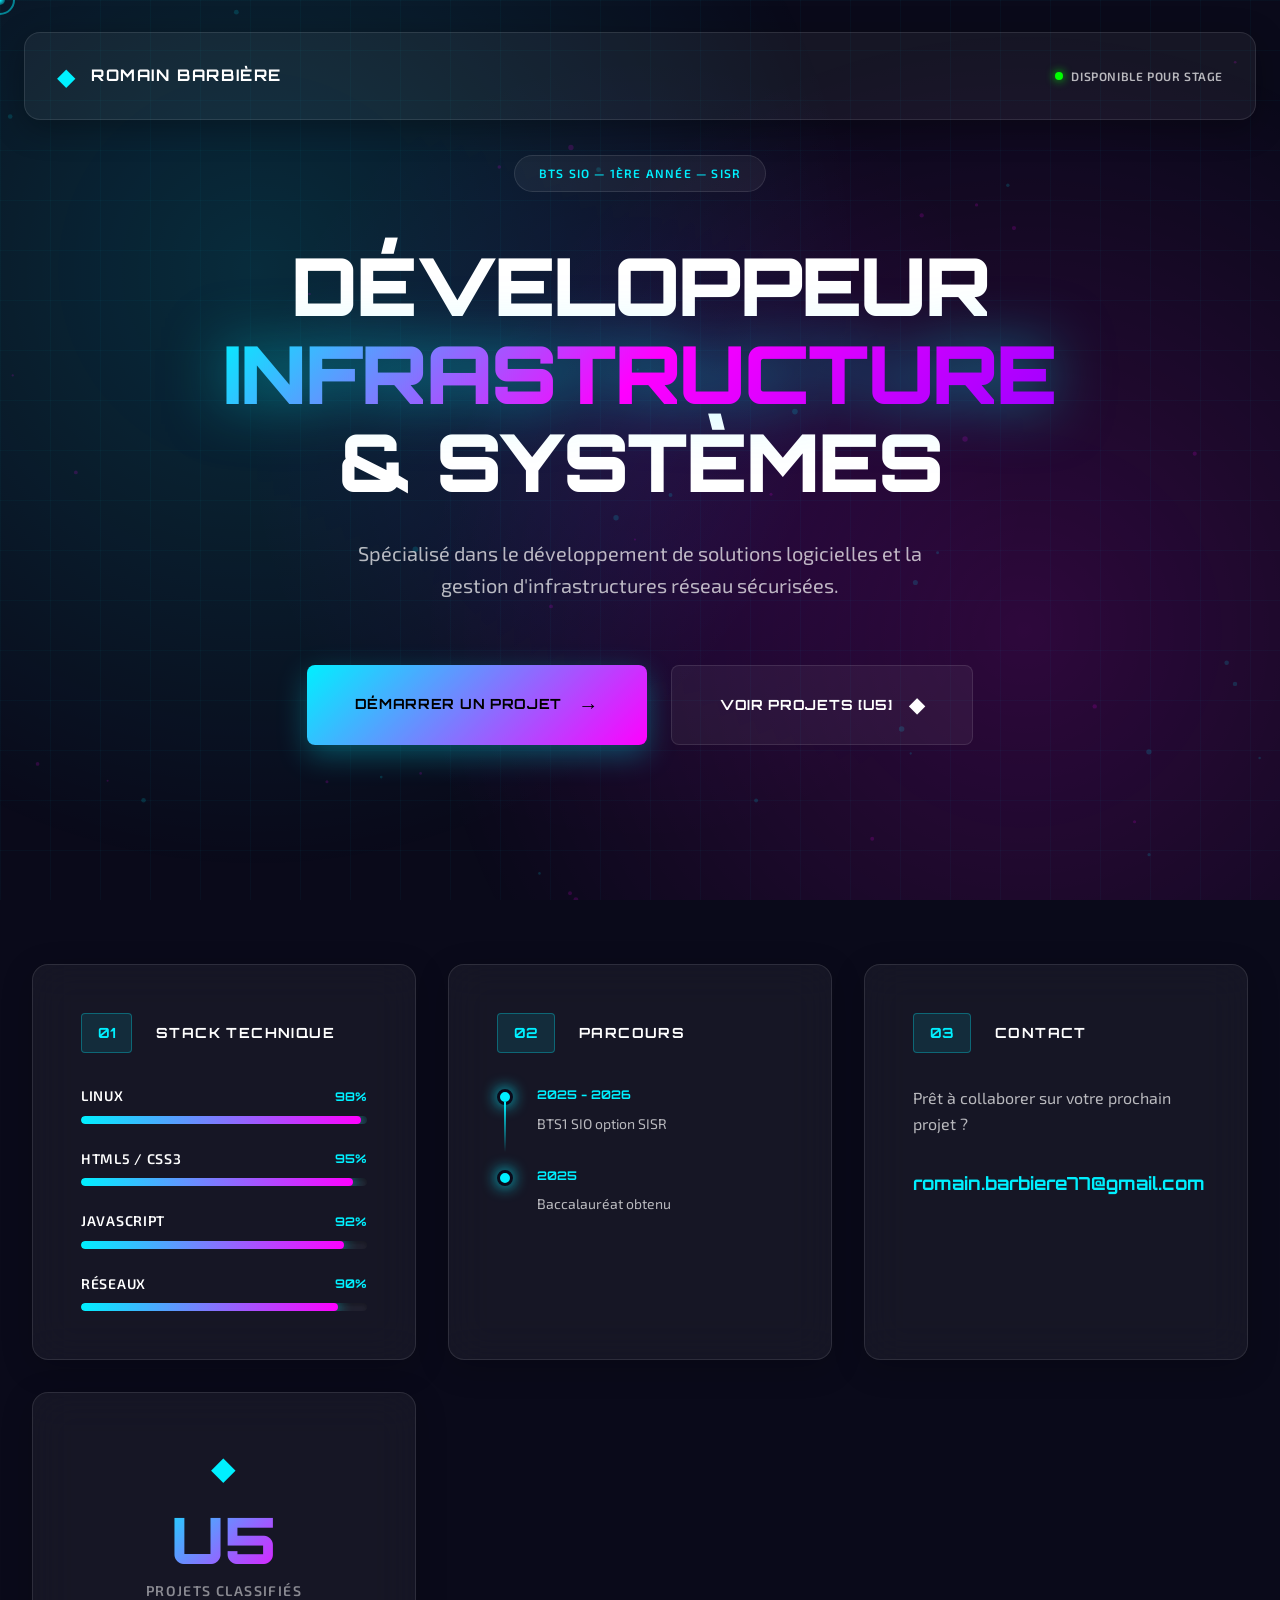
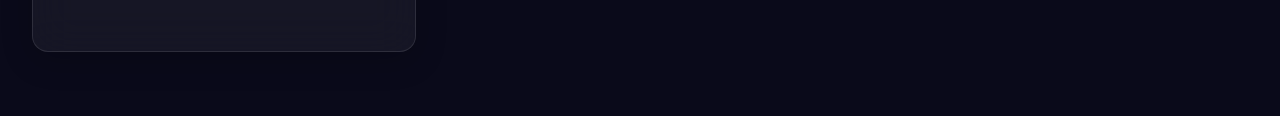
==== index.html @ 9217eb53 "Premier commit de mon portfolio" ====
<!DOCTYPE html>
<html lang="fr">
<head>
    <meta charset="UTF-8">
    <meta name="viewport" content="width=device-width, initial-scale=1.0">
    <title>Romain Barbière | Portfolio SIO v8 — Interface Futuriste</title>
    <link rel="stylesheet" href="portfolio8.css">
    <link rel="preconnect" href="https://fonts.googleapis.com">
    <link rel="preconnect" href="https://fonts.gstatic.com" crossorigin>
    <link href="https://fonts.googleapis.com/css2?family=Orbitron:wght@400;700;900&family=Exo+2:wght@300;400;600;800&display=swap" rel="stylesheet">
</head>
<body>

    <!-- Fond animé avec grille -->
    <div class="background-grid"></div>
    <div class="background-gradient"></div>

    <!-- Séquence de chargement -->
    <div id="loading-screen" class="loading-screen active">
        <div class="loading-container">
            <div class="loading-logo">
                <div class="logo-ring"></div>
                <div class="logo-ring ring-2"></div>
                <div class="logo-center">RB</div>
            </div>
            <h2 class="loading-title">SYSTÈME EN COURS D'INITIALISATION</h2>
            <div class="loading-bar-container">
                <div class="loading-bar"></div>
            </div>
            <p class="loading-status">Chargement des modules...</p>
            <div class="loading-percentage">0%</div>
        </div>
    </div>

    <!-- Interface principale -->
    <div id="main-app" class="main-app">
        
        <!-- Header flottant -->
        <header class="floating-header">
            <div class="header-content">
                <div class="brand">
                    <span class="brand-icon">◆</span>
                    <span class="brand-text">ROMAIN BARBIÈRE</span>
                </div>
                <div class="header-status">
                    <span class="status-dot"></span>
                    <span class="status-text">DISPONIBLE POUR STAGE</span>
                </div>
            </div>
        </header>

        <!-- Section Hero -->
        <section class="hero-section">
            <div class="hero-container">
                <div class="hero-badge">BTS SIO — 1ÈRE ANNÉE — SISR</div>
                <h1 class="hero-title">
                    <span class="title-line">DÉVELOPPEUR</span>
                    <span class="title-line gradient-text">INFRASTRUCTURE</span>
                    <span class="title-line">& SYSTÈMES</span>
                </h1>
                <p class="hero-subtitle">
                    Spécialisé dans le développement de solutions logicielles et la gestion d'infrastructures réseau sécurisées.
                </p>
                <div class="hero-actions">
                    <a href="mailto:romain.barbiere77@gmail.com" class="cta-button primary">
                        <span class="button-text">Démarrer un projet</span>
                        <span class="button-icon">→</span>
                    </a>
                    <button class="cta-button secondary" id="projects-trigger">
                        <span class="button-text">Voir projets [U5]</span>
                        <span class="button-icon">◆</span>
                    </button>
                </div>
            </div>
        </section>

        <!-- Cartes d'information en grille -->
        <section class="info-grid">
            
            <!-- Carte Compétences -->
            <div class="glass-card skills-card">
                <div class="card-header">
                    <span class="card-number">01</span>
                    <h3 class="card-title">STACK TECHNIQUE</h3>
                </div>
                <div class="card-body">
                    <div class="skill-bars">
                        <div class="skill-item">
                            <div class="skill-info">
                                <span class="skill-name">LINUX</span>
                                <span class="skill-value">98%</span>
                            </div>
                            <div class="skill-progress">
                                <div class="skill-fill" style="--skill-width: 98%"></div>
                            </div>
                        </div>
                        <div class="skill-item">
                            <div class="skill-info">
                                <span class="skill-name">HTML5 / CSS3</span>
                                <span class="skill-value">95%</span>
                            </div>
                            <div class="skill-progress">
                                <div class="skill-fill" style="--skill-width: 95%"></div>
                            </div>
                        </div>
                        <div class="skill-item">
                            <div class="skill-info">
                                <span class="skill-name">JAVASCRIPT</span>
                                <span class="skill-value">92%</span>
                            </div>
                            <div class="skill-progress">
                                <div class="skill-fill" style="--skill-width: 92%"></div>
                            </div>
                        </div>
                        <div class="skill-item">
                            <div class="skill-info">
                                <span class="skill-name">RÉSEAUX</span>
                                <span class="skill-value">90%</span>
                            </div>
                            <div class="skill-progress">
                                <div class="skill-fill" style="--skill-width: 90%"></div>
                            </div>
                        </div>
                    </div>
                </div>
            </div>

            <!-- Carte Parcours -->
            <div class="glass-card timeline-card">
                <div class="card-header">
                    <span class="card-number">02</span>
                    <h3 class="card-title">PARCOURS</h3>
                </div>
                <div class="card-body">
                    <div class="timeline">
                        <div class="timeline-item">
                            <div class="timeline-dot"></div>
                            <div class="timeline-content">
                                <span class="timeline-year">2025 - 2026</span>
                                <p class="timeline-text">BTS1 SIO option SISR</p>
                            </div>
                        </div>
                        <div class="timeline-item">
                            <div class="timeline-dot"></div>
                            <div class="timeline-content">
                                <span class="timeline-year">2025</span>
                                <p class="timeline-text">Baccalauréat obtenu</p>
                            </div>
                        </div>
                    </div>
                </div>
            </div>

            <!-- Carte Contact -->
            <div class="glass-card contact-card">
                <div class="card-header">
                    <span class="card-number">03</span>
                    <h3 class="card-title">CONTACT</h3>
                </div>
                <div class="card-body">
                    <p class="contact-text">Prêt à collaborer sur votre prochain projet ?</p>
                    <a href="mailto:romain.barbiere77@gmail.com" class="contact-email">
                        romain.barbiere77@gmail.com
                    </a>
                </div>
            </div>

            <!-- Carte U5 Trigger -->
            <div class="glass-card u5-card" id="u5-card-trigger">
                <div class="u5-content">
                    <div class="u5-icon">◆</div>
                    <h3 class="u5-title">U5</h3>
                    <p class="u5-subtitle">PROJETS CLASSIFIÉS</p>
                    <div class="u5-animation">
                        <div class="pulse-ring"></div>
                        <div class="pulse-ring ring-2"></div>
                        <div class="pulse-ring ring-3"></div>
                    </div>
                </div>
            </div>

        </section>

    </div>

    <!-- Overlay Projets U5 -->
    <div id="projects-overlay" class="projects-overlay">
        <div class="overlay-background"></div>
        <div class="projects-container">
            
            <!-- Header de l'overlay -->
            <div class="projects-header">
                <div class="projects-header-content">
                    <h2 class="projects-title">
                        <span class="projects-icon">◆</span>
                        BASE DE DONNÉES U5
                    </h2>
                    <p class="projects-subtitle">Archives sécurisées — Niveau d'accès : ADMIN</p>
                </div>
                <button class="close-button" id="close-projects">
                    <span class="close-line"></span>
                    <span class="close-line"></span>
                </button>
            </div>

            <!-- Liste des projets -->
            <div class="projects-list">
                
                <div class="project-item">
                    <button class="project-toggle">
                        <div class="project-header-info">
                            <span class="project-number">01</span>
                            <h3 class="project-name">LOAD BALANCER AVEC HAPROXY</h3>
                        </div>
                        <span class="toggle-icon">+</span>
                    </button>
                    <div class="project-details">
                        <p class="project-description">
                            Mise en place d'un système de répartition de charge avec HAProxy pour distribuer automatiquement le trafic web entre plusieurs serveurs Apache. Configuration de la haute disponibilité et gestion de la bascule automatique en cas de panne d'un serveur.
                        </p>
                        <div class="project-tags">
                            <span class="tag">HAProxy</span>
                            <span class="tag">Apache</span>
                            <span class="tag">Load Balancing</span>
                            <span class="tag">Linux</span>
                        </div>
                        <div class="project-footer">
                            <a href="https://drive.google.com/file/d/1orJqhTzWo4JJt-atZo68q7DtiWmaQ8fi/view?usp=drive_link" target="_blank" rel="noopener noreferrer" class="cta-button primary project-btn">
                                <span class="button-text">Consulter le rapport</span>
                                <span class="button-icon">↗</span>
                            </a>
                        </div>
                    </div>
                </div>

                <div class="project-item">
                    <button class="project-toggle">
                        <div class="project-header-info">
                            <span class="project-number">02</span>
                            <h3 class="project-name">SERVEUR DNS & WEB</h3>
                        </div>
                        <span class="toggle-icon">+</span>
                    </button>
                    <div class="project-details">
                        <p class="project-description">
                            Configuration d'un serveur DNS pour la résolution de noms de domaine et mise en place d'un serveur web Apache. Gestion des zones DNS, enregistrements A, CNAME et configuration des hôtes virtuels pour héberger plusieurs sites sur une même machine.
                        </p>
                        <div class="project-tags">
                            <span class="tag">DNS</span>
                            <span class="tag">Apache</span>
                            <span class="tag">Bind9</span>
                            <span class="tag">Virtual Hosts</span>
                        </div>
                        <div class="project-footer">
                            <a href="https://drive.google.com/file/d/1g-LJXD5bluByPVxsv0EKLNxTXw20EdfM/view?usp=drive_link" target="_blank" rel="noopener noreferrer" class="cta-button primary project-btn">
                                <span class="button-text">Consulter le rapport</span>
                                <span class="button-icon">↗</span>
                            </a>
                        </div>
                    </div>
                </div>

                <div class="project-item">
                    <button class="project-toggle">
                        <div class="project-header-info">
                            <span class="project-number">03</span>
                            <h3 class="project-name">GESTION AVANCÉE UTILISATEURS LINUX</h3>
                        </div>
                        <span class="toggle-icon">+</span>
                    </button>
                    <div class="project-details">
                        <p class="project-description">
                            Administration système Linux approfondie : gestion des utilisateurs et groupes, configuration des permissions avancées (SetUID, SetGID, Sticky Bit), sécurisation des fichiers critiques (/etc/passwd, /etc/shadow, /etc/group) et audit des commandes sudo avec journalisation complète des actions administratives.
                        </p>
                        <div class="project-tags">
                            <span class="tag">Linux Admin</span>
                            <span class="tag">Permissions</span>
                            <span class="tag">Sudo</span>
                            <span class="tag">Security</span>
                        </div>
                        <div class="project-footer">
                            <a href="https://drive.google.com/file/d/16iajoQaNlVseb4Ib5dBC0HL9Tjr4eSQa/view?usp=drive_link" target="_blank" rel="noopener noreferrer" class="cta-button primary project-btn">
                                <span class="button-text">Consulter le rapport</span>
                                <span class="button-icon">↗</span>
                            </a>
                        </div>
                    </div>
                </div>

                <div class="project-item">
                    <button class="project-toggle">
                        <div class="project-header-info">
                            <span class="project-number">04</span>
                            <h3 class="project-name">INFRASTRUCTURE LINUX ENTREPRISE</h3>
                        </div>
                        <span class="toggle-icon">+</span>
                    </button>
                    <div class="project-details">
                        <p class="project-description">
                            Déploiement et configuration d'une infrastructure réseau complète en environnement entreprise : serveurs Linux, gestion de parc informatique, automatisation des tâches d'administration et mise en place de politiques de sécurité. Intégration de scripts Bash pour l'automatisation quotidienne.
                        </p>
                        <div class="project-tags">
                            <span class="tag">Linux Server</span>
                            <span class="tag">Bash Scripting</span>
                            <span class="tag">Automation</span>
                            <span class="tag">Infrastructure</span>
                        </div>
                        <div class="project-footer">
                            <a href="https://drive.google.com/file/d/1b6HA--aYYhMlNDoBfLRvXhCRyt4dofwh/view?usp=drive_link" target="_blank" rel="noopener noreferrer" class="cta-button primary project-btn">
                                <span class="button-text">Consulter le rapport</span>
                                <span class="button-icon">↗</span>
                            </a>
                        </div>
                    </div>
                </div>

                <div class="project-item">
                    <button class="project-toggle">
                        <div class="project-header-info">
                            <span class="project-number">05</span>
                            <h3 class="project-name">Serveur GLPI</h3>
                        </div>
                        <span class="toggle-icon">+</span>
                    </button>
                    <div class="project-details">
                        <p class="project-description">
                             Déploiement d'une solution de gestion de parc informatique pour automatiser l'inventaire matériel et logiciel de l'entreprise, tout en centralisant le support technique via une plateforme de Helpdesk structurée.
                        </p>
                        <div class="project-tags">
                            <span class="tag">ITSM Solution</span>
                            <span class="tag">Asset Management</span>
                            <span class="tag">Helpdesk Ticketing</span>
                            <span class="tag">Inventory Automation</span>
                        </div>
                        <div class="project-footer">
                            <a href="https://docs.google.com/document/d/1jUZxO36raOoGqUDvRdQHIABXzx9jBAA2/edit?usp=drive_link&ouid=113695881678060958123&rtpof=true&sd=true" target="_blank" rel="noopener noreferrer" class="cta-button primary project-btn">
                                <span class="button-text">Consulter le rapport</span>
                                <span class="button-icon">↗</span>
                            </a>
                        </div>
                    </div>
                </div>

                <div class="project-item">
                    <button class="project-toggle">
                        <div class="project-header-info">
                            <span class="project-number">06</span>
                            <h3 class="project-name">Active Directory</h3>
                        </div>
                        <span class="toggle-icon">+</span>
                    </button>
                    <div class="project-details">
                        <p class="project-description">
Mise en place d'un service d'annuaire centralisé pour orchestrer la sécurité du réseau, permettant d'automatiser le contrôle des accès utilisateurs et d'uniformiser la configuration du parc informatique via des stratégies de groupe (GPO).                        </p>
                        <div class="project-tags">
                            <span class="tag">Windows Server</span>
                            <span class="tag">Active Directory</span>
                            <span class="tag">GPO Automation</span>
                            <span class="tag">Network Identity</span>
                        </div>
                        <div class="project-footer">
                            <a href="https://drive.google.com/file/d/1elvZpKq5xmvcdeelqnD0ypMBVhBlw6pe/view?usp=drive_link" target="_blank" rel="noopener noreferrer" class="cta-button primary project-btn">
                                <span class="button-text">Consulter le rapport</span>
                                <span class="button-icon">↗</span>
                            </a>
                        </div>
                    </div>
                </div>

            </div>
        </div>
    </div>

    <script src="portfolio8.js"></script>
</body>
</html>
---- portfolio8.css ----
/* ============================================
   PORTFOLIO V8 - GLASSMORPHISM RÉTRO-FUTURISTE
   Style: Interface sci-fi années 80/90
   ============================================ */

/* ============================================
   VARIABLES CSS
   ============================================ */
:root {
    /* Palette Cyber */
    --color-bg-dark: #0a0a1a;
    --color-bg-gradient-1: #1a0a2e;
    --color-bg-gradient-2: #0f0520;
    
    /* Couleurs principales */
    --color-primary: #00f0ff;
    --color-secondary: #ff00ff;
    --color-accent: #ffff00;
    
    /* Teintes */
    --color-cyan: #00f0ff;
    --color-magenta: #ff00ff;
    --color-purple: #9d00ff;
    --color-pink: #ff006e;
    
    /* Texte */
    --color-text-primary: #ffffff;
    --color-text-secondary: rgba(255, 255, 255, 0.7);
    --color-text-muted: rgba(255, 255, 255, 0.5);
    
    /* Glass effect */
    --glass-bg: rgba(255, 255, 255, 0.05);
    --glass-border: rgba(255, 255, 255, 0.1);
    --glass-blur: 20px;
    
    /* Typographie */
    --font-display: 'Orbitron', sans-serif;
    --font-body: 'Exo 2', sans-serif;
    
    /* Espacements */
    --spacing-xs: 0.5rem;
    --spacing-sm: 1rem;
    --spacing-md: 1.5rem;
    --spacing-lg: 2rem;
    --spacing-xl: 3rem;
    --spacing-2xl: 4rem;
    
    /* Transitions */
    --transition-fast: 0.2s cubic-bezier(0.4, 0, 0.2, 1);
    --transition-normal: 0.3s cubic-bezier(0.4, 0, 0.2, 1);
    --transition-slow: 0.5s cubic-bezier(0.4, 0, 0.2, 1);
}

/* ============================================
   RESET & BASE
   ============================================ */
* {
    margin: 0;
    padding: 0;
    box-sizing: border-box;
}

html {
    scroll-behavior: smooth;
}

body {
    font-family: var(--font-body);
    color: var(--color-text-primary);
    background: var(--color-bg-dark);
    overflow-x: hidden;
    line-height: 1.6;
    -webkit-font-smoothing: antialiased;
    -moz-osx-font-smoothing: grayscale;
}

/* ============================================
   ARRIÈRE-PLAN ANIMÉ
   ============================================ */
.background-gradient {
    position: fixed;
    top: 0;
    left: 0;
    width: 100%;
    height: 100%;
    background: 
        radial-gradient(circle at 20% 30%, rgba(0, 240, 255, 0.15) 0%, transparent 50%),
        radial-gradient(circle at 80% 70%, rgba(255, 0, 255, 0.15) 0%, transparent 50%),
        radial-gradient(circle at 50% 50%, rgba(157, 0, 255, 0.1) 0%, transparent 50%);
    z-index: -2;
    animation: gradientShift 20s ease-in-out infinite;
}

@keyframes gradientShift {
    0%, 100% { 
        background: 
            radial-gradient(circle at 20% 30%, rgba(0, 240, 255, 0.15) 0%, transparent 50%),
            radial-gradient(circle at 80% 70%, rgba(255, 0, 255, 0.15) 0%, transparent 50%);
    }
    50% { 
        background: 
            radial-gradient(circle at 70% 40%, rgba(255, 0, 255, 0.15) 0%, transparent 50%),
            radial-gradient(circle at 30% 60%, rgba(0, 240, 255, 0.15) 0%, transparent 50%);
    }
}

.background-grid {
    position: fixed;
    top: 0;
    left: 0;
    width: 100%;
    height: 100%;
    background-image: 
        linear-gradient(rgba(0, 240, 255, 0.03) 1px, transparent 1px),
        linear-gradient(90deg, rgba(0, 240, 255, 0.03) 1px, transparent 1px);
    background-size: 50px 50px;
    z-index: -1;
    animation: gridMove 30s linear infinite;
}

@keyframes gridMove {
    0% { transform: translate(0, 0); }
    100% { transform: translate(50px, 50px); }
}

/* ============================================
   ÉCRAN DE CHARGEMENT
   ============================================ */
.loading-screen {
    position: fixed;
    top: 0;
    left: 0;
    width: 100%;
    height: 100%;
    background: var(--color-bg-dark);
    display: flex;
    align-items: center;
    justify-content: center;
    z-index: 10000;
    opacity: 0;
    pointer-events: none;
    transition: opacity 0.5s ease;
}

.loading-screen.active {
    opacity: 1;
    pointer-events: all;
}

.loading-container {
    text-align: center;
    max-width: 500px;
    padding: var(--spacing-lg);
}

.loading-logo {
    position: relative;
    width: 150px;
    height: 150px;
    margin: 0 auto var(--spacing-xl);
}

.logo-ring {
    position: absolute;
    top: 50%;
    left: 50%;
    transform: translate(-50%, -50%);
    width: 100%;
    height: 100%;
    border: 3px solid var(--color-cyan);
    border-radius: 50%;
    animation: ringPulse 2s ease-in-out infinite;
}

.logo-ring.ring-2 {
    width: 80%;
    height: 80%;
    border-color: var(--color-magenta);
    animation-delay: 0.3s;
}

@keyframes ringPulse {
    0%, 100% {
        opacity: 1;
        transform: translate(-50%, -50%) scale(1);
    }
    50% {
        opacity: 0.5;
        transform: translate(-50%, -50%) scale(1.1);
    }
}

.logo-center {
    position: absolute;
    top: 50%;
    left: 50%;
    transform: translate(-50%, -50%);
    font-family: var(--font-display);
    font-size: 2.5rem;
    font-weight: 900;
    background: linear-gradient(135deg, var(--color-cyan), var(--color-magenta));
    -webkit-background-clip: text;
    -webkit-text-fill-color: transparent;
    background-clip: text;
    animation: logoGlow 2s ease-in-out infinite;
}

@keyframes logoGlow {
    0%, 100% { filter: drop-shadow(0 0 10px var(--color-cyan)); }
    50% { filter: drop-shadow(0 0 20px var(--color-magenta)); }
}

.loading-title {
    font-family: var(--font-display);
    font-size: 1rem;
    font-weight: 700;
    letter-spacing: 0.2em;
    margin-bottom: var(--spacing-lg);
    color: var(--color-primary);
    text-transform: uppercase;
}

.loading-bar-container {
    width: 100%;
    height: 4px;
    background: rgba(255, 255, 255, 0.1);
    border-radius: 10px;
    overflow: hidden;
    margin-bottom: var(--spacing-md);
    box-shadow: inset 0 0 10px rgba(0, 240, 255, 0.3);
}

.loading-bar {
    width: 0%;
    height: 100%;
    background: linear-gradient(90deg, var(--color-cyan), var(--color-magenta), var(--color-cyan));
    background-size: 200% 100%;
    border-radius: 10px;
    box-shadow: 0 0 20px var(--color-cyan);
    animation: loadingBarShine 1.5s linear infinite;
    transition: width 0.3s ease;
}

@keyframes loadingBarShine {
    0% { background-position: 200% 0; }
    100% { background-position: -200% 0; }
}

.loading-status {
    font-size: 0.875rem;
    color: var(--color-text-muted);
    margin-bottom: var(--spacing-sm);
    font-weight: 300;
}

.loading-percentage {
    font-family: var(--font-display);
    font-size: 1.5rem;
    font-weight: 700;
    color: var(--color-cyan);
}

/* ============================================
   INTERFACE PRINCIPALE
   ============================================ */
.main-app {
    opacity: 0;
    transform: scale(0.98);
    transition: opacity 0.8s ease, transform 0.8s cubic-bezier(0.4, 0, 0.2, 1);
}

.main-app.visible {
    opacity: 1;
    transform: scale(1);
}

/* ============================================
   HEADER FLOTTANT
   ============================================ */
.floating-header {
    position: fixed;
    top: var(--spacing-lg);
    left: 50%;
    transform: translateX(-50%);
    z-index: 1000;
    width: calc(100% - var(--spacing-xl));
    max-width: 1400px;
    animation: headerSlideDown 0.8s cubic-bezier(0.4, 0, 0.2, 1) 0.3s both;
}

@keyframes headerSlideDown {
    from {
        opacity: 0;
        transform: translateX(-50%) translateY(-20px);
    }
    to {
        opacity: 1;
        transform: translateX(-50%) translateY(0);
    }
}

.header-content {
    background: var(--glass-bg);
    backdrop-filter: blur(var(--glass-blur));
    border: 1px solid var(--glass-border);
    border-radius: 16px;
    padding: var(--spacing-md) var(--spacing-lg);
    display: flex;
    justify-content: space-between;
    align-items: center;
    box-shadow: 0 8px 32px rgba(0, 0, 0, 0.3);
}

.brand {
    display: flex;
    align-items: center;
    gap: var(--spacing-sm);
}

.brand-icon {
    font-size: 1.5rem;
    color: var(--color-cyan);
    animation: iconSpin 10s linear infinite;
}

@keyframes iconSpin {
    0% { transform: rotate(0deg); }
    100% { transform: rotate(360deg); }
}

.brand-text {
    font-family: var(--font-display);
    font-size: 1rem;
    font-weight: 700;
    letter-spacing: 0.1em;
}

.header-status {
    display: flex;
    align-items: center;
    gap: var(--spacing-xs);
}

.status-dot {
    width: 8px;
    height: 8px;
    background: #00ff00;
    border-radius: 50%;
    box-shadow: 0 0 10px #00ff00;
    animation: statusPulse 2s ease-in-out infinite;
}

@keyframes statusPulse {
    0%, 100% { opacity: 1; }
    50% { opacity: 0.5; }
}

.status-text {
    font-size: 0.75rem;
    font-weight: 600;
    text-transform: uppercase;
    letter-spacing: 0.05em;
    color: var(--color-text-secondary);
}

/* ============================================
   SECTION HERO
   ============================================ */
.hero-section {
    min-height: 100vh;
    display: flex;
    align-items: center;
    justify-content: center;
    padding: var(--spacing-2xl) var(--spacing-lg);
}

.hero-container {
    text-align: center;
    max-width: 900px;
    animation: heroFadeIn 1s cubic-bezier(0.4, 0, 0.2, 1) 0.5s both;
}

@keyframes heroFadeIn {
    from {
        opacity: 0;
        transform: translateY(30px);
    }
    to {
        opacity: 1;
        transform: translateY(0);
    }
}

.hero-badge {
    display: inline-block;
    padding: var(--spacing-xs) var(--spacing-md);
    background: var(--glass-bg);
    backdrop-filter: blur(var(--glass-blur));
    border: 1px solid var(--glass-border);
    border-radius: 50px;
    font-size: 0.75rem;
    font-weight: 600;
    letter-spacing: 0.1em;
    text-transform: uppercase;
    margin-bottom: var(--spacing-xl);
    color: var(--color-cyan);
}

.hero-title {
    font-family: var(--font-display);
    margin-bottom: var(--spacing-lg);
}

.title-line {
    display: block;
    font-size: clamp(2.5rem, 8vw, 5rem);
    font-weight: 900;
    letter-spacing: -0.02em;
    line-height: 1.1;
    text-transform: uppercase;
}

.gradient-text {
    background: linear-gradient(135deg, var(--color-cyan), var(--color-magenta), var(--color-purple));
    -webkit-background-clip: text;
    -webkit-text-fill-color: transparent;
    background-clip: text;
    filter: drop-shadow(0 0 30px rgba(0, 240, 255, 0.5));
}

.hero-subtitle {
    font-size: clamp(1rem, 2vw, 1.25rem);
    color: var(--color-text-secondary);
    margin-bottom: var(--spacing-2xl);
    line-height: 1.6;
    max-width: 600px;
    margin-left: auto;
    margin-right: auto;
}

.hero-actions {
    display: flex;
    gap: var(--spacing-md);
    justify-content: center;
    flex-wrap: wrap;
}

.cta-button {
    display: inline-flex;
    align-items: center;
    gap: var(--spacing-sm);
    padding: var(--spacing-md) var(--spacing-xl);
    font-family: var(--font-display);
    font-size: 0.875rem;
    font-weight: 700;
    letter-spacing: 0.05em;
    text-transform: uppercase;
    text-decoration: none;
    border: none;
    border-radius: 8px;
    cursor: pointer;
    transition: all var(--transition-normal);
    position: relative;
    overflow: hidden;
}

.cta-button::before {
    content: '';
    position: absolute;
    top: 50%;
    left: 50%;
    width: 0;
    height: 0;
    background: rgba(255, 255, 255, 0.1);
    border-radius: 50%;
    transform: translate(-50%, -50%);
    transition: width 0.6s, height 0.6s;
}

.cta-button:hover::before {
    width: 300px;
    height: 300px;
}

.cta-button.primary {
    background: linear-gradient(135deg, var(--color-cyan), var(--color-magenta));
    color: #000;
    box-shadow: 0 10px 30px rgba(0, 240, 255, 0.3);
}

.cta-button.primary:hover {
    transform: translateY(-2px);
    box-shadow: 0 15px 40px rgba(0, 240, 255, 0.5);
}

.cta-button.secondary {
    background: var(--glass-bg);
    backdrop-filter: blur(var(--glass-blur));
    border: 1px solid var(--glass-border);
    color: var(--color-text-primary);
}

.cta-button.secondary:hover {
    border-color: var(--color-cyan);
    box-shadow: 0 10px 30px rgba(0, 240, 255, 0.2);
}

.button-text {
    position: relative;
    z-index: 1;
}

.button-icon {
    position: relative;
    z-index: 1;
    font-size: 1.25rem;
    transition: transform var(--transition-fast);
}

.cta-button:hover .button-icon {
    transform: translateX(5px);
}

/* ============================================
   GRILLE D'INFORMATIONS
   ============================================ */
.info-grid {
    max-width: 1400px;
    margin: 0 auto;
    padding: var(--spacing-2xl) var(--spacing-lg);
    display: grid;
    grid-template-columns: repeat(auto-fit, minmax(300px, 1fr));
    gap: var(--spacing-lg);
}

.glass-card {
    background: var(--glass-bg);
    backdrop-filter: blur(var(--glass-blur));
    border: 1px solid var(--glass-border);
    border-radius: 16px;
    padding: var(--spacing-xl);
    transition: all var(--transition-normal);
    box-shadow: 0 8px 32px rgba(0, 0, 0, 0.2);
    opacity: 0;
    transform: translateY(30px);
    animation: cardFadeIn 0.6s cubic-bezier(0.4, 0, 0.2, 1) both;
}

@keyframes cardFadeIn {
    to {
        opacity: 1;
        transform: translateY(0);
    }
}

.glass-card:nth-child(1) { animation-delay: 0.8s; }
.glass-card:nth-child(2) { animation-delay: 0.9s; }
.glass-card:nth-child(3) { animation-delay: 1s; }
.glass-card:nth-child(4) { animation-delay: 1.1s; }

.glass-card:hover {
    transform: translateY(-5px);
    border-color: rgba(0, 240, 255, 0.5);
    box-shadow: 0 15px 50px rgba(0, 240, 255, 0.3);
}

.card-header {
    display: flex;
    align-items: center;
    gap: var(--spacing-md);
    margin-bottom: var(--spacing-lg);
}

.card-number {
    font-family: var(--font-display);
    font-size: 0.875rem;
    font-weight: 700;
    color: var(--color-cyan);
    padding: var(--spacing-xs) var(--spacing-sm);
    background: rgba(0, 240, 255, 0.1);
    border: 1px solid rgba(0, 240, 255, 0.3);
    border-radius: 4px;
}

.card-title {
    font-family: var(--font-display);
    font-size: 0.875rem;
    font-weight: 700;
    letter-spacing: 0.1em;
    text-transform: uppercase;
}

/* ============================================
   CARTE COMPÉTENCES
   ============================================ */
.skill-bars {
    display: flex;
    flex-direction: column;
    gap: var(--spacing-md);
}

.skill-item {
    display: flex;
    flex-direction: column;
    gap: var(--spacing-xs);
}

.skill-info {
    display: flex;
    justify-content: space-between;
    align-items: center;
}

.skill-name {
    font-size: 0.875rem;
    font-weight: 600;
    text-transform: uppercase;
    letter-spacing: 0.05em;
}

.skill-value {
    font-family: var(--font-display);
    font-size: 0.75rem;
    font-weight: 700;
    color: var(--color-cyan);
}

.skill-progress {
    width: 100%;
    height: 8px;
    background: rgba(255, 255, 255, 0.05);
    border-radius: 10px;
    overflow: hidden;
    box-shadow: inset 0 2px 4px rgba(0, 0, 0, 0.3);
}

.skill-fill {
    height: 100%;
    width: 0;
    background: linear-gradient(90deg, var(--color-cyan), var(--color-magenta));
    border-radius: 10px;
    box-shadow: 0 0 15px var(--color-cyan);
    animation: skillGrow 1.5s cubic-bezier(0.4, 0, 0.2, 1) forwards;
    animation-delay: 1.5s;
}

@keyframes skillGrow {
    to {
        width: var(--skill-width);
    }
}

/* ============================================
   CARTE PARCOURS
   ============================================ */
.timeline {
    display: flex;
    flex-direction: column;
    gap: var(--spacing-lg);
}

.timeline-item {
    display: flex;
    gap: var(--spacing-md);
    position: relative;
}

.timeline-dot {
    width: 16px;
    height: 16px;
    background: var(--color-cyan);
    border: 3px solid var(--color-bg-dark);
    border-radius: 50%;
    box-shadow: 0 0 15px var(--color-cyan);
    flex-shrink: 0;
    margin-top: 4px;
    position: relative;
    z-index: 2;
}

.timeline-item:not(:last-child) .timeline-dot::after {
    content: '';
    position: absolute;
    top: 100%;
    left: 50%;
    transform: translateX(-50%);
    width: 2px;
    height: 50px;
    background: linear-gradient(180deg, var(--color-cyan), transparent);
}

.timeline-content {
    flex: 1;
}

.timeline-year {
    display: block;
    font-family: var(--font-display);
    font-size: 0.75rem;
    font-weight: 700;
    color: var(--color-cyan);
    margin-bottom: var(--spacing-xs);
}

.timeline-text {
    font-size: 0.875rem;
    color: var(--color-text-secondary);
    line-height: 1.5;
}

/* ============================================
   CARTE CONTACT
   ============================================ */
.contact-text {
    font-size: 1rem;
    color: var(--color-text-secondary);
    margin-bottom: var(--spacing-lg);
}

.contact-email {
    display: inline-block;
    font-family: var(--font-display);
    font-size: 1.125rem;
    font-weight: 700;
    color: var(--color-cyan);
    text-decoration: none;
    position: relative;
    transition: all var(--transition-normal);
}

.contact-email::after {
    content: '';
    position: absolute;
    bottom: -4px;
    left: 0;
    width: 0;
    height: 2px;
    background: linear-gradient(90deg, var(--color-cyan), var(--color-magenta));
    transition: width var(--transition-normal);
}

.contact-email:hover {
    color: var(--color-magenta);
    transform: translateX(5px);
}

.contact-email:hover::after {
    width: 100%;
}

/* ============================================
   CARTE U5
   ============================================ */
.u5-card {
    display: flex;
    align-items: center;
    justify-content: center;
    cursor: pointer;
    position: relative;
    overflow: hidden;
}

.u5-card:hover {
    background: rgba(0, 240, 255, 0.1);
}

.u5-content {
    text-align: center;
    position: relative;
    z-index: 2;
}

.u5-icon {
    font-size: 2rem;
    color: var(--color-cyan);
    margin-bottom: var(--spacing-sm);
    animation: iconFloat 3s ease-in-out infinite;
}

@keyframes iconFloat {
    0%, 100% { transform: translateY(0); }
    50% { transform: translateY(-10px); }
}

.u5-title {
    font-family: var(--font-display);
    font-size: 4rem;
    font-weight: 900;
    background: linear-gradient(135deg, var(--color-cyan), var(--color-magenta));
    -webkit-background-clip: text;
    -webkit-text-fill-color: transparent;
    background-clip: text;
    line-height: 1;
    margin-bottom: var(--spacing-xs);
}

.u5-subtitle {
    font-size: 0.875rem;
    font-weight: 600;
    letter-spacing: 0.1em;
    text-transform: uppercase;
    color: var(--color-text-muted);
}

.u5-animation {
    position: absolute;
    top: 50%;
    left: 50%;
    transform: translate(-50%, -50%);
    width: 200px;
    height: 200px;
    pointer-events: none;
}

.pulse-ring {
    position: absolute;
    top: 50%;
    left: 50%;
    transform: translate(-50%, -50%);
    width: 100%;
    height: 100%;
    border: 2px solid var(--color-cyan);
    border-radius: 50%;
    opacity: 0;
    animation: pulseExpand 3s ease-out infinite;
}

.pulse-ring.ring-2 {
    animation-delay: 1s;
}

.pulse-ring.ring-3 {
    animation-delay: 2s;
}

@keyframes pulseExpand {
    0% {
        opacity: 0.8;
        transform: translate(-50%, -50%) scale(0.5);
    }
    100% {
        opacity: 0;
        transform: translate(-50%, -50%) scale(1.5);
    }
}

/* ============================================
   OVERLAY PROJETS U5
   ============================================ */
.projects-overlay {
    position: fixed;
    top: 0;
    left: 0;
    width: 100%;
    height: 100%;
    z-index: 9999;
    display: flex;
    align-items: center;
    justify-content: center;
    padding: var(--spacing-lg);
    opacity: 0;
    pointer-events: none;
    transition: opacity var(--transition-slow);
}

.projects-overlay.active {
    opacity: 1;
    pointer-events: all;
}

.overlay-background {
    position: absolute;
    top: 0;
    left: 0;
    width: 100%;
    height: 100%;
    background: rgba(10, 10, 26, 0.95);
    backdrop-filter: blur(20px);
}

.projects-container {
    position: relative;
    z-index: 2;
    width: 100%;
    max-width: 1000px;
    max-height: 90vh;
    overflow-y: auto;
    background: var(--glass-bg);
    backdrop-filter: blur(var(--glass-blur));
    border: 1px solid var(--glass-border);
    border-radius: 24px;
    padding: var(--spacing-2xl);
    box-shadow: 0 20px 60px rgba(0, 0, 0, 0.5);
    transform: scale(0.9);
    transition: transform var(--transition-slow);
}

.projects-overlay.active .projects-container {
    transform: scale(1);
}

/* Scrollbar personnalisée */
.projects-container::-webkit-scrollbar {
    width: 8px;
}

.projects-container::-webkit-scrollbar-track {
    background: rgba(255, 255, 255, 0.05);
    border-radius: 10px;
}

.projects-container::-webkit-scrollbar-thumb {
    background: linear-gradient(180deg, var(--color-cyan), var(--color-magenta));
    border-radius: 10px;
}

.projects-header {
    display: flex;
    justify-content: space-between;
    align-items: flex-start;
    margin-bottom: var(--spacing-2xl);
    padding-bottom: var(--spacing-lg);
    border-bottom: 1px solid var(--glass-border);
}

.projects-title {
    font-family: var(--font-display);
    font-size: clamp(1.5rem, 4vw, 2.5rem);
    font-weight: 900;
    display: flex;
    align-items: center;
    gap: var(--spacing-sm);
    margin-bottom: var(--spacing-xs);
}

.projects-icon {
    color: var(--color-cyan);
    font-size: 2rem;
}

.projects-subtitle {
    font-size: 0.875rem;
    color: var(--color-text-muted);
    letter-spacing: 0.05em;
}

.close-button {
    width: 40px;
    height: 40px;
    background: rgba(255, 255, 255, 0.05);
    border: 1px solid var(--glass-border);
    border-radius: 50%;
    cursor: pointer;
    display: flex;
    align-items: center;
    justify-content: center;
    position: relative;
    transition: all var(--transition-normal);
}

.close-button:hover {
    background: rgba(255, 0, 110, 0.2);
    border-color: var(--color-pink);
    transform: rotate(90deg);
}

.close-line {
    position: absolute;
    width: 16px;
    height: 2px;
    background: var(--color-text-primary);
    transition: background var(--transition-fast);
}

.close-button:hover .close-line {
    background: var(--color-pink);
}

.close-line:first-child {
    transform: rotate(45deg);
}

.close-line:last-child {
    transform: rotate(-45deg);
}

/* ============================================
   LISTE DES PROJETS
   ============================================ */
.projects-list {
    display: flex;
    flex-direction: column;
    gap: var(--spacing-md);
}

.project-item {
    background: rgba(255, 255, 255, 0.03);
    border: 1px solid var(--glass-border);
    border-radius: 12px;
    overflow: hidden;
    transition: all var(--transition-normal);
}

.project-item:hover {
    border-color: rgba(0, 240, 255, 0.3);
}

.project-item.open {
    border-color: var(--color-cyan);
    box-shadow: 0 10px 30px rgba(0, 240, 255, 0.2);
}

.project-toggle {
    width: 100%;
    background: transparent;
    border: none;
    padding: var(--spacing-lg);
    display: flex;
    justify-content: space-between;
    align-items: center;
    cursor: pointer;
    color: var(--color-text-primary);
    transition: background var(--transition-fast);
}

.project-toggle:hover {
    background: rgba(255, 255, 255, 0.05);
}

.project-header-info {
    display: flex;
    align-items: center;
    gap: var(--spacing-md);
    text-align: left;
}

.project-number {
    font-family: var(--font-display);
    font-size: 1.5rem;
    font-weight: 900;
    color: var(--color-cyan);
    min-width: 50px;
}

.project-name {
    font-family: var(--font-display);
    font-size: clamp(0.875rem, 2vw, 1.25rem);
    font-weight: 700;
    text-transform: uppercase;
    letter-spacing: 0.05em;
}

.toggle-icon {
    font-size: 2rem;
    font-weight: 300;
    color: var(--color-cyan);
    transition: transform var(--transition-normal);
}

.project-item.open .toggle-icon {
    transform: rotate(45deg);
    color: var(--color-magenta);
}

.project-details {
    max-height: 0;
    overflow: hidden;
    transition: max-height 0.5s cubic-bezier(0.4, 0, 0.2, 1), padding 0.5s ease;
    padding: 0 var(--spacing-lg);
}

.project-item.open .project-details {
    max-height: 500px;
    padding: 0 var(--spacing-lg) var(--spacing-lg);
}

.project-description {
    font-size: 0.9375rem;
    line-height: 1.7;
    color: var(--color-text-secondary);
    margin-bottom: var(--spacing-md);
}

.project-tags {
    display: flex;
    flex-wrap: wrap;
    gap: var(--spacing-xs);
}

.tag {
    padding: var(--spacing-xs) var(--spacing-sm);
    background: rgba(0, 240, 255, 0.1);
    border: 1px solid rgba(0, 240, 255, 0.3);
    border-radius: 4px;
    font-size: 0.75rem;
    font-weight: 600;
    text-transform: uppercase;
    letter-spacing: 0.05em;
    color: var(--color-cyan);
}

/* ============================================
   RESPONSIVE
   ============================================ */
@media (max-width: 768px) {
    :root {
        --spacing-xl: 2rem;
        --spacing-2xl: 3rem;
    }
    
    .floating-header {
        width: calc(100% - var(--spacing-lg));
    }
    
    .header-content {
        flex-direction: column;
        gap: var(--spacing-sm);
        text-align: center;
    }
    
    .info-grid {
        grid-template-columns: 1fr;
    }
    
    .hero-actions {
        flex-direction: column;
    }
    
    .cta-button {
        width: 100%;
        justify-content: center;
    }
    
    .projects-container {
        padding: var(--spacing-lg);
    }
    
    .project-header-info {
        flex-direction: column;
        align-items: flex-start;
        gap: var(--spacing-xs);
    }
    
    .project-number {
        min-width: auto;
    }
}
/* ============================================\n   STYLES DES BOUTONS DE PROJETS U5\n   ============================================ */
.project-footer {
    margin-top: var(--spacing-md);
    padding-top: var(--spacing-md);
    border-top: 1px solid rgba(0, 240, 255, 0.1);
    display: flex;
    justify-content: flex-end;
}

.project-btn {
    padding: 0.5rem 1rem !important;
    font-size: 0.8rem !important;
    border-radius: 4px !important;
    background: rgba(0, 240, 255, 0.1) !important;
}

.project-btn:hover {
    background: rgba(0, 240, 255, 0.2) !important;
    box-shadow: 0 0 15px rgba(0, 240, 255, 0.4) !important;
}

/* Ajustement pour que l'accordéon s'ouvre assez grand pour montrer le bouton */
.project-item.open .project-details {
    max-height: 800px;
}
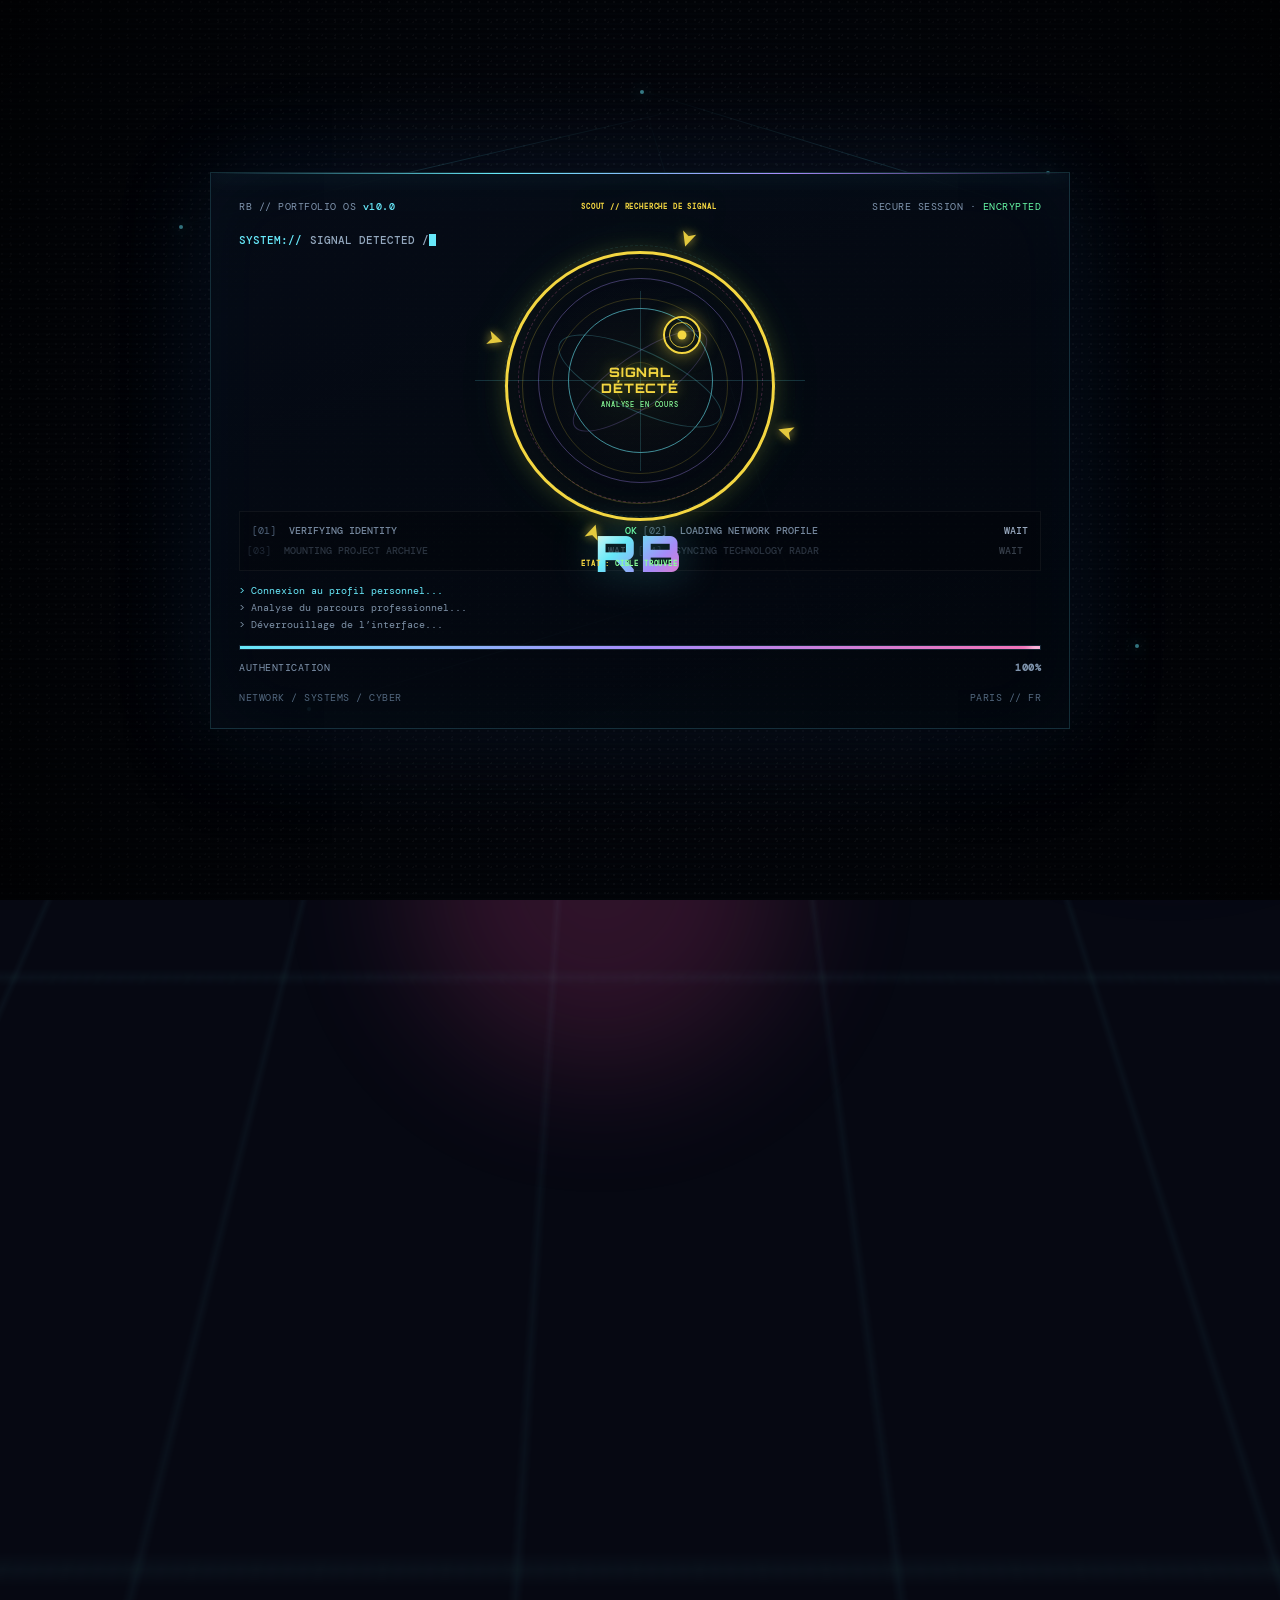
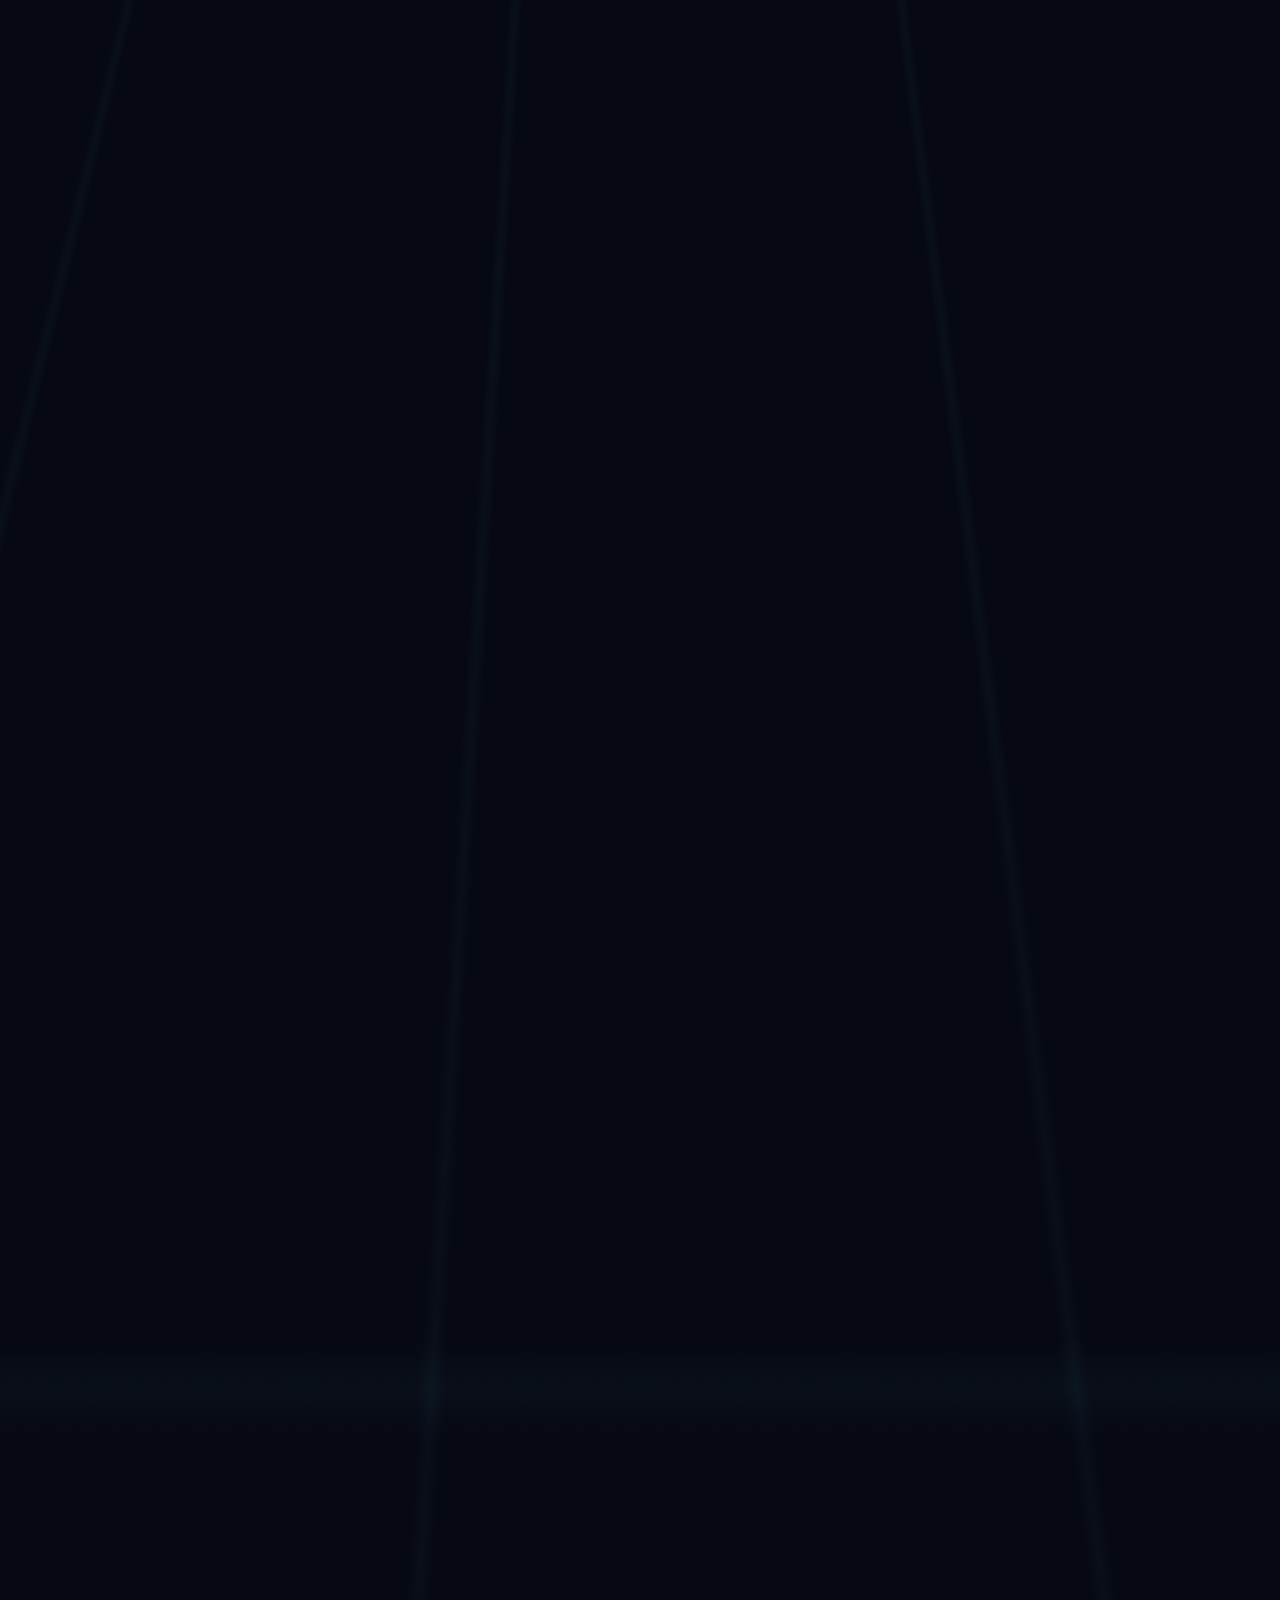
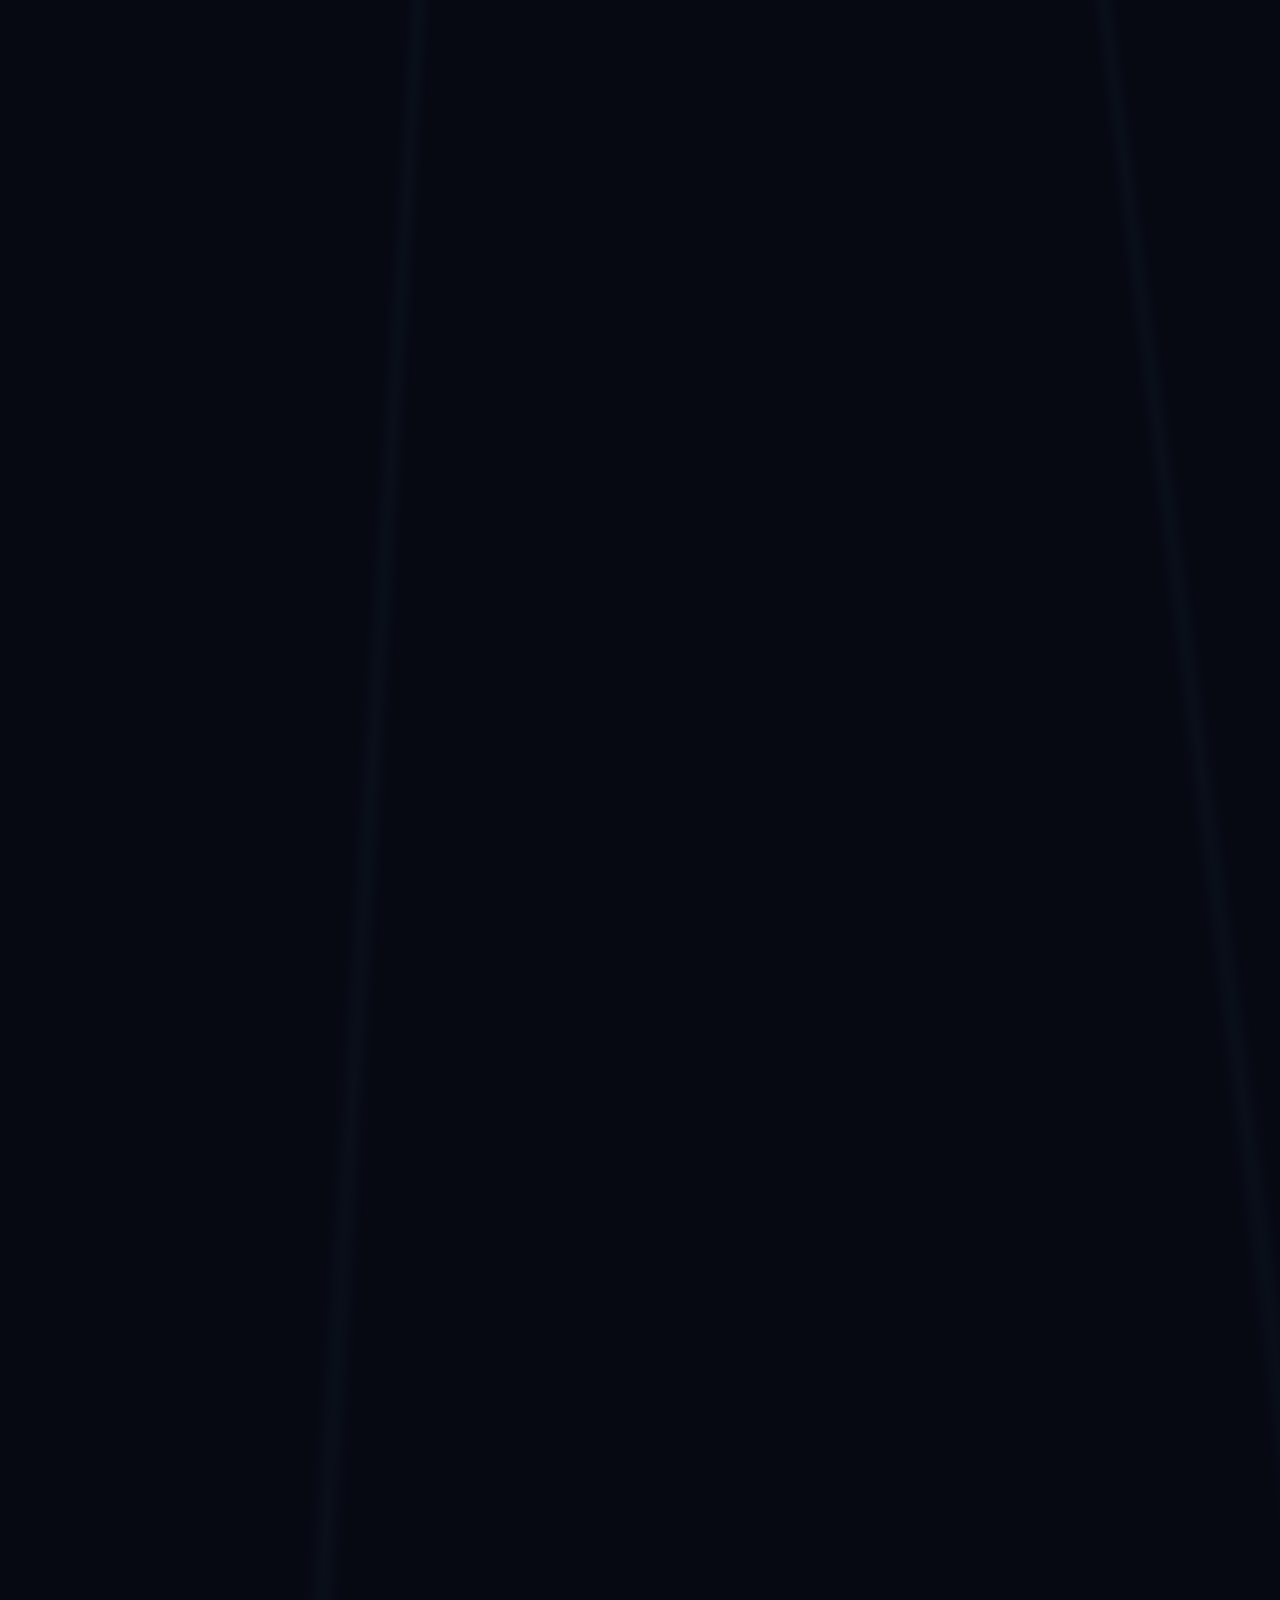
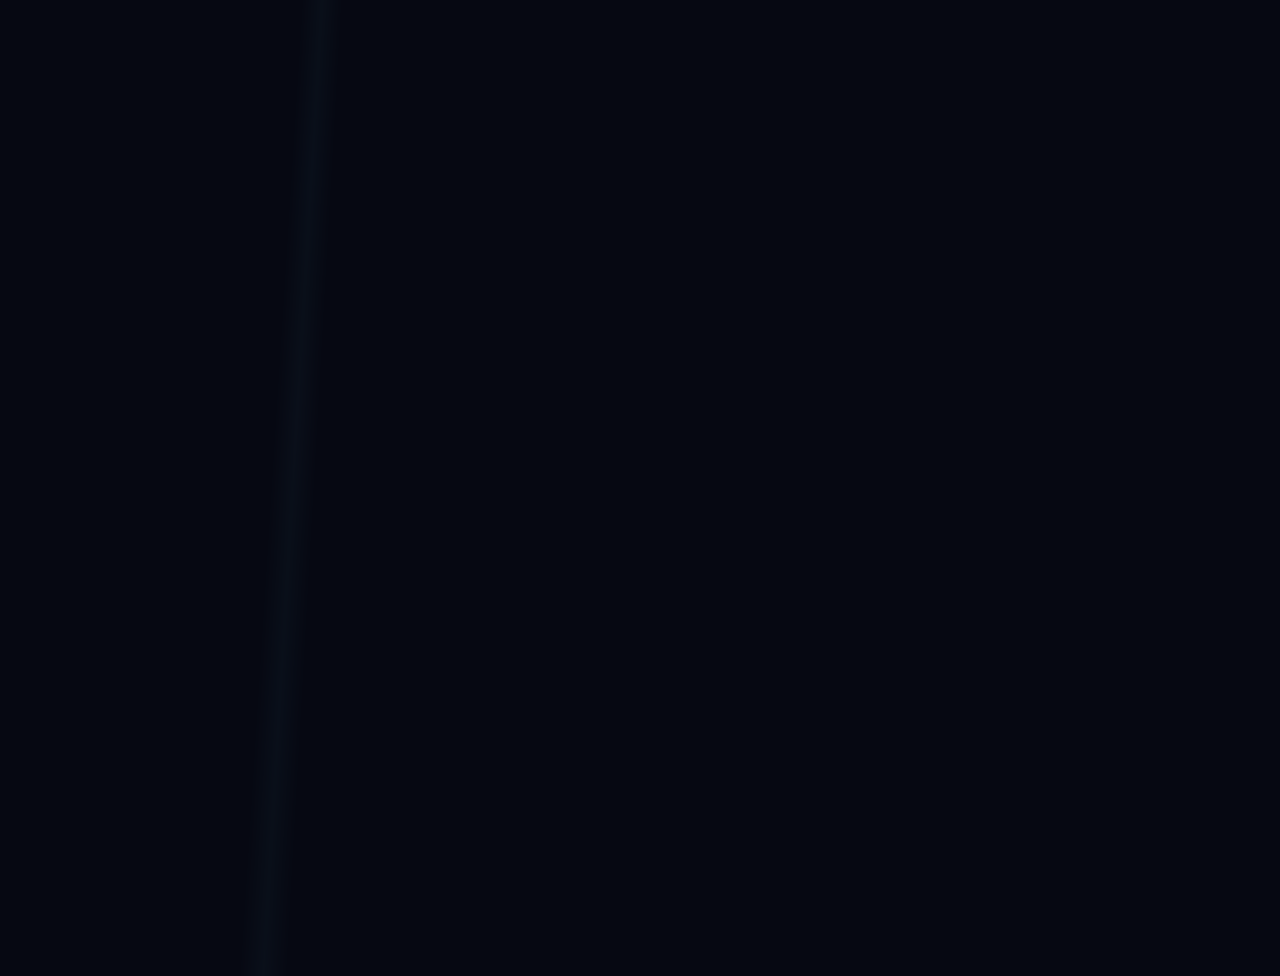
==== commit 2371f496: "Mise à jour du projet" ====
--- a/index.html
+++ b/index.html
@@ -1,376 +1,168 @@
 <!DOCTYPE html>
 <html lang="fr">
 <head>
-    <meta charset="UTF-8">
-    <meta name="viewport" content="width=device-width, initial-scale=1.0">
-    <title>Romain Barbière | Portfolio SIO v8 — Interface Futuriste</title>
-    <link rel="stylesheet" href="portfolio8.css">
-    <link rel="preconnect" href="https://fonts.googleapis.com">
-    <link rel="preconnect" href="https://fonts.gstatic.com" crossorigin>
-    <link href="https://fonts.googleapis.com/css2?family=Orbitron:wght@400;700;900&family=Exo+2:wght@300;400;600;800&display=swap" rel="stylesheet">
+<meta charset="UTF-8">
+<meta name="viewport" content="width=device-width, initial-scale=1.0">
+<meta name="description" content="Portfolio de Romain Barbière — BTS SIO SISR, architecture réseau, systèmes et cybersécurité.">
+<title>Romain Barbière — Network / Systems / Cyber</title>
+<link rel="preconnect" href="https://fonts.googleapis.com">
+<link rel="preconnect" href="https://fonts.gstatic.com" crossorigin>
+<link href="https://fonts.googleapis.com/css2?family=DM+Mono:wght@400;500&family=Exo+2:wght@300;400;500;600;700;800&family=Orbitron:wght@500;700;800;900&display=swap" rel="stylesheet">
+<link rel="stylesheet" href="portfolio8.css">
 </head>
 <body>
+<div class="noise"></div>
+<div class="background-grid"></div>
+<div class="aurora aurora-a"></div><div class="aurora aurora-b"></div><div class="aurora aurora-c"></div>
+<div class="scroll-progress" id="scroll-progress"></div>
 
-    <!-- Fond animé avec grille -->
-    <div class="background-grid"></div>
-    <div class="background-gradient"></div>
+<div id="loading-screen" class="loading-screen active">
+  <div class="boot-noise"></div>
+  <div class="boot-scanlines"></div>
+  <div class="boot-vignette"></div>
+  <div class="boot-grid"></div>
+  <div class="boot-network" aria-hidden="true">
+    <span class="node n1"></span><span class="node n2"></span><span class="node n3"></span><span class="node n4"></span><span class="node n5"></span>
+    <i class="link l1"></i><i class="link l2"></i><i class="link l3"></i><i class="link l4"></i>
+  </div>
+  <div class="boot-shell cinematic-boot">
+    <div class="boot-top"><span>RB // PORTFOLIO OS <b>v10.0</b></span><span>SECURE SESSION · <em>ENCRYPTED</em></span></div>
+    <div class="boot-command"><span class="prompt">SYSTEM://</span><span id="boot-command-text">INITIALIZE PERSONAL NODE</span><span class="cursor-block"></span></div>
+    <div class="boot-core cinematic-core radar-searching">
+      <div class="dragon-radar scouter-mode">
+        <div class="scouter-arrows" aria-hidden="true">
+          <i class="arrow ar1">➤</i><i class="arrow ar2">➤</i><i class="arrow ar3">➤</i><i class="arrow ar4">➤</i>
+        </div>
+        <div class="radar-inner-ring"></div>
+        <div class="scanner-point"><span class="scanner-dot"></span><span class="scanner-pulse"></span></div>
+        <div class="scanner-target-ring"></div>
+        <div class="scanner-analysis"></div>
+        <div class="scanner-status">
+          <strong id="scouter-caption">RECHERCHE...</strong>
+          <span id="scouter-sub">CIBLE NON IDENTIFIÉE</span>
+        </div>
+        <div class="radar-hud hud-top">SCOUT // RECHERCHE DE SIGNAL</div>
+        <div class="radar-hud hud-bottom">ÉTAT : <b id="radar-state">RECHERCHE</b></div>
+      </div>
+      <div class="boot-ring ring-a"></div><div class="boot-ring ring-b"></div><div class="boot-ring ring-c"></div>
+      <div class="boot-orbit orbit-a"></div><div class="boot-orbit orbit-b"></div><div class="boot-mark">RB</div>
+      <span class="core-crosshair h"></span><span class="core-crosshair v"></span>
+      <div class="found-message" id="found-message">
+        <span class="found-kicker">SIGNAL IDENTIFIÉ</span>
+        <strong>PORTFOLIO TROUVÉ</strong>
+        <small id="connect-message">CONNEXION...</small>
+      </div>
+    </div>
+    <div class="boot-terminal">
+      <div class="terminal-line"><span>[01]</span><strong>VERIFYING IDENTITY</strong><b data-state="ok">OK</b></div>
+      <div class="terminal-line"><span>[02]</span><strong>LOADING NETWORK PROFILE</strong><b data-state="wait">WAIT</b></div>
+      <div class="terminal-line"><span>[03]</span><strong>MOUNTING PROJECT ARCHIVE</strong><b data-state="wait">WAIT</b></div>
+      <div class="terminal-line"><span>[04]</span><strong>SYNCING TECHNOLOGY RADAR</strong><b data-state="wait">WAIT</b></div>
+    </div>
+    <div class="boot-copy"><span>&gt; Connexion au profil personnel...</span><span>&gt; Analyse du parcours professionnel...</span><span>&gt; Déverrouillage de l’interface...</span></div>
+    <div class="loading-bar-container"><div class="loading-bar"><i class="bar-glow"></i></div></div>
+    <div class="boot-status-row"><span class="loading-status">AUTHENTICATION</span><strong class="loading-percentage">0%</strong></div>
+    <div class="boot-footer"><span>NETWORK / SYSTEMS / CYBER</span><span>PARIS // FR</span></div>
+  </div>
+  <div class="boot-reveal reveal-top"></div><div class="boot-reveal reveal-bottom"></div>
+</div>
 
-    <!-- Séquence de chargement -->
-    <div id="loading-screen" class="loading-screen active">
-        <div class="loading-container">
-            <div class="loading-logo">
-                <div class="logo-ring"></div>
-                <div class="logo-ring ring-2"></div>
-                <div class="logo-center">RB</div>
-            </div>
-            <h2 class="loading-title">SYSTÈME EN COURS D'INITIALISATION</h2>
-            <div class="loading-bar-container">
-                <div class="loading-bar"></div>
-            </div>
-            <p class="loading-status">Chargement des modules...</p>
-            <div class="loading-percentage">0%</div>
-        </div>
+<div id="main-app" class="main-app">
+<header class="floating-header">
+  <div class="header-content">
+    <a href="#top" class="brand"><span class="brand-mark">RB</span><span>ROMAIN BARBIÈRE</span></a>
+    <nav class="quick-nav">
+      <a href="#profil">PROFIL</a><a href="#experience">PARCOURS</a><a href="#veille">VEILLE</a><a href="#projets">PROJETS</a><a href="#contact">CONTACT</a>
+    </nav>
+    <button class="status-pill" id="terminal-trigger"><span class="status-dot"></span><span>SYS ONLINE</span><b>⌘</b></button>
+  </div>
+</header>
+
+<main id="top">
+<section class="hero-section">
+  <div class="hero-copy">
+    <div class="hero-badge"><span class="live-dot"></span> BTS SIO · SISR · ARCHITECTURE RÉSEAU</div>
+    <p class="hero-kicker">NETWORK / SYSTEMS / SECURITY</p>
+    <h1><span>ROMAIN</span><em>BARBIÈRE</em></h1>
+    <p class="hero-subtitle">Étudiant en BTS SIO SISR et alternant chez <strong>Fnac Darty</strong> au sein de l’équipe Architecture Réseau.</p>
+    <div class="hero-actions"><a href="#experience" class="cta-button primary">Explorer mon parcours <span>↘</span></a><button id="hero-terminal" class="cta-button secondary">Terminal <span>⌘</span></button></div>
+    <div class="hero-stat-row">
+      <div><strong>2022</strong><span>PREMIER STAGE</span></div><div><strong>2023</strong><span>CYBERSÉCURITÉ</span></div><div><strong>2025</strong><span>BAC + FNAC DARTY</span></div><div><strong>09.25</strong><span>ALTERNANCE ACTIVE</span></div>
     </div>
+  </div>
+  <div class="hero-scene" aria-hidden="true">
+    <div class="scene-frame"><div class="scene-grid"></div><div class="scene-orb"><span></span></div><div class="scene-scan"></div>
+      <div class="scene-label label-a">ARCH</div><div class="scene-label label-b">NET</div><div class="scene-label label-c">SEC</div>
+      <div class="scene-center"><small>NODE</small><strong>RB</strong><span>PARIS // FR</span></div>
+    </div>
+    <div class="floating-chip chip-1">LINUX</div><div class="floating-chip chip-2">DNS</div><div class="floating-chip chip-3">ACTIVE DIRECTORY</div>
+  </div>
+</section>
 
-    <!-- Interface principale -->
-    <div id="main-app" class="main-app">
-        
-        <!-- Header flottant -->
-        <header class="floating-header">
-            <div class="header-content">
-                <div class="brand">
-                    <span class="brand-icon">◆</span>
-                    <span class="brand-text">ROMAIN BARBIÈRE</span>
-                </div>
-                <div class="header-status">
-                    <span class="status-dot"></span>
-                    <span class="status-text">DISPONIBLE POUR STAGE</span>
-                </div>
-            </div>
-        </header>
+<section class="section profile-section" id="profil">
+  <div class="section-heading"><div><span class="section-eyebrow">01 / PROFIL TECHNIQUE</span><h2>MON <span class="gradient-text">LAB</span></h2></div><p>Un profil construit autour des infrastructures et de la compréhension des systèmes réseau.</p></div>
+  <div class="profile-layout">
+    <article class="glass-card profile-main">
+      <div class="card-top"><span class="card-code">CORE_PROFILE</span><span class="card-state">ACTIVE</span></div>
+      <div class="profile-head"><div class="avatar-core">RB</div><div><span class="micro-label">ORIENTATION</span><h3>Réseaux · Systèmes · Cybersécurité</h3><p>BTS SIO SISR / alternance Architecture Réseau</p></div></div>
+      <p class="profile-text">Je développe progressivement mes compétences en administration système, services réseau, virtualisation, sécurité et architecture d’infrastructure. Mon alternance me permet de relier ces connaissances à un environnement professionnel réel.</p>
+      <div class="skill-cloud"><span>Linux</span><span>Bind9</span><span>Apache</span><span>HAProxy</span><span>Windows Server</span><span>Active Directory</span><span>Bash</span><span>GLPI</span></div>
+    </article>
+    <article class="glass-card metrics-card">
+      <div class="card-top"><span class="card-code">TELEMETRY</span><span class="signal">● LIVE</span></div>
+      <div class="telemetry"><div><strong>05</strong><span>JALONS CLÉS</span></div><div><strong>06</strong><span>PROJETS SIO</span></div><div><strong>03</strong><span>AXES DE VEILLE</span></div><div><strong>01</strong><span>ALTERNANCE ACTIVE</span></div></div>
+    </article>
+    <article class="glass-card focus-card"><div class="focus-title"><span class="card-code">NETWORK RADAR</span><span>FOCUS</span></div><div class="radar"><i class="r1"></i><i class="r2"></i><i class="r3"></i><i class="sweep"></i><b class="blip one"></b><b class="blip two"></b><b class="blip three"></b><div class="radar-core">RB</div></div><p><strong>Architecture réseau</strong><span>Zone d’intérêt actuelle</span></p></article>
+  </div>
+</section>
 
-        <!-- Section Hero -->
-        <section class="hero-section">
-            <div class="hero-container">
-                <div class="hero-badge">BTS SIO — 1ÈRE ANNÉE — SISR</div>
-                <h1 class="hero-title">
-                    <span class="title-line">DÉVELOPPEUR</span>
-                    <span class="title-line gradient-text">INFRASTRUCTURE</span>
-                    <span class="title-line">& SYSTÈMES</span>
-                </h1>
-                <p class="hero-subtitle">
-                    Spécialisé dans le développement de solutions logicielles et la gestion d'infrastructures réseau sécurisées.
-                </p>
-                <div class="hero-actions">
-                    <a href="mailto:romain.barbiere77@gmail.com" class="cta-button primary">
-                        <span class="button-text">Démarrer un projet</span>
-                        <span class="button-icon">→</span>
-                    </a>
-                    <button class="cta-button secondary" id="projects-trigger">
-                        <span class="button-text">Voir projets [U5]</span>
-                        <span class="button-icon">◆</span>
-                    </button>
-                </div>
-            </div>
-        </section>
+<section class="section experience-section" id="experience">
+  <div class="section-heading"><div><span class="section-eyebrow">02 / PARCOURS</span><h2>MON <span class="gradient-text">ÉVOLUTION</span></h2></div><p>Une chronologie unique, du premier jalon en haut jusqu’à ma situation actuelle en bas.</p></div>
+  <div class="timeline-wrap">
+    <div class="timeline-track" aria-hidden="true"><div class="timeline-track-line"></div><div class="timeline-track-glow"></div></div>
+    <article class="timeline-item education-item"><div class="timeline-index">01</div><div class="timeline-date"><strong>05.2022</strong><span>PREMIER JALON</span></div><div class="timeline-card glass-card"><div class="timeline-icon architecture">AR</div><div class="timeline-content"><div class="timeline-head"><div><span class="micro-label">MAI 2022 · IMMERSION</span><h3>Stage en architecture</h3></div><span class="timeline-kind">STAGE</span></div><p>Première découverte du monde professionnel et de l’architecture, point de départ de mon intérêt pour les environnements techniques.</p><div class="tags"><span>Architecture</span><span>Stage</span></div></div></div></article>
+    <article class="timeline-item education-item"><div class="timeline-index">02</div><div class="timeline-date"><strong>01.2023</strong><span>SPÉCIALISATION</span></div><div class="timeline-card glass-card"><div class="timeline-icon cyber">CY</div><div class="timeline-content"><div class="timeline-head"><div><span class="micro-label">JANVIER 2023 · DÉCOUVERTE</span><h3>Stage en cybersécurité</h3></div><span class="timeline-kind">STAGE</span></div><p>Découverte du domaine de la cybersécurité et première approche des enjeux de protection des systèmes et des données.</p><div class="tags"><span>Cybersécurité</span><span>Stage</span></div></div></div></article>
+    <article class="timeline-item education-item"><div class="timeline-index">03</div><div class="timeline-date"><strong>2025</strong><span>DIPLÔME</span></div><div class="timeline-card glass-card"><div class="timeline-icon bac">BA</div><div class="timeline-content"><div class="timeline-head"><div><span class="micro-label">2025 · LYCÉE HONORÉ DE BALZAC</span><h3>Baccalauréat général</h3></div><span class="timeline-kind">FORMATION</span></div><p>Baccalauréat général obtenu au lycée Honoré de Balzac, avant l’entrée en BTS SIO.</p><div class="tags"><span>Baccalauréat général</span><span>Honoré de Balzac</span></div></div></div></article>
+    <article class="timeline-item education-item"><div class="timeline-index">04</div><div class="timeline-date"><strong>07.2025</strong><span>ENTREPRISE</span></div><div class="timeline-card glass-card"><div class="timeline-icon fnac">F·D</div><div class="timeline-content"><div class="timeline-head"><div><span class="micro-label">JUILLET 2025 · FNAC DARTY</span><h3>Première expérience chez Fnac Darty</h3></div><span class="timeline-kind">EXPÉRIENCE</span></div><p>Première immersion professionnelle au sein du groupe, avant le début de mon alternance en septembre 2025.</p><div class="tags"><span>Fnac Darty</span><span>Entreprise</span><span>Juillet 2025</span></div></div></div></article>
+    <article class="timeline-item current"><div class="timeline-index">05</div><div class="timeline-date"><strong>09.2025</strong><span>AUJOURD’HUI</span></div><div class="timeline-card glass-card current-card"><div class="timeline-icon fnac">F·D</div><div class="timeline-content"><div class="timeline-head"><div><span class="micro-label">SEPTEMBRE 2025 → AUJOURD’HUI</span><h3>Alternance chez Fnac Darty</h3></div><span class="current-badge">EN COURS</span></div><p>Alternance au sein de l’équipe <strong>Architecture Réseau</strong>, en parallèle de mon BTS SIO SISR. Une expérience qui me confronte directement aux problématiques d’infrastructure et d’architecture réseau en entreprise.</p><div class="tags"><span>Architecture réseau</span><span>Infrastructure</span><span>Alternance</span><span>SISR</span></div></div></div></article>
+  </div>
+  <div class="education-strip glass-card"><div><span class="micro-label">FORMATION EN COURS</span><h3>BTS SIO — SISR</h3><p>Depuis septembre 2025 · systèmes, réseaux et cybersécurité</p></div><div class="education-tags"><span>Linux</span><span>Réseaux</span><span>Cyber</span><span>SISR</span></div></div>
+</section>
 
-        <!-- Cartes d'information en grille -->
-        <section class="info-grid">
-            
-            <!-- Carte Compétences -->
-            <div class="glass-card skills-card">
-                <div class="card-header">
-                    <span class="card-number">01</span>
-                    <h3 class="card-title">STACK TECHNIQUE</h3>
-                </div>
-                <div class="card-body">
-                    <div class="skill-bars">
-                        <div class="skill-item">
-                            <div class="skill-info">
-                                <span class="skill-name">LINUX</span>
-                                <span class="skill-value">98%</span>
-                            </div>
-                            <div class="skill-progress">
-                                <div class="skill-fill" style="--skill-width: 98%"></div>
-                            </div>
-                        </div>
-                        <div class="skill-item">
-                            <div class="skill-info">
-                                <span class="skill-name">HTML5 / CSS3</span>
-                                <span class="skill-value">95%</span>
-                            </div>
-                            <div class="skill-progress">
-                                <div class="skill-fill" style="--skill-width: 95%"></div>
-                            </div>
-                        </div>
-                        <div class="skill-item">
-                            <div class="skill-info">
-                                <span class="skill-name">JAVASCRIPT</span>
-                                <span class="skill-value">92%</span>
-                            </div>
-                            <div class="skill-progress">
-                                <div class="skill-fill" style="--skill-width: 92%"></div>
-                            </div>
-                        </div>
-                        <div class="skill-item">
-                            <div class="skill-info">
-                                <span class="skill-name">RÉSEAUX</span>
-                                <span class="skill-value">90%</span>
-                            </div>
-                            <div class="skill-progress">
-                                <div class="skill-fill" style="--skill-width: 90%"></div>
-                            </div>
-                        </div>
-                    </div>
-                </div>
-            </div>
+<section class="section watch-section" id="veille">
+  <div class="section-heading"><div><span class="section-eyebrow">03 / VEILLE TECHNOLOGIQUE</span><h2>TECH <span class="gradient-text">RADAR</span></h2></div><p>Ma veille se concentre sur les évolutions qui croisent réseau, sécurité et architecture d’infrastructure.</p></div>
+  <div class="watch-dashboard glass-card">
+    <div class="watch-top"><div><span class="live-dot"></span><strong>VEILLE ACTIVE</strong></div><span>3 SUJETS · 2026</span></div>
+    <div class="watch-grid">
+      <article class="watch-card hot"><div class="watch-number">01</div><div class="watch-icon">ZT</div><span class="watch-status">HOT TOPIC</span><h3>SASE / Zero Trust</h3><p>Évolution des architectures réseau vers des modèles où connectivité et contrôle d’accès sont pensés ensemble autour du principe Zero Trust.</p><div class="watch-footer"><span>ARCHITECTURE</span><a href="https://developers.cloudflare.com/reference-architecture/architectures/sase/" target="_blank" rel="noopener noreferrer">SOURCE ↗</a></div></article>
+      <article class="watch-card"><div class="watch-number">02</div><div class="watch-icon">AI</div><span class="watch-status">NETWORK</span><h3>Réseaux à l’ère de l’IA</h3><p>Automatisation, observabilité et nouvelles contraintes d’infrastructure liées aux charges de travail et usages de l’IA.</p><div class="watch-footer"><span>AI / NETWORK</span><a href="https://gblogs.cisco.com/fr/reseaux/" target="_blank" rel="noopener noreferrer">SOURCE ↗</a></div></article>
+      <article class="watch-card"><div class="watch-number">03</div><div class="watch-icon">PQ</div><span class="watch-status">SECURITY</span><h3>Cryptographie post-quantique</h3><p>Transition progressive vers des mécanismes cryptographiques pensés pour rester robustes face aux futurs scénarios de calcul quantique.</p><div class="watch-footer"><span>CRYPTO / CYBER</span><a href="https://www.nist.gov/pqc" target="_blank" rel="noopener noreferrer">SOURCE ↗</a></div></article>
+    </div>
+    <div class="watch-console"><span>WATCHDOG</span><div class="watch-meter"><i></i></div><span>3/3 MONITORED</span></div>
+  </div>
+</section>
 
-            <!-- Carte Parcours -->
-            <div class="glass-card timeline-card">
-                <div class="card-header">
-                    <span class="card-number">02</span>
-                    <h3 class="card-title">PARCOURS</h3>
-                </div>
-                <div class="card-body">
-                    <div class="timeline">
-                        <div class="timeline-item">
-                            <div class="timeline-dot"></div>
-                            <div class="timeline-content">
-                                <span class="timeline-year">2025 - 2026</span>
-                                <p class="timeline-text">BTS1 SIO option SISR</p>
-                            </div>
-                        </div>
-                        <div class="timeline-item">
-                            <div class="timeline-dot"></div>
-                            <div class="timeline-content">
-                                <span class="timeline-year">2025</span>
-                                <p class="timeline-text">Baccalauréat obtenu</p>
-                            </div>
-                        </div>
-                    </div>
-                </div>
-            </div>
+<section class="section projects-section" id="projets">
+  <div class="section-heading"><div><span class="section-eyebrow">04 / RÉALISATIONS</span><h2>PROJECT <span class="gradient-text">GRID</span></h2></div><button class="ghost-button" id="projects-trigger">CENTRE DE COMMANDE ↗</button></div>
+  <div class="project-grid">
+    <button class="project-card featured" data-project="0"><span class="project-index">01</span><span class="project-type">NETWORK</span><h3>HAProxy Load Balancer</h3><p>Répartition de charge et haute disponibilité.</p><span class="project-open">OUVRIR LE DOSSIER ↗</span></button>
+    <button class="project-card" data-project="1"><span class="project-index">02</span><span class="project-type">SERVICES</span><h3>DNS & Serveur Web</h3><p>Bind9, résolution de noms et Apache.</p><span class="project-open">EXAMINER ↗</span></button>
+    <button class="project-card" data-project="2"><span class="project-index">03</span><span class="project-type">LINUX</span><h3>Administration Linux</h3><p>Utilisateurs, permissions et sudo.</p><span class="project-open">EXAMINER ↗</span></button>
+    <button class="project-card" data-project="3"><span class="project-index">04</span><span class="project-type">INFRA</span><h3>Infrastructure Linux</h3><p>Serveurs, Bash et automatisation.</p><span class="project-open">EXAMINER ↗</span></button>
+    <button class="project-card" data-project="4"><span class="project-index">05</span><span class="project-type">ITSM</span><h3>Serveur GLPI</h3><p>Parc informatique et Helpdesk.</p><span class="project-open">EXAMINER ↗</span></button>
+    <button class="project-card" data-project="5"><span class="project-index">06</span><span class="project-type">IDENTITY</span><h3>Active Directory</h3><p>Annuaire centralisé et stratégies GPO.</p><span class="project-open">EXAMINER ↗</span></button>
+  </div>
+</section>
 
-            <!-- Carte Contact -->
-            <div class="glass-card contact-card">
-                <div class="card-header">
-                    <span class="card-number">03</span>
-                    <h3 class="card-title">CONTACT</h3>
-                </div>
-                <div class="card-body">
-                    <p class="contact-text">Prêt à collaborer sur votre prochain projet ?</p>
-                    <a href="mailto:romain.barbiere77@gmail.com" class="contact-email">
-                        romain.barbiere77@gmail.com
-                    </a>
-                </div>
-            </div>
+<section class="section contact-section" id="contact">
+  <div class="contact-layout glass-card"><div><span class="section-eyebrow">05 / CONTACT</span><h2>OUVRIR UN <span class="gradient-text">CANAL</span></h2><p>Pour un échange professionnel, un projet, une question sur mon parcours ou simplement pour découvrir mon travail.</p></div><a href="mailto:romain.barbiere77@gmail.com" class="contact-mail"><small>EMAIL</small><strong>romain.barbiere77@gmail.com</strong><span>↗</span></a></div>
+</section>
+</main>
+<footer class="footer"><span>ROMAIN BARBIÈRE</span><span>BTS SIO · SISR</span><span>NETWORK / SYSTEMS / CYBER</span><span>RB / 2026</span></footer>
+</div>
 
-            <!-- Carte U5 Trigger -->
-            <div class="glass-card u5-card" id="u5-card-trigger">
-                <div class="u5-content">
-                    <div class="u5-icon">◆</div>
-                    <h3 class="u5-title">U5</h3>
-                    <p class="u5-subtitle">PROJETS CLASSIFIÉS</p>
-                    <div class="u5-animation">
-                        <div class="pulse-ring"></div>
-                        <div class="pulse-ring ring-2"></div>
-                        <div class="pulse-ring ring-3"></div>
-                    </div>
-                </div>
-            </div>
-
-        </section>
-
-    </div>
-
-    <!-- Overlay Projets U5 -->
-    <div id="projects-overlay" class="projects-overlay">
-        <div class="overlay-background"></div>
-        <div class="projects-container">
-            
-            <!-- Header de l'overlay -->
-            <div class="projects-header">
-                <div class="projects-header-content">
-                    <h2 class="projects-title">
-                        <span class="projects-icon">◆</span>
-                        BASE DE DONNÉES U5
-                    </h2>
-                    <p class="projects-subtitle">Archives sécurisées — Niveau d'accès : ADMIN</p>
-                </div>
-                <button class="close-button" id="close-projects">
-                    <span class="close-line"></span>
-                    <span class="close-line"></span>
-                </button>
-            </div>
-
-            <!-- Liste des projets -->
-            <div class="projects-list">
-                
-                <div class="project-item">
-                    <button class="project-toggle">
-                        <div class="project-header-info">
-                            <span class="project-number">01</span>
-                            <h3 class="project-name">LOAD BALANCER AVEC HAPROXY</h3>
-                        </div>
-                        <span class="toggle-icon">+</span>
-                    </button>
-                    <div class="project-details">
-                        <p class="project-description">
-                            Mise en place d'un système de répartition de charge avec HAProxy pour distribuer automatiquement le trafic web entre plusieurs serveurs Apache. Configuration de la haute disponibilité et gestion de la bascule automatique en cas de panne d'un serveur.
-                        </p>
-                        <div class="project-tags">
-                            <span class="tag">HAProxy</span>
-                            <span class="tag">Apache</span>
-                            <span class="tag">Load Balancing</span>
-                            <span class="tag">Linux</span>
-                        </div>
-                        <div class="project-footer">
-                            <a href="https://drive.google.com/file/d/1orJqhTzWo4JJt-atZo68q7DtiWmaQ8fi/view?usp=drive_link" target="_blank" rel="noopener noreferrer" class="cta-button primary project-btn">
-                                <span class="button-text">Consulter le rapport</span>
-                                <span class="button-icon">↗</span>
-                            </a>
-                        </div>
-                    </div>
-                </div>
-
-                <div class="project-item">
-                    <button class="project-toggle">
-                        <div class="project-header-info">
-                            <span class="project-number">02</span>
-                            <h3 class="project-name">SERVEUR DNS & WEB</h3>
-                        </div>
-                        <span class="toggle-icon">+</span>
-                    </button>
-                    <div class="project-details">
-                        <p class="project-description">
-                            Configuration d'un serveur DNS pour la résolution de noms de domaine et mise en place d'un serveur web Apache. Gestion des zones DNS, enregistrements A, CNAME et configuration des hôtes virtuels pour héberger plusieurs sites sur une même machine.
-                        </p>
-                        <div class="project-tags">
-                            <span class="tag">DNS</span>
-                            <span class="tag">Apache</span>
-                            <span class="tag">Bind9</span>
-                            <span class="tag">Virtual Hosts</span>
-                        </div>
-                        <div class="project-footer">
-                            <a href="https://drive.google.com/file/d/1g-LJXD5bluByPVxsv0EKLNxTXw20EdfM/view?usp=drive_link" target="_blank" rel="noopener noreferrer" class="cta-button primary project-btn">
-                                <span class="button-text">Consulter le rapport</span>
-                                <span class="button-icon">↗</span>
-                            </a>
-                        </div>
-                    </div>
-                </div>
-
-                <div class="project-item">
-                    <button class="project-toggle">
-                        <div class="project-header-info">
-                            <span class="project-number">03</span>
-                            <h3 class="project-name">GESTION AVANCÉE UTILISATEURS LINUX</h3>
-                        </div>
-                        <span class="toggle-icon">+</span>
-                    </button>
-                    <div class="project-details">
-                        <p class="project-description">
-                            Administration système Linux approfondie : gestion des utilisateurs et groupes, configuration des permissions avancées (SetUID, SetGID, Sticky Bit), sécurisation des fichiers critiques (/etc/passwd, /etc/shadow, /etc/group) et audit des commandes sudo avec journalisation complète des actions administratives.
-                        </p>
-                        <div class="project-tags">
-                            <span class="tag">Linux Admin</span>
-                            <span class="tag">Permissions</span>
-                            <span class="tag">Sudo</span>
-                            <span class="tag">Security</span>
-                        </div>
-                        <div class="project-footer">
-                            <a href="https://drive.google.com/file/d/16iajoQaNlVseb4Ib5dBC0HL9Tjr4eSQa/view?usp=drive_link" target="_blank" rel="noopener noreferrer" class="cta-button primary project-btn">
-                                <span class="button-text">Consulter le rapport</span>
-                                <span class="button-icon">↗</span>
-                            </a>
-                        </div>
-                    </div>
-                </div>
-
-                <div class="project-item">
-                    <button class="project-toggle">
-                        <div class="project-header-info">
-                            <span class="project-number">04</span>
-                            <h3 class="project-name">INFRASTRUCTURE LINUX ENTREPRISE</h3>
-                        </div>
-                        <span class="toggle-icon">+</span>
-                    </button>
-                    <div class="project-details">
-                        <p class="project-description">
-                            Déploiement et configuration d'une infrastructure réseau complète en environnement entreprise : serveurs Linux, gestion de parc informatique, automatisation des tâches d'administration et mise en place de politiques de sécurité. Intégration de scripts Bash pour l'automatisation quotidienne.
-                        </p>
-                        <div class="project-tags">
-                            <span class="tag">Linux Server</span>
-                            <span class="tag">Bash Scripting</span>
-                            <span class="tag">Automation</span>
-                            <span class="tag">Infrastructure</span>
-                        </div>
-                        <div class="project-footer">
-                            <a href="https://drive.google.com/file/d/1b6HA--aYYhMlNDoBfLRvXhCRyt4dofwh/view?usp=drive_link" target="_blank" rel="noopener noreferrer" class="cta-button primary project-btn">
-                                <span class="button-text">Consulter le rapport</span>
-                                <span class="button-icon">↗</span>
-                            </a>
-                        </div>
-                    </div>
-                </div>
-
-                <div class="project-item">
-                    <button class="project-toggle">
-                        <div class="project-header-info">
-                            <span class="project-number">05</span>
-                            <h3 class="project-name">Serveur GLPI</h3>
-                        </div>
-                        <span class="toggle-icon">+</span>
-                    </button>
-                    <div class="project-details">
-                        <p class="project-description">
-                             Déploiement d'une solution de gestion de parc informatique pour automatiser l'inventaire matériel et logiciel de l'entreprise, tout en centralisant le support technique via une plateforme de Helpdesk structurée.
-                        </p>
-                        <div class="project-tags">
-                            <span class="tag">ITSM Solution</span>
-                            <span class="tag">Asset Management</span>
-                            <span class="tag">Helpdesk Ticketing</span>
-                            <span class="tag">Inventory Automation</span>
-                        </div>
-                        <div class="project-footer">
-                            <a href="https://docs.google.com/document/d/1jUZxO36raOoGqUDvRdQHIABXzx9jBAA2/edit?usp=drive_link&ouid=113695881678060958123&rtpof=true&sd=true" target="_blank" rel="noopener noreferrer" class="cta-button primary project-btn">
-                                <span class="button-text">Consulter le rapport</span>
-                                <span class="button-icon">↗</span>
-                            </a>
-                        </div>
-                    </div>
-                </div>
-
-                <div class="project-item">
-                    <button class="project-toggle">
-                        <div class="project-header-info">
-                            <span class="project-number">06</span>
-                            <h3 class="project-name">Active Directory</h3>
-                        </div>
-                        <span class="toggle-icon">+</span>
-                    </button>
-                    <div class="project-details">
-                        <p class="project-description">
-Mise en place d'un service d'annuaire centralisé pour orchestrer la sécurité du réseau, permettant d'automatiser le contrôle des accès utilisateurs et d'uniformiser la configuration du parc informatique via des stratégies de groupe (GPO).                        </p>
-                        <div class="project-tags">
-                            <span class="tag">Windows Server</span>
-                            <span class="tag">Active Directory</span>
-                            <span class="tag">GPO Automation</span>
-                            <span class="tag">Network Identity</span>
-                        </div>
-                        <div class="project-footer">
-                            <a href="https://drive.google.com/file/d/1elvZpKq5xmvcdeelqnD0ypMBVhBlw6pe/view?usp=drive_link" target="_blank" rel="noopener noreferrer" class="cta-button primary project-btn">
-                                <span class="button-text">Consulter le rapport</span>
-                                <span class="button-icon">↗</span>
-                            </a>
-                        </div>
-                    </div>
-                </div>
-
-            </div>
-        </div>
-    </div>
-
-    <script src="portfolio8.js"></script>
+<div id="projects-overlay" class="projects-overlay" aria-hidden="true"><div class="overlay-background"></div><div class="projects-container"><div class="projects-header"><div><span class="section-eyebrow">U5 / SECURE DATABASE</span><h2>PROJECT <span class="gradient-text">DETAILS</span></h2></div><button class="close-button" id="close-projects">×</button></div><div id="project-modal-content" class="project-modal-content"></div></div></div>
+<div id="terminal-overlay" class="terminal-overlay" aria-hidden="true"><div class="terminal-window"><div class="terminal-head"><span>RB_TERMINAL // SESSION</span><button id="close-terminal">×</button></div><div class="terminal-body" id="terminal-body"><p><span class="console-green">system@rb:~$</span> whoami</p><p>romain.barbiere · BTS SIO SISR · architecture réseau</p><p><span class="console-green">system@rb:~$</span> status</p><p>ALTERNANCE ACTIVE — FNAC DARTY — ÉQUIPE ARCHITECTURE RÉSEAU</p><p><span class="console-green">system@rb:~$</span> help</p><p>experience · veille · projets · contact · clear</p><div class="terminal-command"><span class="console-green">system@rb:~$</span><input id="terminal-input" autocomplete="off" spellcheck="false" placeholder="essayez : projects"></div></div></div></div>
+<script src="portfolio8.js"></script>
 </body>
 </html>
--- a/portfolio8.css
+++ b/portfolio8.css
@@ -1,1172 +1,62 @@
-/* ============================================
-   PORTFOLIO V8 - GLASSMORPHISM RÉTRO-FUTURISTE
-   Style: Interface sci-fi années 80/90
-   ============================================ */
+:root{--bg:#060812;--panel:rgba(10,15,28,.72);--panel2:rgba(12,20,35,.9);--line:rgba(255,255,255,.1);--text:#f5f8ff;--muted:#94a3b8;--cyan:#67e8f9;--blue:#3b82f6;--violet:#a78bfa;--pink:#f472b6;--green:#66f7a5;--orange:#ff9e57;--font-display:'Orbitron',sans-serif;--font-body:'Exo 2',sans-serif;--font-mono:'DM Mono',monospace;--shadow:0 24px 80px rgba(0,0,0,.32)}
+*{box-sizing:border-box;margin:0;padding:0}html{scroll-behavior:smooth}body{font-family:var(--font-body);color:var(--text);background:var(--bg);overflow-x:hidden;line-height:1.6}body.modal-open{overflow:hidden}button,a{font:inherit}button{color:inherit}a{text-decoration:none;color:inherit}
+body:before{content:'';position:fixed;inset:0;pointer-events:none;background:radial-gradient(circle at 50% -10%,rgba(59,130,246,.18),transparent 38%),radial-gradient(circle at 100% 80%,rgba(167,139,250,.11),transparent 30%);z-index:-5}.noise{position:fixed;inset:0;pointer-events:none;opacity:.04;background-image:url("data:image/svg+xml,%3Csvg xmlns='http://www.w3.org/2000/svg' width='180' height='180' viewBox='0 0 180 180'%3E%3Cfilter id='n'%3E%3CfeTurbulence type='fractalNoise' baseFrequency='.9' numOctaves='2' stitchTiles='stitch'/%3E%3C/filter%3E%3Crect width='100%25' height='100%25' filter='url(%23n)' opacity='.7'/%3E%3C/svg%3E");z-index:30}.background-grid{position:fixed;inset:0;background-image:linear-gradient(rgba(103,232,249,.045) 1px,transparent 1px),linear-gradient(90deg,rgba(103,232,249,.045) 1px,transparent 1px);background-size:48px 48px;mask-image:linear-gradient(to bottom,rgba(0,0,0,.95),transparent 95%);z-index:-4;transform:perspective(800px) rotateX(60deg) scale(1.8) translateY(28%);transform-origin:center top}.aurora{position:fixed;filter:blur(70px);border-radius:50%;pointer-events:none;z-index:-3;opacity:.18}.aurora-a{width:500px;height:500px;background:#0ea5e9;left:-160px;top:5%}.aurora-b{width:420px;height:420px;background:#8b5cf6;right:-100px;top:42%}.aurora-c{width:380px;height:380px;background:#ec4899;left:32%;bottom:-170px}.scroll-progress{position:fixed;top:0;left:0;width:0;height:3px;background:linear-gradient(90deg,var(--cyan),var(--violet),var(--pink));z-index:2000;box-shadow:0 0 18px rgba(103,232,249,.7)}
+.main-app{opacity:0;transform:scale(1.025) translateY(18px);filter:blur(7px);transition:1s cubic-bezier(.16,1,.3,1)}.main-app.visible{opacity:1;transform:none;filter:none}.loading-screen{position:fixed;inset:0;background:#02040a;z-index:3000;display:grid;place-items:center;overflow:hidden;transition:opacity .8s cubic-bezier(.16,1,.3,1),visibility .8s}.loading-screen:not(.active){opacity:0;visibility:hidden}.boot-noise,.boot-scanlines,.boot-vignette,.boot-grid,.boot-network,.boot-reveal{position:absolute;inset:0;pointer-events:none}.boot-noise{opacity:.045;background-image:radial-gradient(circle at 20% 20%,#fff 0 1px,transparent 1px),radial-gradient(circle at 80% 70%,#fff 0 1px,transparent 1px);background-size:9px 9px,13px 13px}.boot-scanlines{background:repeating-linear-gradient(to bottom,transparent 0,transparent 3px,rgba(103,232,249,.025) 4px,transparent 5px);mix-blend-mode:screen}.boot-vignette{background:radial-gradient(circle at 50% 50%,transparent 28%,rgba(0,0,0,.72) 100%)}.boot-grid{inset:auto -10% -32% -10%;height:68%;background-image:linear-gradient(rgba(103,232,249,.06) 1px,transparent 1px),linear-gradient(90deg,rgba(103,232,249,.06) 1px,transparent 1px);background-size:44px 44px;transform:perspective(700px) rotateX(63deg);transform-origin:center bottom;opacity:.55;animation:bootGridMove 5s linear infinite}.boot-shell{width:min(860px,92vw);padding:26px 28px 22px;border:1px solid rgba(103,232,249,.17);background:linear-gradient(160deg,rgba(6,12,23,.94),rgba(2,6,13,.86));box-shadow:var(--shadow),0 0 100px rgba(59,130,246,.12),inset 0 0 80px rgba(103,232,249,.025);position:relative;z-index:5;overflow:hidden}.boot-shell:before{content:'';position:absolute;left:0;right:0;top:0;height:1px;background:linear-gradient(90deg,transparent,var(--cyan),var(--violet),transparent);box-shadow:0 0 20px rgba(103,232,249,.65)}.boot-top,.boot-status-row,.boot-footer{display:flex;justify-content:space-between;gap:18px;font-family:var(--font-mono);font-size:10px;color:#7f94ad;letter-spacing:.05em}.boot-top b{color:var(--cyan);font-weight:500}.boot-top em{color:var(--green);font-style:normal}.boot-command{margin:18px 0 4px;font:500 11px var(--font-mono);color:#93a7bd}.boot-command .prompt{color:var(--cyan);margin-right:8px}.cursor-block{display:inline-block;width:7px;height:12px;background:var(--cyan);vertical-align:-2px;animation:blink .75s steps(1) infinite}.boot-core{height:260px;display:grid;place-items:center;position:relative}.cinematic-core:after{content:'';position:absolute;width:270px;height:270px;border-radius:50%;border:1px dashed rgba(103,232,249,.1);animation:spin 18s linear infinite}.boot-ring{position:absolute;border-radius:50%;border:1px solid rgba(103,232,249,.6)}.ring-a{width:145px;height:145px;animation:spin 6s linear infinite}.ring-b{width:205px;height:205px;border-color:rgba(167,139,250,.36);animation:spin 11s linear infinite reverse}.ring-c{width:245px;height:245px;border-style:dashed;border-color:rgba(244,114,182,.25);animation:spin 20s linear infinite}.boot-orbit{position:absolute;width:178px;height:60px;border:1px solid rgba(103,232,249,.24);border-radius:50%;transform:rotate(25deg);animation:orbitTilt 7s linear infinite}.orbit-b{width:160px;height:52px;transform:rotate(-35deg);border-color:rgba(167,139,250,.24);animation-duration:9s;animation-direction:reverse}.boot-mark{font:900 50px var(--font-display);letter-spacing:.08em;background:linear-gradient(135deg,#fff,var(--cyan),var(--violet),var(--pink));-webkit-background-clip:text;color:transparent;filter:drop-shadow(0 0 22px rgba(103,232,249,.35));z-index:2}.core-crosshair{position:absolute;background:rgba(103,232,249,.18)}.core-crosshair.h{width:330px;height:1px}.core-crosshair.v{width:1px;height:180px}.boot-network{opacity:.5}.boot-network .node{position:absolute;width:4px;height:4px;background:var(--cyan);border-radius:50%;box-shadow:0 0 15px var(--cyan);animation:nodePulse 2s infinite}.boot-network .node.n1{left:14%;top:25%}.boot-network .node.n2{right:18%;top:19%;animation-delay:.35s}.boot-network .node.n3{left:24%;bottom:21%;animation-delay:.7s}.boot-network .node.n4{right:11%;bottom:28%;animation-delay:1.1s}.boot-network .node.n5{left:50%;top:10%;animation-delay:1.45s}.boot-network .link{position:absolute;height:1px;background:linear-gradient(90deg,transparent,rgba(103,232,249,.3),transparent);transform-origin:left center}.boot-network .l1{left:14%;top:25%;width:41%;transform:rotate(-13deg)}.boot-network .l2{left:50%;top:10%;width:38%;transform:rotate(17deg)}.boot-network .l3{left:24%;bottom:21%;width:34%;transform:rotate(-17deg)}.boot-network .l4{left:50%;top:10%;width:49%;transform:rotate(73deg)}.boot-terminal{display:grid;grid-template-columns:1fr 1fr;gap:6px;padding:12px;border:1px solid rgba(255,255,255,.05);background:rgba(0,0,0,.22);font:10px/1.4 var(--font-mono)}.terminal-line{display:grid;grid-template-columns:30px 1fr auto;gap:7px;color:#74869c}.terminal-line span{color:#52657c}.terminal-line strong{font-weight:500}.terminal-line b{font-weight:500}.terminal-line b[data-state="ok"]{color:var(--green)}.terminal-line b[data-state="wait"]{color:#9aabc1}.boot-copy{display:grid;gap:4px;font:10px var(--font-mono);color:#7e91a7;margin:13px 0 14px}.boot-copy span:first-child{color:var(--cyan)}.loading-bar-container{height:5px;background:#101827;overflow:hidden;margin:0 0 10px;border:1px solid rgba(103,232,249,.06)}.loading-bar{height:100%;width:0;background:linear-gradient(90deg,var(--cyan),var(--violet),var(--pink));box-shadow:0 0 20px var(--cyan);position:relative}.bar-glow{position:absolute;right:-4px;top:-2px;width:14px;height:9px;background:#fff;filter:blur(5px);opacity:.8}.boot-footer{margin-top:14px;color:#52677e}.boot-reveal{z-index:10;background:#02040a;transform:scaleY(0);transition:transform .9s cubic-bezier(.8,0,.2,1)}.reveal-top{transform-origin:top}.reveal-bottom{transform-origin:bottom}.loading-screen.unlock .reveal-top,.loading-screen.unlock .reveal-bottom{transform:scaleY(1)}.boot-shell.unlocking{animation:bootExit .8s cubic-bezier(.16,1,.3,1) forwards}.terminal-line{opacity:.35;transform:translateX(-5px);transition:.2s}.terminal-line.active{opacity:1;transform:none}.terminal-line.done{color:#aec3d9}.terminal-line.done b:after{content:' ✓';color:var(--green)}@keyframes bootGridMove{to{transform:perspective(700px) rotateX(63deg) translateY(44px)}}@keyframes orbitTilt{to{transform:rotate(385deg) scaleY(.96)}}@keyframes blink{50%{opacity:0}}@keyframes nodePulse{50%{transform:scale(2.2);opacity:.4}}@keyframes bootExit{to{opacity:0;transform:scale(.96);filter:blur(8px)}}
+.floating-header{position:fixed;top:18px;left:50%;transform:translateX(-50%);width:min(1320px,calc(100% - 28px));z-index:1000}.header-content{display:flex;align-items:center;gap:22px;padding:11px 14px;border:1px solid rgba(255,255,255,.08);background:rgba(7,11,20,.7);backdrop-filter:blur(24px);box-shadow:0 14px 50px rgba(0,0,0,.3)}.brand{display:flex;align-items:center;gap:10px;font:700 12px var(--font-display);letter-spacing:.14em;white-space:nowrap}.brand-mark{width:34px;height:34px;display:grid;place-items:center;border:1px solid rgba(103,232,249,.35);color:var(--cyan);font:800 11px var(--font-display);box-shadow:inset 0 0 20px rgba(103,232,249,.06)}.quick-nav{display:flex;gap:6px;margin:auto}.quick-nav a{font:500 10px var(--font-display);letter-spacing:.08em;color:#8392a9;padding:9px 10px;transition:.2s}.quick-nav a:hover,.quick-nav a.active{color:var(--text);background:rgba(103,232,249,.06)}.status-pill{display:flex;align-items:center;gap:8px;border:1px solid rgba(102,247,165,.15);background:rgba(102,247,165,.04);padding:9px 10px;cursor:pointer;font:500 9px var(--font-display);letter-spacing:.07em}.status-pill b{color:#74849b}.status-dot,.live-dot{width:7px;height:7px;border-radius:50%;background:var(--green);box-shadow:0 0 12px rgba(102,247,165,.8);animation:pulse 1.8s infinite}
+.hero-section{min-height:100vh;width:min(1320px,100%);margin:auto;padding:150px 28px 80px;display:grid;grid-template-columns:1.05fr .95fr;align-items:center;gap:50px;position:relative}.hero-badge{display:inline-flex;align-items:center;gap:10px;padding:8px 12px;border:1px solid rgba(103,232,249,.16);background:rgba(103,232,249,.03);font:500 10px var(--font-display);letter-spacing:.1em;color:#9eb2c9}.hero-kicker{font:500 11px var(--font-mono);letter-spacing:.22em;color:#6e8099;margin:26px 0 8px}.hero-copy h1{font:900 clamp(3.5rem,8vw,8.2rem) var(--font-display);line-height:.92;letter-spacing:-.06em}.hero-copy h1 span{display:block}.hero-copy h1 em{display:block;font-style:normal;background:linear-gradient(120deg,#fff 0%,var(--cyan) 32%,var(--violet) 70%,var(--pink) 100%);-webkit-background-clip:text;color:transparent;filter:drop-shadow(0 0 24px rgba(103,232,249,.15))}.hero-subtitle{max-width:650px;color:#aeb9ca;font-size:clamp(1rem,1.6vw,1.2rem);margin:24px 0 28px}.hero-subtitle strong{color:#fff}.hero-actions{display:flex;gap:12px;flex-wrap:wrap}.cta-button{display:inline-flex;align-items:center;justify-content:center;gap:14px;padding:14px 18px;border:1px solid rgba(255,255,255,.11);cursor:pointer;font:700 11px var(--font-display);letter-spacing:.08em;text-transform:uppercase;transition:.25s}.cta-button.primary{background:linear-gradient(110deg,var(--cyan),#8b5cf6);color:#051018;box-shadow:0 15px 40px rgba(59,130,246,.2)}.cta-button.secondary{background:rgba(255,255,255,.03)}.cta-button:hover{transform:translateY(-3px);box-shadow:0 20px 50px rgba(0,0,0,.3)}.hero-stat-row{display:flex;gap:36px;margin-top:46px}.hero-stat-row div{display:grid;gap:2px;padding-left:13px;border-left:1px solid rgba(103,232,249,.3)}.hero-stat-row strong{font:700 18px var(--font-display);color:#fff}.hero-stat-row span{font:500 8px var(--font-mono);letter-spacing:.08em;color:#75869e}.hero-scene{min-height:520px;position:relative;display:grid;place-items:center}.scene-frame{width:min(520px,100%);aspect-ratio:1;position:relative;border:1px solid rgba(255,255,255,.08);background:radial-gradient(circle at 50% 48%,rgba(103,232,249,.08),transparent 40%),rgba(7,11,20,.52);box-shadow:0 30px 100px rgba(0,0,0,.4),inset 0 0 80px rgba(59,130,246,.04);overflow:hidden}.scene-grid{position:absolute;inset:0;background-image:linear-gradient(rgba(103,232,249,.07) 1px,transparent 1px),linear-gradient(90deg,rgba(103,232,249,.07) 1px,transparent 1px);background-size:32px 32px;transform:perspective(500px) rotateX(60deg) scale(1.5);transform-origin:center bottom}.scene-scan{position:absolute;left:0;right:0;top:20%;height:1px;background:linear-gradient(90deg,transparent,var(--cyan),transparent);box-shadow:0 0 25px var(--cyan);animation:scan 4s linear infinite}.scene-orb{width:250px;height:250px;border:1px solid rgba(103,232,249,.3);border-radius:50%;position:absolute;left:50%;top:50%;transform:translate(-50%,-50%);box-shadow:inset 0 0 40px rgba(103,232,249,.08),0 0 60px rgba(103,232,249,.05);animation:float 5s ease-in-out infinite}.scene-orb:before,.scene-orb:after{content:'';position:absolute;inset:18px;border-radius:50%;border:1px dashed rgba(167,139,250,.35)}.scene-orb:after{inset:55px;border-color:rgba(244,114,182,.35)}.scene-center{position:absolute;left:50%;top:50%;transform:translate(-50%,-50%);text-align:center;display:grid;gap:3px}.scene-center small{font:500 8px var(--font-mono);color:#71829b}.scene-center strong{font:900 54px var(--font-display);background:linear-gradient(120deg,var(--cyan),var(--violet));-webkit-background-clip:text;color:transparent}.scene-center span{font:500 8px var(--font-mono);color:#63738a;letter-spacing:.14em}.scene-label{position:absolute;font:500 9px var(--font-mono);color:#7c8da5;border:1px solid rgba(255,255,255,.08);padding:6px 8px;background:rgba(4,7,13,.7)}.label-a{top:30px;left:30px}.label-b{top:40%;right:28px}.label-c{bottom:30px;left:25%}.floating-chip{position:absolute;padding:8px 10px;border:1px solid rgba(255,255,255,.1);background:rgba(8,13,23,.8);backdrop-filter:blur(12px);font:500 8px var(--font-mono);letter-spacing:.1em;color:#a9bdd3;box-shadow:0 15px 30px rgba(0,0,0,.25)}.chip-1{top:10%;right:3%;animation:float 4.8s ease-in-out infinite}.chip-2{left:3%;top:52%;animation:float 5.2s ease-in-out infinite .5s}.chip-3{bottom:8%;right:8%;animation:float 4.5s ease-in-out infinite 1s}
+.section{width:min(1320px,100%);margin:auto;padding:90px 28px}.section-heading{display:flex;justify-content:space-between;align-items:end;gap:30px;margin-bottom:34px}.section-heading>div{max-width:780px}.section-heading h2{font:800 clamp(2rem,4.2vw,4.4rem) var(--font-display);line-height:1.02;margin-top:7px;letter-spacing:-.04em}.section-heading p{max-width:520px;color:#8492a8;font-size:14px}.section-eyebrow,.micro-label,.card-code{font:500 10px var(--font-mono);letter-spacing:.13em;color:#68809b}.gradient-text{background:linear-gradient(110deg,var(--cyan),var(--violet),var(--pink));-webkit-background-clip:text;color:transparent}.glass-card{border:1px solid rgba(255,255,255,.08);background:linear-gradient(145deg,rgba(12,18,30,.84),rgba(7,11,20,.58));box-shadow:var(--shadow);backdrop-filter:blur(18px)}
+.profile-layout{display:grid;grid-template-columns:1.25fr .75fr;gap:18px}.profile-main{padding:28px;min-height:320px;grid-row:span 2}.card-top,.focus-title{display:flex;justify-content:space-between;align-items:center}.card-state,.signal{font:500 9px var(--font-mono);color:var(--green);letter-spacing:.12em}.profile-head{display:flex;gap:18px;align-items:center;margin:32px 0 20px}.avatar-core{width:76px;height:76px;display:grid;place-items:center;border:1px solid rgba(103,232,249,.3);font:900 22px var(--font-display);color:var(--cyan);box-shadow:inset 0 0 30px rgba(103,232,249,.06)}.profile-head h3{font:700 23px var(--font-display);margin:4px 0}.profile-head p,.profile-text{color:#94a3b8}.profile-text{max-width:760px}.skill-cloud{display:flex;gap:7px;flex-wrap:wrap;margin-top:22px}.skill-cloud span,.tags span,.education-tags span{padding:7px 9px;border:1px solid rgba(255,255,255,.08);background:rgba(255,255,255,.025);font:500 9px var(--font-mono);color:#a7b5c7}.metrics-card{padding:25px}.telemetry{display:grid;grid-template-columns:1fr 1fr;gap:1px;margin-top:24px;background:rgba(255,255,255,.06)}.telemetry div{background:#0a101c;padding:18px}.telemetry strong{display:block;font:800 28px var(--font-display);color:#fff}.telemetry span{font:500 8px var(--font-mono);color:#75859b}.focus-card{padding:25px}.radar{width:210px;height:210px;margin:20px auto 10px;border:1px solid rgba(103,232,249,.2);border-radius:50%;position:relative;background:radial-gradient(circle,rgba(103,232,249,.06),transparent 68%);overflow:hidden}.radar i{position:absolute;border:1px solid rgba(103,232,249,.17);border-radius:50%;inset:10%}.radar .r2{inset:25%}.radar .r3{inset:40%}.radar:before,.radar:after{content:'';position:absolute;background:rgba(103,232,249,.12)}.radar:before{width:1px;top:0;bottom:0;left:50%}.radar:after{height:1px;left:0;right:0;top:50%}.radar .sweep{inset:-15%;border:none;background:conic-gradient(from 0deg,transparent 0 78%,rgba(103,232,249,.2) 88%,transparent 90%);animation:spin 4s linear infinite;border-radius:50%}.radar-core{position:absolute;left:50%;top:50%;transform:translate(-50%,-50%);width:52px;height:52px;display:grid;place-items:center;border-radius:50%;border:1px solid rgba(103,232,249,.4);background:#0a121e;font:800 16px var(--font-display);color:var(--cyan)}.blip{position:absolute;width:7px;height:7px;border-radius:50%;background:var(--cyan);box-shadow:0 0 14px var(--cyan)}.blip.one{left:31%;top:27%}.blip.two{right:22%;top:40%;background:var(--violet);box-shadow:0 0 14px var(--violet)}.blip.three{left:63%;bottom:22%;background:var(--pink);box-shadow:0 0 14px var(--pink)}.focus-card p{display:grid;text-align:center;gap:2px}.focus-card p strong{font:700 13px var(--font-display)}.focus-card p span{font:500 9px var(--font-mono);color:#77879d}
+.timeline-wrap{position:relative;padding:10px 0 20px}.timeline-axis{position:absolute;left:188px;top:0;bottom:0;width:1px;background:linear-gradient(var(--cyan),rgba(103,232,249,.08),var(--violet))}.timeline-item{display:grid;grid-template-columns:150px 1px 1fr;column-gap:38px;align-items:start;position:relative;padding:15px 0 28px}.timeline-date{text-align:right;padding-top:24px}.timeline-date strong{display:block;font:700 15px var(--font-display);color:#edf5ff}.timeline-date span{display:block;font:500 8px var(--font-mono);letter-spacing:.1em;color:#718198;margin-top:4px}.timeline-dot{width:11px;height:11px;border-radius:50%;background:var(--bg);border:2px solid #60758e;margin-top:28px;box-shadow:0 0 0 5px rgba(96,117,142,.05)}.timeline-item.current .timeline-dot{border-color:var(--cyan);box-shadow:0 0 0 5px rgba(103,232,249,.08),0 0 18px rgba(103,232,249,.5);background:var(--cyan)}.timeline-card{padding:24px;display:grid;grid-template-columns:64px 1fr;gap:18px;transition:.3s}.timeline-card:hover{transform:translateX(6px);border-color:rgba(103,232,249,.2)}.timeline-icon{width:64px;height:64px;display:grid;place-items:center;border:1px solid rgba(255,255,255,.09);background:rgba(255,255,255,.025);font:800 15px var(--font-display);color:#dbeafe}.timeline-icon.architecture{color:#c4b5fd}.timeline-icon.cyber{color:#f9a8d4}.timeline-icon.fnac{color:var(--cyan);box-shadow:inset 0 0 28px rgba(103,232,249,.05)}.timeline-card h3{font:700 20px var(--font-display);margin:5px 0 8px}.timeline-card p{color:#98a5b8}.timeline-head{display:flex;justify-content:space-between;gap:15px;align-items:start}.current-badge{padding:6px 8px;border:1px solid rgba(102,247,165,.2);background:rgba(102,247,165,.05);color:var(--green);font:500 8px var(--font-mono);white-space:nowrap}.tags{display:flex;gap:7px;flex-wrap:wrap;margin-top:14px}.education-strip{margin-top:12px;padding:22px 24px;display:flex;justify-content:space-between;align-items:center;gap:20px}.education-strip h3{font:700 19px var(--font-display);margin:3px 0}.education-strip p{color:#8897aa;font-size:13px}.education-tags{display:flex;gap:7px;flex-wrap:wrap;justify-content:flex-end}
+.watch-dashboard{padding:26px}.watch-top{display:flex;justify-content:space-between;color:#6f8098;font:500 9px var(--font-mono);letter-spacing:.08em}.watch-top>div{display:flex;align-items:center;gap:8px;color:var(--green)}.watch-grid{display:grid;grid-template-columns:repeat(3,1fr);gap:12px;margin-top:18px}.watch-card{position:relative;padding:24px;background:linear-gradient(155deg,rgba(255,255,255,.035),rgba(255,255,255,.015));border:1px solid rgba(255,255,255,.07);min-height:320px;overflow:hidden;transition:.3s}.watch-card:hover{transform:translateY(-5px);border-color:rgba(103,232,249,.22)}.watch-card.hot{border-color:rgba(244,114,182,.2);background:linear-gradient(155deg,rgba(244,114,182,.06),rgba(255,255,255,.015))}.watch-number{position:absolute;right:18px;top:15px;font:700 10px var(--font-mono);color:#58677d}.watch-icon{width:48px;height:48px;display:grid;place-items:center;border:1px solid rgba(103,232,249,.2);color:var(--cyan);font:800 12px var(--font-display);margin-bottom:18px}.watch-status{font:500 8px var(--font-mono);color:#718199;letter-spacing:.12em}.watch-card h3{font:700 21px var(--font-display);margin:9px 0 10px}.watch-card p{color:#8d9aab;font-size:14px}.watch-footer{position:absolute;bottom:20px;left:24px;right:24px;display:flex;justify-content:space-between;gap:12px;font:500 8px var(--font-mono);color:#64758d}.watch-footer a{color:var(--cyan)}.watch-console{display:grid;grid-template-columns:auto 1fr auto;gap:14px;align-items:center;margin-top:18px;color:#65768c;font:500 8px var(--font-mono)}.watch-meter{height:3px;background:#131c2b}.watch-meter i{display:block;height:100%;width:76%;background:linear-gradient(90deg,var(--cyan),var(--violet));box-shadow:0 0 12px rgba(103,232,249,.25)}
+.projects-section{padding-top:70px}.ghost-button{border:1px solid rgba(103,232,249,.15);background:rgba(103,232,249,.03);padding:11px 14px;color:var(--cyan);cursor:pointer;font:600 9px var(--font-display);letter-spacing:.08em}.project-grid{display:grid;grid-template-columns:repeat(12,1fr);gap:12px}.project-card{grid-column:span 4;min-height:235px;text-align:left;padding:24px;background:linear-gradient(145deg,rgba(11,17,30,.9),rgba(6,10,18,.78));border:1px solid rgba(255,255,255,.08);position:relative;overflow:hidden;cursor:pointer;transition:.3s}.project-card:before{content:'';position:absolute;inset:auto -20% -50% -20%;height:120px;background:radial-gradient(circle,rgba(103,232,249,.11),transparent 65%);transition:.4s}.project-card:hover{transform:translateY(-6px);border-color:rgba(103,232,249,.25);box-shadow:0 25px 60px rgba(0,0,0,.28)}.project-card:hover:before{transform:translateY(-30px)}.project-card.featured{grid-column:span 6;min-height:290px;background:linear-gradient(150deg,rgba(17,33,46,.9),rgba(9,13,25,.82))}.project-index{display:block;font:700 10px var(--font-mono);color:#6b7d94}.project-type{display:block;font:500 8px var(--font-mono);letter-spacing:.12em;color:var(--cyan);margin-top:26px}.project-card h3{font:700 23px var(--font-display);max-width:360px;margin:7px 0 10px}.project-card p{color:#8d9bae;max-width:370px;font-size:14px}.project-open{position:absolute;left:24px;bottom:20px;font:600 8px var(--font-display);letter-spacing:.1em;color:#96a6ba}
+.contact-layout{padding:40px;display:flex;justify-content:space-between;gap:35px;align-items:end}.contact-layout h2{font:800 clamp(2.1rem,4vw,4rem) var(--font-display);line-height:1;margin-top:10px}.contact-layout p{max-width:620px;color:#8b99ad;margin-top:16px}.contact-mail{min-width:min(440px,100%);padding:24px;border:1px solid rgba(103,232,249,.13);background:rgba(103,232,249,.025);display:grid;gap:5px;grid-template-columns:1fr auto;align-items:end}.contact-mail small{grid-column:1/-1;font:500 8px var(--font-mono);color:#6f8097}.contact-mail strong{font:700 16px var(--font-display);word-break:break-all}.contact-mail span{font-size:25px;color:var(--cyan)}.footer{width:min(1320px,100%);margin:auto;padding:28px;display:flex;justify-content:space-between;gap:15px;color:#607088;border-top:1px solid rgba(255,255,255,.06);font:500 8px var(--font-mono);letter-spacing:.08em}
+.projects-overlay,.terminal-overlay{position:fixed;inset:0;z-index:1600;display:grid;place-items:center;opacity:0;visibility:hidden;transition:.25s}.projects-overlay.active,.terminal-overlay.active{opacity:1;visibility:visible}.overlay-background{position:absolute;inset:0;background:rgba(1,3,7,.82);backdrop-filter:blur(16px)}.projects-container{position:relative;width:min(980px,92vw);max-height:86vh;overflow:auto;border:1px solid rgba(103,232,249,.14);background:#080e19;box-shadow:var(--shadow);padding:28px}.projects-header{display:flex;justify-content:space-between;align-items:start;padding-bottom:22px;border-bottom:1px solid rgba(255,255,255,.07)}.projects-header h2{font:800 33px var(--font-display);margin-top:6px}.close-button,.terminal-head button{width:38px;height:38px;background:transparent;border:1px solid rgba(255,255,255,.08);font-size:28px;cursor:pointer;color:#8898ac}.project-modal-content{padding-top:26px}.modal-card h3{font:800 34px var(--font-display);margin:10px 0 16px}.modal-card>p{max-width:760px;color:#97a5b9;font-size:16px}.modal-tags{display:flex;flex-wrap:wrap;gap:7px;margin:20px 0}.modal-tags span{padding:7px 9px;border:1px solid rgba(103,232,249,.14);font:500 9px var(--font-mono);color:#a9bacd}.modal-footer{display:flex;justify-content:space-between;align-items:center;gap:18px;margin-top:30px;padding-top:20px;border-top:1px solid rgba(255,255,255,.06)}.modal-footer small{color:#65758b}.terminal-window{position:relative;width:min(820px,92vw);background:#050911;border:1px solid rgba(103,232,249,.16);box-shadow:var(--shadow)}.terminal-head{display:flex;justify-content:space-between;align-items:center;padding:12px 16px;border-bottom:1px solid rgba(255,255,255,.06);font:500 10px var(--font-mono);color:#73849b}.terminal-body{padding:22px;min-height:360px;max-height:65vh;overflow:auto;font:13px/1.8 var(--font-mono);color:#9fb2c7}.terminal-command{display:flex;gap:8px;align-items:center;margin-top:8px}.console-green{color:var(--green)}.terminal-command input{flex:1;background:none;border:none;outline:none;color:#dbeafe;font:inherit}
+.in-view{animation:rise .7s cubic-bezier(.2,.8,.2,1) both}.project-card.in-view,.watch-card.in-view,.timeline-item.in-view,.glass-card.in-view{opacity:1}.glass-card,.project-card,.watch-card,.timeline-item{opacity:0} @keyframes rise{from{opacity:0;transform:translateY(28px)}to{opacity:1;transform:none}} @keyframes pulse{50%{opacity:.45}} @keyframes spin{to{transform:rotate(360deg)}} @keyframes float{50%{transform:translateY(-10px)}} @keyframes scan{0%{transform:translateY(-30px);opacity:0}15%,85%{opacity:1}100%{transform:translateY(380px);opacity:0}}
+.glass-card,.project-card,.watch-card{--mx:50%;--my:50%;background-image:radial-gradient(circle at var(--mx) var(--my),rgba(103,232,249,.07),transparent 30%),linear-gradient(145deg,rgba(255,255,255,.03),rgba(255,255,255,.012))}.project-card:after,.watch-card:after,.glass-card:after{content:'';position:absolute;inset:0;pointer-events:none;background:linear-gradient(120deg,transparent 35%,rgba(255,255,255,.035),transparent 65%);transform:translateX(-120%);transition:.55s}.project-card:hover:after,.watch-card:hover:after,.glass-card:hover:after{transform:translateX(120%)}.section{position:relative}.section:before{content:attr(id);position:absolute;right:28px;top:48px;font:700 9px var(--font-mono);letter-spacing:.18em;color:rgba(120,140,165,.22);text-transform:uppercase}.hero-copy,.hero-scene{animation:heroReveal 1s .15s both}.hero-scene{transform-style:preserve-3d;transition:transform .18s ease}@keyframes heroReveal{from{opacity:0;transform:translateY(22px)}to{opacity:1;transform:none}}
+@media(max-width:1050px){.quick-nav{display:none}.hero-section{grid-template-columns:1fr}.hero-scene{min-height:420px}.profile-layout{grid-template-columns:1fr}.profile-main{grid-row:auto}.watch-grid{grid-template-columns:1fr 1fr}.project-card,.project-card.featured{grid-column:span 6}.contact-layout{align-items:stretch;flex-direction:column}.contact-mail{min-width:0}.timeline-axis{left:155px}.timeline-item{grid-template-columns:125px 1px 1fr;column-gap:30px}}
+@media(max-width:720px){.floating-header{top:10px}.header-content{padding:8px}.brand>span:last-child{display:none}.status-pill{padding:8px}.status-pill span:last-of-type{display:none}.hero-section{padding:130px 18px 60px}.section{padding:70px 18px}.hero-copy h1{font-size:clamp(3rem,16vw,5rem)}.hero-stat-row{gap:16px;flex-wrap:wrap}.hero-stat-row div{min-width:110px}.hero-scene{min-height:360px}.scene-frame{width:330px}.floating-chip{display:none}.section-heading{align-items:start;flex-direction:column}.watch-grid{grid-template-columns:1fr}.project-card,.project-card.featured{grid-column:span 12}.timeline-axis{left:13px}.timeline-item{grid-template-columns:1fr;gap:0;padding-left:35px}.timeline-date{text-align:left;padding-top:0;margin-bottom:10px}.timeline-dot{position:absolute;left:8px;top:24px;margin:0}.timeline-card{grid-template-columns:1fr}.timeline-icon{width:52px;height:52px}.timeline-head{flex-direction:column}.education-strip{flex-direction:column;align-items:start}.education-tags{justify-content:flex-start}.contact-layout{padding:26px}.footer{flex-direction:column;align-items:flex-start}}
 
-/* ============================================
-   VARIABLES CSS
-   ============================================ */
-:root {
-    /* Palette Cyber */
-    --color-bg-dark: #0a0a1a;
-    --color-bg-gradient-1: #1a0a2e;
-    --color-bg-gradient-2: #0f0520;
-    
-    /* Couleurs principales */
-    --color-primary: #00f0ff;
-    --color-secondary: #ff00ff;
-    --color-accent: #ffff00;
-    
-    /* Teintes */
-    --color-cyan: #00f0ff;
-    --color-magenta: #ff00ff;
-    --color-purple: #9d00ff;
-    --color-pink: #ff006e;
-    
-    /* Texte */
-    --color-text-primary: #ffffff;
-    --color-text-secondary: rgba(255, 255, 255, 0.7);
-    --color-text-muted: rgba(255, 255, 255, 0.5);
-    
-    /* Glass effect */
-    --glass-bg: rgba(255, 255, 255, 0.05);
-    --glass-border: rgba(255, 255, 255, 0.1);
-    --glass-blur: 20px;
-    
-    /* Typographie */
-    --font-display: 'Orbitron', sans-serif;
-    --font-body: 'Exo 2', sans-serif;
-    
-    /* Espacements */
-    --spacing-xs: 0.5rem;
-    --spacing-sm: 1rem;
-    --spacing-md: 1.5rem;
-    --spacing-lg: 2rem;
-    --spacing-xl: 3rem;
-    --spacing-2xl: 4rem;
-    
-    /* Transitions */
-    --transition-fast: 0.2s cubic-bezier(0.4, 0, 0.2, 1);
-    --transition-normal: 0.3s cubic-bezier(0.4, 0, 0.2, 1);
-    --transition-slow: 0.5s cubic-bezier(0.4, 0, 0.2, 1);
-}
+@media(max-width:720px){.boot-shell{padding:20px 16px}.boot-command{font-size:9px}.boot-core{height:220px}.boot-terminal{grid-template-columns:1fr}.boot-footer{font-size:8px}.boot-network{display:none}.boot-crosshair{display:none}.section:before{display:none}}
 
-/* ============================================
-   RESET & BASE
-   ============================================ */
-* {
-    margin: 0;
-    padding: 0;
-    box-sizing: border-box;
-}
+/* ===== RADAR SCOUTER CINEMATIQUE ===== */
+.dragon-radar{position:relative;width:278px;height:278px;border-radius:50%;border:2px solid rgba(243,214,65,.82);background:radial-gradient(circle,rgba(95,255,115,.035) 0 22%,rgba(2,6,8,.12) 23% 100%);box-shadow:0 0 28px rgba(95,255,115,.08),0 0 48px rgba(243,214,65,.10),inset 0 0 50px rgba(95,255,115,.035);overflow:visible;z-index:3;color:#f3d641}
+.dragon-radar:before,.dragon-radar:after{content:'';position:absolute;inset:18px;border-radius:50%;border:1px solid rgba(95,255,115,.18)}
+.dragon-radar:after{inset:58px;border-color:rgba(95,255,115,.13)}
+.scouter-mode{filter:drop-shadow(0 0 16px rgba(95,255,115,.12))}.scouter-mode:after{box-shadow:inset 0 0 18px rgba(95,255,115,.04)}
+.radar-grid-circle{position:absolute;border-radius:50%;border:1px solid rgba(95,255,115,.18);inset:38px}.radar-grid-circle.c2{inset:82px}.radar-grid-circle.c3{inset:114px;border-color:rgba(243,214,65,.23)}
+.radar-horizon,.radar-axis{position:absolute;background:rgba(95,255,115,.14);z-index:1}.radar-horizon{left:2px;right:2px;top:50%;height:1px}.radar-axis.axis-v{top:2px;bottom:2px;left:50%;width:1px}.radar-axis.axis-h{left:2px;right:2px;top:50%;height:1px;transform:rotate(90deg)}
+.radar-sweep{position:absolute;inset:-2px;border-radius:50%;background:conic-gradient(from -18deg,transparent 0deg 314deg,rgba(95,255,115,.04) 323deg,rgba(95,255,115,.12) 334deg,rgba(243,214,65,.45) 342deg,rgba(243,214,65,.05) 354deg,transparent 360deg);animation:radarSpin 1.95s linear infinite;mix-blend-mode:screen}.radar-sweep:after{content:'';position:absolute;width:50%;height:2px;right:50%;top:50%;transform-origin:100% 50%;background:linear-gradient(90deg,transparent,#f3d641);box-shadow:0 0 11px rgba(243,214,65,.9)}
+.radar-searching .radar-sweep{animation-duration:1.35s}.radar-lock .radar-sweep{animation-play-state:paused;transform:rotate(218deg);opacity:.96}
+.radar-target{position:absolute;z-index:4;opacity:.03;transform:scale(.35);transition:opacity .28s,transform .36s}.radar-target i{display:block;width:7px;height:7px;border-radius:50%;background:#a4ffad;box-shadow:0 0 10px rgba(95,255,115,.95)}.radar-target span{position:absolute;left:10px;top:-5px;font:600 7px var(--font-mono);color:#f3d641}.target-a{left:24%;top:31%}.target-b{right:22%;top:24%}.target-c{left:36%;bottom:22%}.target-d{left:49%;top:40%}.target-e{right:17%;bottom:30%}.target-f{left:18%;top:59%}
+.radar-target.pinged{opacity:.92;transform:scale(1)}.radar-target.target-d.locked{opacity:1;transform:scale(1.55)}.radar-target.target-d.locked i{width:12px;height:12px;background:#fff;box-shadow:0 0 18px #f3d641,0 0 36px rgba(95,255,115,.75)}.radar-target.target-d.locked span{color:#fff}
+.radar-ping{position:absolute;width:14px;height:14px;border:1px solid rgba(243,214,65,.92);border-radius:50%;opacity:0;transform:scale(.2)}.radar-ping.ping-1{left:23%;top:30%}.radar-ping.ping-2{right:21%;top:23%}.radar-ping.ping-3{left:48%;top:39%}.radar-ping.active{animation:pingExpand 1.1s ease-out infinite}
+.scouter-arrows{position:absolute;inset:-24px;z-index:6;animation:scouterRotate 9s linear infinite}.arrow{position:absolute;font:900 18px/1 var(--font-display);color:#f3d641;text-shadow:0 0 8px rgba(243,214,65,.9);opacity:.94}.ar1{left:50%;top:-2px;transform:translateX(-50%) rotate(90deg)}.ar2{right:-2px;top:50%;transform:translateY(-50%) rotate(180deg)}.ar3{left:50%;bottom:-2px;transform:translateX(-50%) rotate(-90deg)}.ar4{left:-2px;top:50%;transform:translateY(-50%)}.scouter-corners{position:absolute;inset:-14px;pointer-events:none;z-index:7}.corner{position:absolute;width:14px;height:14px;border-color:#f3d641;border-style:solid;filter:drop-shadow(0 0 5px rgba(243,214,65,.8))}.corner.a{left:24px;top:24px;border-width:2px 0 0 2px}.corner.b{right:24px;top:24px;border-width:2px 2px 0 0}.corner.c{left:24px;bottom:24px;border-width:0 0 2px 2px}.corner.d{right:24px;bottom:24px;border-width:0 2px 2px 0}
+.radar-lockbox{position:absolute;left:50%;top:40%;width:82px;height:48px;transform:translate(-50%,-50%) scale(.2);opacity:0;border:1px solid rgba(243,214,65,.95);z-index:8;transition:.45s cubic-bezier(.16,1,.3,1);display:grid;place-items:center;background:rgba(243,214,65,.02)}.radar-lockbox:before{content:'';position:absolute;inset:7px;border:1px dashed rgba(95,255,115,.5)}.radar-lockbox b{font:800 8px var(--font-mono);color:#f3d641;letter-spacing:.12em}.lock-corner{position:absolute;width:8px;height:8px;border-color:#f3d641;border-style:solid}.lock-corner.tl{left:-1px;top:-1px;border-width:2px 0 0 2px}.lock-corner.tr{right:-1px;top:-1px;border-width:2px 2px 0 0}.lock-corner.bl{left:-1px;bottom:-1px;border-width:0 0 2px 2px}.lock-corner.br{right:-1px;bottom:-1px;border-width:0 2px 2px 0}.radar-lockbox.locked{opacity:1;transform:translate(-50%,-50%) scale(1);animation:lockPulse 1s ease-in-out infinite}
+.radar-center-core{position:absolute;inset:0;display:grid;place-content:center;text-align:center;z-index:2;opacity:.55}.radar-center-core span{font:600 6px var(--font-mono);color:#f3d641;letter-spacing:.18em}.radar-center-core strong{font:900 29px var(--font-display);color:#f3d641;text-shadow:0 0 18px rgba(243,214,65,.75)}.radar-center-core small{font:600 6px var(--font-mono);color:#7dff8d;letter-spacing:.14em}.boot-core.radar-searching .radar-center-core{opacity:.12}.boot-core.radar-lock .radar-center-core{opacity:1}.boot-core.radar-lock .radar-center-core strong{animation:targetFlash .7s ease-in-out infinite alternate}.boot-core.radar-lock .dragon-radar{box-shadow:0 0 75px rgba(95,255,115,.22),0 0 120px rgba(243,214,65,.08),inset 0 0 55px rgba(95,255,115,.05)}
+.hud-top,.hud-bottom{position:absolute;left:14px;right:14px;font:600 6px var(--font-mono);letter-spacing:.12em;color:#6de37c;z-index:6}.hud-top{top:11px}.hud-bottom{bottom:11px}.hud-bottom b{color:#f3d641}
+@keyframes scouterRotate{to{transform:rotate(360deg)}}@keyframes radarSpin{to{transform:rotate(360deg)}}@keyframes pingExpand{0%{opacity:.9;transform:scale(.2)}75%{opacity:.18;transform:scale(4)}100%{opacity:0;transform:scale(4.5)}}@keyframes lockPulse{50%{box-shadow:0 0 24px rgba(243,214,65,.3)}}@keyframes targetFlash{to{filter:drop-shadow(0 0 18px rgba(243,214,65,.95))}}
 
-html {
-    scroll-behavior: smooth;
-}
+/* ===== CHRONOLOGIE REWORK ===== */
+.timeline-wrap{position:relative;padding:20px 0 30px;display:grid;gap:18px}.timeline-track{position:absolute;left:37px;top:35px;bottom:35px;width:2px}.timeline-track-line{position:absolute;inset:0;background:linear-gradient(180deg,rgba(103,232,249,.08),rgba(103,232,249,.65) 22%,rgba(167,139,250,.58) 70%,rgba(103,232,249,.18));border-radius:10px}.timeline-track-glow{position:absolute;inset:0;background:linear-gradient(180deg,transparent,rgba(103,232,249,.7),transparent);filter:blur(6px);animation:timelinePulse 4s ease-in-out infinite}
+.timeline-item{display:grid;grid-template-columns:74px 150px 1fr;align-items:center;gap:22px;padding:0;position:relative}.timeline-index{width:46px;height:46px;display:grid;place-items:center;border:1px solid rgba(103,232,249,.18);background:#07101b;color:#5f7a92;font:700 10px var(--font-mono);position:relative;z-index:3;box-shadow:0 0 0 7px rgba(6,8,18,.9)}.timeline-item.current .timeline-index{border-color:rgba(103,232,249,.65);color:#fff;box-shadow:0 0 0 7px rgba(6,8,18,.9),0 0 28px rgba(103,232,249,.16)}.timeline-date{text-align:left;padding:0}.timeline-date strong{display:block;font:800 18px var(--font-display);color:#eef6ff}.timeline-date span{display:block;margin-top:5px;font:500 8px var(--font-mono);letter-spacing:.12em;color:#687b91}.timeline-card{display:grid;grid-template-columns:64px 1fr;gap:18px;padding:23px 24px;min-height:138px;position:relative}.timeline-card:before{content:'';position:absolute;left:-10px;top:50%;width:10px;height:1px;background:linear-gradient(90deg,rgba(103,232,249,.75),transparent)}.timeline-card:hover{transform:translateX(7px);border-color:rgba(103,232,249,.25)}.timeline-icon.bac{color:#93c5fd;box-shadow:inset 0 0 26px rgba(59,130,246,.05)}.timeline-kind{padding:6px 8px;border:1px solid rgba(255,255,255,.08);font:500 8px var(--font-mono);color:#71839a;white-space:nowrap}.timeline-content p{max-width:770px}.education-strip{margin-top:10px}
+@keyframes timelinePulse{0%,100%{opacity:.3;transform:translateY(-15%)}50%{opacity:.9;transform:translateY(15%)}}
+@media(max-width:900px){.timeline-item{grid-template-columns:62px 120px 1fr;gap:16px}.timeline-track{left:31px}.timeline-card{grid-template-columns:54px 1fr;padding:20px}.timeline-icon{width:54px;height:54px}.timeline-card h3{font-size:17px}}
+@media(max-width:720px){.dragon-radar{width:240px;height:240px}.timeline-wrap{padding-left:0}.timeline-track{left:22px}.timeline-item{grid-template-columns:44px 1fr;gap:14px;align-items:start}.timeline-index{width:36px;height:36px}.timeline-date{grid-column:2;padding-top:3px}.timeline-date strong{font-size:15px}.timeline-date span{display:inline-block;margin-left:7px}.timeline-card{grid-column:2;grid-template-columns:1fr;margin-top:-2px;padding:18px}.timeline-card:before{left:-14px;width:14px}.timeline-icon{margin-bottom:10px}.timeline-card .timeline-head{align-items:start}.timeline-kind{align-self:flex-start}}
 
-body {
-    font-family: var(--font-body);
-    color: var(--color-text-primary);
-    background: var(--color-bg-dark);
-    overflow-x: hidden;
-    line-height: 1.6;
-    -webkit-font-smoothing: antialiased;
-    -moz-osx-font-smoothing: grayscale;
-}
-
-/* ============================================
-   ARRIÈRE-PLAN ANIMÉ
-   ============================================ */
-.background-gradient {
-    position: fixed;
-    top: 0;
-    left: 0;
-    width: 100%;
-    height: 100%;
-    background: 
-        radial-gradient(circle at 20% 30%, rgba(0, 240, 255, 0.15) 0%, transparent 50%),
-        radial-gradient(circle at 80% 70%, rgba(255, 0, 255, 0.15) 0%, transparent 50%),
-        radial-gradient(circle at 50% 50%, rgba(157, 0, 255, 0.1) 0%, transparent 50%);
-    z-index: -2;
-    animation: gradientShift 20s ease-in-out infinite;
-}
-
-@keyframes gradientShift {
-    0%, 100% { 
-        background: 
-            radial-gradient(circle at 20% 30%, rgba(0, 240, 255, 0.15) 0%, transparent 50%),
-            radial-gradient(circle at 80% 70%, rgba(255, 0, 255, 0.15) 0%, transparent 50%);
-    }
-    50% { 
-        background: 
-            radial-gradient(circle at 70% 40%, rgba(255, 0, 255, 0.15) 0%, transparent 50%),
-            radial-gradient(circle at 30% 60%, rgba(0, 240, 255, 0.15) 0%, transparent 50%);
-    }
-}
-
-.background-grid {
-    position: fixed;
-    top: 0;
-    left: 0;
-    width: 100%;
-    height: 100%;
-    background-image: 
-        linear-gradient(rgba(0, 240, 255, 0.03) 1px, transparent 1px),
-        linear-gradient(90deg, rgba(0, 240, 255, 0.03) 1px, transparent 1px);
-    background-size: 50px 50px;
-    z-index: -1;
-    animation: gridMove 30s linear infinite;
-}
-
-@keyframes gridMove {
-    0% { transform: translate(0, 0); }
-    100% { transform: translate(50px, 50px); }
-}
-
-/* ============================================
-   ÉCRAN DE CHARGEMENT
-   ============================================ */
-.loading-screen {
-    position: fixed;
-    top: 0;
-    left: 0;
-    width: 100%;
-    height: 100%;
-    background: var(--color-bg-dark);
-    display: flex;
-    align-items: center;
-    justify-content: center;
-    z-index: 10000;
-    opacity: 0;
-    pointer-events: none;
-    transition: opacity 0.5s ease;
-}
-
-.loading-screen.active {
-    opacity: 1;
-    pointer-events: all;
-}
-
-.loading-container {
-    text-align: center;
-    max-width: 500px;
-    padding: var(--spacing-lg);
-}
-
-.loading-logo {
-    position: relative;
-    width: 150px;
-    height: 150px;
-    margin: 0 auto var(--spacing-xl);
-}
-
-.logo-ring {
-    position: absolute;
-    top: 50%;
-    left: 50%;
-    transform: translate(-50%, -50%);
-    width: 100%;
-    height: 100%;
-    border: 3px solid var(--color-cyan);
-    border-radius: 50%;
-    animation: ringPulse 2s ease-in-out infinite;
-}
-
-.logo-ring.ring-2 {
-    width: 80%;
-    height: 80%;
-    border-color: var(--color-magenta);
-    animation-delay: 0.3s;
-}
-
-@keyframes ringPulse {
-    0%, 100% {
-        opacity: 1;
-        transform: translate(-50%, -50%) scale(1);
-    }
-    50% {
-        opacity: 0.5;
-        transform: translate(-50%, -50%) scale(1.1);
-    }
-}
-
-.logo-center {
-    position: absolute;
-    top: 50%;
-    left: 50%;
-    transform: translate(-50%, -50%);
-    font-family: var(--font-display);
-    font-size: 2.5rem;
-    font-weight: 900;
-    background: linear-gradient(135deg, var(--color-cyan), var(--color-magenta));
-    -webkit-background-clip: text;
-    -webkit-text-fill-color: transparent;
-    background-clip: text;
-    animation: logoGlow 2s ease-in-out infinite;
-}
-
-@keyframes logoGlow {
-    0%, 100% { filter: drop-shadow(0 0 10px var(--color-cyan)); }
-    50% { filter: drop-shadow(0 0 20px var(--color-magenta)); }
-}
-
-.loading-title {
-    font-family: var(--font-display);
-    font-size: 1rem;
-    font-weight: 700;
-    letter-spacing: 0.2em;
-    margin-bottom: var(--spacing-lg);
-    color: var(--color-primary);
-    text-transform: uppercase;
-}
-
-.loading-bar-container {
-    width: 100%;
-    height: 4px;
-    background: rgba(255, 255, 255, 0.1);
-    border-radius: 10px;
-    overflow: hidden;
-    margin-bottom: var(--spacing-md);
-    box-shadow: inset 0 0 10px rgba(0, 240, 255, 0.3);
-}
-
-.loading-bar {
-    width: 0%;
-    height: 100%;
-    background: linear-gradient(90deg, var(--color-cyan), var(--color-magenta), var(--color-cyan));
-    background-size: 200% 100%;
-    border-radius: 10px;
-    box-shadow: 0 0 20px var(--color-cyan);
-    animation: loadingBarShine 1.5s linear infinite;
-    transition: width 0.3s ease;
-}
-
-@keyframes loadingBarShine {
-    0% { background-position: 200% 0; }
-    100% { background-position: -200% 0; }
-}
-
-.loading-status {
-    font-size: 0.875rem;
-    color: var(--color-text-muted);
-    margin-bottom: var(--spacing-sm);
-    font-weight: 300;
-}
-
-.loading-percentage {
-    font-family: var(--font-display);
-    font-size: 1.5rem;
-    font-weight: 700;
-    color: var(--color-cyan);
-}
-
-/* ============================================
-   INTERFACE PRINCIPALE
-   ============================================ */
-.main-app {
-    opacity: 0;
-    transform: scale(0.98);
-    transition: opacity 0.8s ease, transform 0.8s cubic-bezier(0.4, 0, 0.2, 1);
-}
-
-.main-app.visible {
-    opacity: 1;
-    transform: scale(1);
-}
-
-/* ============================================
-   HEADER FLOTTANT
-   ============================================ */
-.floating-header {
-    position: fixed;
-    top: var(--spacing-lg);
-    left: 50%;
-    transform: translateX(-50%);
-    z-index: 1000;
-    width: calc(100% - var(--spacing-xl));
-    max-width: 1400px;
-    animation: headerSlideDown 0.8s cubic-bezier(0.4, 0, 0.2, 1) 0.3s both;
-}
-
-@keyframes headerSlideDown {
-    from {
-        opacity: 0;
-        transform: translateX(-50%) translateY(-20px);
-    }
-    to {
-        opacity: 1;
-        transform: translateX(-50%) translateY(0);
-    }
-}
-
-.header-content {
-    background: var(--glass-bg);
-    backdrop-filter: blur(var(--glass-blur));
-    border: 1px solid var(--glass-border);
-    border-radius: 16px;
-    padding: var(--spacing-md) var(--spacing-lg);
-    display: flex;
-    justify-content: space-between;
-    align-items: center;
-    box-shadow: 0 8px 32px rgba(0, 0, 0, 0.3);
-}
-
-.brand {
-    display: flex;
-    align-items: center;
-    gap: var(--spacing-sm);
-}
-
-.brand-icon {
-    font-size: 1.5rem;
-    color: var(--color-cyan);
-    animation: iconSpin 10s linear infinite;
-}
-
-@keyframes iconSpin {
-    0% { transform: rotate(0deg); }
-    100% { transform: rotate(360deg); }
-}
-
-.brand-text {
-    font-family: var(--font-display);
-    font-size: 1rem;
-    font-weight: 700;
-    letter-spacing: 0.1em;
-}
-
-.header-status {
-    display: flex;
-    align-items: center;
-    gap: var(--spacing-xs);
-}
-
-.status-dot {
-    width: 8px;
-    height: 8px;
-    background: #00ff00;
-    border-radius: 50%;
-    box-shadow: 0 0 10px #00ff00;
-    animation: statusPulse 2s ease-in-out infinite;
-}
-
-@keyframes statusPulse {
-    0%, 100% { opacity: 1; }
-    50% { opacity: 0.5; }
-}
-
-.status-text {
-    font-size: 0.75rem;
-    font-weight: 600;
-    text-transform: uppercase;
-    letter-spacing: 0.05em;
-    color: var(--color-text-secondary);
-}
-
-/* ============================================
-   SECTION HERO
-   ============================================ */
-.hero-section {
-    min-height: 100vh;
-    display: flex;
-    align-items: center;
-    justify-content: center;
-    padding: var(--spacing-2xl) var(--spacing-lg);
-}
-
-.hero-container {
-    text-align: center;
-    max-width: 900px;
-    animation: heroFadeIn 1s cubic-bezier(0.4, 0, 0.2, 1) 0.5s both;
-}
-
-@keyframes heroFadeIn {
-    from {
-        opacity: 0;
-        transform: translateY(30px);
-    }
-    to {
-        opacity: 1;
-        transform: translateY(0);
-    }
-}
-
-.hero-badge {
-    display: inline-block;
-    padding: var(--spacing-xs) var(--spacing-md);
-    background: var(--glass-bg);
-    backdrop-filter: blur(var(--glass-blur));
-    border: 1px solid var(--glass-border);
-    border-radius: 50px;
-    font-size: 0.75rem;
-    font-weight: 600;
-    letter-spacing: 0.1em;
-    text-transform: uppercase;
-    margin-bottom: var(--spacing-xl);
-    color: var(--color-cyan);
-}
-
-.hero-title {
-    font-family: var(--font-display);
-    margin-bottom: var(--spacing-lg);
-}
-
-.title-line {
-    display: block;
-    font-size: clamp(2.5rem, 8vw, 5rem);
-    font-weight: 900;
-    letter-spacing: -0.02em;
-    line-height: 1.1;
-    text-transform: uppercase;
-}
-
-.gradient-text {
-    background: linear-gradient(135deg, var(--color-cyan), var(--color-magenta), var(--color-purple));
-    -webkit-background-clip: text;
-    -webkit-text-fill-color: transparent;
-    background-clip: text;
-    filter: drop-shadow(0 0 30px rgba(0, 240, 255, 0.5));
-}
-
-.hero-subtitle {
-    font-size: clamp(1rem, 2vw, 1.25rem);
-    color: var(--color-text-secondary);
-    margin-bottom: var(--spacing-2xl);
-    line-height: 1.6;
-    max-width: 600px;
-    margin-left: auto;
-    margin-right: auto;
-}
-
-.hero-actions {
-    display: flex;
-    gap: var(--spacing-md);
-    justify-content: center;
-    flex-wrap: wrap;
-}
-
-.cta-button {
-    display: inline-flex;
-    align-items: center;
-    gap: var(--spacing-sm);
-    padding: var(--spacing-md) var(--spacing-xl);
-    font-family: var(--font-display);
-    font-size: 0.875rem;
-    font-weight: 700;
-    letter-spacing: 0.05em;
-    text-transform: uppercase;
-    text-decoration: none;
-    border: none;
-    border-radius: 8px;
-    cursor: pointer;
-    transition: all var(--transition-normal);
-    position: relative;
-    overflow: hidden;
-}
-
-.cta-button::before {
-    content: '';
-    position: absolute;
-    top: 50%;
-    left: 50%;
-    width: 0;
-    height: 0;
-    background: rgba(255, 255, 255, 0.1);
-    border-radius: 50%;
-    transform: translate(-50%, -50%);
-    transition: width 0.6s, height 0.6s;
-}
-
-.cta-button:hover::before {
-    width: 300px;
-    height: 300px;
-}
-
-.cta-button.primary {
-    background: linear-gradient(135deg, var(--color-cyan), var(--color-magenta));
-    color: #000;
-    box-shadow: 0 10px 30px rgba(0, 240, 255, 0.3);
-}
-
-.cta-button.primary:hover {
-    transform: translateY(-2px);
-    box-shadow: 0 15px 40px rgba(0, 240, 255, 0.5);
-}
-
-.cta-button.secondary {
-    background: var(--glass-bg);
-    backdrop-filter: blur(var(--glass-blur));
-    border: 1px solid var(--glass-border);
-    color: var(--color-text-primary);
-}
-
-.cta-button.secondary:hover {
-    border-color: var(--color-cyan);
-    box-shadow: 0 10px 30px rgba(0, 240, 255, 0.2);
-}
-
-.button-text {
-    position: relative;
-    z-index: 1;
-}
-
-.button-icon {
-    position: relative;
-    z-index: 1;
-    font-size: 1.25rem;
-    transition: transform var(--transition-fast);
-}
-
-.cta-button:hover .button-icon {
-    transform: translateX(5px);
-}
-
-/* ============================================
-   GRILLE D'INFORMATIONS
-   ============================================ */
-.info-grid {
-    max-width: 1400px;
-    margin: 0 auto;
-    padding: var(--spacing-2xl) var(--spacing-lg);
-    display: grid;
-    grid-template-columns: repeat(auto-fit, minmax(300px, 1fr));
-    gap: var(--spacing-lg);
-}
-
-.glass-card {
-    background: var(--glass-bg);
-    backdrop-filter: blur(var(--glass-blur));
-    border: 1px solid var(--glass-border);
-    border-radius: 16px;
-    padding: var(--spacing-xl);
-    transition: all var(--transition-normal);
-    box-shadow: 0 8px 32px rgba(0, 0, 0, 0.2);
-    opacity: 0;
-    transform: translateY(30px);
-    animation: cardFadeIn 0.6s cubic-bezier(0.4, 0, 0.2, 1) both;
-}
-
-@keyframes cardFadeIn {
-    to {
-        opacity: 1;
-        transform: translateY(0);
-    }
-}
-
-.glass-card:nth-child(1) { animation-delay: 0.8s; }
-.glass-card:nth-child(2) { animation-delay: 0.9s; }
-.glass-card:nth-child(3) { animation-delay: 1s; }
-.glass-card:nth-child(4) { animation-delay: 1.1s; }
-
-.glass-card:hover {
-    transform: translateY(-5px);
-    border-color: rgba(0, 240, 255, 0.5);
-    box-shadow: 0 15px 50px rgba(0, 240, 255, 0.3);
-}
-
-.card-header {
-    display: flex;
-    align-items: center;
-    gap: var(--spacing-md);
-    margin-bottom: var(--spacing-lg);
-}
-
-.card-number {
-    font-family: var(--font-display);
-    font-size: 0.875rem;
-    font-weight: 700;
-    color: var(--color-cyan);
-    padding: var(--spacing-xs) var(--spacing-sm);
-    background: rgba(0, 240, 255, 0.1);
-    border: 1px solid rgba(0, 240, 255, 0.3);
-    border-radius: 4px;
-}
-
-.card-title {
-    font-family: var(--font-display);
-    font-size: 0.875rem;
-    font-weight: 700;
-    letter-spacing: 0.1em;
-    text-transform: uppercase;
-}
-
-/* ============================================
-   CARTE COMPÉTENCES
-   ============================================ */
-.skill-bars {
-    display: flex;
-    flex-direction: column;
-    gap: var(--spacing-md);
-}
-
-.skill-item {
-    display: flex;
-    flex-direction: column;
-    gap: var(--spacing-xs);
-}
-
-.skill-info {
-    display: flex;
-    justify-content: space-between;
-    align-items: center;
-}
-
-.skill-name {
-    font-size: 0.875rem;
-    font-weight: 600;
-    text-transform: uppercase;
-    letter-spacing: 0.05em;
-}
-
-.skill-value {
-    font-family: var(--font-display);
-    font-size: 0.75rem;
-    font-weight: 700;
-    color: var(--color-cyan);
-}
-
-.skill-progress {
-    width: 100%;
-    height: 8px;
-    background: rgba(255, 255, 255, 0.05);
-    border-radius: 10px;
-    overflow: hidden;
-    box-shadow: inset 0 2px 4px rgba(0, 0, 0, 0.3);
-}
-
-.skill-fill {
-    height: 100%;
-    width: 0;
-    background: linear-gradient(90deg, var(--color-cyan), var(--color-magenta));
-    border-radius: 10px;
-    box-shadow: 0 0 15px var(--color-cyan);
-    animation: skillGrow 1.5s cubic-bezier(0.4, 0, 0.2, 1) forwards;
-    animation-delay: 1.5s;
-}
-
-@keyframes skillGrow {
-    to {
-        width: var(--skill-width);
-    }
-}
-
-/* ============================================
-   CARTE PARCOURS
-   ============================================ */
-.timeline {
-    display: flex;
-    flex-direction: column;
-    gap: var(--spacing-lg);
-}
-
-.timeline-item {
-    display: flex;
-    gap: var(--spacing-md);
-    position: relative;
-}
-
-.timeline-dot {
-    width: 16px;
-    height: 16px;
-    background: var(--color-cyan);
-    border: 3px solid var(--color-bg-dark);
-    border-radius: 50%;
-    box-shadow: 0 0 15px var(--color-cyan);
-    flex-shrink: 0;
-    margin-top: 4px;
-    position: relative;
-    z-index: 2;
-}
-
-.timeline-item:not(:last-child) .timeline-dot::after {
-    content: '';
-    position: absolute;
-    top: 100%;
-    left: 50%;
-    transform: translateX(-50%);
-    width: 2px;
-    height: 50px;
-    background: linear-gradient(180deg, var(--color-cyan), transparent);
-}
-
-.timeline-content {
-    flex: 1;
-}
-
-.timeline-year {
-    display: block;
-    font-family: var(--font-display);
-    font-size: 0.75rem;
-    font-weight: 700;
-    color: var(--color-cyan);
-    margin-bottom: var(--spacing-xs);
-}
-
-.timeline-text {
-    font-size: 0.875rem;
-    color: var(--color-text-secondary);
-    line-height: 1.5;
-}
-
-/* ============================================
-   CARTE CONTACT
-   ============================================ */
-.contact-text {
-    font-size: 1rem;
-    color: var(--color-text-secondary);
-    margin-bottom: var(--spacing-lg);
-}
-
-.contact-email {
-    display: inline-block;
-    font-family: var(--font-display);
-    font-size: 1.125rem;
-    font-weight: 700;
-    color: var(--color-cyan);
-    text-decoration: none;
-    position: relative;
-    transition: all var(--transition-normal);
-}
-
-.contact-email::after {
-    content: '';
-    position: absolute;
-    bottom: -4px;
-    left: 0;
-    width: 0;
-    height: 2px;
-    background: linear-gradient(90deg, var(--color-cyan), var(--color-magenta));
-    transition: width var(--transition-normal);
-}
-
-.contact-email:hover {
-    color: var(--color-magenta);
-    transform: translateX(5px);
-}
-
-.contact-email:hover::after {
-    width: 100%;
-}
-
-/* ============================================
-   CARTE U5
-   ============================================ */
-.u5-card {
-    display: flex;
-    align-items: center;
-    justify-content: center;
-    cursor: pointer;
-    position: relative;
-    overflow: hidden;
-}
-
-.u5-card:hover {
-    background: rgba(0, 240, 255, 0.1);
-}
-
-.u5-content {
-    text-align: center;
-    position: relative;
-    z-index: 2;
-}
-
-.u5-icon {
-    font-size: 2rem;
-    color: var(--color-cyan);
-    margin-bottom: var(--spacing-sm);
-    animation: iconFloat 3s ease-in-out infinite;
-}
-
-@keyframes iconFloat {
-    0%, 100% { transform: translateY(0); }
-    50% { transform: translateY(-10px); }
-}
-
-.u5-title {
-    font-family: var(--font-display);
-    font-size: 4rem;
-    font-weight: 900;
-    background: linear-gradient(135deg, var(--color-cyan), var(--color-magenta));
-    -webkit-background-clip: text;
-    -webkit-text-fill-color: transparent;
-    background-clip: text;
-    line-height: 1;
-    margin-bottom: var(--spacing-xs);
-}
-
-.u5-subtitle {
-    font-size: 0.875rem;
-    font-weight: 600;
-    letter-spacing: 0.1em;
-    text-transform: uppercase;
-    color: var(--color-text-muted);
-}
-
-.u5-animation {
-    position: absolute;
-    top: 50%;
-    left: 50%;
-    transform: translate(-50%, -50%);
-    width: 200px;
-    height: 200px;
-    pointer-events: none;
-}
-
-.pulse-ring {
-    position: absolute;
-    top: 50%;
-    left: 50%;
-    transform: translate(-50%, -50%);
-    width: 100%;
-    height: 100%;
-    border: 2px solid var(--color-cyan);
-    border-radius: 50%;
-    opacity: 0;
-    animation: pulseExpand 3s ease-out infinite;
-}
-
-.pulse-ring.ring-2 {
-    animation-delay: 1s;
-}
-
-.pulse-ring.ring-3 {
-    animation-delay: 2s;
-}
-
-@keyframes pulseExpand {
-    0% {
-        opacity: 0.8;
-        transform: translate(-50%, -50%) scale(0.5);
-    }
-    100% {
-        opacity: 0;
-        transform: translate(-50%, -50%) scale(1.5);
-    }
-}
-
-/* ============================================
-   OVERLAY PROJETS U5
-   ============================================ */
-.projects-overlay {
-    position: fixed;
-    top: 0;
-    left: 0;
-    width: 100%;
-    height: 100%;
-    z-index: 9999;
-    display: flex;
-    align-items: center;
-    justify-content: center;
-    padding: var(--spacing-lg);
-    opacity: 0;
-    pointer-events: none;
-    transition: opacity var(--transition-slow);
-}
-
-.projects-overlay.active {
-    opacity: 1;
-    pointer-events: all;
-}
-
-.overlay-background {
-    position: absolute;
-    top: 0;
-    left: 0;
-    width: 100%;
-    height: 100%;
-    background: rgba(10, 10, 26, 0.95);
-    backdrop-filter: blur(20px);
-}
-
-.projects-container {
-    position: relative;
-    z-index: 2;
-    width: 100%;
-    max-width: 1000px;
-    max-height: 90vh;
-    overflow-y: auto;
-    background: var(--glass-bg);
-    backdrop-filter: blur(var(--glass-blur));
-    border: 1px solid var(--glass-border);
-    border-radius: 24px;
-    padding: var(--spacing-2xl);
-    box-shadow: 0 20px 60px rgba(0, 0, 0, 0.5);
-    transform: scale(0.9);
-    transition: transform var(--transition-slow);
-}
-
-.projects-overlay.active .projects-container {
-    transform: scale(1);
-}
-
-/* Scrollbar personnalisée */
-.projects-container::-webkit-scrollbar {
-    width: 8px;
-}
-
-.projects-container::-webkit-scrollbar-track {
-    background: rgba(255, 255, 255, 0.05);
-    border-radius: 10px;
-}
-
-.projects-container::-webkit-scrollbar-thumb {
-    background: linear-gradient(180deg, var(--color-cyan), var(--color-magenta));
-    border-radius: 10px;
-}
-
-.projects-header {
-    display: flex;
-    justify-content: space-between;
-    align-items: flex-start;
-    margin-bottom: var(--spacing-2xl);
-    padding-bottom: var(--spacing-lg);
-    border-bottom: 1px solid var(--glass-border);
-}
-
-.projects-title {
-    font-family: var(--font-display);
-    font-size: clamp(1.5rem, 4vw, 2.5rem);
-    font-weight: 900;
-    display: flex;
-    align-items: center;
-    gap: var(--spacing-sm);
-    margin-bottom: var(--spacing-xs);
-}
-
-.projects-icon {
-    color: var(--color-cyan);
-    font-size: 2rem;
-}
-
-.projects-subtitle {
-    font-size: 0.875rem;
-    color: var(--color-text-muted);
-    letter-spacing: 0.05em;
-}
-
-.close-button {
-    width: 40px;
-    height: 40px;
-    background: rgba(255, 255, 255, 0.05);
-    border: 1px solid var(--glass-border);
-    border-radius: 50%;
-    cursor: pointer;
-    display: flex;
-    align-items: center;
-    justify-content: center;
-    position: relative;
-    transition: all var(--transition-normal);
-}
-
-.close-button:hover {
-    background: rgba(255, 0, 110, 0.2);
-    border-color: var(--color-pink);
-    transform: rotate(90deg);
-}
-
-.close-line {
-    position: absolute;
-    width: 16px;
-    height: 2px;
-    background: var(--color-text-primary);
-    transition: background var(--transition-fast);
-}
-
-.close-button:hover .close-line {
-    background: var(--color-pink);
-}
-
-.close-line:first-child {
-    transform: rotate(45deg);
-}
-
-.close-line:last-child {
-    transform: rotate(-45deg);
-}
-
-/* ============================================
-   LISTE DES PROJETS
-   ============================================ */
-.projects-list {
-    display: flex;
-    flex-direction: column;
-    gap: var(--spacing-md);
-}
-
-.project-item {
-    background: rgba(255, 255, 255, 0.03);
-    border: 1px solid var(--glass-border);
-    border-radius: 12px;
-    overflow: hidden;
-    transition: all var(--transition-normal);
-}
-
-.project-item:hover {
-    border-color: rgba(0, 240, 255, 0.3);
-}
-
-.project-item.open {
-    border-color: var(--color-cyan);
-    box-shadow: 0 10px 30px rgba(0, 240, 255, 0.2);
-}
-
-.project-toggle {
-    width: 100%;
-    background: transparent;
-    border: none;
-    padding: var(--spacing-lg);
-    display: flex;
-    justify-content: space-between;
-    align-items: center;
-    cursor: pointer;
-    color: var(--color-text-primary);
-    transition: background var(--transition-fast);
-}
-
-.project-toggle:hover {
-    background: rgba(255, 255, 255, 0.05);
-}
-
-.project-header-info {
-    display: flex;
-    align-items: center;
-    gap: var(--spacing-md);
-    text-align: left;
-}
-
-.project-number {
-    font-family: var(--font-display);
-    font-size: 1.5rem;
-    font-weight: 900;
-    color: var(--color-cyan);
-    min-width: 50px;
-}
-
-.project-name {
-    font-family: var(--font-display);
-    font-size: clamp(0.875rem, 2vw, 1.25rem);
-    font-weight: 700;
-    text-transform: uppercase;
-    letter-spacing: 0.05em;
-}
-
-.toggle-icon {
-    font-size: 2rem;
-    font-weight: 300;
-    color: var(--color-cyan);
-    transition: transform var(--transition-normal);
-}
-
-.project-item.open .toggle-icon {
-    transform: rotate(45deg);
-    color: var(--color-magenta);
-}
-
-.project-details {
-    max-height: 0;
-    overflow: hidden;
-    transition: max-height 0.5s cubic-bezier(0.4, 0, 0.2, 1), padding 0.5s ease;
-    padding: 0 var(--spacing-lg);
-}
-
-.project-item.open .project-details {
-    max-height: 500px;
-    padding: 0 var(--spacing-lg) var(--spacing-lg);
-}
-
-.project-description {
-    font-size: 0.9375rem;
-    line-height: 1.7;
-    color: var(--color-text-secondary);
-    margin-bottom: var(--spacing-md);
-}
-
-.project-tags {
-    display: flex;
-    flex-wrap: wrap;
-    gap: var(--spacing-xs);
-}
-
-.tag {
-    padding: var(--spacing-xs) var(--spacing-sm);
-    background: rgba(0, 240, 255, 0.1);
-    border: 1px solid rgba(0, 240, 255, 0.3);
-    border-radius: 4px;
-    font-size: 0.75rem;
-    font-weight: 600;
-    text-transform: uppercase;
-    letter-spacing: 0.05em;
-    color: var(--color-cyan);
-}
-
-/* ============================================
-   RESPONSIVE
-   ============================================ */
-@media (max-width: 768px) {
-    :root {
-        --spacing-xl: 2rem;
-        --spacing-2xl: 3rem;
-    }
-    
-    .floating-header {
-        width: calc(100% - var(--spacing-lg));
-    }
-    
-    .header-content {
-        flex-direction: column;
-        gap: var(--spacing-sm);
-        text-align: center;
-    }
-    
-    .info-grid {
-        grid-template-columns: 1fr;
-    }
-    
-    .hero-actions {
-        flex-direction: column;
-    }
-    
-    .cta-button {
-        width: 100%;
-        justify-content: center;
-    }
-    
-    .projects-container {
-        padding: var(--spacing-lg);
-    }
-    
-    .project-header-info {
-        flex-direction: column;
-        align-items: flex-start;
-        gap: var(--spacing-xs);
-    }
-    
-    .project-number {
-        min-width: auto;
-    }
-}
-/* ============================================\n   STYLES DES BOUTONS DE PROJETS U5\n   ============================================ */
-.project-footer {
-    margin-top: var(--spacing-md);
-    padding-top: var(--spacing-md);
-    border-top: 1px solid rgba(0, 240, 255, 0.1);
-    display: flex;
-    justify-content: flex-end;
-}
-
-.project-btn {
-    padding: 0.5rem 1rem !important;
-    font-size: 0.8rem !important;
-    border-radius: 4px !important;
-    background: rgba(0, 240, 255, 0.1) !important;
-}
-
-.project-btn:hover {
-    background: rgba(0, 240, 255, 0.2) !important;
-    box-shadow: 0 0 15px rgba(0, 240, 255, 0.4) !important;
-}
-
-/* Ajustement pour que l'accordéon s'ouvre assez grand pour montrer le bouton */
-.project-item.open .project-details {
-    max-height: 800px;
-}+/* === SCOUTER SEARCH SEQUENCE — simplified / precise === */
+.dragon-radar{width:270px;height:270px;position:relative;border-radius:50%;border:3px solid #f3d641;background:radial-gradient(circle,rgba(243,214,65,.04),rgba(0,0,0,.02) 62%,transparent 63%);box-shadow:0 0 22px rgba(243,214,65,.18),0 0 65px rgba(95,255,115,.05),inset 0 0 45px rgba(243,214,65,.04);overflow:visible;color:#f3d641}
+.dragon-radar:before,.dragon-radar:after{content:'';position:absolute;border-radius:50%;border:1px solid rgba(243,214,65,.22);inset:14px}.dragon-radar:after{inset:108px;border-color:rgba(243,214,65,.15)}
+.radar-inner-ring{position:absolute;inset:44px;border-radius:50%;border:1px solid rgba(243,214,65,.18)}
+.scouter-arrows{position:absolute;inset:-28px;z-index:8;animation:scouterOrbit 2.8s linear infinite}.arrow{position:absolute;font:900 19px/1 var(--font-display);color:#f3d641;text-shadow:0 0 10px rgba(243,214,65,.8)}
+.ar1{left:50%;top:-2px;transform:translateX(-50%) rotate(90deg)}.ar2{right:-2px;top:50%;transform:translateY(-50%) rotate(180deg)}.ar3{left:50%;bottom:-2px;transform:translateX(-50%) rotate(-90deg)}.ar4{left:-2px;top:50%;transform:translateY(-50%)}
+.scanner-point{position:absolute;left:48%;top:48%;width:18px;height:18px;transform:translate(-50%,-50%);z-index:9;transition:left .42s cubic-bezier(.22,.8,.28,1),top .42s cubic-bezier(.22,.8,.28,1)}
+.scanner-dot{position:absolute;left:50%;top:50%;width:9px;height:9px;transform:translate(-50%,-50%);border-radius:50%;background:#f3d641;box-shadow:0 0 8px #f3d641,0 0 18px rgba(243,214,65,.8)}
+.scanner-pulse{position:absolute;inset:-4px;border:1px solid rgba(243,214,65,.85);border-radius:50%;animation:scannerPulse 1.15s ease-out infinite}
+.scanner-target-ring{position:absolute;left:66%;top:31%;width:38px;height:38px;transform:translate(-50%,-50%) scale(.3);border:2px solid #f3d641;border-radius:50%;opacity:0;transition:.45s}.radar-found .scanner-target-ring{opacity:1;transform:translate(-50%,-50%) scale(1);box-shadow:0 0 18px rgba(243,214,65,.5)}
+.scanner-analysis{position:absolute;left:66%;top:31%;width:62px;height:62px;transform:translate(-50%,-50%);border-radius:50%;border:2px dashed rgba(243,214,65,.7);opacity:0}.radar-analyzing .scanner-analysis{opacity:1;animation:analysisSpin 1s linear infinite}
+.scanner-status{position:absolute;left:50%;top:50%;transform:translate(-50%,-50%);width:140px;text-align:center;z-index:3;pointer-events:none}.scanner-status strong{display:block;font:800 13px var(--font-display);letter-spacing:.07em;color:#f3d641;text-shadow:0 0 14px rgba(243,214,65,.45)}.scanner-status span{display:block;margin-top:4px;font:500 7px var(--font-mono);letter-spacing:.12em;color:#8aff9a}
+.radar-hud{position:absolute;left:50%;transform:translateX(-50%);font:600 7px var(--font-mono);letter-spacing:.12em;white-space:nowrap;color:#f3d641}.hud-top{top:-52px}.hud-bottom{bottom:-50px}.hud-bottom b{color:#8aff9a}
+.radar-searching .scouter-arrows{animation-duration:1.15s}.radar-found .scouter-arrows{animation-play-state:paused;transform:rotate(108deg)}.radar-analyzing .scouter-arrows{animation:scouterAnalyze 1.1s linear infinite}
+.found-message{position:absolute;left:50%;top:-88px;transform:translate(-50%,12px);opacity:0;z-index:20;text-align:center;white-space:nowrap;pointer-events:none}.found-message.visible{opacity:1;transform:translate(-50%,0);transition:.45s cubic-bezier(.16,1,.3,1)}.found-kicker{display:block;font:600 8px var(--font-mono);letter-spacing:.22em;color:#8aff9a;margin-bottom:5px}.found-message strong{display:block;font:900 20px var(--font-display);letter-spacing:.06em;color:#f3d641;text-shadow:0 0 20px rgba(243,214,65,.65)}.found-message small{display:block;margin-top:6px;font:700 9px var(--font-mono);letter-spacing:.14em;color:#fff}
+@keyframes scouterOrbit{to{transform:rotate(360deg)}}@keyframes scouterAnalyze{to{transform:rotate(360deg) scale(1.02)}}@keyframes scannerPulse{0%{opacity:.8;transform:scale(.7)}100%{opacity:0;transform:scale(2.4)}}@keyframes analysisSpin{to{transform:translate(-50%,-50%) rotate(360deg)}}
+@media(max-width:720px){.dragon-radar{width:235px;height:235px}.found-message{top:-78px}.found-message strong{font-size:16px}.hud-top{top:-43px}.hud-bottom{bottom:-41px}}
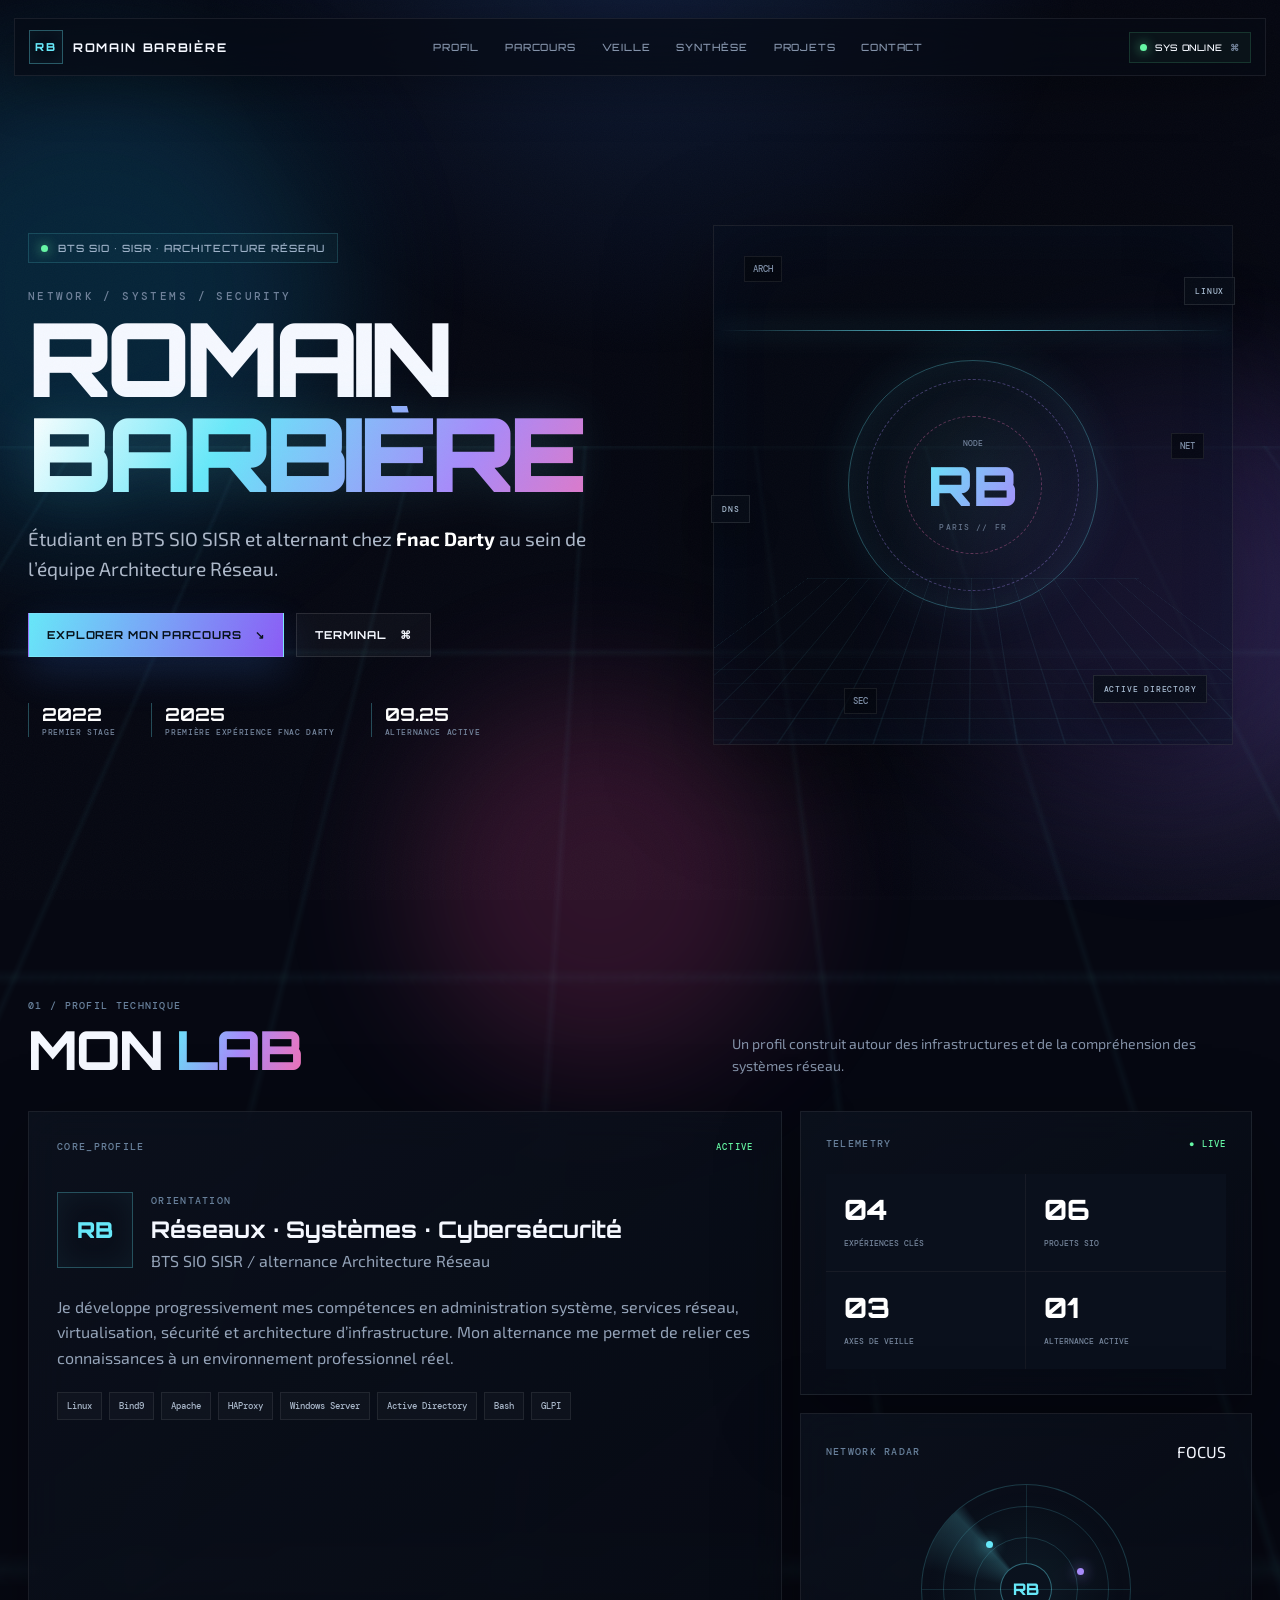
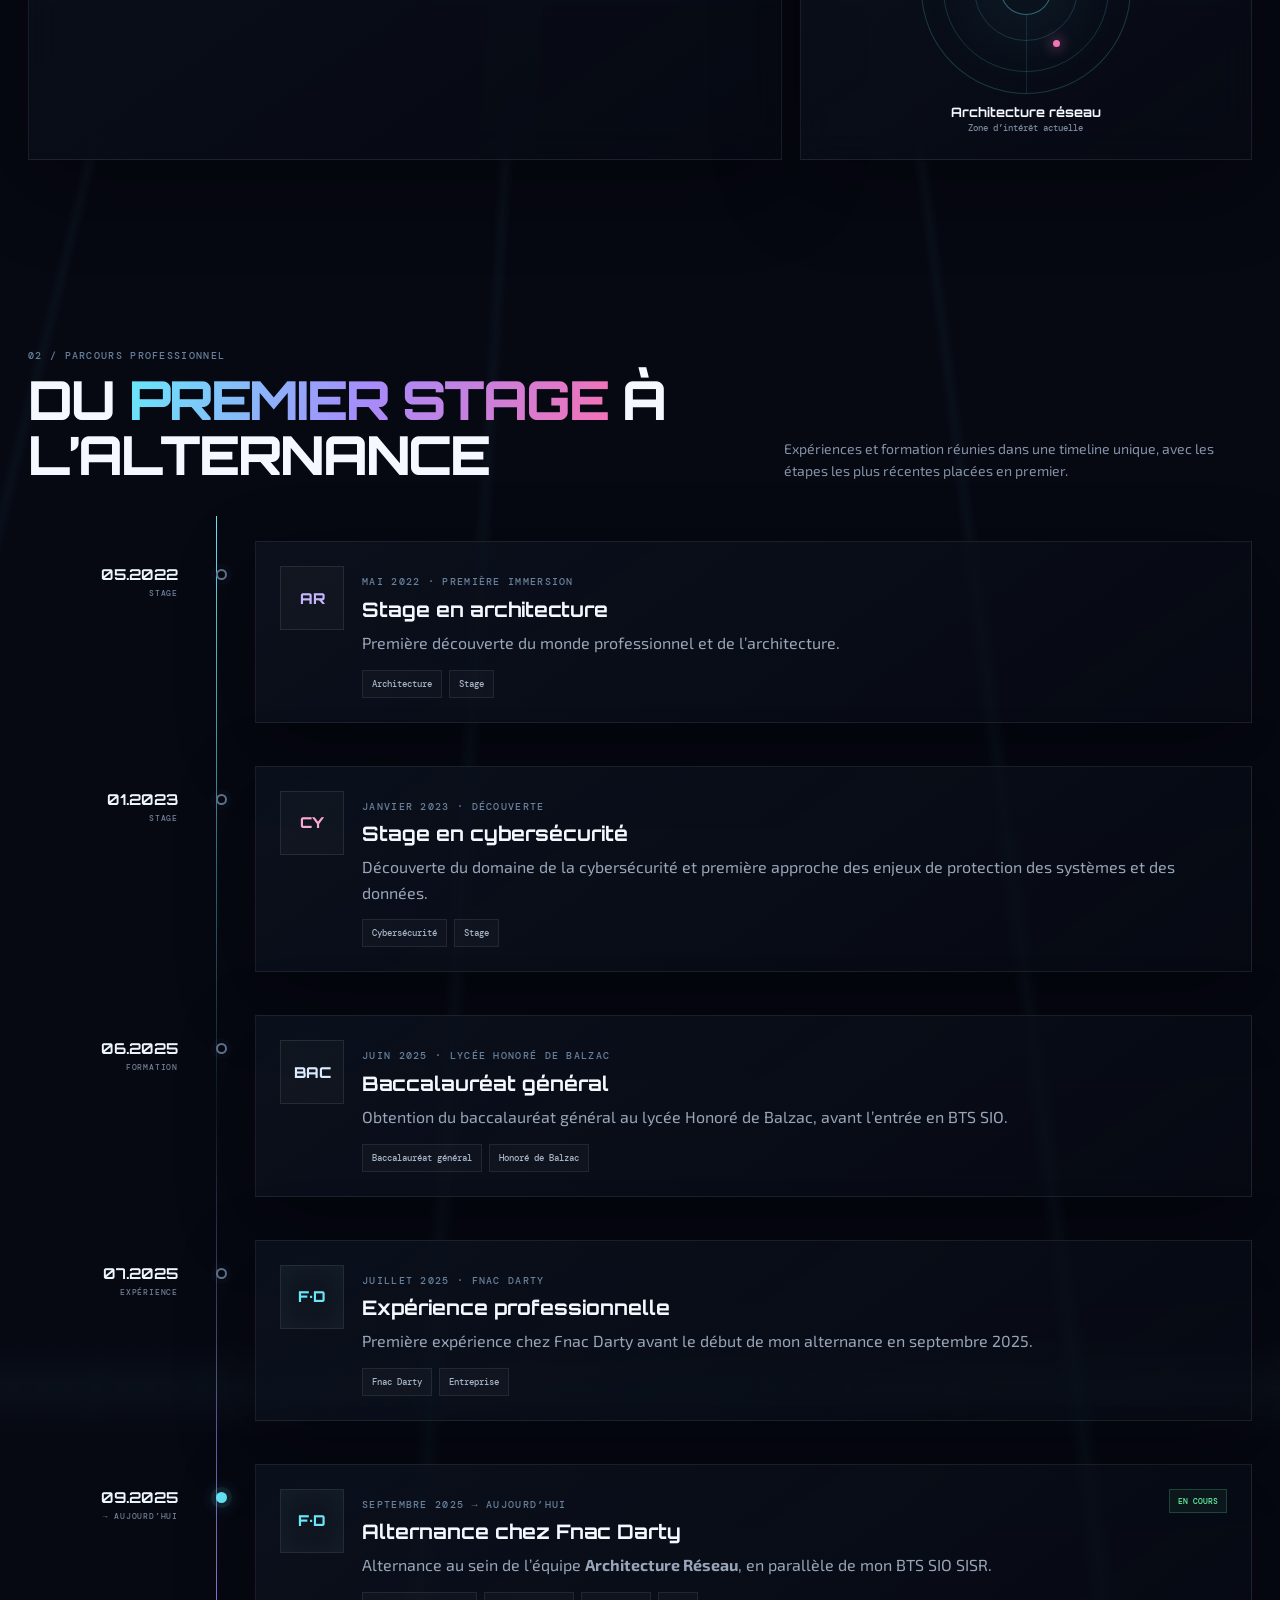
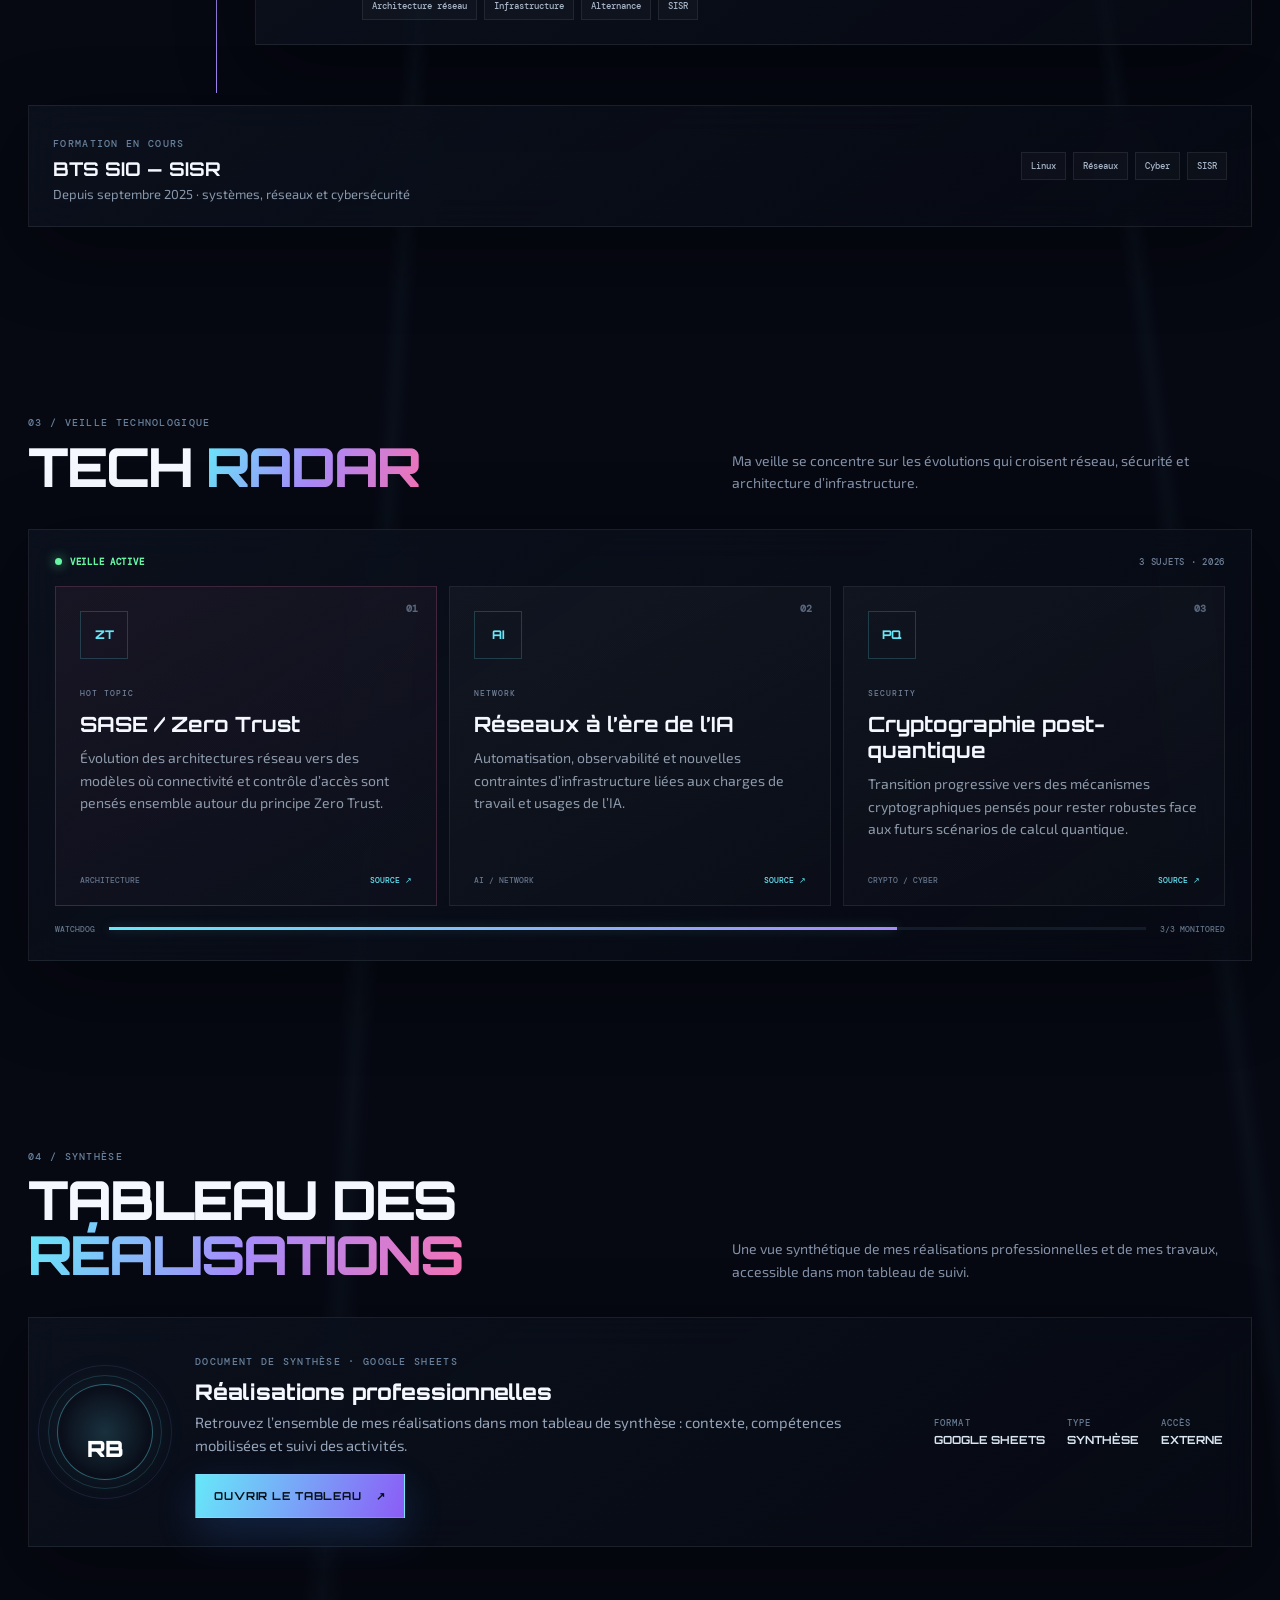
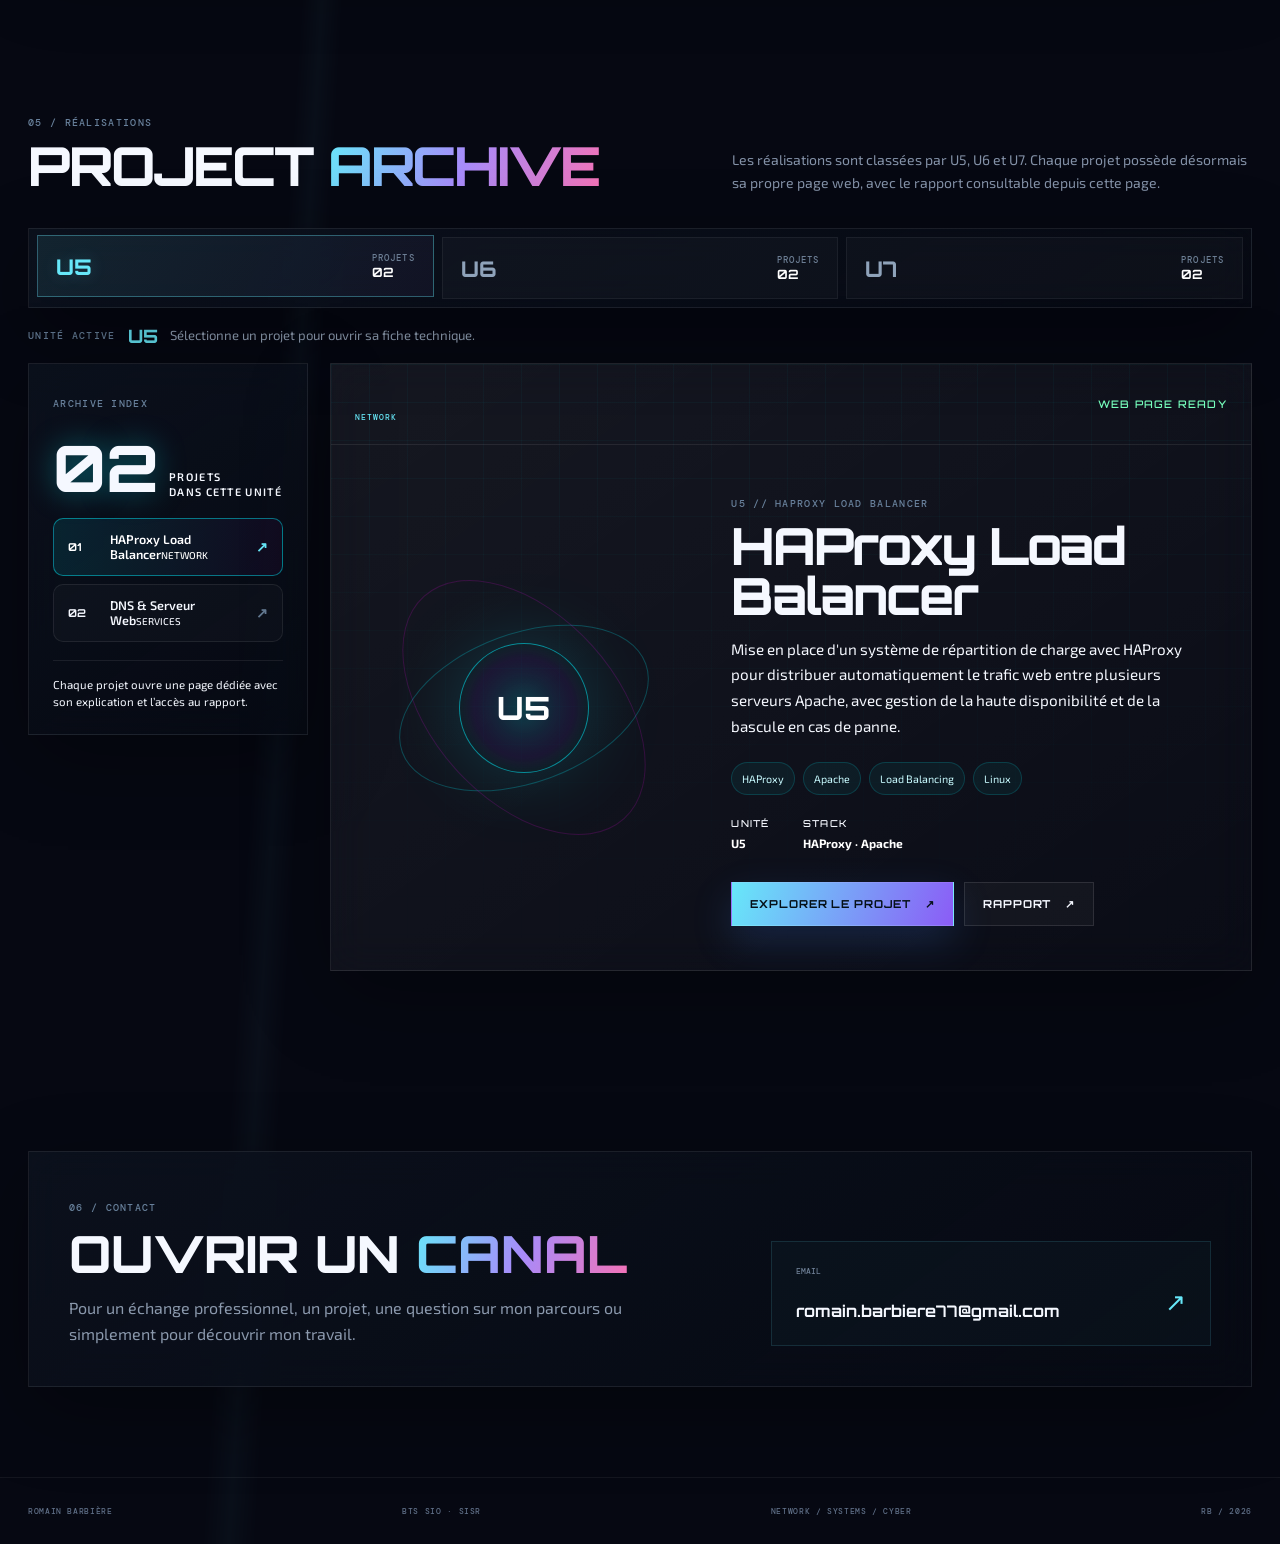
==== commit 28ec6d47: "Mise à jour du projet" ====
--- a/index.html
+++ b/index.html
@@ -17,54 +17,35 @@
 <div class="scroll-progress" id="scroll-progress"></div>
 
 <div id="loading-screen" class="loading-screen active">
-  <div class="boot-noise"></div>
-  <div class="boot-scanlines"></div>
-  <div class="boot-vignette"></div>
-  <div class="boot-grid"></div>
-  <div class="boot-network" aria-hidden="true">
-    <span class="node n1"></span><span class="node n2"></span><span class="node n3"></span><span class="node n4"></span><span class="node n5"></span>
-    <i class="link l1"></i><i class="link l2"></i><i class="link l3"></i><i class="link l4"></i>
+  <div class="cinematic-intro" aria-hidden="true">
+    <div class="intro-stars"></div>
+    <div class="intro-noise"></div>
+    <div class="intro-hud hud-top"><span>RB://SYSTEM</span><span>SECURE BOOT</span><span>NODE 01</span></div>
+    <div class="intro-hud hud-side left"><span>NETWORK</span><span>SYSTEMS</span><span>SECURITY</span></div>
+    <div class="intro-hud hud-side right"><span>ARCHITECTURE</span><span>SISR</span><span>FNAC DARTY</span></div>
+    <div class="intro-center">
+      <div class="intro-rings ring-a"></div>
+      <div class="intro-rings ring-b"></div>
+      <div class="intro-rings ring-c"></div>
+      <div class="intro-crosshair"></div>
+      <div class="intro-core">
+        <span class="core-glow"></span>
+        <strong>RB</strong>
+      </div>
+      <div class="intro-pulse"></div>
+    </div>
+    <div class="intro-title">
+      <span class="intro-code">IDENTITY // VERIFIED</span>
+      <h1>ROMAIN <em>BARBIÈRE</em></h1>
+      <p>NETWORK · SYSTEMS · CYBERSECURITY</p>
+    </div>
+    <div class="intro-data data-a"><small>PROFILE</small><b>LOADING</b></div>
+    <div class="intro-data data-b"><small>ACCESS</small><b>AUTHENTICATED</b></div>
+    <div class="intro-data data-c"><small>ARCH</small><b>ONLINE</b></div>
+    <div class="intro-progress-wrap"><div class="intro-progress-line"><i></i></div><div class="intro-progress-meta"><span class="loading-status">INITIALISATION DU PROFIL</span><strong class="loading-percentage">0%</strong></div></div>
+    <div class="intro-command">> mounting portfolio / <span>romain.barbiere</span>_</div>
+    <div class="intro-flash"></div>
   </div>
-  <div class="boot-shell cinematic-boot">
-    <div class="boot-top"><span>RB // PORTFOLIO OS <b>v10.0</b></span><span>SECURE SESSION · <em>ENCRYPTED</em></span></div>
-    <div class="boot-command"><span class="prompt">SYSTEM://</span><span id="boot-command-text">INITIALIZE PERSONAL NODE</span><span class="cursor-block"></span></div>
-    <div class="boot-core cinematic-core radar-searching">
-      <div class="dragon-radar scouter-mode">
-        <div class="scouter-arrows" aria-hidden="true">
-          <i class="arrow ar1">➤</i><i class="arrow ar2">➤</i><i class="arrow ar3">➤</i><i class="arrow ar4">➤</i>
-        </div>
-        <div class="radar-inner-ring"></div>
-        <div class="scanner-point"><span class="scanner-dot"></span><span class="scanner-pulse"></span></div>
-        <div class="scanner-target-ring"></div>
-        <div class="scanner-analysis"></div>
-        <div class="scanner-status">
-          <strong id="scouter-caption">RECHERCHE...</strong>
-          <span id="scouter-sub">CIBLE NON IDENTIFIÉE</span>
-        </div>
-        <div class="radar-hud hud-top">SCOUT // RECHERCHE DE SIGNAL</div>
-        <div class="radar-hud hud-bottom">ÉTAT : <b id="radar-state">RECHERCHE</b></div>
-      </div>
-      <div class="boot-ring ring-a"></div><div class="boot-ring ring-b"></div><div class="boot-ring ring-c"></div>
-      <div class="boot-orbit orbit-a"></div><div class="boot-orbit orbit-b"></div><div class="boot-mark">RB</div>
-      <span class="core-crosshair h"></span><span class="core-crosshair v"></span>
-      <div class="found-message" id="found-message">
-        <span class="found-kicker">SIGNAL IDENTIFIÉ</span>
-        <strong>PORTFOLIO TROUVÉ</strong>
-        <small id="connect-message">CONNEXION...</small>
-      </div>
-    </div>
-    <div class="boot-terminal">
-      <div class="terminal-line"><span>[01]</span><strong>VERIFYING IDENTITY</strong><b data-state="ok">OK</b></div>
-      <div class="terminal-line"><span>[02]</span><strong>LOADING NETWORK PROFILE</strong><b data-state="wait">WAIT</b></div>
-      <div class="terminal-line"><span>[03]</span><strong>MOUNTING PROJECT ARCHIVE</strong><b data-state="wait">WAIT</b></div>
-      <div class="terminal-line"><span>[04]</span><strong>SYNCING TECHNOLOGY RADAR</strong><b data-state="wait">WAIT</b></div>
-    </div>
-    <div class="boot-copy"><span>&gt; Connexion au profil personnel...</span><span>&gt; Analyse du parcours professionnel...</span><span>&gt; Déverrouillage de l’interface...</span></div>
-    <div class="loading-bar-container"><div class="loading-bar"><i class="bar-glow"></i></div></div>
-    <div class="boot-status-row"><span class="loading-status">AUTHENTICATION</span><strong class="loading-percentage">0%</strong></div>
-    <div class="boot-footer"><span>NETWORK / SYSTEMS / CYBER</span><span>PARIS // FR</span></div>
-  </div>
-  <div class="boot-reveal reveal-top"></div><div class="boot-reveal reveal-bottom"></div>
 </div>
 
 <div id="main-app" class="main-app">
@@ -72,7 +53,7 @@
   <div class="header-content">
     <a href="#top" class="brand"><span class="brand-mark">RB</span><span>ROMAIN BARBIÈRE</span></a>
     <nav class="quick-nav">
-      <a href="#profil">PROFIL</a><a href="#experience">PARCOURS</a><a href="#veille">VEILLE</a><a href="#projets">PROJETS</a><a href="#contact">CONTACT</a>
+      <a href="#profil">PROFIL</a><a href="#experience">PARCOURS</a><a href="#veille">VEILLE</a><a href="#synthese">SYNTHÈSE</a><a href="#projets">PROJETS</a><a href="#contact">CONTACT</a>
     </nav>
     <button class="status-pill" id="terminal-trigger"><span class="status-dot"></span><span>SYS ONLINE</span><b>⌘</b></button>
   </div>
@@ -87,7 +68,7 @@
     <p class="hero-subtitle">Étudiant en BTS SIO SISR et alternant chez <strong>Fnac Darty</strong> au sein de l’équipe Architecture Réseau.</p>
     <div class="hero-actions"><a href="#experience" class="cta-button primary">Explorer mon parcours <span>↘</span></a><button id="hero-terminal" class="cta-button secondary">Terminal <span>⌘</span></button></div>
     <div class="hero-stat-row">
-      <div><strong>2022</strong><span>PREMIER STAGE</span></div><div><strong>2023</strong><span>CYBERSÉCURITÉ</span></div><div><strong>2025</strong><span>BAC + FNAC DARTY</span></div><div><strong>09.25</strong><span>ALTERNANCE ACTIVE</span></div>
+      <div><strong>2022</strong><span>PREMIER STAGE</span></div><div><strong>2025</strong><span>PREMIÈRE EXPÉRIENCE FNAC DARTY</span></div><div><strong>09.25</strong><span>ALTERNANCE ACTIVE</span></div>
     </div>
   </div>
   <div class="hero-scene" aria-hidden="true">
@@ -110,21 +91,21 @@
     </article>
     <article class="glass-card metrics-card">
       <div class="card-top"><span class="card-code">TELEMETRY</span><span class="signal">● LIVE</span></div>
-      <div class="telemetry"><div><strong>05</strong><span>JALONS CLÉS</span></div><div><strong>06</strong><span>PROJETS SIO</span></div><div><strong>03</strong><span>AXES DE VEILLE</span></div><div><strong>01</strong><span>ALTERNANCE ACTIVE</span></div></div>
+      <div class="telemetry"><div><strong>04</strong><span>EXPÉRIENCES CLÉS</span></div><div><strong>06</strong><span>PROJETS SIO</span></div><div><strong>03</strong><span>AXES DE VEILLE</span></div><div><strong>01</strong><span>ALTERNANCE ACTIVE</span></div></div>
     </article>
     <article class="glass-card focus-card"><div class="focus-title"><span class="card-code">NETWORK RADAR</span><span>FOCUS</span></div><div class="radar"><i class="r1"></i><i class="r2"></i><i class="r3"></i><i class="sweep"></i><b class="blip one"></b><b class="blip two"></b><b class="blip three"></b><div class="radar-core">RB</div></div><p><strong>Architecture réseau</strong><span>Zone d’intérêt actuelle</span></p></article>
   </div>
 </section>
 
 <section class="section experience-section" id="experience">
-  <div class="section-heading"><div><span class="section-eyebrow">02 / PARCOURS</span><h2>MON <span class="gradient-text">ÉVOLUTION</span></h2></div><p>Une chronologie unique, du premier jalon en haut jusqu’à ma situation actuelle en bas.</p></div>
+  <div class="section-heading"><div><span class="section-eyebrow">02 / PARCOURS PROFESSIONNEL</span><h2>DU <span class="gradient-text">PREMIER STAGE</span> À L’ALTERNANCE</h2></div><p>Expériences et formation réunies dans une timeline unique, avec les étapes les plus récentes placées en premier.</p></div>
   <div class="timeline-wrap">
-    <div class="timeline-track" aria-hidden="true"><div class="timeline-track-line"></div><div class="timeline-track-glow"></div></div>
-    <article class="timeline-item education-item"><div class="timeline-index">01</div><div class="timeline-date"><strong>05.2022</strong><span>PREMIER JALON</span></div><div class="timeline-card glass-card"><div class="timeline-icon architecture">AR</div><div class="timeline-content"><div class="timeline-head"><div><span class="micro-label">MAI 2022 · IMMERSION</span><h3>Stage en architecture</h3></div><span class="timeline-kind">STAGE</span></div><p>Première découverte du monde professionnel et de l’architecture, point de départ de mon intérêt pour les environnements techniques.</p><div class="tags"><span>Architecture</span><span>Stage</span></div></div></div></article>
-    <article class="timeline-item education-item"><div class="timeline-index">02</div><div class="timeline-date"><strong>01.2023</strong><span>SPÉCIALISATION</span></div><div class="timeline-card glass-card"><div class="timeline-icon cyber">CY</div><div class="timeline-content"><div class="timeline-head"><div><span class="micro-label">JANVIER 2023 · DÉCOUVERTE</span><h3>Stage en cybersécurité</h3></div><span class="timeline-kind">STAGE</span></div><p>Découverte du domaine de la cybersécurité et première approche des enjeux de protection des systèmes et des données.</p><div class="tags"><span>Cybersécurité</span><span>Stage</span></div></div></div></article>
-    <article class="timeline-item education-item"><div class="timeline-index">03</div><div class="timeline-date"><strong>2025</strong><span>DIPLÔME</span></div><div class="timeline-card glass-card"><div class="timeline-icon bac">BA</div><div class="timeline-content"><div class="timeline-head"><div><span class="micro-label">2025 · LYCÉE HONORÉ DE BALZAC</span><h3>Baccalauréat général</h3></div><span class="timeline-kind">FORMATION</span></div><p>Baccalauréat général obtenu au lycée Honoré de Balzac, avant l’entrée en BTS SIO.</p><div class="tags"><span>Baccalauréat général</span><span>Honoré de Balzac</span></div></div></div></article>
-    <article class="timeline-item education-item"><div class="timeline-index">04</div><div class="timeline-date"><strong>07.2025</strong><span>ENTREPRISE</span></div><div class="timeline-card glass-card"><div class="timeline-icon fnac">F·D</div><div class="timeline-content"><div class="timeline-head"><div><span class="micro-label">JUILLET 2025 · FNAC DARTY</span><h3>Première expérience chez Fnac Darty</h3></div><span class="timeline-kind">EXPÉRIENCE</span></div><p>Première immersion professionnelle au sein du groupe, avant le début de mon alternance en septembre 2025.</p><div class="tags"><span>Fnac Darty</span><span>Entreprise</span><span>Juillet 2025</span></div></div></div></article>
-    <article class="timeline-item current"><div class="timeline-index">05</div><div class="timeline-date"><strong>09.2025</strong><span>AUJOURD’HUI</span></div><div class="timeline-card glass-card current-card"><div class="timeline-icon fnac">F·D</div><div class="timeline-content"><div class="timeline-head"><div><span class="micro-label">SEPTEMBRE 2025 → AUJOURD’HUI</span><h3>Alternance chez Fnac Darty</h3></div><span class="current-badge">EN COURS</span></div><p>Alternance au sein de l’équipe <strong>Architecture Réseau</strong>, en parallèle de mon BTS SIO SISR. Une expérience qui me confronte directement aux problématiques d’infrastructure et d’architecture réseau en entreprise.</p><div class="tags"><span>Architecture réseau</span><span>Infrastructure</span><span>Alternance</span><span>SISR</span></div></div></div></article>
+    <div class="timeline-axis"><span></span></div>
+    <article class="timeline-item"><div class="timeline-date"><strong>05.2022</strong><span>STAGE</span></div><div class="timeline-dot"></div><div class="glass-card timeline-card"><div class="timeline-icon architecture">AR</div><div><span class="micro-label">MAI 2022 · PREMIÈRE IMMERSION</span><h3>Stage en architecture</h3><p>Première découverte du monde professionnel et de l’architecture.</p><div class="tags"><span>Architecture</span><span>Stage</span></div></div></div></article>
+    <article class="timeline-item"><div class="timeline-date"><strong>01.2023</strong><span>STAGE</span></div><div class="timeline-dot"></div><div class="glass-card timeline-card"><div class="timeline-icon cyber">CY</div><div><span class="micro-label">JANVIER 2023 · DÉCOUVERTE</span><h3>Stage en cybersécurité</h3><p>Découverte du domaine de la cybersécurité et première approche des enjeux de protection des systèmes et des données.</p><div class="tags"><span>Cybersécurité</span><span>Stage</span></div></div></div></article>
+    <article class="timeline-item"><div class="timeline-date"><strong>06.2025</strong><span>FORMATION</span></div><div class="timeline-dot"></div><div class="glass-card timeline-card"><div class="timeline-icon edu">BAC</div><div><span class="micro-label">JUIN 2025 · LYCÉE HONORÉ DE BALZAC</span><h3>Baccalauréat général</h3><p>Obtention du baccalauréat général au lycée Honoré de Balzac, avant l’entrée en BTS SIO.</p><div class="tags"><span>Baccalauréat général</span><span>Honoré de Balzac</span></div></div></div></article>
+    <article class="timeline-item"><div class="timeline-date"><strong>07.2025</strong><span>EXPÉRIENCE</span></div><div class="timeline-dot"></div><div class="glass-card timeline-card"><div class="timeline-icon fnac">F·D</div><div><span class="micro-label">JUILLET 2025 · FNAC DARTY</span><h3>Expérience professionnelle</h3><p>Première expérience chez Fnac Darty avant le début de mon alternance en septembre 2025.</p><div class="tags"><span>Fnac Darty</span><span>Entreprise</span></div></div></div></article>
+    <article class="timeline-item current"><div class="timeline-date"><strong>09.2025</strong><span>→ AUJOURD’HUI</span></div><div class="timeline-dot"></div><div class="glass-card timeline-card current-card"><div class="timeline-icon fnac">F·D</div><div><div class="timeline-head"><div><span class="micro-label">SEPTEMBRE 2025 → AUJOURD’HUI</span><h3>Alternance chez Fnac Darty</h3></div><span class="current-badge">EN COURS</span></div><p>Alternance au sein de l’équipe <strong>Architecture Réseau</strong>, en parallèle de mon BTS SIO SISR.</p><div class="tags"><span>Architecture réseau</span><span>Infrastructure</span><span>Alternance</span><span>SISR</span></div></div></div></article>
   </div>
   <div class="education-strip glass-card"><div><span class="micro-label">FORMATION EN COURS</span><h3>BTS SIO — SISR</h3><p>Depuis septembre 2025 · systèmes, réseaux et cybersécurité</p></div><div class="education-tags"><span>Linux</span><span>Réseaux</span><span>Cyber</span><span>SISR</span></div></div>
 </section>
@@ -142,20 +123,34 @@
   </div>
 </section>
 
+<section class="section synthesis-section" id="synthese">
+  <div class="section-heading"><div><span class="section-eyebrow">04 / SYNTHÈSE</span><h2>TABLEAU DES <span class="gradient-text">RÉALISATIONS</span></h2></div><p>Une vue synthétique de mes réalisations professionnelles et de mes travaux, accessible dans mon tableau de suivi.</p></div>
+  <article class="glass-card synthesis-card">
+    <div class="synthesis-orb"><span></span><strong>RB</strong></div>
+    <div class="synthesis-copy"><span class="micro-label">DOCUMENT DE SYNTHÈSE · GOOGLE SHEETS</span><h3>Réalisations professionnelles</h3><p>Retrouvez l’ensemble de mes réalisations dans mon tableau de synthèse : contexte, compétences mobilisées et suivi des activités.</p><a class="cta-button primary" href="https://docs.google.com/spreadsheets/d/18vNejR5a1m3h22d2KtLeEo0Uzaa_g0el/edit?usp=drive_link&ouid=113695881678060958123&rtpof=true&sd=true" target="_blank" rel="noopener noreferrer">OUVRIR LE TABLEAU <span>↗</span></a></div>
+    <div class="synthesis-meta"><div><span>FORMAT</span><strong>GOOGLE SHEETS</strong></div><div><span>TYPE</span><strong>SYNTHÈSE</strong></div><div><span>ACCÈS</span><strong>EXTERNE</strong></div></div>
+  </article>
+</section>
+
 <section class="section projects-section" id="projets">
-  <div class="section-heading"><div><span class="section-eyebrow">04 / RÉALISATIONS</span><h2>PROJECT <span class="gradient-text">GRID</span></h2></div><button class="ghost-button" id="projects-trigger">CENTRE DE COMMANDE ↗</button></div>
-  <div class="project-grid">
-    <button class="project-card featured" data-project="0"><span class="project-index">01</span><span class="project-type">NETWORK</span><h3>HAProxy Load Balancer</h3><p>Répartition de charge et haute disponibilité.</p><span class="project-open">OUVRIR LE DOSSIER ↗</span></button>
-    <button class="project-card" data-project="1"><span class="project-index">02</span><span class="project-type">SERVICES</span><h3>DNS & Serveur Web</h3><p>Bind9, résolution de noms et Apache.</p><span class="project-open">EXAMINER ↗</span></button>
-    <button class="project-card" data-project="2"><span class="project-index">03</span><span class="project-type">LINUX</span><h3>Administration Linux</h3><p>Utilisateurs, permissions et sudo.</p><span class="project-open">EXAMINER ↗</span></button>
-    <button class="project-card" data-project="3"><span class="project-index">04</span><span class="project-type">INFRA</span><h3>Infrastructure Linux</h3><p>Serveurs, Bash et automatisation.</p><span class="project-open">EXAMINER ↗</span></button>
-    <button class="project-card" data-project="4"><span class="project-index">05</span><span class="project-type">ITSM</span><h3>Serveur GLPI</h3><p>Parc informatique et Helpdesk.</p><span class="project-open">EXAMINER ↗</span></button>
-    <button class="project-card" data-project="5"><span class="project-index">06</span><span class="project-type">IDENTITY</span><h3>Active Directory</h3><p>Annuaire centralisé et stratégies GPO.</p><span class="project-open">EXAMINER ↗</span></button>
+  <div class="section-heading"><div><span class="section-eyebrow">05 / RÉALISATIONS</span><h2>PROJECT <span class="gradient-text">ARCHIVE</span></h2></div><p>Les réalisations sont classées par U5, U6 et U7. Chaque projet possède désormais sa propre page web, avec le rapport consultable depuis cette page.</p></div>
+  <div class="unit-tabs glass-card" id="unit-tabs">
+    <button class="unit-tab active" data-unit="U5"><span>U5</span><small>PROJETS</small><b>02</b></button>
+    <button class="unit-tab" data-unit="U6"><span>U6</span><small>PROJETS</small><b>02</b></button>
+    <button class="unit-tab" data-unit="U7"><span>U7</span><small>PROJETS</small><b>02</b></button>
+  </div>
+  <div class="unit-caption" id="unit-caption"><span class="micro-label">UNITÉ ACTIVE</span><strong>U5</strong><p>Sélectionne un projet pour ouvrir sa fiche technique.</p></div>
+  <div class="project-command-grid">
+    <aside class="project-index-panel glass-card"><span class="micro-label">ARCHIVE INDEX</span><div class="command-count"><strong id="unit-count">02</strong><span>PROJETS<br>DANS CETTE UNITÉ</span></div><div class="project-selector" id="project-selector"></div><div class="command-tip">Chaque projet ouvre une page dédiée avec son explication et l’accès au rapport.</div></aside>
+    <article class="project-stage glass-card" id="project-stage">
+      <div class="stage-grid"></div><div class="stage-header"><span class="project-type" id="stage-type">NETWORK</span><span class="stage-status">WEB PAGE READY</span></div>
+      <div class="stage-main"><div class="stage-visual" id="stage-visual"><div class="stage-core">01</div><div class="stage-orbit"></div><div class="stage-orbit orbit-b"></div><span class="stage-node n1"></span><span class="stage-node n2"></span><span class="stage-node n3"></span></div><div class="stage-copy"><span class="micro-label" id="stage-code">U5 // PROJECT 01</span><h3 id="stage-title">HAProxy Load Balancer</h3><p id="stage-description">Mise en place d'un système de répartition de charge avec HAProxy.</p><div class="stage-tags" id="stage-tags"></div><div class="stage-meta"><div><span>UNITÉ</span><strong id="stage-meta-unit">U5</strong></div><div><span>STACK</span><strong id="stage-meta-stack">HAProxy · Apache</strong></div></div><div class="stage-actions"><a id="stage-web-link" class="cta-button primary" href="#" target="_blank" rel="noopener noreferrer">EXPLORER LE PROJET <span>↗</span></a><a id="stage-report-link" class="cta-button secondary" href="#" target="_blank" rel="noopener noreferrer">RAPPORT <span>↗</span></a></div></div></div>
+    </article>
   </div>
 </section>
 
 <section class="section contact-section" id="contact">
-  <div class="contact-layout glass-card"><div><span class="section-eyebrow">05 / CONTACT</span><h2>OUVRIR UN <span class="gradient-text">CANAL</span></h2><p>Pour un échange professionnel, un projet, une question sur mon parcours ou simplement pour découvrir mon travail.</p></div><a href="mailto:romain.barbiere77@gmail.com" class="contact-mail"><small>EMAIL</small><strong>romain.barbiere77@gmail.com</strong><span>↗</span></a></div>
+  <div class="contact-layout glass-card"><div><span class="section-eyebrow">06 / CONTACT</span><h2>OUVRIR UN <span class="gradient-text">CANAL</span></h2><p>Pour un échange professionnel, un projet, une question sur mon parcours ou simplement pour découvrir mon travail.</p></div><a href="mailto:romain.barbiere77@gmail.com" class="contact-mail"><small>EMAIL</small><strong>romain.barbiere77@gmail.com</strong><span>↗</span></a></div>
 </section>
 </main>
 <footer class="footer"><span>ROMAIN BARBIÈRE</span><span>BTS SIO · SISR</span><span>NETWORK / SYSTEMS / CYBER</span><span>RB / 2026</span></footer>
--- a/portfolio8.css
+++ b/portfolio8.css
@@ -1,7 +1,7 @@
 :root{--bg:#060812;--panel:rgba(10,15,28,.72);--panel2:rgba(12,20,35,.9);--line:rgba(255,255,255,.1);--text:#f5f8ff;--muted:#94a3b8;--cyan:#67e8f9;--blue:#3b82f6;--violet:#a78bfa;--pink:#f472b6;--green:#66f7a5;--orange:#ff9e57;--font-display:'Orbitron',sans-serif;--font-body:'Exo 2',sans-serif;--font-mono:'DM Mono',monospace;--shadow:0 24px 80px rgba(0,0,0,.32)}
 *{box-sizing:border-box;margin:0;padding:0}html{scroll-behavior:smooth}body{font-family:var(--font-body);color:var(--text);background:var(--bg);overflow-x:hidden;line-height:1.6}body.modal-open{overflow:hidden}button,a{font:inherit}button{color:inherit}a{text-decoration:none;color:inherit}
 body:before{content:'';position:fixed;inset:0;pointer-events:none;background:radial-gradient(circle at 50% -10%,rgba(59,130,246,.18),transparent 38%),radial-gradient(circle at 100% 80%,rgba(167,139,250,.11),transparent 30%);z-index:-5}.noise{position:fixed;inset:0;pointer-events:none;opacity:.04;background-image:url("data:image/svg+xml,%3Csvg xmlns='http://www.w3.org/2000/svg' width='180' height='180' viewBox='0 0 180 180'%3E%3Cfilter id='n'%3E%3CfeTurbulence type='fractalNoise' baseFrequency='.9' numOctaves='2' stitchTiles='stitch'/%3E%3C/filter%3E%3Crect width='100%25' height='100%25' filter='url(%23n)' opacity='.7'/%3E%3C/svg%3E");z-index:30}.background-grid{position:fixed;inset:0;background-image:linear-gradient(rgba(103,232,249,.045) 1px,transparent 1px),linear-gradient(90deg,rgba(103,232,249,.045) 1px,transparent 1px);background-size:48px 48px;mask-image:linear-gradient(to bottom,rgba(0,0,0,.95),transparent 95%);z-index:-4;transform:perspective(800px) rotateX(60deg) scale(1.8) translateY(28%);transform-origin:center top}.aurora{position:fixed;filter:blur(70px);border-radius:50%;pointer-events:none;z-index:-3;opacity:.18}.aurora-a{width:500px;height:500px;background:#0ea5e9;left:-160px;top:5%}.aurora-b{width:420px;height:420px;background:#8b5cf6;right:-100px;top:42%}.aurora-c{width:380px;height:380px;background:#ec4899;left:32%;bottom:-170px}.scroll-progress{position:fixed;top:0;left:0;width:0;height:3px;background:linear-gradient(90deg,var(--cyan),var(--violet),var(--pink));z-index:2000;box-shadow:0 0 18px rgba(103,232,249,.7)}
-.main-app{opacity:0;transform:scale(1.025) translateY(18px);filter:blur(7px);transition:1s cubic-bezier(.16,1,.3,1)}.main-app.visible{opacity:1;transform:none;filter:none}.loading-screen{position:fixed;inset:0;background:#02040a;z-index:3000;display:grid;place-items:center;overflow:hidden;transition:opacity .8s cubic-bezier(.16,1,.3,1),visibility .8s}.loading-screen:not(.active){opacity:0;visibility:hidden}.boot-noise,.boot-scanlines,.boot-vignette,.boot-grid,.boot-network,.boot-reveal{position:absolute;inset:0;pointer-events:none}.boot-noise{opacity:.045;background-image:radial-gradient(circle at 20% 20%,#fff 0 1px,transparent 1px),radial-gradient(circle at 80% 70%,#fff 0 1px,transparent 1px);background-size:9px 9px,13px 13px}.boot-scanlines{background:repeating-linear-gradient(to bottom,transparent 0,transparent 3px,rgba(103,232,249,.025) 4px,transparent 5px);mix-blend-mode:screen}.boot-vignette{background:radial-gradient(circle at 50% 50%,transparent 28%,rgba(0,0,0,.72) 100%)}.boot-grid{inset:auto -10% -32% -10%;height:68%;background-image:linear-gradient(rgba(103,232,249,.06) 1px,transparent 1px),linear-gradient(90deg,rgba(103,232,249,.06) 1px,transparent 1px);background-size:44px 44px;transform:perspective(700px) rotateX(63deg);transform-origin:center bottom;opacity:.55;animation:bootGridMove 5s linear infinite}.boot-shell{width:min(860px,92vw);padding:26px 28px 22px;border:1px solid rgba(103,232,249,.17);background:linear-gradient(160deg,rgba(6,12,23,.94),rgba(2,6,13,.86));box-shadow:var(--shadow),0 0 100px rgba(59,130,246,.12),inset 0 0 80px rgba(103,232,249,.025);position:relative;z-index:5;overflow:hidden}.boot-shell:before{content:'';position:absolute;left:0;right:0;top:0;height:1px;background:linear-gradient(90deg,transparent,var(--cyan),var(--violet),transparent);box-shadow:0 0 20px rgba(103,232,249,.65)}.boot-top,.boot-status-row,.boot-footer{display:flex;justify-content:space-between;gap:18px;font-family:var(--font-mono);font-size:10px;color:#7f94ad;letter-spacing:.05em}.boot-top b{color:var(--cyan);font-weight:500}.boot-top em{color:var(--green);font-style:normal}.boot-command{margin:18px 0 4px;font:500 11px var(--font-mono);color:#93a7bd}.boot-command .prompt{color:var(--cyan);margin-right:8px}.cursor-block{display:inline-block;width:7px;height:12px;background:var(--cyan);vertical-align:-2px;animation:blink .75s steps(1) infinite}.boot-core{height:260px;display:grid;place-items:center;position:relative}.cinematic-core:after{content:'';position:absolute;width:270px;height:270px;border-radius:50%;border:1px dashed rgba(103,232,249,.1);animation:spin 18s linear infinite}.boot-ring{position:absolute;border-radius:50%;border:1px solid rgba(103,232,249,.6)}.ring-a{width:145px;height:145px;animation:spin 6s linear infinite}.ring-b{width:205px;height:205px;border-color:rgba(167,139,250,.36);animation:spin 11s linear infinite reverse}.ring-c{width:245px;height:245px;border-style:dashed;border-color:rgba(244,114,182,.25);animation:spin 20s linear infinite}.boot-orbit{position:absolute;width:178px;height:60px;border:1px solid rgba(103,232,249,.24);border-radius:50%;transform:rotate(25deg);animation:orbitTilt 7s linear infinite}.orbit-b{width:160px;height:52px;transform:rotate(-35deg);border-color:rgba(167,139,250,.24);animation-duration:9s;animation-direction:reverse}.boot-mark{font:900 50px var(--font-display);letter-spacing:.08em;background:linear-gradient(135deg,#fff,var(--cyan),var(--violet),var(--pink));-webkit-background-clip:text;color:transparent;filter:drop-shadow(0 0 22px rgba(103,232,249,.35));z-index:2}.core-crosshair{position:absolute;background:rgba(103,232,249,.18)}.core-crosshair.h{width:330px;height:1px}.core-crosshair.v{width:1px;height:180px}.boot-network{opacity:.5}.boot-network .node{position:absolute;width:4px;height:4px;background:var(--cyan);border-radius:50%;box-shadow:0 0 15px var(--cyan);animation:nodePulse 2s infinite}.boot-network .node.n1{left:14%;top:25%}.boot-network .node.n2{right:18%;top:19%;animation-delay:.35s}.boot-network .node.n3{left:24%;bottom:21%;animation-delay:.7s}.boot-network .node.n4{right:11%;bottom:28%;animation-delay:1.1s}.boot-network .node.n5{left:50%;top:10%;animation-delay:1.45s}.boot-network .link{position:absolute;height:1px;background:linear-gradient(90deg,transparent,rgba(103,232,249,.3),transparent);transform-origin:left center}.boot-network .l1{left:14%;top:25%;width:41%;transform:rotate(-13deg)}.boot-network .l2{left:50%;top:10%;width:38%;transform:rotate(17deg)}.boot-network .l3{left:24%;bottom:21%;width:34%;transform:rotate(-17deg)}.boot-network .l4{left:50%;top:10%;width:49%;transform:rotate(73deg)}.boot-terminal{display:grid;grid-template-columns:1fr 1fr;gap:6px;padding:12px;border:1px solid rgba(255,255,255,.05);background:rgba(0,0,0,.22);font:10px/1.4 var(--font-mono)}.terminal-line{display:grid;grid-template-columns:30px 1fr auto;gap:7px;color:#74869c}.terminal-line span{color:#52657c}.terminal-line strong{font-weight:500}.terminal-line b{font-weight:500}.terminal-line b[data-state="ok"]{color:var(--green)}.terminal-line b[data-state="wait"]{color:#9aabc1}.boot-copy{display:grid;gap:4px;font:10px var(--font-mono);color:#7e91a7;margin:13px 0 14px}.boot-copy span:first-child{color:var(--cyan)}.loading-bar-container{height:5px;background:#101827;overflow:hidden;margin:0 0 10px;border:1px solid rgba(103,232,249,.06)}.loading-bar{height:100%;width:0;background:linear-gradient(90deg,var(--cyan),var(--violet),var(--pink));box-shadow:0 0 20px var(--cyan);position:relative}.bar-glow{position:absolute;right:-4px;top:-2px;width:14px;height:9px;background:#fff;filter:blur(5px);opacity:.8}.boot-footer{margin-top:14px;color:#52677e}.boot-reveal{z-index:10;background:#02040a;transform:scaleY(0);transition:transform .9s cubic-bezier(.8,0,.2,1)}.reveal-top{transform-origin:top}.reveal-bottom{transform-origin:bottom}.loading-screen.unlock .reveal-top,.loading-screen.unlock .reveal-bottom{transform:scaleY(1)}.boot-shell.unlocking{animation:bootExit .8s cubic-bezier(.16,1,.3,1) forwards}.terminal-line{opacity:.35;transform:translateX(-5px);transition:.2s}.terminal-line.active{opacity:1;transform:none}.terminal-line.done{color:#aec3d9}.terminal-line.done b:after{content:' ✓';color:var(--green)}@keyframes bootGridMove{to{transform:perspective(700px) rotateX(63deg) translateY(44px)}}@keyframes orbitTilt{to{transform:rotate(385deg) scaleY(.96)}}@keyframes blink{50%{opacity:0}}@keyframes nodePulse{50%{transform:scale(2.2);opacity:.4}}@keyframes bootExit{to{opacity:0;transform:scale(.96);filter:blur(8px)}}
+.main-app{opacity:0;transform:scale(.992);transition:.55s cubic-bezier(.2,.8,.2,1)}.main-app.visible{opacity:1;transform:none}.loading-screen{position:fixed;inset:0;background:#04060b;z-index:3000;display:grid;place-items:center;transition:.38s ease}.loading-screen:not(.active){opacity:0;visibility:hidden}.intro-minimal{width:min(430px,84vw);text-align:center;position:relative}.intro-kicker{font:500 9px var(--font-mono);letter-spacing:.28em;color:#61738b;margin-bottom:24px;opacity:0;animation:introIn .35s .05s ease forwards}.intro-monogram{display:flex;justify-content:center;gap:0;font:900 clamp(4rem,11vw,6.2rem) var(--font-display);letter-spacing:-.14em;line-height:1;background:linear-gradient(135deg,#f8fbff 20%,var(--cyan) 52%,var(--violet) 88%);-webkit-background-clip:text;background-clip:text;color:transparent;filter:drop-shadow(0 0 22px rgba(103,232,249,.14));opacity:0;transform:translateY(10px) scale(.94);animation:introLogo .55s .12s cubic-bezier(.2,.8,.2,1) forwards}.intro-monogram span:last-child{margin-left:-.06em}.intro-line{width:170px;height:1px;background:rgba(103,232,249,.12);margin:20px auto 13px;position:relative;overflow:hidden;opacity:0;animation:introIn .35s .42s ease forwards}.intro-line i{display:block;width:45%;height:100%;background:linear-gradient(90deg,transparent,var(--cyan),transparent);animation:introSweep .65s .48s ease forwards}.intro-name{font:600 10px var(--font-display);letter-spacing:.2em;color:#aab8c9;opacity:0;animation:introIn .35s .48s ease forwards}.intro-status{display:flex;justify-content:center;gap:14px;margin-top:18px;font:500 9px var(--font-mono);color:#65768b;opacity:0;animation:introIn .35s .58s ease forwards}.intro-status strong{color:var(--cyan);font-weight:500;min-width:30px}.loading-bar{display:none} @keyframes introIn{to{opacity:1}} @keyframes introLogo{to{opacity:1;transform:none}} @keyframes introSweep{from{transform:translateX(-150%)}to{transform:translateX(330%)}}
 .floating-header{position:fixed;top:18px;left:50%;transform:translateX(-50%);width:min(1320px,calc(100% - 28px));z-index:1000}.header-content{display:flex;align-items:center;gap:22px;padding:11px 14px;border:1px solid rgba(255,255,255,.08);background:rgba(7,11,20,.7);backdrop-filter:blur(24px);box-shadow:0 14px 50px rgba(0,0,0,.3)}.brand{display:flex;align-items:center;gap:10px;font:700 12px var(--font-display);letter-spacing:.14em;white-space:nowrap}.brand-mark{width:34px;height:34px;display:grid;place-items:center;border:1px solid rgba(103,232,249,.35);color:var(--cyan);font:800 11px var(--font-display);box-shadow:inset 0 0 20px rgba(103,232,249,.06)}.quick-nav{display:flex;gap:6px;margin:auto}.quick-nav a{font:500 10px var(--font-display);letter-spacing:.08em;color:#8392a9;padding:9px 10px;transition:.2s}.quick-nav a:hover,.quick-nav a.active{color:var(--text);background:rgba(103,232,249,.06)}.status-pill{display:flex;align-items:center;gap:8px;border:1px solid rgba(102,247,165,.15);background:rgba(102,247,165,.04);padding:9px 10px;cursor:pointer;font:500 9px var(--font-display);letter-spacing:.07em}.status-pill b{color:#74849b}.status-dot,.live-dot{width:7px;height:7px;border-radius:50%;background:var(--green);box-shadow:0 0 12px rgba(102,247,165,.8);animation:pulse 1.8s infinite}
 .hero-section{min-height:100vh;width:min(1320px,100%);margin:auto;padding:150px 28px 80px;display:grid;grid-template-columns:1.05fr .95fr;align-items:center;gap:50px;position:relative}.hero-badge{display:inline-flex;align-items:center;gap:10px;padding:8px 12px;border:1px solid rgba(103,232,249,.16);background:rgba(103,232,249,.03);font:500 10px var(--font-display);letter-spacing:.1em;color:#9eb2c9}.hero-kicker{font:500 11px var(--font-mono);letter-spacing:.22em;color:#6e8099;margin:26px 0 8px}.hero-copy h1{font:900 clamp(3.5rem,8vw,8.2rem) var(--font-display);line-height:.92;letter-spacing:-.06em}.hero-copy h1 span{display:block}.hero-copy h1 em{display:block;font-style:normal;background:linear-gradient(120deg,#fff 0%,var(--cyan) 32%,var(--violet) 70%,var(--pink) 100%);-webkit-background-clip:text;color:transparent;filter:drop-shadow(0 0 24px rgba(103,232,249,.15))}.hero-subtitle{max-width:650px;color:#aeb9ca;font-size:clamp(1rem,1.6vw,1.2rem);margin:24px 0 28px}.hero-subtitle strong{color:#fff}.hero-actions{display:flex;gap:12px;flex-wrap:wrap}.cta-button{display:inline-flex;align-items:center;justify-content:center;gap:14px;padding:14px 18px;border:1px solid rgba(255,255,255,.11);cursor:pointer;font:700 11px var(--font-display);letter-spacing:.08em;text-transform:uppercase;transition:.25s}.cta-button.primary{background:linear-gradient(110deg,var(--cyan),#8b5cf6);color:#051018;box-shadow:0 15px 40px rgba(59,130,246,.2)}.cta-button.secondary{background:rgba(255,255,255,.03)}.cta-button:hover{transform:translateY(-3px);box-shadow:0 20px 50px rgba(0,0,0,.3)}.hero-stat-row{display:flex;gap:36px;margin-top:46px}.hero-stat-row div{display:grid;gap:2px;padding-left:13px;border-left:1px solid rgba(103,232,249,.3)}.hero-stat-row strong{font:700 18px var(--font-display);color:#fff}.hero-stat-row span{font:500 8px var(--font-mono);letter-spacing:.08em;color:#75869e}.hero-scene{min-height:520px;position:relative;display:grid;place-items:center}.scene-frame{width:min(520px,100%);aspect-ratio:1;position:relative;border:1px solid rgba(255,255,255,.08);background:radial-gradient(circle at 50% 48%,rgba(103,232,249,.08),transparent 40%),rgba(7,11,20,.52);box-shadow:0 30px 100px rgba(0,0,0,.4),inset 0 0 80px rgba(59,130,246,.04);overflow:hidden}.scene-grid{position:absolute;inset:0;background-image:linear-gradient(rgba(103,232,249,.07) 1px,transparent 1px),linear-gradient(90deg,rgba(103,232,249,.07) 1px,transparent 1px);background-size:32px 32px;transform:perspective(500px) rotateX(60deg) scale(1.5);transform-origin:center bottom}.scene-scan{position:absolute;left:0;right:0;top:20%;height:1px;background:linear-gradient(90deg,transparent,var(--cyan),transparent);box-shadow:0 0 25px var(--cyan);animation:scan 4s linear infinite}.scene-orb{width:250px;height:250px;border:1px solid rgba(103,232,249,.3);border-radius:50%;position:absolute;left:50%;top:50%;transform:translate(-50%,-50%);box-shadow:inset 0 0 40px rgba(103,232,249,.08),0 0 60px rgba(103,232,249,.05);animation:float 5s ease-in-out infinite}.scene-orb:before,.scene-orb:after{content:'';position:absolute;inset:18px;border-radius:50%;border:1px dashed rgba(167,139,250,.35)}.scene-orb:after{inset:55px;border-color:rgba(244,114,182,.35)}.scene-center{position:absolute;left:50%;top:50%;transform:translate(-50%,-50%);text-align:center;display:grid;gap:3px}.scene-center small{font:500 8px var(--font-mono);color:#71829b}.scene-center strong{font:900 54px var(--font-display);background:linear-gradient(120deg,var(--cyan),var(--violet));-webkit-background-clip:text;color:transparent}.scene-center span{font:500 8px var(--font-mono);color:#63738a;letter-spacing:.14em}.scene-label{position:absolute;font:500 9px var(--font-mono);color:#7c8da5;border:1px solid rgba(255,255,255,.08);padding:6px 8px;background:rgba(4,7,13,.7)}.label-a{top:30px;left:30px}.label-b{top:40%;right:28px}.label-c{bottom:30px;left:25%}.floating-chip{position:absolute;padding:8px 10px;border:1px solid rgba(255,255,255,.1);background:rgba(8,13,23,.8);backdrop-filter:blur(12px);font:500 8px var(--font-mono);letter-spacing:.1em;color:#a9bdd3;box-shadow:0 15px 30px rgba(0,0,0,.25)}.chip-1{top:10%;right:3%;animation:float 4.8s ease-in-out infinite}.chip-2{left:3%;top:52%;animation:float 5.2s ease-in-out infinite .5s}.chip-3{bottom:8%;right:8%;animation:float 4.5s ease-in-out infinite 1s}
 .section{width:min(1320px,100%);margin:auto;padding:90px 28px}.section-heading{display:flex;justify-content:space-between;align-items:end;gap:30px;margin-bottom:34px}.section-heading>div{max-width:780px}.section-heading h2{font:800 clamp(2rem,4.2vw,4.4rem) var(--font-display);line-height:1.02;margin-top:7px;letter-spacing:-.04em}.section-heading p{max-width:520px;color:#8492a8;font-size:14px}.section-eyebrow,.micro-label,.card-code{font:500 10px var(--font-mono);letter-spacing:.13em;color:#68809b}.gradient-text{background:linear-gradient(110deg,var(--cyan),var(--violet),var(--pink));-webkit-background-clip:text;color:transparent}.glass-card{border:1px solid rgba(255,255,255,.08);background:linear-gradient(145deg,rgba(12,18,30,.84),rgba(7,11,20,.58));box-shadow:var(--shadow);backdrop-filter:blur(18px)}
@@ -12,51 +12,20 @@
 .contact-layout{padding:40px;display:flex;justify-content:space-between;gap:35px;align-items:end}.contact-layout h2{font:800 clamp(2.1rem,4vw,4rem) var(--font-display);line-height:1;margin-top:10px}.contact-layout p{max-width:620px;color:#8b99ad;margin-top:16px}.contact-mail{min-width:min(440px,100%);padding:24px;border:1px solid rgba(103,232,249,.13);background:rgba(103,232,249,.025);display:grid;gap:5px;grid-template-columns:1fr auto;align-items:end}.contact-mail small{grid-column:1/-1;font:500 8px var(--font-mono);color:#6f8097}.contact-mail strong{font:700 16px var(--font-display);word-break:break-all}.contact-mail span{font-size:25px;color:var(--cyan)}.footer{width:min(1320px,100%);margin:auto;padding:28px;display:flex;justify-content:space-between;gap:15px;color:#607088;border-top:1px solid rgba(255,255,255,.06);font:500 8px var(--font-mono);letter-spacing:.08em}
 .projects-overlay,.terminal-overlay{position:fixed;inset:0;z-index:1600;display:grid;place-items:center;opacity:0;visibility:hidden;transition:.25s}.projects-overlay.active,.terminal-overlay.active{opacity:1;visibility:visible}.overlay-background{position:absolute;inset:0;background:rgba(1,3,7,.82);backdrop-filter:blur(16px)}.projects-container{position:relative;width:min(980px,92vw);max-height:86vh;overflow:auto;border:1px solid rgba(103,232,249,.14);background:#080e19;box-shadow:var(--shadow);padding:28px}.projects-header{display:flex;justify-content:space-between;align-items:start;padding-bottom:22px;border-bottom:1px solid rgba(255,255,255,.07)}.projects-header h2{font:800 33px var(--font-display);margin-top:6px}.close-button,.terminal-head button{width:38px;height:38px;background:transparent;border:1px solid rgba(255,255,255,.08);font-size:28px;cursor:pointer;color:#8898ac}.project-modal-content{padding-top:26px}.modal-card h3{font:800 34px var(--font-display);margin:10px 0 16px}.modal-card>p{max-width:760px;color:#97a5b9;font-size:16px}.modal-tags{display:flex;flex-wrap:wrap;gap:7px;margin:20px 0}.modal-tags span{padding:7px 9px;border:1px solid rgba(103,232,249,.14);font:500 9px var(--font-mono);color:#a9bacd}.modal-footer{display:flex;justify-content:space-between;align-items:center;gap:18px;margin-top:30px;padding-top:20px;border-top:1px solid rgba(255,255,255,.06)}.modal-footer small{color:#65758b}.terminal-window{position:relative;width:min(820px,92vw);background:#050911;border:1px solid rgba(103,232,249,.16);box-shadow:var(--shadow)}.terminal-head{display:flex;justify-content:space-between;align-items:center;padding:12px 16px;border-bottom:1px solid rgba(255,255,255,.06);font:500 10px var(--font-mono);color:#73849b}.terminal-body{padding:22px;min-height:360px;max-height:65vh;overflow:auto;font:13px/1.8 var(--font-mono);color:#9fb2c7}.terminal-command{display:flex;gap:8px;align-items:center;margin-top:8px}.console-green{color:var(--green)}.terminal-command input{flex:1;background:none;border:none;outline:none;color:#dbeafe;font:inherit}
 .in-view{animation:rise .7s cubic-bezier(.2,.8,.2,1) both}.project-card.in-view,.watch-card.in-view,.timeline-item.in-view,.glass-card.in-view{opacity:1}.glass-card,.project-card,.watch-card,.timeline-item{opacity:0} @keyframes rise{from{opacity:0;transform:translateY(28px)}to{opacity:1;transform:none}} @keyframes pulse{50%{opacity:.45}} @keyframes spin{to{transform:rotate(360deg)}} @keyframes float{50%{transform:translateY(-10px)}} @keyframes scan{0%{transform:translateY(-30px);opacity:0}15%,85%{opacity:1}100%{transform:translateY(380px);opacity:0}}
-.glass-card,.project-card,.watch-card{--mx:50%;--my:50%;background-image:radial-gradient(circle at var(--mx) var(--my),rgba(103,232,249,.07),transparent 30%),linear-gradient(145deg,rgba(255,255,255,.03),rgba(255,255,255,.012))}.project-card:after,.watch-card:after,.glass-card:after{content:'';position:absolute;inset:0;pointer-events:none;background:linear-gradient(120deg,transparent 35%,rgba(255,255,255,.035),transparent 65%);transform:translateX(-120%);transition:.55s}.project-card:hover:after,.watch-card:hover:after,.glass-card:hover:after{transform:translateX(120%)}.section{position:relative}.section:before{content:attr(id);position:absolute;right:28px;top:48px;font:700 9px var(--font-mono);letter-spacing:.18em;color:rgba(120,140,165,.22);text-transform:uppercase}.hero-copy,.hero-scene{animation:heroReveal 1s .15s both}.hero-scene{transform-style:preserve-3d;transition:transform .18s ease}@keyframes heroReveal{from{opacity:0;transform:translateY(22px)}to{opacity:1;transform:none}}
 @media(max-width:1050px){.quick-nav{display:none}.hero-section{grid-template-columns:1fr}.hero-scene{min-height:420px}.profile-layout{grid-template-columns:1fr}.profile-main{grid-row:auto}.watch-grid{grid-template-columns:1fr 1fr}.project-card,.project-card.featured{grid-column:span 6}.contact-layout{align-items:stretch;flex-direction:column}.contact-mail{min-width:0}.timeline-axis{left:155px}.timeline-item{grid-template-columns:125px 1px 1fr;column-gap:30px}}
 @media(max-width:720px){.floating-header{top:10px}.header-content{padding:8px}.brand>span:last-child{display:none}.status-pill{padding:8px}.status-pill span:last-of-type{display:none}.hero-section{padding:130px 18px 60px}.section{padding:70px 18px}.hero-copy h1{font-size:clamp(3rem,16vw,5rem)}.hero-stat-row{gap:16px;flex-wrap:wrap}.hero-stat-row div{min-width:110px}.hero-scene{min-height:360px}.scene-frame{width:330px}.floating-chip{display:none}.section-heading{align-items:start;flex-direction:column}.watch-grid{grid-template-columns:1fr}.project-card,.project-card.featured{grid-column:span 12}.timeline-axis{left:13px}.timeline-item{grid-template-columns:1fr;gap:0;padding-left:35px}.timeline-date{text-align:left;padding-top:0;margin-bottom:10px}.timeline-dot{position:absolute;left:8px;top:24px;margin:0}.timeline-card{grid-template-columns:1fr}.timeline-icon{width:52px;height:52px}.timeline-head{flex-direction:column}.education-strip{flex-direction:column;align-items:start}.education-tags{justify-content:flex-start}.contact-layout{padding:26px}.footer{flex-direction:column;align-items:flex-start}}
 
-@media(max-width:720px){.boot-shell{padding:20px 16px}.boot-command{font-size:9px}.boot-core{height:220px}.boot-terminal{grid-template-columns:1fr}.boot-footer{font-size:8px}.boot-network{display:none}.boot-crosshair{display:none}.section:before{display:none}}
+/* ===== PROJECT COMMAND CENTER ===== */
+.project-command-grid{display:grid;grid-template-columns:280px 1fr;gap:22px;align-items:stretch}.project-index-panel{padding:24px;position:sticky;top:110px;height:max-content}.command-count{display:flex;align-items:flex-end;gap:10px;margin:22px 0 18px}.command-count strong{font:800 4rem/1 var(--font-display);color:var(--color-cyan);text-shadow:0 0 30px rgba(0,240,255,.35)}.command-count span{font:600 .68rem/1.35 var(--font-body);letter-spacing:.12em;color:var(--color-text-muted)}.project-selector{display:flex;flex-direction:column;gap:8px}.project-select-btn{appearance:none;border:1px solid rgba(255,255,255,.08);background:rgba(255,255,255,.025);color:var(--color-text-secondary);padding:13px 14px;text-align:left;border-radius:10px;cursor:pointer;display:grid;grid-template-columns:32px 1fr auto;gap:10px;align-items:center;transition:.25s ease;font:600 .78rem var(--font-body)}.project-select-btn span:first-child{font:700 .68rem var(--font-display);color:var(--color-cyan)}.project-select-btn small{font:500 .62rem var(--font-body);color:var(--color-text-muted)}.project-select-btn:hover,.project-select-btn.active{border-color:rgba(0,240,255,.45);background:linear-gradient(90deg,rgba(0,240,255,.1),rgba(255,0,255,.04));color:#fff;transform:translateX(4px)}.command-tip{margin-top:18px;padding-top:15px;border-top:1px solid rgba(255,255,255,.08);font-size:.72rem;line-height:1.5;color:var(--color-text-muted)}.project-stage{min-height:520px;position:relative;overflow:hidden;padding:0;background:linear-gradient(145deg,rgba(255,255,255,.065),rgba(255,255,255,.02))}.stage-grid{position:absolute;inset:0;background-image:linear-gradient(rgba(0,240,255,.045) 1px,transparent 1px),linear-gradient(90deg,rgba(0,240,255,.045) 1px,transparent 1px);background-size:38px 38px;mask-image:linear-gradient(to bottom,rgba(0,0,0,.85),transparent)}.stage-header{position:relative;z-index:2;display:flex;justify-content:space-between;align-items:center;padding:22px 24px;border-bottom:1px solid rgba(255,255,255,.08)}.stage-status{font:500 .65rem var(--font-display);letter-spacing:.12em;color:#77ffbd}.stage-main{position:relative;z-index:2;display:grid;grid-template-columns:42% 58%;min-height:445px}.stage-visual{position:relative;display:grid;place-items:center;min-height:420px}.stage-core{width:130px;height:130px;border-radius:50%;display:grid;place-items:center;font:800 2rem var(--font-display);color:#fff;border:1px solid rgba(0,240,255,.55);background:radial-gradient(circle,rgba(0,240,255,.2),rgba(157,0,255,.08) 55%,transparent 70%);box-shadow:0 0 80px rgba(0,240,255,.18),inset 0 0 40px rgba(0,240,255,.1)}.stage-orbit{position:absolute;width:260px;height:150px;border:1px solid rgba(0,240,255,.24);border-radius:50%;transform:rotate(-20deg);animation:orbitFloat 7s linear infinite}.stage-orbit::after{content:'';position:absolute;width:7px;height:7px;border-radius:50%;background:var(--color-cyan);box-shadow:0 0 16px var(--color-cyan);top:-4px;left:50%}.stage-orbit.orbit-b{width:300px;height:185px;transform:rotate(48deg);animation-direction:reverse;border-color:rgba(255,0,255,.16)}.stage-orbit.orbit-b::after{background:var(--color-magenta);box-shadow:0 0 16px var(--color-magenta);top:auto;bottom:-4px}.stage-node{position:absolute;width:8px;height:8px;border-radius:50%;background:var(--color-cyan);box-shadow:0 0 14px var(--color-cyan);animation:nodePulse 2s ease-in-out infinite}.stage-node.n1{top:27%;left:25%}.stage-node.n2{top:66%;left:28%;animation-delay:.5s}.stage-node.n3{top:34%;right:19%;animation-delay:1s}.stage-copy{padding:52px 44px 44px 14px;display:flex;flex-direction:column;justify-content:center}.stage-copy h3{font:800 clamp(2rem,4vw,3.7rem)/.98 var(--font-display);letter-spacing:-.04em;margin:10px 0 16px;max-width:680px}.stage-copy p{max-width:620px;color:var(--color-text-secondary);line-height:1.7;font-size:.95rem}.stage-tags{display:flex;flex-wrap:wrap;gap:8px;margin:22px 0}.stage-tags span{padding:7px 10px;border:1px solid rgba(0,240,255,.16);background:rgba(0,240,255,.05);border-radius:999px;font-size:.67rem;color:#c9fbff}.stage-meta{display:flex;gap:34px;margin-bottom:25px}.stage-meta div{display:flex;flex-direction:column;gap:5px}.stage-meta span{font:500 .6rem var(--font-display);color:var(--color-text-muted);letter-spacing:.12em}.stage-meta strong{font-size:.75rem;color:#fff}.project-command-grid .cta-button{width:max-content}@keyframes orbitFloat{to{transform:rotate(340deg)}}@keyframes nodePulse{0%,100%{opacity:.4;transform:scale(.8)}50%{opacity:1;transform:scale(1.5)}}
 
-/* ===== RADAR SCOUTER CINEMATIQUE ===== */
-.dragon-radar{position:relative;width:278px;height:278px;border-radius:50%;border:2px solid rgba(243,214,65,.82);background:radial-gradient(circle,rgba(95,255,115,.035) 0 22%,rgba(2,6,8,.12) 23% 100%);box-shadow:0 0 28px rgba(95,255,115,.08),0 0 48px rgba(243,214,65,.10),inset 0 0 50px rgba(95,255,115,.035);overflow:visible;z-index:3;color:#f3d641}
-.dragon-radar:before,.dragon-radar:after{content:'';position:absolute;inset:18px;border-radius:50%;border:1px solid rgba(95,255,115,.18)}
-.dragon-radar:after{inset:58px;border-color:rgba(95,255,115,.13)}
-.scouter-mode{filter:drop-shadow(0 0 16px rgba(95,255,115,.12))}.scouter-mode:after{box-shadow:inset 0 0 18px rgba(95,255,115,.04)}
-.radar-grid-circle{position:absolute;border-radius:50%;border:1px solid rgba(95,255,115,.18);inset:38px}.radar-grid-circle.c2{inset:82px}.radar-grid-circle.c3{inset:114px;border-color:rgba(243,214,65,.23)}
-.radar-horizon,.radar-axis{position:absolute;background:rgba(95,255,115,.14);z-index:1}.radar-horizon{left:2px;right:2px;top:50%;height:1px}.radar-axis.axis-v{top:2px;bottom:2px;left:50%;width:1px}.radar-axis.axis-h{left:2px;right:2px;top:50%;height:1px;transform:rotate(90deg)}
-.radar-sweep{position:absolute;inset:-2px;border-radius:50%;background:conic-gradient(from -18deg,transparent 0deg 314deg,rgba(95,255,115,.04) 323deg,rgba(95,255,115,.12) 334deg,rgba(243,214,65,.45) 342deg,rgba(243,214,65,.05) 354deg,transparent 360deg);animation:radarSpin 1.95s linear infinite;mix-blend-mode:screen}.radar-sweep:after{content:'';position:absolute;width:50%;height:2px;right:50%;top:50%;transform-origin:100% 50%;background:linear-gradient(90deg,transparent,#f3d641);box-shadow:0 0 11px rgba(243,214,65,.9)}
-.radar-searching .radar-sweep{animation-duration:1.35s}.radar-lock .radar-sweep{animation-play-state:paused;transform:rotate(218deg);opacity:.96}
-.radar-target{position:absolute;z-index:4;opacity:.03;transform:scale(.35);transition:opacity .28s,transform .36s}.radar-target i{display:block;width:7px;height:7px;border-radius:50%;background:#a4ffad;box-shadow:0 0 10px rgba(95,255,115,.95)}.radar-target span{position:absolute;left:10px;top:-5px;font:600 7px var(--font-mono);color:#f3d641}.target-a{left:24%;top:31%}.target-b{right:22%;top:24%}.target-c{left:36%;bottom:22%}.target-d{left:49%;top:40%}.target-e{right:17%;bottom:30%}.target-f{left:18%;top:59%}
-.radar-target.pinged{opacity:.92;transform:scale(1)}.radar-target.target-d.locked{opacity:1;transform:scale(1.55)}.radar-target.target-d.locked i{width:12px;height:12px;background:#fff;box-shadow:0 0 18px #f3d641,0 0 36px rgba(95,255,115,.75)}.radar-target.target-d.locked span{color:#fff}
-.radar-ping{position:absolute;width:14px;height:14px;border:1px solid rgba(243,214,65,.92);border-radius:50%;opacity:0;transform:scale(.2)}.radar-ping.ping-1{left:23%;top:30%}.radar-ping.ping-2{right:21%;top:23%}.radar-ping.ping-3{left:48%;top:39%}.radar-ping.active{animation:pingExpand 1.1s ease-out infinite}
-.scouter-arrows{position:absolute;inset:-24px;z-index:6;animation:scouterRotate 9s linear infinite}.arrow{position:absolute;font:900 18px/1 var(--font-display);color:#f3d641;text-shadow:0 0 8px rgba(243,214,65,.9);opacity:.94}.ar1{left:50%;top:-2px;transform:translateX(-50%) rotate(90deg)}.ar2{right:-2px;top:50%;transform:translateY(-50%) rotate(180deg)}.ar3{left:50%;bottom:-2px;transform:translateX(-50%) rotate(-90deg)}.ar4{left:-2px;top:50%;transform:translateY(-50%)}.scouter-corners{position:absolute;inset:-14px;pointer-events:none;z-index:7}.corner{position:absolute;width:14px;height:14px;border-color:#f3d641;border-style:solid;filter:drop-shadow(0 0 5px rgba(243,214,65,.8))}.corner.a{left:24px;top:24px;border-width:2px 0 0 2px}.corner.b{right:24px;top:24px;border-width:2px 2px 0 0}.corner.c{left:24px;bottom:24px;border-width:0 0 2px 2px}.corner.d{right:24px;bottom:24px;border-width:0 2px 2px 0}
-.radar-lockbox{position:absolute;left:50%;top:40%;width:82px;height:48px;transform:translate(-50%,-50%) scale(.2);opacity:0;border:1px solid rgba(243,214,65,.95);z-index:8;transition:.45s cubic-bezier(.16,1,.3,1);display:grid;place-items:center;background:rgba(243,214,65,.02)}.radar-lockbox:before{content:'';position:absolute;inset:7px;border:1px dashed rgba(95,255,115,.5)}.radar-lockbox b{font:800 8px var(--font-mono);color:#f3d641;letter-spacing:.12em}.lock-corner{position:absolute;width:8px;height:8px;border-color:#f3d641;border-style:solid}.lock-corner.tl{left:-1px;top:-1px;border-width:2px 0 0 2px}.lock-corner.tr{right:-1px;top:-1px;border-width:2px 2px 0 0}.lock-corner.bl{left:-1px;bottom:-1px;border-width:0 0 2px 2px}.lock-corner.br{right:-1px;bottom:-1px;border-width:0 2px 2px 0}.radar-lockbox.locked{opacity:1;transform:translate(-50%,-50%) scale(1);animation:lockPulse 1s ease-in-out infinite}
-.radar-center-core{position:absolute;inset:0;display:grid;place-content:center;text-align:center;z-index:2;opacity:.55}.radar-center-core span{font:600 6px var(--font-mono);color:#f3d641;letter-spacing:.18em}.radar-center-core strong{font:900 29px var(--font-display);color:#f3d641;text-shadow:0 0 18px rgba(243,214,65,.75)}.radar-center-core small{font:600 6px var(--font-mono);color:#7dff8d;letter-spacing:.14em}.boot-core.radar-searching .radar-center-core{opacity:.12}.boot-core.radar-lock .radar-center-core{opacity:1}.boot-core.radar-lock .radar-center-core strong{animation:targetFlash .7s ease-in-out infinite alternate}.boot-core.radar-lock .dragon-radar{box-shadow:0 0 75px rgba(95,255,115,.22),0 0 120px rgba(243,214,65,.08),inset 0 0 55px rgba(95,255,115,.05)}
-.hud-top,.hud-bottom{position:absolute;left:14px;right:14px;font:600 6px var(--font-mono);letter-spacing:.12em;color:#6de37c;z-index:6}.hud-top{top:11px}.hud-bottom{bottom:11px}.hud-bottom b{color:#f3d641}
-@keyframes scouterRotate{to{transform:rotate(360deg)}}@keyframes radarSpin{to{transform:rotate(360deg)}}@keyframes pingExpand{0%{opacity:.9;transform:scale(.2)}75%{opacity:.18;transform:scale(4)}100%{opacity:0;transform:scale(4.5)}}@keyframes lockPulse{50%{box-shadow:0 0 24px rgba(243,214,65,.3)}}@keyframes targetFlash{to{filter:drop-shadow(0 0 18px rgba(243,214,65,.95))}}
+/* ===== INTRO V3 ===== */
+.intro-v2{display:flex;align-items:center;gap:42px;min-width:620px}.intro-orbit{width:118px;height:118px;border-radius:50%;position:relative;border:1px solid rgba(0,240,255,.28);display:grid;place-items:center;box-shadow:0 0 50px rgba(0,240,255,.08),inset 0 0 30px rgba(0,240,255,.06);animation:introSpin 7s linear infinite}.intro-orbit::before,.intro-orbit::after{content:'';position:absolute;border-radius:50%;inset:10px;border:1px dashed rgba(255,255,255,.11)}.intro-orbit::after{inset:25px;border-color:rgba(255,0,255,.14)}.orbit-core{width:58px;height:58px;border-radius:50%;display:grid;place-items:center;font:800 1.2rem var(--font-display);color:#fff;background:radial-gradient(circle,rgba(0,240,255,.18),rgba(157,0,255,.08));box-shadow:0 0 28px rgba(0,240,255,.16)}.orbit-dot{position:absolute;width:8px;height:8px;border-radius:50%;background:var(--color-cyan);box-shadow:0 0 16px var(--color-cyan);top:8px;left:53px}.orbit-dot-2{background:var(--color-magenta);box-shadow:0 0 16px var(--color-magenta);bottom:10px;top:auto;left:auto;right:13px}.intro-v2-copy{min-width:390px}.intro-kicker{font:500 .64rem var(--font-display);letter-spacing:.24em;color:var(--color-cyan)}.intro-v2 .intro-name{font:800 clamp(2rem,5vw,3.6rem)/1 var(--font-display);letter-spacing:-.03em;margin:10px 0 8px}.intro-v2 .intro-name em{font-style:normal;background:linear-gradient(90deg,var(--color-cyan),#fff 60%,var(--color-magenta));-webkit-background-clip:text;background-clip:text;color:transparent}.intro-subline{font:500 .72rem var(--font-display);letter-spacing:.18em;color:var(--color-text-muted);margin-bottom:22px}.intro-v2 .intro-progress{height:2px;background:rgba(255,255,255,.08);overflow:hidden;margin-bottom:10px}.intro-v2 .intro-progress i{display:block;height:100%;width:0;background:linear-gradient(90deg,var(--color-cyan),var(--color-magenta));box-shadow:0 0 14px var(--color-cyan)}.intro-v2 .intro-status{display:flex;justify-content:space-between;align-items:center}.intro-v2 .loading-status{font-size:.67rem;letter-spacing:.12em;color:var(--color-text-secondary)}.intro-v2 .loading-percentage{font:700 .68rem var(--font-display);color:var(--color-cyan)}@keyframes introSpin{to{transform:rotate(360deg)}}
+@media(max-width:850px){.project-command-grid{grid-template-columns:1fr}.project-index-panel{position:relative;top:auto}.project-selector{display:grid;grid-template-columns:1fr 1fr}.stage-main{grid-template-columns:1fr}.stage-visual{min-height:260px}.stage-copy{padding:10px 26px 30px}.intro-v2{min-width:0;flex-direction:column;gap:20px;text-align:center}.intro-v2-copy{min-width:0;width:min(420px,88vw)}.intro-v2 .intro-status{text-align:left}}
+@media(max-width:520px){.project-selector{grid-template-columns:1fr}.stage-copy h3{font-size:2rem}.stage-meta{gap:18px;flex-wrap:wrap}.intro-orbit{width:96px;height:96px}.orbit-core{width:48px;height:48px}.intro-v2{gap:15px}}
 
-/* ===== CHRONOLOGIE REWORK ===== */
-.timeline-wrap{position:relative;padding:20px 0 30px;display:grid;gap:18px}.timeline-track{position:absolute;left:37px;top:35px;bottom:35px;width:2px}.timeline-track-line{position:absolute;inset:0;background:linear-gradient(180deg,rgba(103,232,249,.08),rgba(103,232,249,.65) 22%,rgba(167,139,250,.58) 70%,rgba(103,232,249,.18));border-radius:10px}.timeline-track-glow{position:absolute;inset:0;background:linear-gradient(180deg,transparent,rgba(103,232,249,.7),transparent);filter:blur(6px);animation:timelinePulse 4s ease-in-out infinite}
-.timeline-item{display:grid;grid-template-columns:74px 150px 1fr;align-items:center;gap:22px;padding:0;position:relative}.timeline-index{width:46px;height:46px;display:grid;place-items:center;border:1px solid rgba(103,232,249,.18);background:#07101b;color:#5f7a92;font:700 10px var(--font-mono);position:relative;z-index:3;box-shadow:0 0 0 7px rgba(6,8,18,.9)}.timeline-item.current .timeline-index{border-color:rgba(103,232,249,.65);color:#fff;box-shadow:0 0 0 7px rgba(6,8,18,.9),0 0 28px rgba(103,232,249,.16)}.timeline-date{text-align:left;padding:0}.timeline-date strong{display:block;font:800 18px var(--font-display);color:#eef6ff}.timeline-date span{display:block;margin-top:5px;font:500 8px var(--font-mono);letter-spacing:.12em;color:#687b91}.timeline-card{display:grid;grid-template-columns:64px 1fr;gap:18px;padding:23px 24px;min-height:138px;position:relative}.timeline-card:before{content:'';position:absolute;left:-10px;top:50%;width:10px;height:1px;background:linear-gradient(90deg,rgba(103,232,249,.75),transparent)}.timeline-card:hover{transform:translateX(7px);border-color:rgba(103,232,249,.25)}.timeline-icon.bac{color:#93c5fd;box-shadow:inset 0 0 26px rgba(59,130,246,.05)}.timeline-kind{padding:6px 8px;border:1px solid rgba(255,255,255,.08);font:500 8px var(--font-mono);color:#71839a;white-space:nowrap}.timeline-content p{max-width:770px}.education-strip{margin-top:10px}
-@keyframes timelinePulse{0%,100%{opacity:.3;transform:translateY(-15%)}50%{opacity:.9;transform:translateY(15%)}}
-@media(max-width:900px){.timeline-item{grid-template-columns:62px 120px 1fr;gap:16px}.timeline-track{left:31px}.timeline-card{grid-template-columns:54px 1fr;padding:20px}.timeline-icon{width:54px;height:54px}.timeline-card h3{font-size:17px}}
-@media(max-width:720px){.dragon-radar{width:240px;height:240px}.timeline-wrap{padding-left:0}.timeline-track{left:22px}.timeline-item{grid-template-columns:44px 1fr;gap:14px;align-items:start}.timeline-index{width:36px;height:36px}.timeline-date{grid-column:2;padding-top:3px}.timeline-date strong{font-size:15px}.timeline-date span{display:inline-block;margin-left:7px}.timeline-card{grid-column:2;grid-template-columns:1fr;margin-top:-2px;padding:18px}.timeline-card:before{left:-14px;width:14px}.timeline-icon{margin-bottom:10px}.timeline-card .timeline-head{align-items:start}.timeline-kind{align-self:flex-start}}
-
-/* === SCOUTER SEARCH SEQUENCE — simplified / precise === */
-.dragon-radar{width:270px;height:270px;position:relative;border-radius:50%;border:3px solid #f3d641;background:radial-gradient(circle,rgba(243,214,65,.04),rgba(0,0,0,.02) 62%,transparent 63%);box-shadow:0 0 22px rgba(243,214,65,.18),0 0 65px rgba(95,255,115,.05),inset 0 0 45px rgba(243,214,65,.04);overflow:visible;color:#f3d641}
-.dragon-radar:before,.dragon-radar:after{content:'';position:absolute;border-radius:50%;border:1px solid rgba(243,214,65,.22);inset:14px}.dragon-radar:after{inset:108px;border-color:rgba(243,214,65,.15)}
-.radar-inner-ring{position:absolute;inset:44px;border-radius:50%;border:1px solid rgba(243,214,65,.18)}
-.scouter-arrows{position:absolute;inset:-28px;z-index:8;animation:scouterOrbit 2.8s linear infinite}.arrow{position:absolute;font:900 19px/1 var(--font-display);color:#f3d641;text-shadow:0 0 10px rgba(243,214,65,.8)}
-.ar1{left:50%;top:-2px;transform:translateX(-50%) rotate(90deg)}.ar2{right:-2px;top:50%;transform:translateY(-50%) rotate(180deg)}.ar3{left:50%;bottom:-2px;transform:translateX(-50%) rotate(-90deg)}.ar4{left:-2px;top:50%;transform:translateY(-50%)}
-.scanner-point{position:absolute;left:48%;top:48%;width:18px;height:18px;transform:translate(-50%,-50%);z-index:9;transition:left .42s cubic-bezier(.22,.8,.28,1),top .42s cubic-bezier(.22,.8,.28,1)}
-.scanner-dot{position:absolute;left:50%;top:50%;width:9px;height:9px;transform:translate(-50%,-50%);border-radius:50%;background:#f3d641;box-shadow:0 0 8px #f3d641,0 0 18px rgba(243,214,65,.8)}
-.scanner-pulse{position:absolute;inset:-4px;border:1px solid rgba(243,214,65,.85);border-radius:50%;animation:scannerPulse 1.15s ease-out infinite}
-.scanner-target-ring{position:absolute;left:66%;top:31%;width:38px;height:38px;transform:translate(-50%,-50%) scale(.3);border:2px solid #f3d641;border-radius:50%;opacity:0;transition:.45s}.radar-found .scanner-target-ring{opacity:1;transform:translate(-50%,-50%) scale(1);box-shadow:0 0 18px rgba(243,214,65,.5)}
-.scanner-analysis{position:absolute;left:66%;top:31%;width:62px;height:62px;transform:translate(-50%,-50%);border-radius:50%;border:2px dashed rgba(243,214,65,.7);opacity:0}.radar-analyzing .scanner-analysis{opacity:1;animation:analysisSpin 1s linear infinite}
-.scanner-status{position:absolute;left:50%;top:50%;transform:translate(-50%,-50%);width:140px;text-align:center;z-index:3;pointer-events:none}.scanner-status strong{display:block;font:800 13px var(--font-display);letter-spacing:.07em;color:#f3d641;text-shadow:0 0 14px rgba(243,214,65,.45)}.scanner-status span{display:block;margin-top:4px;font:500 7px var(--font-mono);letter-spacing:.12em;color:#8aff9a}
-.radar-hud{position:absolute;left:50%;transform:translateX(-50%);font:600 7px var(--font-mono);letter-spacing:.12em;white-space:nowrap;color:#f3d641}.hud-top{top:-52px}.hud-bottom{bottom:-50px}.hud-bottom b{color:#8aff9a}
-.radar-searching .scouter-arrows{animation-duration:1.15s}.radar-found .scouter-arrows{animation-play-state:paused;transform:rotate(108deg)}.radar-analyzing .scouter-arrows{animation:scouterAnalyze 1.1s linear infinite}
-.found-message{position:absolute;left:50%;top:-88px;transform:translate(-50%,12px);opacity:0;z-index:20;text-align:center;white-space:nowrap;pointer-events:none}.found-message.visible{opacity:1;transform:translate(-50%,0);transition:.45s cubic-bezier(.16,1,.3,1)}.found-kicker{display:block;font:600 8px var(--font-mono);letter-spacing:.22em;color:#8aff9a;margin-bottom:5px}.found-message strong{display:block;font:900 20px var(--font-display);letter-spacing:.06em;color:#f3d641;text-shadow:0 0 20px rgba(243,214,65,.65)}.found-message small{display:block;margin-top:6px;font:700 9px var(--font-mono);letter-spacing:.14em;color:#fff}
-@keyframes scouterOrbit{to{transform:rotate(360deg)}}@keyframes scouterAnalyze{to{transform:rotate(360deg) scale(1.02)}}@keyframes scannerPulse{0%{opacity:.8;transform:scale(.7)}100%{opacity:0;transform:scale(2.4)}}@keyframes analysisSpin{to{transform:translate(-50%,-50%) rotate(360deg)}}
-@media(max-width:720px){.dragon-radar{width:235px;height:235px}.found-message{top:-78px}.found-message strong{font-size:16px}.hud-top{top:-43px}.hud-bottom{bottom:-41px}}
+/* ===== CINEMATIC INTRO V4 ===== */
+.loading-screen{background:#02040a;overflow:hidden}.cinematic-intro{position:relative;width:100%;height:100%;display:grid;place-items:center;isolation:isolate;background:radial-gradient(circle at 50% 48%,rgba(0,240,255,.08),transparent 22%),radial-gradient(circle at 50% 50%,rgba(114,66,255,.08),transparent 42%),#02040a}.intro-stars,.intro-noise{position:absolute;inset:0;pointer-events:none}.intro-stars{background-image:radial-gradient(circle at 12% 22%,rgba(103,232,249,.7) 0 1px,transparent 1.5px),radial-gradient(circle at 77% 18%,rgba(255,255,255,.5) 0 1px,transparent 1.5px),radial-gradient(circle at 66% 72%,rgba(167,139,250,.65) 0 1px,transparent 1.5px),radial-gradient(circle at 28% 78%,rgba(103,232,249,.45) 0 1px,transparent 1.5px),radial-gradient(circle at 87% 58%,rgba(255,255,255,.45) 0 1px,transparent 1.5px);background-size:520px 420px,740px 560px,620px 500px,780px 680px,520px 460px;opacity:.65;animation:starDrift 7s linear infinite}.intro-noise{opacity:.05;background-image:repeating-linear-gradient(0deg,rgba(255,255,255,.08) 0 1px,transparent 1px 4px);mix-blend-mode:screen}.intro-hud{position:absolute;z-index:3;color:#70849d;font:500 9px/1 var(--font-mono);letter-spacing:.22em;text-transform:uppercase}.hud-top{top:28px;left:38px;right:38px;display:flex;justify-content:space-between}.hud-side{top:50%;transform:translateY(-50%);display:flex;flex-direction:column;gap:12px}.hud-side.left{left:28px}.hud-side.right{right:28px;text-align:right}.intro-center{position:absolute;width:min(64vw,640px);aspect-ratio:1;display:grid;place-items:center;transform:scale(.82);opacity:0;animation:introCenterIn .7s .08s cubic-bezier(.12,.75,.2,1) forwards}.intro-center:before{content:'';position:absolute;inset:4%;border-radius:50%;background:conic-gradient(from 0deg,transparent 0 8%,rgba(103,232,249,.8) 8.5% 9%,transparent 9.5% 28%,rgba(167,139,250,.55) 28.5% 29%,transparent 29.5% 58%,rgba(244,114,182,.5) 58.5% 59%,transparent 59.5%);mask:radial-gradient(circle,transparent 0 69%,#000 70% 71%,transparent 72%);animation:hudSpin 9s linear infinite}.intro-rings{position:absolute;border:1px solid rgba(103,232,249,.22);border-radius:50%;box-shadow:0 0 50px rgba(103,232,249,.04) inset}.ring-a{inset:10%;animation:ringPulse 2.8s ease-in-out infinite}.ring-b{inset:21%;border-color:rgba(167,139,250,.28);transform:rotate(18deg);animation:ringPulse 3.2s .2s ease-in-out infinite}.ring-c{inset:31%;border-color:rgba(255,255,255,.16);animation:ringPulse 2.4s .35s ease-in-out infinite}.intro-crosshair{position:absolute;inset:3%;border-radius:50%;background:conic-gradient(from 90deg,transparent 0 24.5%,rgba(103,232,249,.65) 24.8% 25%,transparent 25.3% 49.5%,rgba(103,232,249,.65) 49.8% 50%,transparent 50.3% 74.5%,rgba(103,232,249,.65) 74.8% 75%,transparent 75.3%);opacity:.45;animation:hudSpinReverse 12s linear infinite}.intro-core{position:relative;width:clamp(130px,18vw,190px);aspect-ratio:1;display:grid;place-items:center;border-radius:50%;font:900 clamp(3.4rem,7vw,6rem)/1 var(--font-display);letter-spacing:-.08em;color:#fff;background:radial-gradient(circle,rgba(103,232,249,.16),rgba(59,130,246,.07) 42%,transparent 70%);text-shadow:0 0 30px rgba(103,232,249,.65);box-shadow:0 0 120px rgba(103,232,249,.12),inset 0 0 55px rgba(103,232,249,.12);animation:coreFloat 3s ease-in-out infinite}.intro-core:before,.intro-core:after{content:'';position:absolute;width:145%;height:1px;left:-22.5%;background:linear-gradient(90deg,transparent,rgba(103,232,249,.45),transparent);top:50%}.intro-core:after{transform:rotate(90deg)}.core-glow{position:absolute;inset:24%;border-radius:50%;background:radial-gradient(circle,rgba(103,232,249,.24),transparent 68%);filter:blur(12px);animation:coreGlow 2s ease-in-out infinite}.intro-pulse{position:absolute;width:26%;aspect-ratio:1;border:1px solid rgba(103,232,249,.32);border-radius:50%;animation:pulseOut 2.3s ease-out infinite}.intro-title{position:absolute;z-index:4;top:calc(50% + min(19vw,194px));left:50%;transform:translate(-50%,0);text-align:center;white-space:nowrap;opacity:0;animation:titleIn .65s .48s ease forwards}.intro-code{display:block;color:var(--cyan);font:500 9px var(--font-mono);letter-spacing:.3em;margin-bottom:10px}.intro-title h1{font:800 clamp(1.8rem,4.2vw,4.3rem)/1 var(--font-display);letter-spacing:.05em}.intro-title h1 em{font-style:normal;background:linear-gradient(90deg,#fff,var(--cyan) 45%,var(--violet));-webkit-background-clip:text;color:transparent}.intro-title p{margin-top:9px;color:#70849d;font:500 10px var(--font-display);letter-spacing:.28em}.intro-data{position:absolute;z-index:4;padding:12px 16px;border-left:1px solid rgba(103,232,249,.32);background:linear-gradient(90deg,rgba(103,232,249,.06),transparent);opacity:0;color:#72869e;font:500 8px var(--font-mono);letter-spacing:.15em}.intro-data small,.intro-data b{display:block}.intro-data b{margin-top:6px;color:#dcecff;font:700 9px var(--font-display);letter-spacing:.12em}.data-a{left:11%;top:33%;animation:dataIn .5s .8s ease forwards}.data-b{right:10%;top:31%;animation:dataIn .5s .95s ease forwards}.data-c{left:14%;bottom:22%;animation:dataIn .5s 1.1s ease forwards}.intro-progress-wrap{position:absolute;z-index:4;left:50%;bottom:62px;transform:translateX(-50%);width:min(620px,68vw);opacity:0;animation:dataIn .45s .55s ease forwards}.intro-progress-line{height:2px;background:rgba(255,255,255,.1);position:relative;overflow:hidden}.intro-progress-line i{display:block;height:100%;width:0;background:linear-gradient(90deg,var(--cyan),var(--violet),var(--pink));box-shadow:0 0 20px var(--cyan)}.intro-progress-meta{display:flex;justify-content:space-between;margin-top:9px;color:#687b92;font:500 8px var(--font-mono);letter-spacing:.14em}.intro-progress-meta strong{color:var(--cyan);font-weight:500}.intro-command{position:absolute;z-index:4;left:38px;bottom:26px;color:#53657c;font:500 8px var(--font-mono);letter-spacing:.12em;opacity:0;animation:dataIn .4s .95s ease forwards}.intro-command span{color:var(--cyan)}.intro-flash{position:absolute;inset:-10%;background:radial-gradient(circle at 50% 48%,rgba(255,255,255,.92),rgba(103,232,249,.24) 12%,transparent 34%);opacity:0;pointer-events:none}.loading-screen.closing .intro-center{animation:introExit .34s ease-in forwards}.loading-screen.closing .intro-title,.loading-screen.closing .intro-data,.loading-screen.closing .intro-progress-wrap,.loading-screen.closing .intro-command,.loading-screen.closing .intro-hud{animation:fadeAway .2s ease forwards}.loading-screen.closing .intro-flash{animation:flashBurst .35s ease forwards}.loading-screen.closing{animation:screenFade .45s .08s ease forwards}@keyframes introCenterIn{to{opacity:1;transform:scale(1)}}@keyframes hudSpin{to{transform:rotate(360deg)}}@keyframes hudSpinReverse{to{transform:rotate(-360deg)}}@keyframes ringPulse{0%,100%{transform:scale(.98);opacity:.55}50%{transform:scale(1.02);opacity:1}}@keyframes coreFloat{50%{transform:translateY(-6px) scale(1.02)}}@keyframes coreGlow{50%{opacity:.45;transform:scale(1.16)}}@keyframes pulseOut{0%{opacity:.8;transform:scale(.7)}100%{opacity:0;transform:scale(2)}}@keyframes titleIn{to{opacity:1;transform:translate(-50%,0)}}@keyframes dataIn{to{opacity:1}}@keyframes starDrift{to{background-position:80px 50px,-40px 70px,60px -40px,-30px 50px,50px -60px}}@keyframes introExit{to{transform:scale(1.12);opacity:0;filter:blur(5px)}}@keyframes fadeAway{to{opacity:0;transform:translateY(8px)}}@keyframes flashBurst{0%{opacity:0}55%{opacity:.95}100%{opacity:0}}@keyframes screenFade{to{opacity:0;visibility:hidden}}@media(max-width:720px){.hud-side{display:none}.hud-top{left:16px;right:16px;font-size:7px}.intro-center{width:100vw}.intro-title{top:calc(50% + 25vw)}.intro-data{display:none}.intro-progress-wrap{width:82vw;bottom:52px}.intro-command{left:16px;bottom:18px;font-size:7px}.intro-title p{font-size:8px;letter-spacing:.18em}}
+/* ===== PROJECT UNITS + SYNTHESIS ===== */
+.synthesis-card{display:grid;grid-template-columns:110px 1fr auto;align-items:center;gap:28px;padding:28px;margin-bottom:0}.synthesis-orb{width:96px;height:96px;border-radius:50%;border:1px solid rgba(103,232,249,.38);display:grid;place-items:center;position:relative;background:radial-gradient(circle,rgba(103,232,249,.16),transparent 68%);box-shadow:0 0 40px rgba(103,232,249,.08)}.synthesis-orb:before,.synthesis-orb:after{content:'';position:absolute;border:1px solid rgba(103,232,249,.16);border-radius:50%;inset:-10px;animation:spin 9s linear infinite}.synthesis-orb:after{inset:-20px;border-color:rgba(167,139,250,.12);animation-direction:reverse}.synthesis-orb strong{font:900 1.4rem var(--font-display);color:#fff}.synthesis-copy h3{font:800 1.35rem var(--font-display);margin:6px 0}.synthesis-copy p{max-width:680px;color:var(--muted);font-size:.92rem;margin-bottom:16px}.synthesis-meta{display:flex;gap:22px}.synthesis-meta div{display:grid;gap:4px}.synthesis-meta span{font:500 .58rem var(--font-mono);color:#667991;letter-spacing:.12em}.synthesis-meta strong{font:700 .7rem var(--font-display);color:#d9e5f0}.unit-tabs{display:grid;grid-template-columns:repeat(3,1fr);padding:8px;margin:8px 0 16px;gap:8px}.unit-tab{display:grid;grid-template-columns:1fr auto;align-items:center;text-align:left;padding:16px 18px;background:rgba(255,255,255,.025);border:1px solid rgba(255,255,255,.06);cursor:pointer;transition:.25s}.unit-tab span{grid-column:1;grid-row:1/3;font:800 1.35rem var(--font-display);color:#8fa3ba}.unit-tab small{grid-column:2;grid-row:1;font:500 .58rem var(--font-mono);color:#6d7f95;letter-spacing:.12em}.unit-tab b{grid-column:2;grid-row:2;font:700 .8rem var(--font-display);color:#fff}.unit-tab:hover,.unit-tab.active{border-color:rgba(103,232,249,.35);background:linear-gradient(115deg,rgba(103,232,249,.09),rgba(167,139,250,.05));transform:translateY(-2px)}.unit-tab.active span{color:var(--cyan);text-shadow:0 0 18px rgba(103,232,249,.2)}.unit-caption{display:flex;align-items:center;gap:12px;margin:0 0 16px;color:var(--muted)}.unit-caption strong{font:800 1.15rem var(--font-display);color:var(--cyan)}.unit-caption p{font-size:.82rem}.stage-actions{display:flex;gap:10px;flex-wrap:wrap;margin-top:4px}.stage-actions .cta-button{width:max-content}.project-select-btn b{color:#647a92;font-size:.9rem}.project-select-btn.active b{color:var(--cyan)}
+@media(max-width:920px){.synthesis-card{grid-template-columns:90px 1fr}.synthesis-meta{grid-column:1/-1}.unit-caption{align-items:flex-start;flex-wrap:wrap}.unit-caption p{width:100%}}
+@media(max-width:620px){.unit-tabs{grid-template-columns:1fr}.synthesis-card{grid-template-columns:1fr}.synthesis-orb{width:82px;height:82px}.synthesis-meta{gap:12px;flex-wrap:wrap}.stage-actions .cta-button{width:100%}}
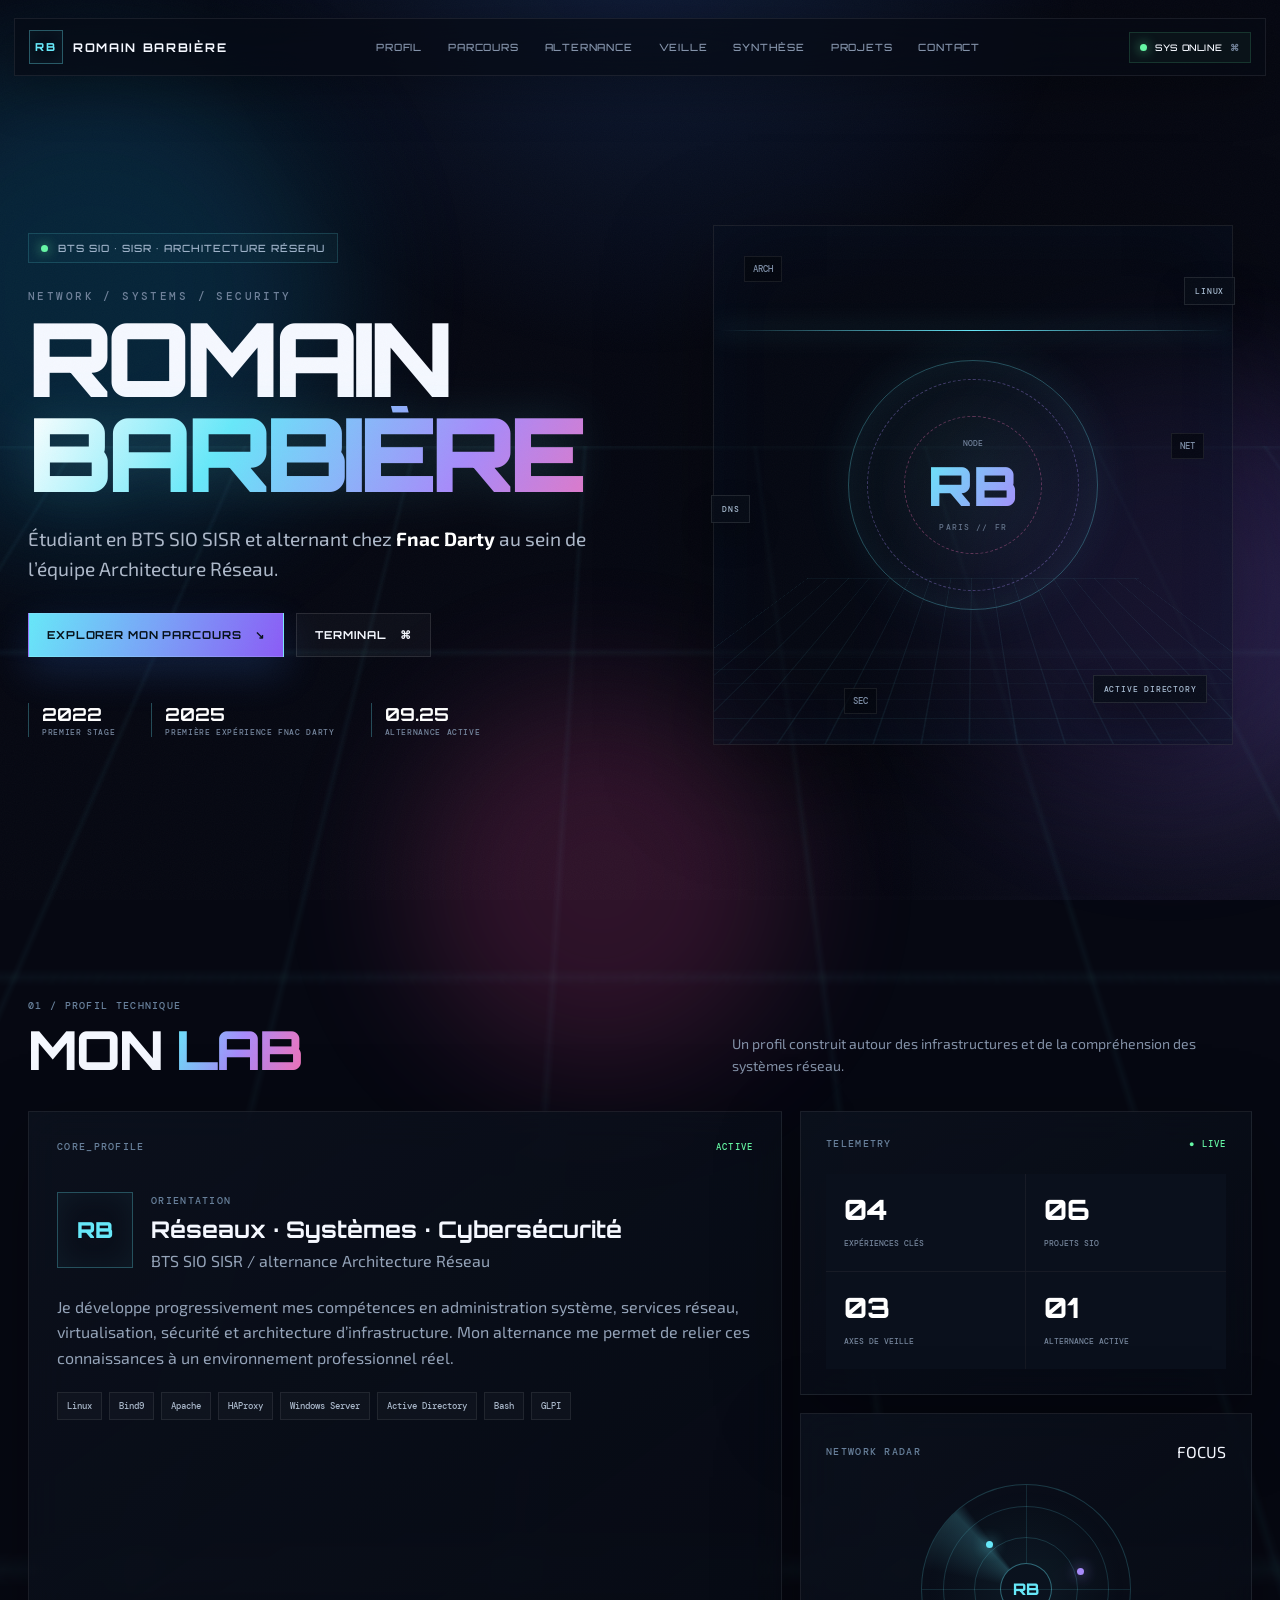
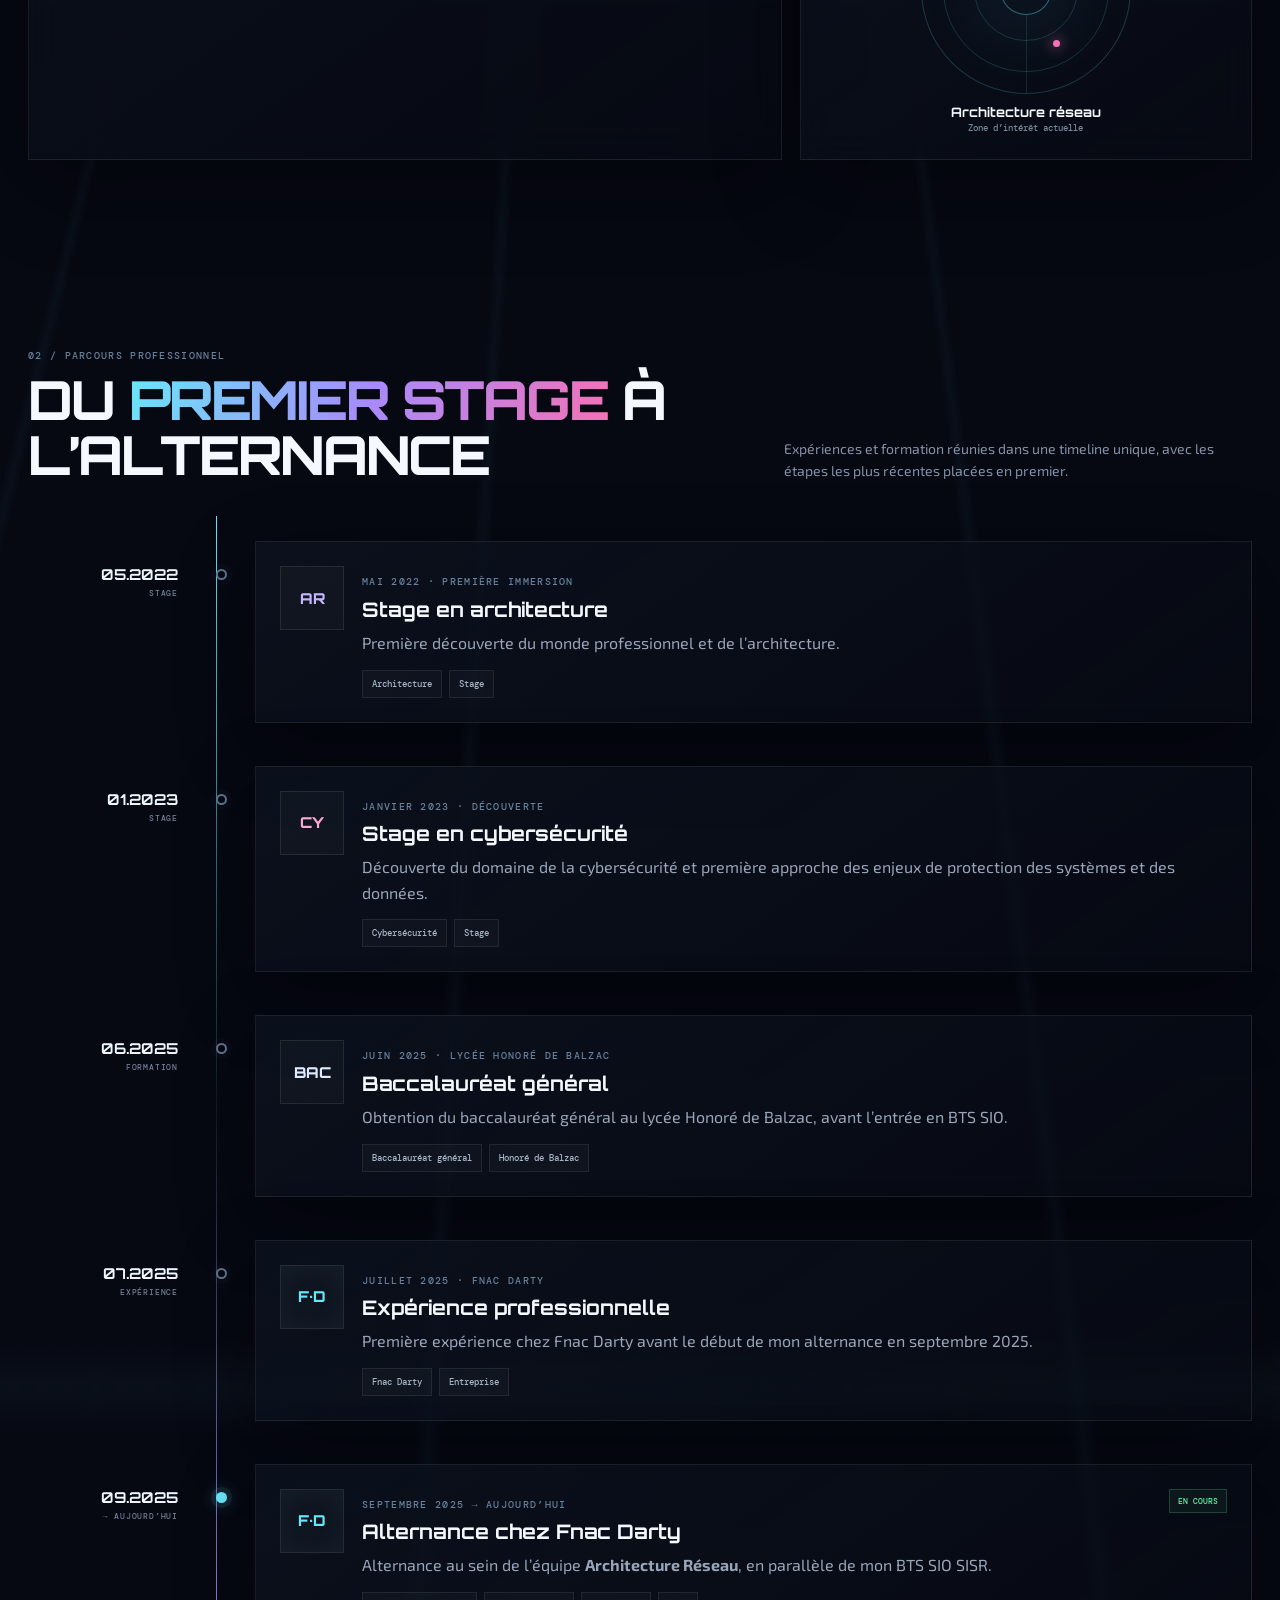
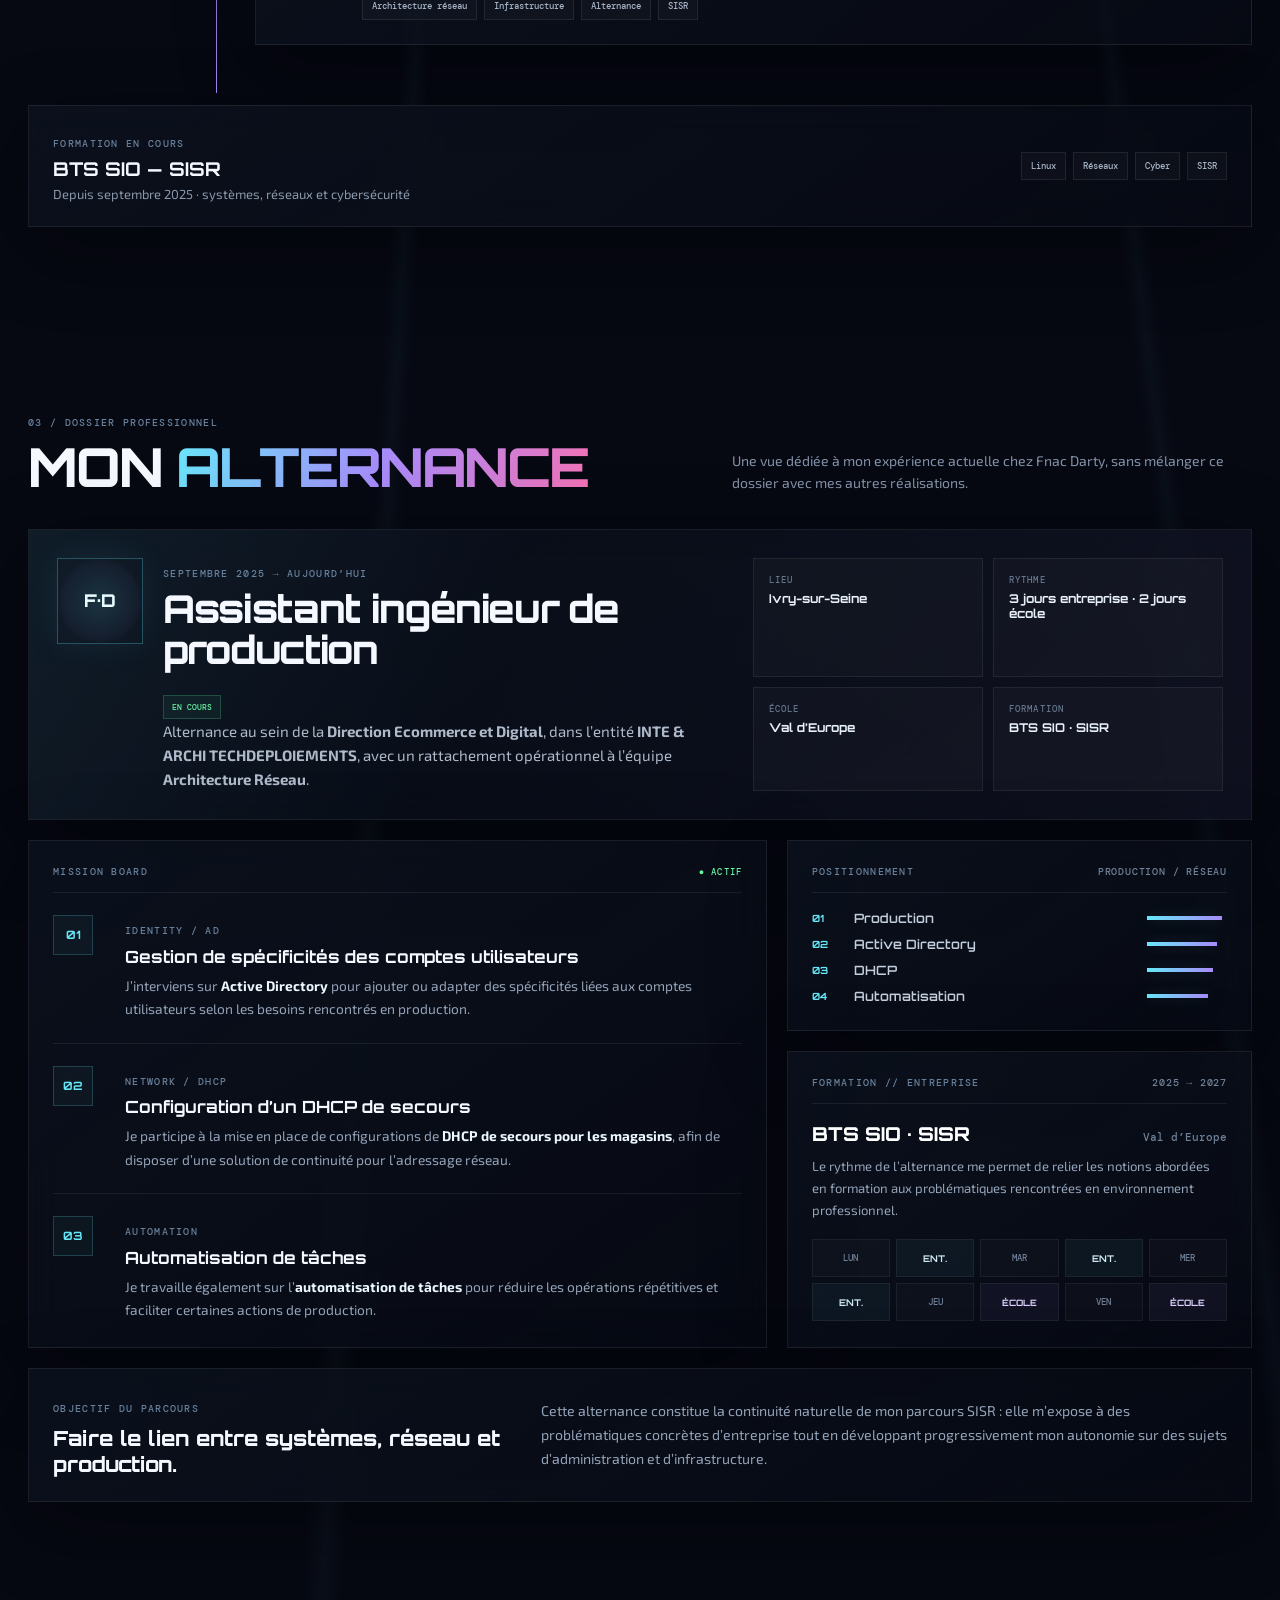
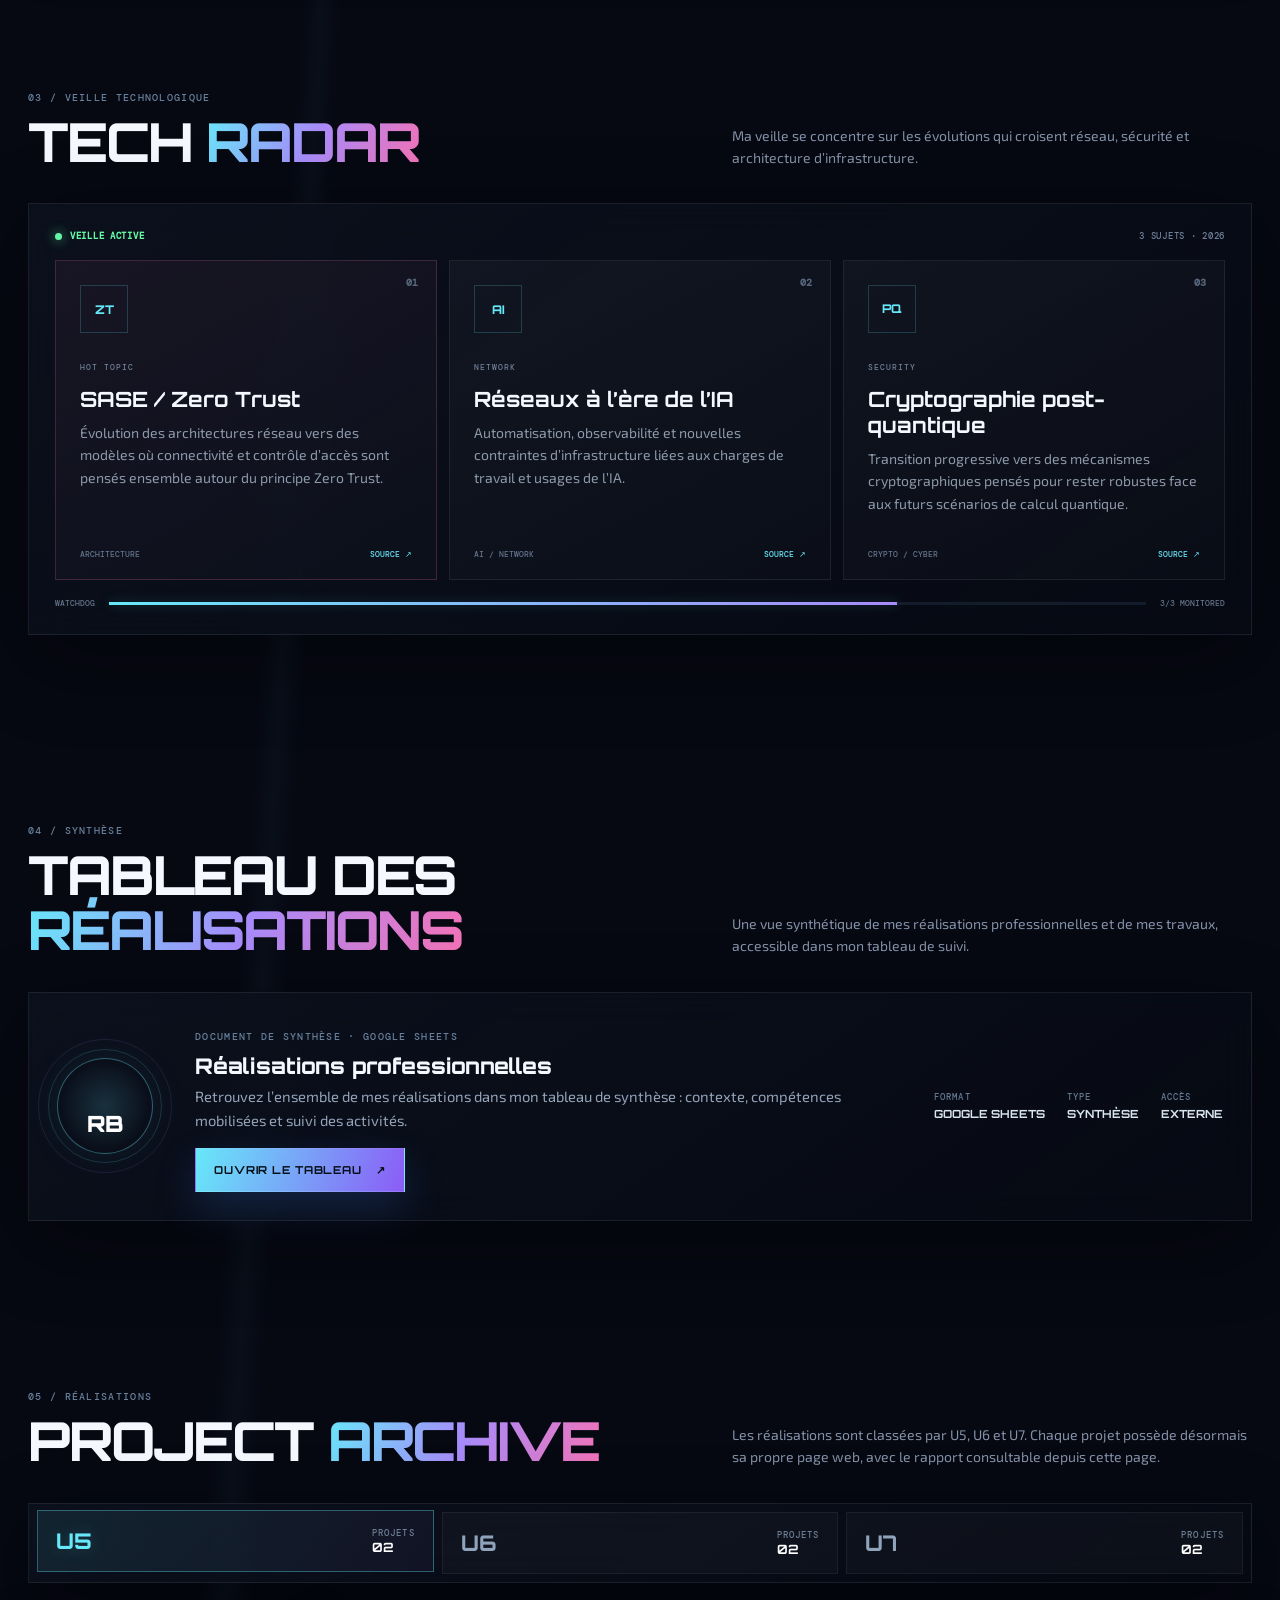
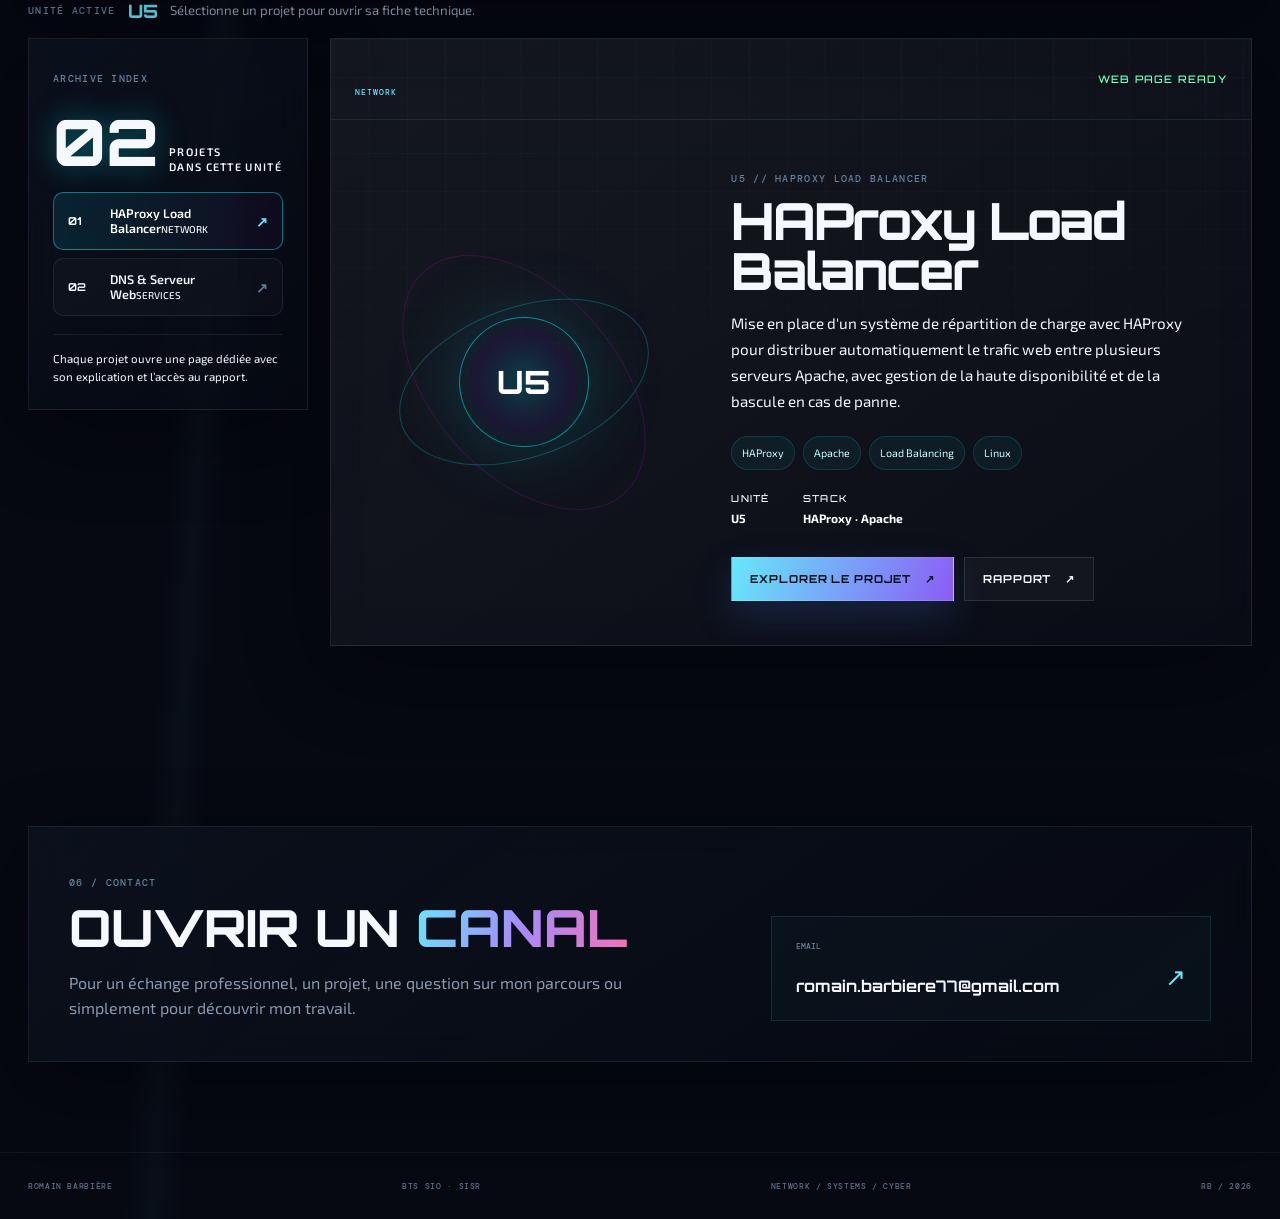
==== commit 5060bee3: "Mise à jour du projet" ====
--- a/index.html
+++ b/index.html
@@ -53,7 +53,7 @@
   <div class="header-content">
     <a href="#top" class="brand"><span class="brand-mark">RB</span><span>ROMAIN BARBIÈRE</span></a>
     <nav class="quick-nav">
-      <a href="#profil">PROFIL</a><a href="#experience">PARCOURS</a><a href="#veille">VEILLE</a><a href="#synthese">SYNTHÈSE</a><a href="#projets">PROJETS</a><a href="#contact">CONTACT</a>
+      <a href="#profil">PROFIL</a><a href="#experience">PARCOURS</a><a href="#alternance">ALTERNANCE</a><a href="#veille">VEILLE</a><a href="#synthese">SYNTHÈSE</a><a href="#projets">PROJETS</a><a href="#contact">CONTACT</a>
     </nav>
     <button class="status-pill" id="terminal-trigger"><span class="status-dot"></span><span>SYS ONLINE</span><b>⌘</b></button>
   </div>
@@ -110,6 +110,65 @@
   <div class="education-strip glass-card"><div><span class="micro-label">FORMATION EN COURS</span><h3>BTS SIO — SISR</h3><p>Depuis septembre 2025 · systèmes, réseaux et cybersécurité</p></div><div class="education-tags"><span>Linux</span><span>Réseaux</span><span>Cyber</span><span>SISR</span></div></div>
 </section>
 
+<section class="section alternance-section" id="alternance">
+  <div class="section-heading">
+    <div><span class="section-eyebrow">03 / DOSSIER PROFESSIONNEL</span><h2>MON <span class="gradient-text">ALTERNANCE</span></h2></div>
+    <p>Une vue dédiée à mon expérience actuelle chez Fnac Darty, sans mélanger ce dossier avec mes autres réalisations.</p>
+  </div>
+
+  <div class="alternance-hero glass-card">
+    <div class="alt-identity">
+      <div class="alt-mark">F·D</div>
+      <div>
+        <span class="micro-label">SEPTEMBRE 2025 → AUJOURD’HUI</span>
+        <div class="alt-title-row"><h3>Assistant ingénieur de production</h3><span class="current-badge">EN COURS</span></div>
+        <p>Alternance au sein de la <strong>Direction Ecommerce et Digital</strong>, dans l’entité <strong>INTE &amp; ARCHI TECHDEPLOIEMENTS</strong>, avec un rattachement opérationnel à l’équipe <strong>Architecture Réseau</strong>.</p>
+      </div>
+    </div>
+    <div class="alt-meta-grid">
+      <div><span>LIEU</span><strong>Ivry-sur-Seine</strong></div>
+      <div><span>RYTHME</span><strong>3 jours entreprise · 2 jours école</strong></div>
+      <div><span>ÉCOLE</span><strong>Val d’Europe</strong></div>
+      <div><span>FORMATION</span><strong>BTS SIO · SISR</strong></div>
+    </div>
+  </div>
+
+  <div class="alt-workspace">
+    <article class="glass-card alt-missions-card">
+      <div class="alt-panel-head"><span class="card-code">MISSION BOARD</span><span class="signal">● ACTIF</span></div>
+      <div class="alt-mission-list">
+        <div class="alt-mission"><div class="alt-number">01</div><div><span class="micro-label">IDENTITY / AD</span><h3>Gestion de spécificités des comptes utilisateurs</h3><p>J’interviens sur <strong>Active Directory</strong> pour ajouter ou adapter des spécificités liées aux comptes utilisateurs selon les besoins rencontrés en production.</p></div></div>
+        <div class="alt-mission"><div class="alt-number">02</div><div><span class="micro-label">NETWORK / DHCP</span><h3>Configuration d’un DHCP de secours</h3><p>Je participe à la mise en place de configurations de <strong>DHCP de secours pour les magasins</strong>, afin de disposer d’une solution de continuité pour l’adressage réseau.</p></div></div>
+        <div class="alt-mission"><div class="alt-number">03</div><div><span class="micro-label">AUTOMATION</span><h3>Automatisation de tâches</h3><p>Je travaille également sur l’<strong>automatisation de tâches</strong> pour réduire les opérations répétitives et faciliter certaines actions de production.</p></div></div>
+      </div>
+    </article>
+
+    <aside class="alt-side">
+      <article class="glass-card alt-architecture-card">
+        <div class="alt-panel-head"><span class="card-code">POSITIONNEMENT</span><span>PRODUCTION / RÉSEAU</span></div>
+        <div class="alt-stack">
+          <div class="alt-stack-row"><b>01</b><span>Production</span><i></i></div>
+          <div class="alt-stack-row"><b>02</b><span>Active Directory</span><i></i></div>
+          <div class="alt-stack-row"><b>03</b><span>DHCP</span><i></i></div>
+          <div class="alt-stack-row"><b>04</b><span>Automatisation</span><i></i></div>
+        </div>
+      </article>
+
+      <article class="glass-card alt-school-card">
+        <div class="alt-panel-head"><span class="card-code">FORMATION // ENTREPRISE</span><span>2025 → 2027</span></div>
+        <div class="alt-school-main"><strong>BTS SIO · SISR</strong><span>Val d’Europe</span></div>
+        <p>Le rythme de l’alternance me permet de relier les notions abordées en formation aux problématiques rencontrées en environnement professionnel.</p>
+        <div class="alt-week"><span>LUN</span><b>ENT.</b><span>MAR</span><b>ENT.</b><span>MER</span><b>ENT.</b><span>JEU</span><em>ÉCOLE</em><span>VEN</span><em>ÉCOLE</em></div>
+      </article>
+    </aside>
+  </div>
+
+  <div class="alt-bottom glass-card">
+    <div><span class="micro-label">OBJECTIF DU PARCOURS</span><h3>Faire le lien entre systèmes, réseau et production.</h3></div>
+    <p>Cette alternance constitue la continuité naturelle de mon parcours SISR : elle m’expose à des problématiques concrètes d’entreprise tout en développant progressivement mon autonomie sur des sujets d’administration et d’infrastructure.</p>
+  </div>
+</section>
+
 <section class="section watch-section" id="veille">
   <div class="section-heading"><div><span class="section-eyebrow">03 / VEILLE TECHNOLOGIQUE</span><h2>TECH <span class="gradient-text">RADAR</span></h2></div><p>Ma veille se concentre sur les évolutions qui croisent réseau, sécurité et architecture d’infrastructure.</p></div>
   <div class="watch-dashboard glass-card">
--- a/portfolio8.css
+++ b/portfolio8.css
@@ -29,3 +29,10 @@
 .synthesis-card{display:grid;grid-template-columns:110px 1fr auto;align-items:center;gap:28px;padding:28px;margin-bottom:0}.synthesis-orb{width:96px;height:96px;border-radius:50%;border:1px solid rgba(103,232,249,.38);display:grid;place-items:center;position:relative;background:radial-gradient(circle,rgba(103,232,249,.16),transparent 68%);box-shadow:0 0 40px rgba(103,232,249,.08)}.synthesis-orb:before,.synthesis-orb:after{content:'';position:absolute;border:1px solid rgba(103,232,249,.16);border-radius:50%;inset:-10px;animation:spin 9s linear infinite}.synthesis-orb:after{inset:-20px;border-color:rgba(167,139,250,.12);animation-direction:reverse}.synthesis-orb strong{font:900 1.4rem var(--font-display);color:#fff}.synthesis-copy h3{font:800 1.35rem var(--font-display);margin:6px 0}.synthesis-copy p{max-width:680px;color:var(--muted);font-size:.92rem;margin-bottom:16px}.synthesis-meta{display:flex;gap:22px}.synthesis-meta div{display:grid;gap:4px}.synthesis-meta span{font:500 .58rem var(--font-mono);color:#667991;letter-spacing:.12em}.synthesis-meta strong{font:700 .7rem var(--font-display);color:#d9e5f0}.unit-tabs{display:grid;grid-template-columns:repeat(3,1fr);padding:8px;margin:8px 0 16px;gap:8px}.unit-tab{display:grid;grid-template-columns:1fr auto;align-items:center;text-align:left;padding:16px 18px;background:rgba(255,255,255,.025);border:1px solid rgba(255,255,255,.06);cursor:pointer;transition:.25s}.unit-tab span{grid-column:1;grid-row:1/3;font:800 1.35rem var(--font-display);color:#8fa3ba}.unit-tab small{grid-column:2;grid-row:1;font:500 .58rem var(--font-mono);color:#6d7f95;letter-spacing:.12em}.unit-tab b{grid-column:2;grid-row:2;font:700 .8rem var(--font-display);color:#fff}.unit-tab:hover,.unit-tab.active{border-color:rgba(103,232,249,.35);background:linear-gradient(115deg,rgba(103,232,249,.09),rgba(167,139,250,.05));transform:translateY(-2px)}.unit-tab.active span{color:var(--cyan);text-shadow:0 0 18px rgba(103,232,249,.2)}.unit-caption{display:flex;align-items:center;gap:12px;margin:0 0 16px;color:var(--muted)}.unit-caption strong{font:800 1.15rem var(--font-display);color:var(--cyan)}.unit-caption p{font-size:.82rem}.stage-actions{display:flex;gap:10px;flex-wrap:wrap;margin-top:4px}.stage-actions .cta-button{width:max-content}.project-select-btn b{color:#647a92;font-size:.9rem}.project-select-btn.active b{color:var(--cyan)}
 @media(max-width:920px){.synthesis-card{grid-template-columns:90px 1fr}.synthesis-meta{grid-column:1/-1}.unit-caption{align-items:flex-start;flex-wrap:wrap}.unit-caption p{width:100%}}
 @media(max-width:620px){.unit-tabs{grid-template-columns:1fr}.synthesis-card{grid-template-columns:1fr}.synthesis-orb{width:82px;height:82px}.synthesis-meta{gap:12px;flex-wrap:wrap}.stage-actions .cta-button{width:100%}}
+
+/* ============================================
+   ALTERNANCE — DOSSIER PROFESSIONNEL
+   ============================================ */
+.alternance-hero{padding:28px;display:grid;grid-template-columns:1.35fr .95fr;gap:28px;align-items:stretch;position:relative;overflow:hidden}.alternance-hero:before{content:'';position:absolute;inset:0;background:linear-gradient(115deg,rgba(103,232,249,.06),transparent 38%,rgba(167,139,250,.05));pointer-events:none}.alt-identity{display:grid;grid-template-columns:86px 1fr;gap:20px;align-items:start;position:relative;z-index:1}.alt-mark{width:86px;height:86px;border:1px solid rgba(103,232,249,.28);display:grid;place-items:center;font:800 1.1rem var(--font-display);color:#eafcff;background:radial-gradient(circle,rgba(103,232,249,.13),rgba(167,139,250,.04) 65%,transparent 72%);box-shadow:0 0 35px rgba(103,232,249,.08)}.alt-title-row{display:flex;align-items:center;gap:15px;flex-wrap:wrap}.alt-title-row h3{font:800 clamp(1.6rem,3vw,2.8rem)/1.05 var(--font-display);letter-spacing:-.035em;margin:5px 0 11px}.alt-identity p{max-width:760px;color:#aeb9ca;font-size:.94rem}.alt-meta-grid{display:grid;grid-template-columns:1fr 1fr;gap:10px;position:relative;z-index:1}.alt-meta-grid div{padding:15px;border:1px solid rgba(255,255,255,.07);background:rgba(255,255,255,.025);display:grid;gap:5px;align-content:start}.alt-meta-grid span{font:500 .58rem var(--font-mono);letter-spacing:.12em;color:#65768b}.alt-meta-grid strong{font:700 .76rem var(--font-display);color:#e8f1fa}.alt-workspace{display:grid;grid-template-columns:1.35fr .85fr;gap:20px;margin-top:20px}.alt-missions-card,.alt-architecture-card,.alt-school-card{padding:24px}.alt-panel-head{display:flex;justify-content:space-between;align-items:center;gap:15px;padding-bottom:14px;border-bottom:1px solid rgba(255,255,255,.07);font:500 .62rem var(--font-mono);color:#71839a;letter-spacing:.08em}.alt-mission-list{display:grid;gap:0}.alt-mission{display:grid;grid-template-columns:54px 1fr;gap:18px;padding:22px 0;border-bottom:1px solid rgba(255,255,255,.07)}.alt-mission:last-child{border-bottom:0;padding-bottom:2px}.alt-number{width:40px;height:40px;border:1px solid rgba(103,232,249,.2);display:grid;place-items:center;font:700 .72rem var(--font-display);color:var(--cyan);background:rgba(103,232,249,.035)}.alt-mission h3{font:700 1.05rem var(--font-display);margin:5px 0 7px}.alt-mission p{font-size:.86rem;color:var(--muted);line-height:1.7}.alt-mission p strong{color:#edf7ff}.alt-side{display:grid;gap:20px}.alt-stack{display:grid;gap:10px;margin-top:17px}.alt-stack-row{display:grid;grid-template-columns:32px 1fr 80px;align-items:center;gap:10px}.alt-stack-row b{font:700 .62rem var(--font-display);color:var(--cyan)}.alt-stack-row span{font:600 .8rem var(--font-display);color:#c3cfdd}.alt-stack-row i{height:4px;background:linear-gradient(90deg,var(--cyan),var(--violet));box-shadow:0 0 14px rgba(103,232,249,.15);display:block}.alt-stack-row:nth-child(1) i{width:94%}.alt-stack-row:nth-child(2) i{width:88%}.alt-stack-row:nth-child(3) i{width:82%}.alt-stack-row:nth-child(4) i{width:76%}.alt-school-main{display:flex;align-items:baseline;justify-content:space-between;gap:12px;margin:18px 0 10px}.alt-school-main strong{font:800 1.2rem var(--font-display);color:#fff}.alt-school-main span{font:500 .7rem var(--font-mono);color:#6e8098}.alt-school-card p{color:var(--muted);font-size:.82rem;line-height:1.65}.alt-week{display:grid;grid-template-columns:repeat(5,1fr);gap:6px;margin-top:18px}.alt-week span,.alt-week b,.alt-week em{min-height:38px;display:grid;place-items:center;border:1px solid rgba(255,255,255,.06);font-style:normal}.alt-week span{font:500 .55rem var(--font-mono);color:#6f8098;background:rgba(255,255,255,.02)}.alt-week b{font:700 .58rem var(--font-display);color:#cfe8f2;background:rgba(103,232,249,.05)}.alt-week em{font:700 .55rem var(--font-display);color:#ddd2ff;background:rgba(167,139,250,.06)}.alt-bottom{margin-top:20px;padding:24px;display:grid;grid-template-columns:1fr 1.5fr;gap:30px;align-items:center}.alt-bottom h3{font:800 1.3rem var(--font-display);margin-top:6px}.alt-bottom p{color:var(--muted);font-size:.88rem;line-height:1.7}
+@media(max-width:1000px){.alternance-hero,.alt-workspace,.alt-bottom{grid-template-columns:1fr}.alt-side{grid-template-columns:1fr 1fr}.alt-meta-grid{grid-template-columns:repeat(4,1fr)}}
+@media(max-width:700px){.alt-identity{grid-template-columns:1fr}.alt-mark{width:70px;height:70px}.alt-meta-grid,.alt-side{grid-template-columns:1fr}.alt-week{grid-template-columns:repeat(5,1fr)}.alt-mission{grid-template-columns:42px 1fr;gap:13px}.alt-mission h3{font-size:.95rem}.alt-bottom{padding:20px}}
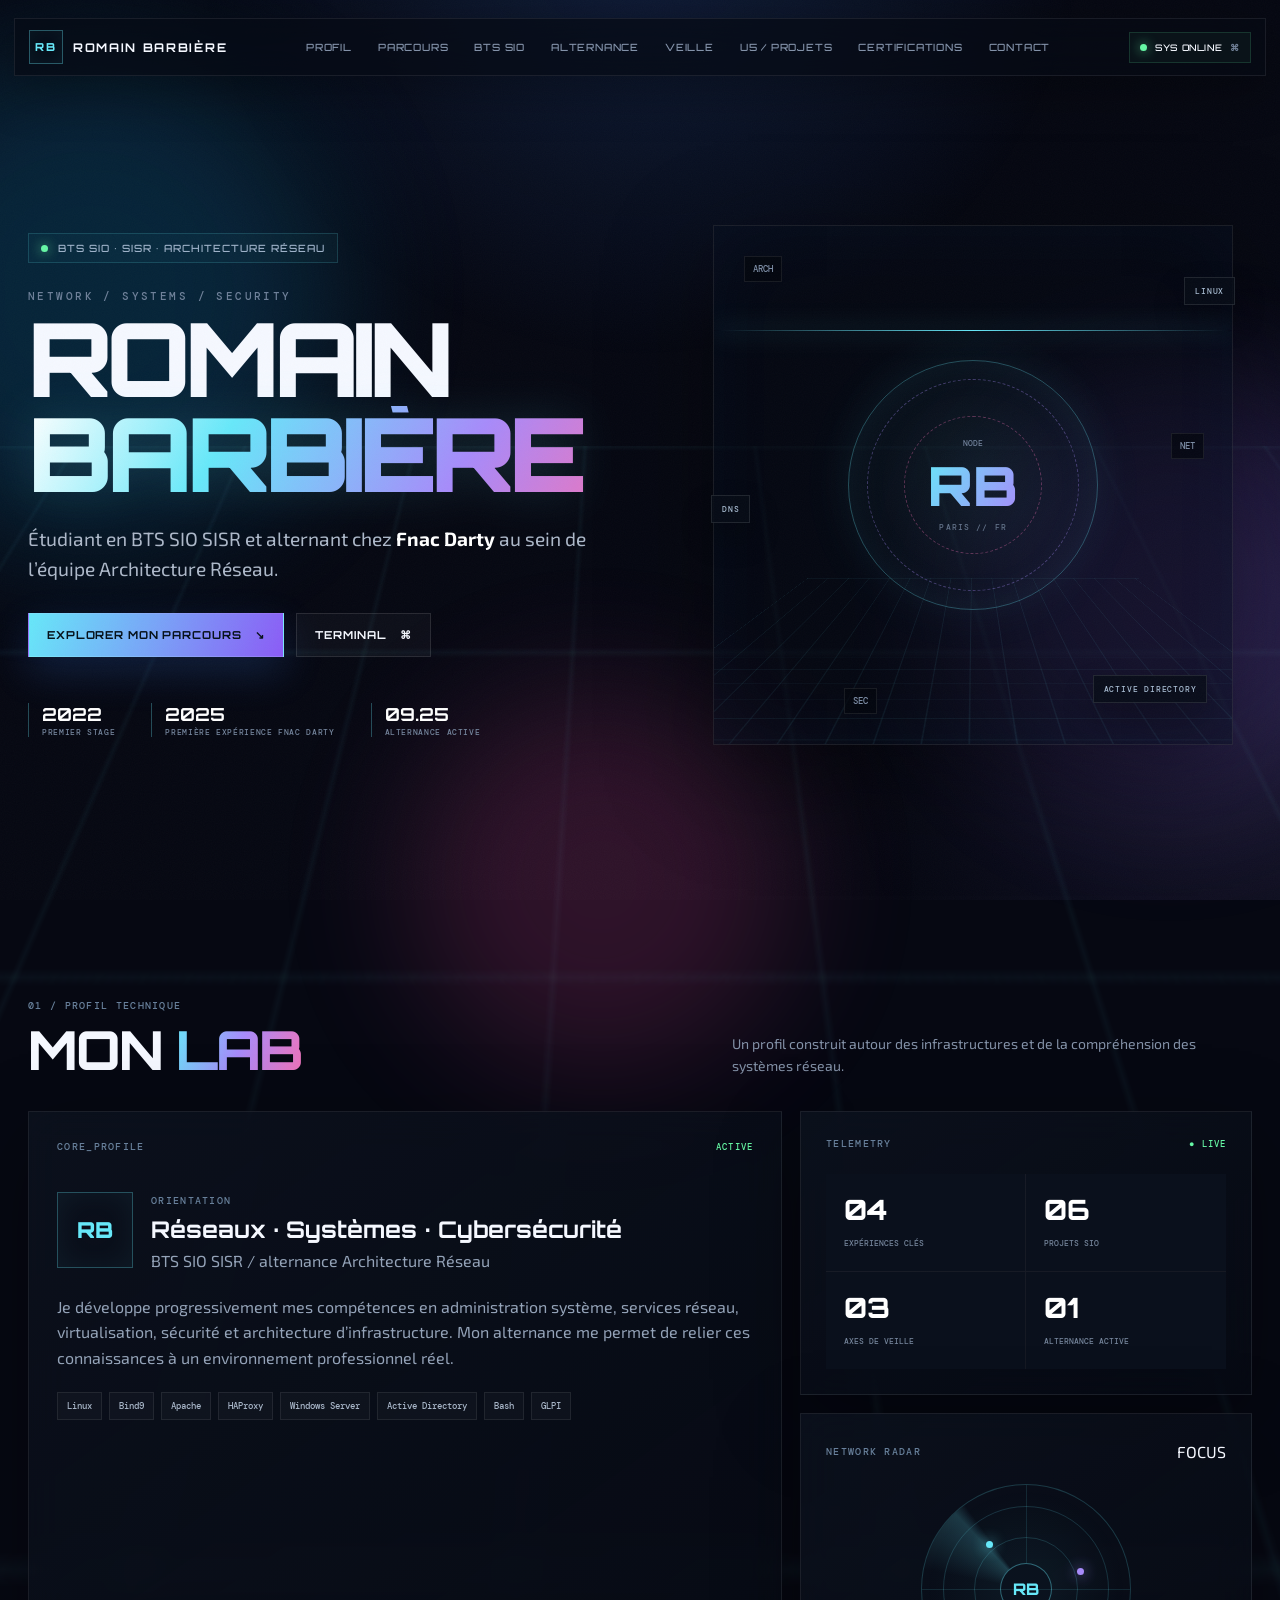
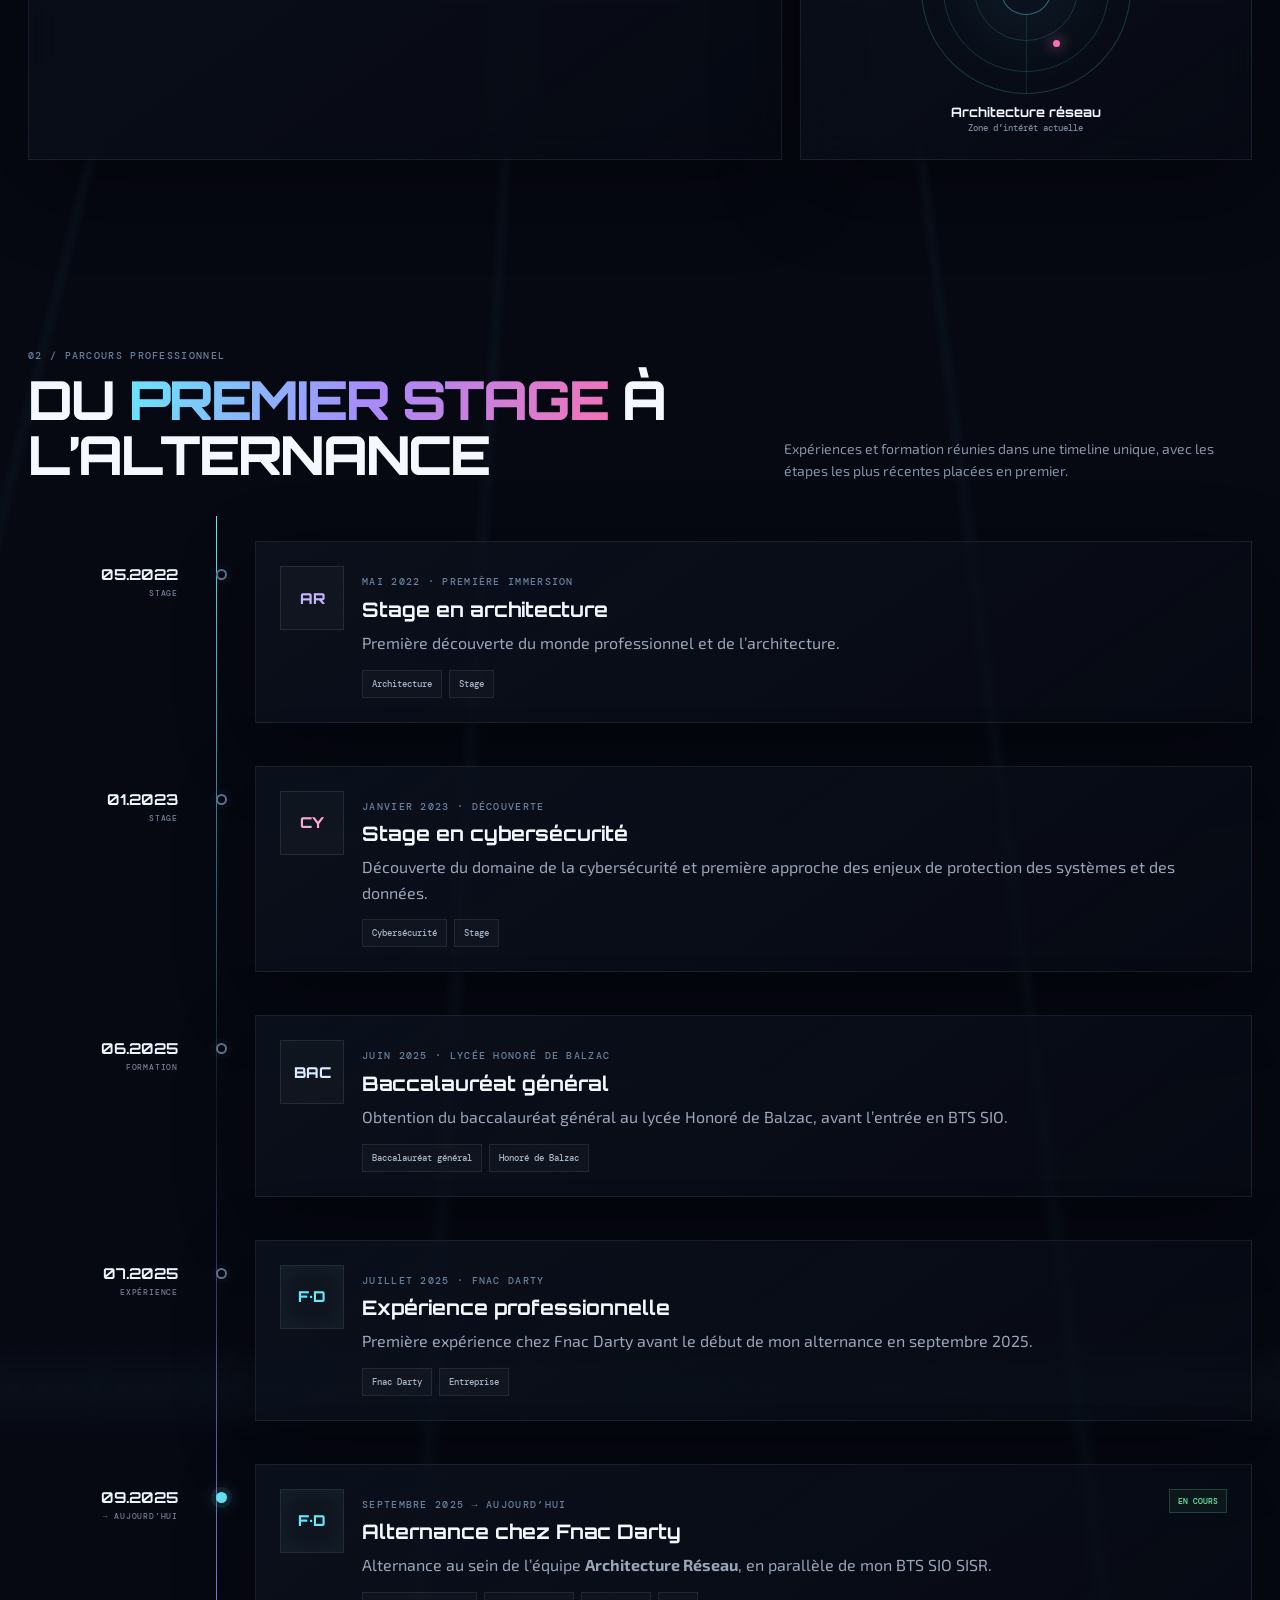
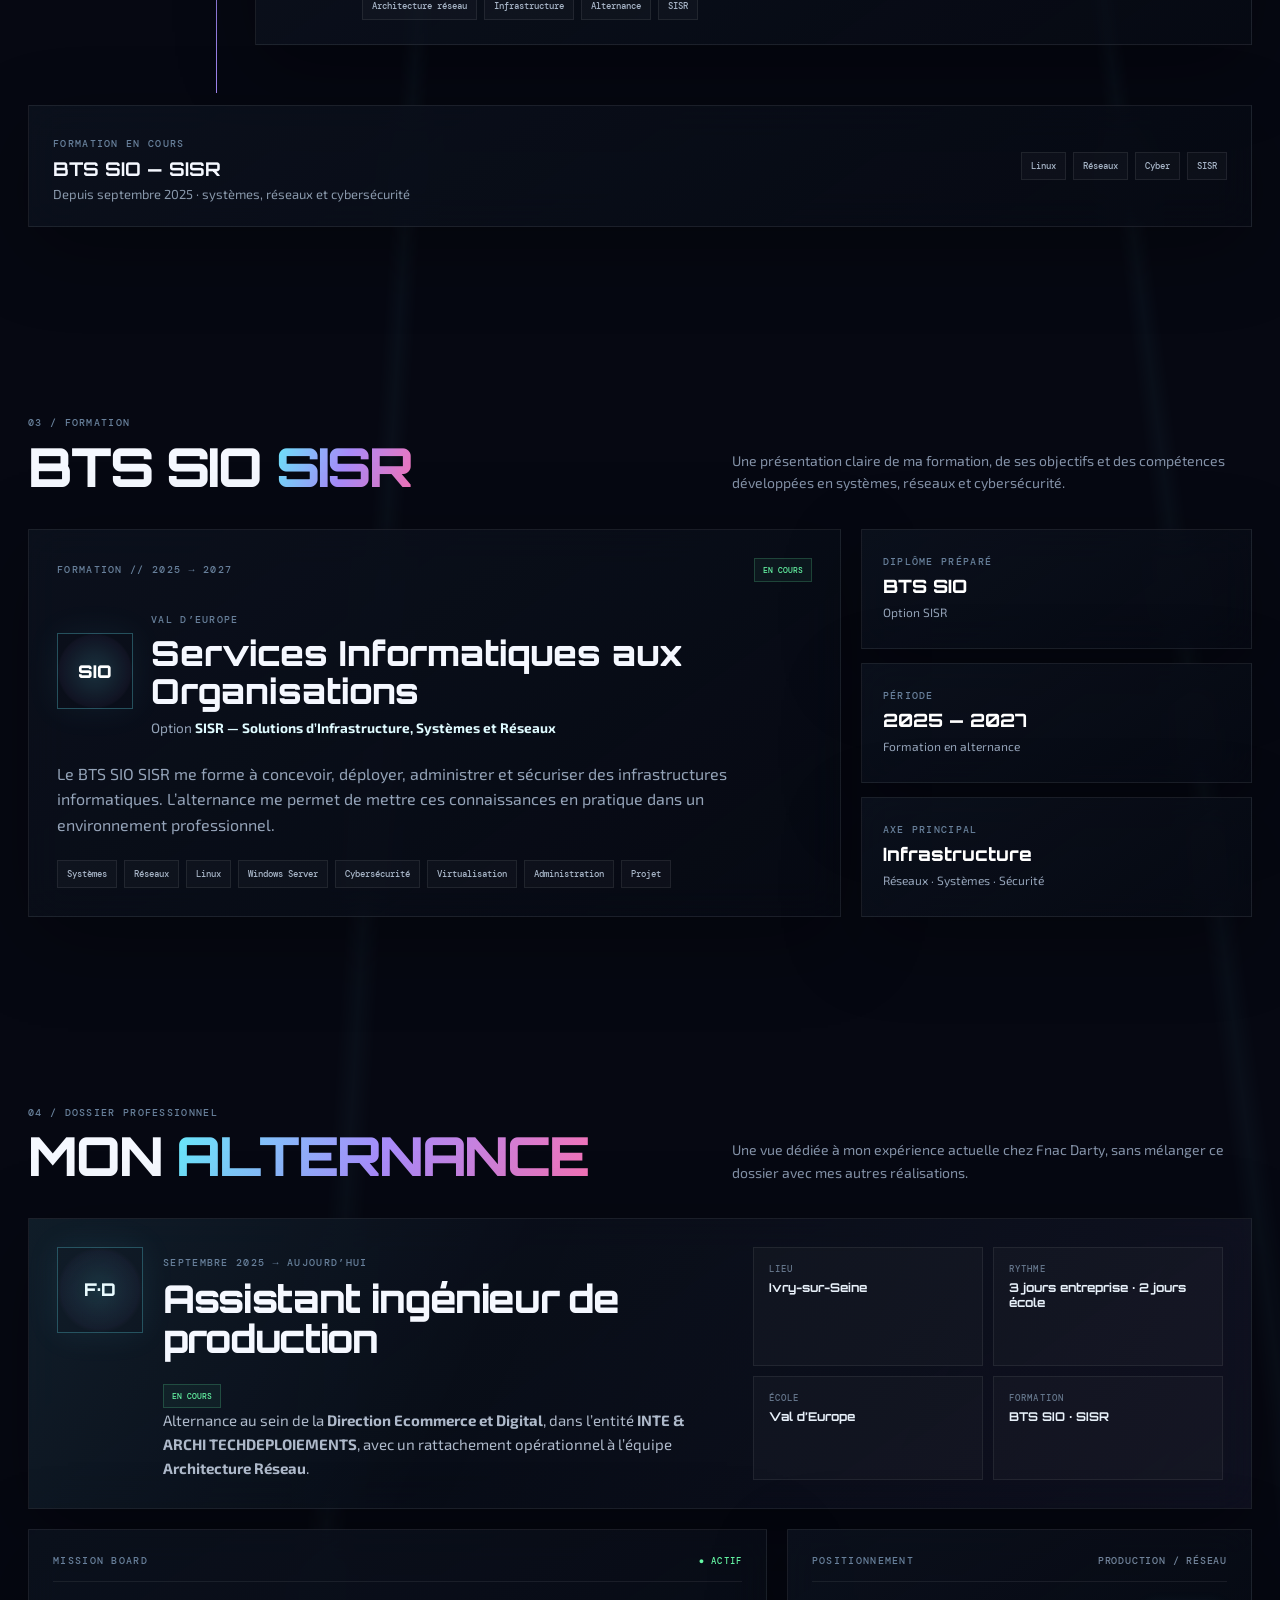
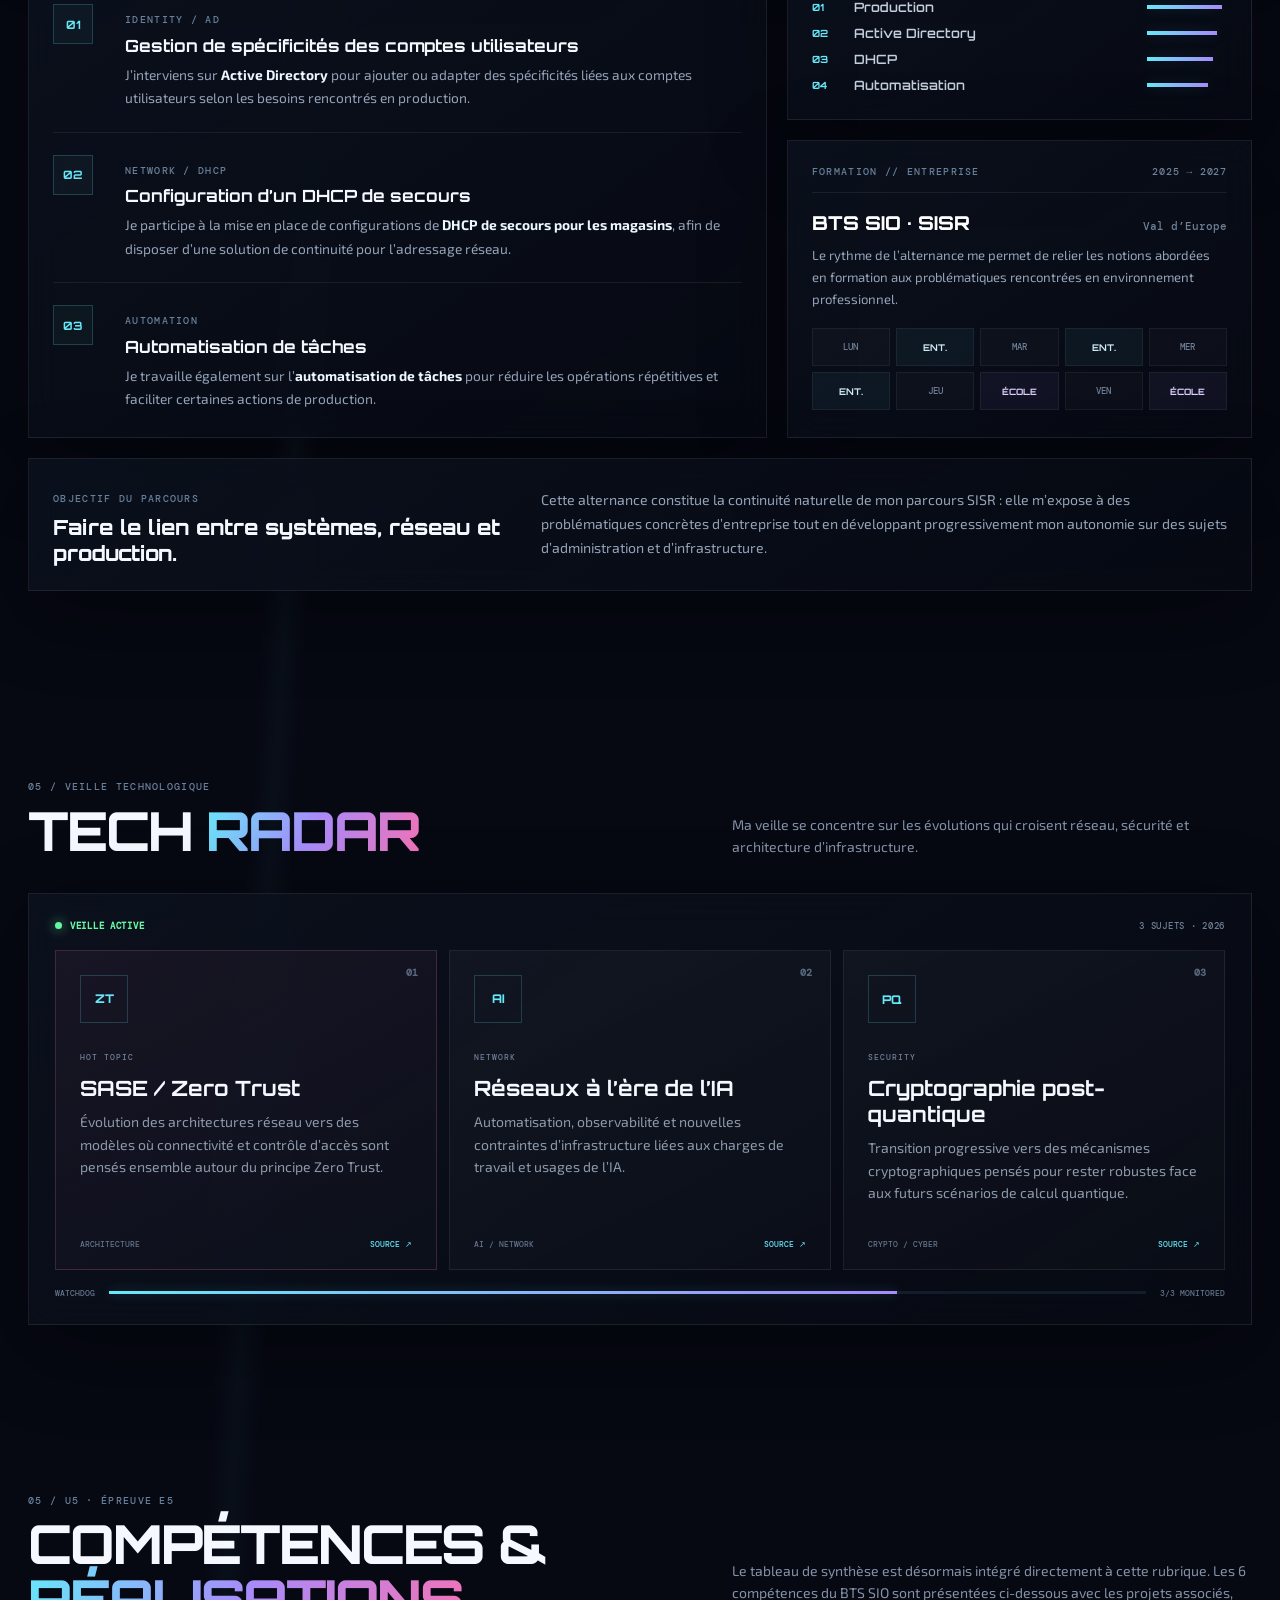
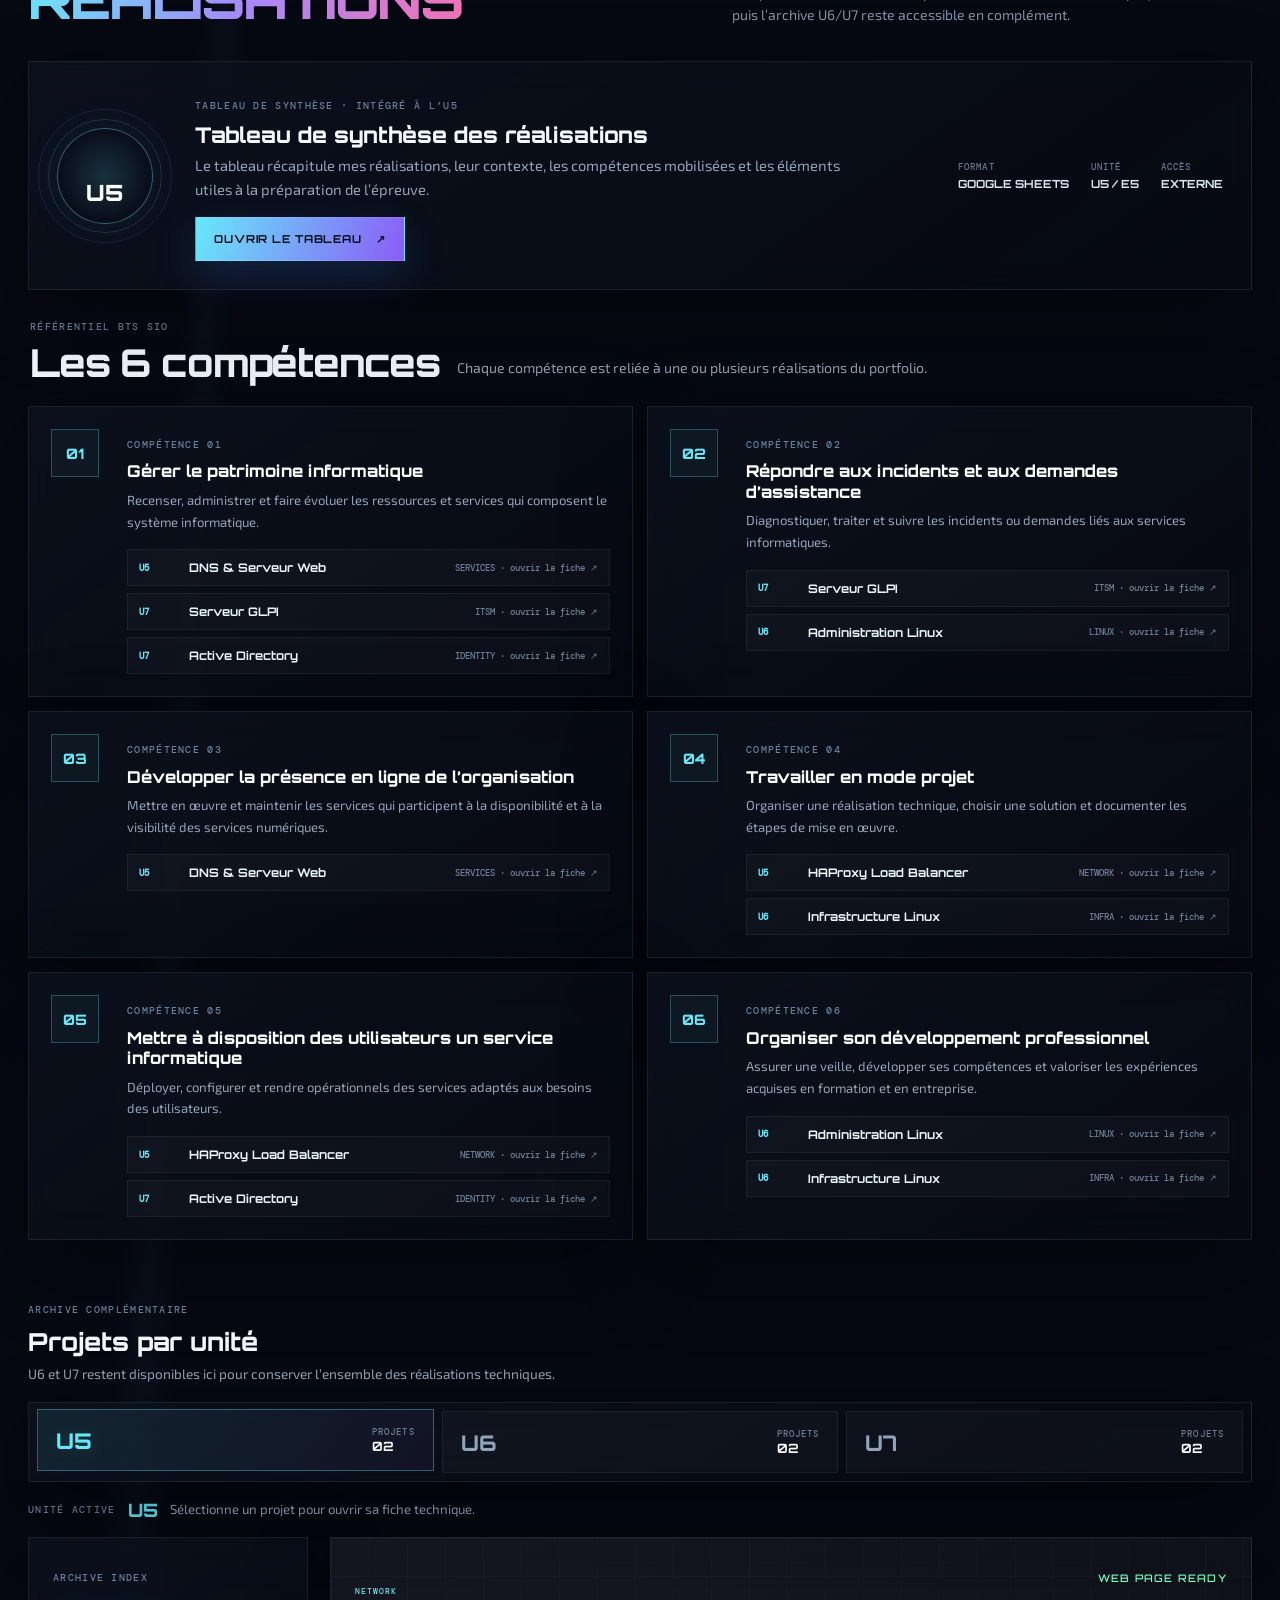
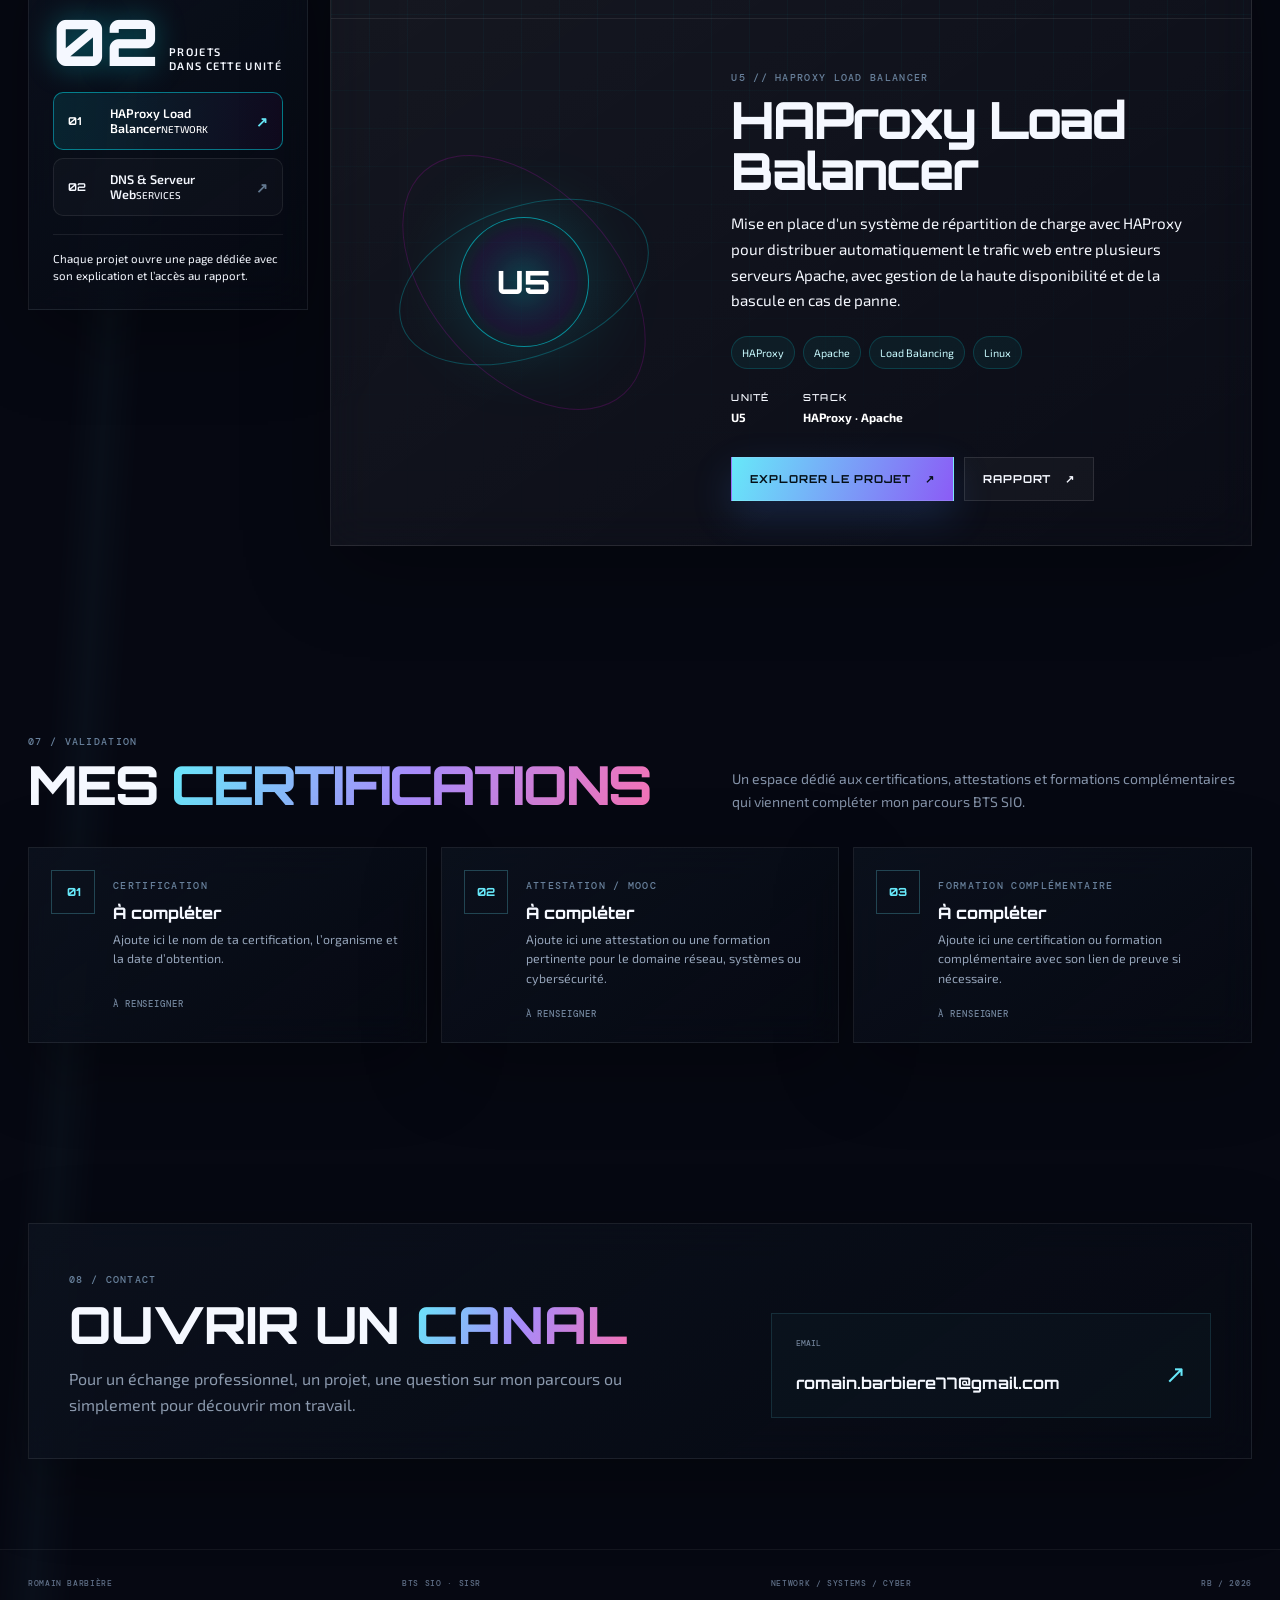
==== commit 6da8f868: "Mise à jour du projet" ====
--- a/index.html
+++ b/index.html
@@ -53,7 +53,7 @@
   <div class="header-content">
     <a href="#top" class="brand"><span class="brand-mark">RB</span><span>ROMAIN BARBIÈRE</span></a>
     <nav class="quick-nav">
-      <a href="#profil">PROFIL</a><a href="#experience">PARCOURS</a><a href="#alternance">ALTERNANCE</a><a href="#veille">VEILLE</a><a href="#synthese">SYNTHÈSE</a><a href="#projets">PROJETS</a><a href="#contact">CONTACT</a>
+      <a href="#profil">PROFIL</a><a href="#experience">PARCOURS</a><a href="#bts-sio">BTS SIO</a><a href="#alternance">ALTERNANCE</a><a href="#veille">VEILLE</a><a href="#projets">U5 / PROJETS</a><a href="#certifications">CERTIFICATIONS</a><a href="#contact">CONTACT</a>
     </nav>
     <button class="status-pill" id="terminal-trigger"><span class="status-dot"></span><span>SYS ONLINE</span><b>⌘</b></button>
   </div>
@@ -110,9 +110,17 @@
   <div class="education-strip glass-card"><div><span class="micro-label">FORMATION EN COURS</span><h3>BTS SIO — SISR</h3><p>Depuis septembre 2025 · systèmes, réseaux et cybersécurité</p></div><div class="education-tags"><span>Linux</span><span>Réseaux</span><span>Cyber</span><span>SISR</span></div></div>
 </section>
 
+<section class="section bts-section" id="bts-sio">
+  <div class="section-heading"><div><span class="section-eyebrow">03 / FORMATION</span><h2>BTS SIO <span class="gradient-text">SISR</span></h2></div><p>Une présentation claire de ma formation, de ses objectifs et des compétences développées en systèmes, réseaux et cybersécurité.</p></div>
+  <div class="bts-layout">
+    <article class="glass-card bts-main-card"><div class="card-top"><span class="card-code">FORMATION // 2025 → 2027</span><span class="current-badge">EN COURS</span></div><div class="bts-title"><div class="bts-mark">SIO</div><div><span class="micro-label">VAL D’EUROPE</span><h3>Services Informatiques aux Organisations</h3><p>Option <strong>SISR — Solutions d’Infrastructure, Systèmes et Réseaux</strong></p></div></div><p class="profile-text">Le BTS SIO SISR me forme à concevoir, déployer, administrer et sécuriser des infrastructures informatiques. L’alternance me permet de mettre ces connaissances en pratique dans un environnement professionnel.</p><div class="skill-cloud"><span>Systèmes</span><span>Réseaux</span><span>Linux</span><span>Windows Server</span><span>Cybersécurité</span><span>Virtualisation</span><span>Administration</span><span>Projet</span></div></article>
+    <div class="bts-facts"><article class="glass-card"><span class="micro-label">DIPLÔME PRÉPARÉ</span><strong>BTS SIO</strong><span>Option SISR</span></article><article class="glass-card"><span class="micro-label">PÉRIODE</span><strong>2025 — 2027</strong><span>Formation en alternance</span></article><article class="glass-card"><span class="micro-label">AXE PRINCIPAL</span><strong>Infrastructure</strong><span>Réseaux · Systèmes · Sécurité</span></article></div>
+  </div>
+</section>
+
 <section class="section alternance-section" id="alternance">
   <div class="section-heading">
-    <div><span class="section-eyebrow">03 / DOSSIER PROFESSIONNEL</span><h2>MON <span class="gradient-text">ALTERNANCE</span></h2></div>
+    <div><span class="section-eyebrow">04 / DOSSIER PROFESSIONNEL</span><h2>MON <span class="gradient-text">ALTERNANCE</span></h2></div>
     <p>Une vue dédiée à mon expérience actuelle chez Fnac Darty, sans mélanger ce dossier avec mes autres réalisations.</p>
   </div>
 
@@ -170,7 +178,7 @@
 </section>
 
 <section class="section watch-section" id="veille">
-  <div class="section-heading"><div><span class="section-eyebrow">03 / VEILLE TECHNOLOGIQUE</span><h2>TECH <span class="gradient-text">RADAR</span></h2></div><p>Ma veille se concentre sur les évolutions qui croisent réseau, sécurité et architecture d’infrastructure.</p></div>
+  <div class="section-heading"><div><span class="section-eyebrow">05 / VEILLE TECHNOLOGIQUE</span><h2>TECH <span class="gradient-text">RADAR</span></h2></div><p>Ma veille se concentre sur les évolutions qui croisent réseau, sécurité et architecture d’infrastructure.</p></div>
   <div class="watch-dashboard glass-card">
     <div class="watch-top"><div><span class="live-dot"></span><strong>VEILLE ACTIVE</strong></div><span>3 SUJETS · 2026</span></div>
     <div class="watch-grid">
@@ -182,17 +190,23 @@
   </div>
 </section>
 
-<section class="section synthesis-section" id="synthese">
-  <div class="section-heading"><div><span class="section-eyebrow">04 / SYNTHÈSE</span><h2>TABLEAU DES <span class="gradient-text">RÉALISATIONS</span></h2></div><p>Une vue synthétique de mes réalisations professionnelles et de mes travaux, accessible dans mon tableau de suivi.</p></div>
-  <article class="glass-card synthesis-card">
-    <div class="synthesis-orb"><span></span><strong>RB</strong></div>
-    <div class="synthesis-copy"><span class="micro-label">DOCUMENT DE SYNTHÈSE · GOOGLE SHEETS</span><h3>Réalisations professionnelles</h3><p>Retrouvez l’ensemble de mes réalisations dans mon tableau de synthèse : contexte, compétences mobilisées et suivi des activités.</p><a class="cta-button primary" href="https://docs.google.com/spreadsheets/d/18vNejR5a1m3h22d2KtLeEo0Uzaa_g0el/edit?usp=drive_link&ouid=113695881678060958123&rtpof=true&sd=true" target="_blank" rel="noopener noreferrer">OUVRIR LE TABLEAU <span>↗</span></a></div>
-    <div class="synthesis-meta"><div><span>FORMAT</span><strong>GOOGLE SHEETS</strong></div><div><span>TYPE</span><strong>SYNTHÈSE</strong></div><div><span>ACCÈS</span><strong>EXTERNE</strong></div></div>
-  </article>
-</section>
+
 
 <section class="section projects-section" id="projets">
-  <div class="section-heading"><div><span class="section-eyebrow">05 / RÉALISATIONS</span><h2>PROJECT <span class="gradient-text">ARCHIVE</span></h2></div><p>Les réalisations sont classées par U5, U6 et U7. Chaque projet possède désormais sa propre page web, avec le rapport consultable depuis cette page.</p></div>
+  <div class="section-heading"><div><span class="section-eyebrow">05 / U5 · ÉPREUVE E5</span><h2>COMPÉTENCES &amp; <span class="gradient-text">RÉALISATIONS</span></h2></div><p>Le tableau de synthèse est désormais intégré directement à cette rubrique. Les 6 compétences du BTS SIO sont présentées ci-dessous avec les projets associés, puis l’archive U6/U7 reste accessible en complément.</p></div>
+
+  <div class="u5-dashboard">
+    <article class="glass-card synthesis-card u5-synthesis-card">
+      <div class="synthesis-orb"><span></span><strong>U5</strong></div>
+      <div class="synthesis-copy"><span class="micro-label">TABLEAU DE SYNTHÈSE · INTÉGRÉ À L’U5</span><h3>Tableau de synthèse des réalisations</h3><p>Le tableau récapitule mes réalisations, leur contexte, les compétences mobilisées et les éléments utiles à la préparation de l’épreuve.</p><a class="cta-button primary" href="https://docs.google.com/spreadsheets/d/18vNejR5a1m3h22d2KtLeEo0Uzaa_g0el/edit?usp=drive_link&ouid=113695881678060958123&rtpof=true&sd=true" target="_blank" rel="noopener noreferrer">OUVRIR LE TABLEAU <span>↗</span></a></div>
+      <div class="synthesis-meta"><div><span>FORMAT</span><strong>GOOGLE SHEETS</strong></div><div><span>UNITÉ</span><strong>U5 / E5</strong></div><div><span>ACCÈS</span><strong>EXTERNE</strong></div></div>
+    </article>
+
+    <div class="u5-competencies-head"><span class="micro-label">RÉFÉRENTIEL BTS SIO</span><h3>Les 6 compétences</h3><p>Chaque compétence est reliée à une ou plusieurs réalisations du portfolio.</p></div>
+    <div class="competency-grid" id="competency-grid"></div>
+  </div>
+
+  <div class="project-archive-heading"><span class="micro-label">ARCHIVE COMPLÉMENTAIRE</span><h3>Projets par unité</h3><p>U6 et U7 restent disponibles ici pour conserver l’ensemble des réalisations techniques.</p></div>
   <div class="unit-tabs glass-card" id="unit-tabs">
     <button class="unit-tab active" data-unit="U5"><span>U5</span><small>PROJETS</small><b>02</b></button>
     <button class="unit-tab" data-unit="U6"><span>U6</span><small>PROJETS</small><b>02</b></button>
@@ -208,8 +222,17 @@
   </div>
 </section>
 
+<section class="section certifications-section" id="certifications">
+  <div class="section-heading"><div><span class="section-eyebrow">07 / VALIDATION</span><h2>MES <span class="gradient-text">CERTIFICATIONS</span></h2></div><p>Un espace dédié aux certifications, attestations et formations complémentaires qui viennent compléter mon parcours BTS SIO.</p></div>
+  <div class="certification-grid">
+    <article class="glass-card certification-card"><div class="cert-icon">01</div><div><span class="micro-label">CERTIFICATION</span><h3>À compléter</h3><p>Ajoute ici le nom de ta certification, l’organisme et la date d’obtention.</p></div><span class="cert-status">À RENSEIGNER</span></article>
+    <article class="glass-card certification-card"><div class="cert-icon">02</div><div><span class="micro-label">ATTESTATION / MOOC</span><h3>À compléter</h3><p>Ajoute ici une attestation ou une formation pertinente pour le domaine réseau, systèmes ou cybersécurité.</p></div><span class="cert-status">À RENSEIGNER</span></article>
+    <article class="glass-card certification-card"><div class="cert-icon">03</div><div><span class="micro-label">FORMATION COMPLÉMENTAIRE</span><h3>À compléter</h3><p>Ajoute ici une certification ou formation complémentaire avec son lien de preuve si nécessaire.</p></div><span class="cert-status">À RENSEIGNER</span></article>
+  </div>
+</section>
+
 <section class="section contact-section" id="contact">
-  <div class="contact-layout glass-card"><div><span class="section-eyebrow">06 / CONTACT</span><h2>OUVRIR UN <span class="gradient-text">CANAL</span></h2><p>Pour un échange professionnel, un projet, une question sur mon parcours ou simplement pour découvrir mon travail.</p></div><a href="mailto:romain.barbiere77@gmail.com" class="contact-mail"><small>EMAIL</small><strong>romain.barbiere77@gmail.com</strong><span>↗</span></a></div>
+  <div class="contact-layout glass-card"><div><span class="section-eyebrow">08 / CONTACT</span><h2>OUVRIR UN <span class="gradient-text">CANAL</span></h2><p>Pour un échange professionnel, un projet, une question sur mon parcours ou simplement pour découvrir mon travail.</p></div><a href="mailto:romain.barbiere77@gmail.com" class="contact-mail"><small>EMAIL</small><strong>romain.barbiere77@gmail.com</strong><span>↗</span></a></div>
 </section>
 </main>
 <footer class="footer"><span>ROMAIN BARBIÈRE</span><span>BTS SIO · SISR</span><span>NETWORK / SYSTEMS / CYBER</span><span>RB / 2026</span></footer>
--- a/portfolio8.css
+++ b/portfolio8.css
@@ -36,3 +36,45 @@
 .alternance-hero{padding:28px;display:grid;grid-template-columns:1.35fr .95fr;gap:28px;align-items:stretch;position:relative;overflow:hidden}.alternance-hero:before{content:'';position:absolute;inset:0;background:linear-gradient(115deg,rgba(103,232,249,.06),transparent 38%,rgba(167,139,250,.05));pointer-events:none}.alt-identity{display:grid;grid-template-columns:86px 1fr;gap:20px;align-items:start;position:relative;z-index:1}.alt-mark{width:86px;height:86px;border:1px solid rgba(103,232,249,.28);display:grid;place-items:center;font:800 1.1rem var(--font-display);color:#eafcff;background:radial-gradient(circle,rgba(103,232,249,.13),rgba(167,139,250,.04) 65%,transparent 72%);box-shadow:0 0 35px rgba(103,232,249,.08)}.alt-title-row{display:flex;align-items:center;gap:15px;flex-wrap:wrap}.alt-title-row h3{font:800 clamp(1.6rem,3vw,2.8rem)/1.05 var(--font-display);letter-spacing:-.035em;margin:5px 0 11px}.alt-identity p{max-width:760px;color:#aeb9ca;font-size:.94rem}.alt-meta-grid{display:grid;grid-template-columns:1fr 1fr;gap:10px;position:relative;z-index:1}.alt-meta-grid div{padding:15px;border:1px solid rgba(255,255,255,.07);background:rgba(255,255,255,.025);display:grid;gap:5px;align-content:start}.alt-meta-grid span{font:500 .58rem var(--font-mono);letter-spacing:.12em;color:#65768b}.alt-meta-grid strong{font:700 .76rem var(--font-display);color:#e8f1fa}.alt-workspace{display:grid;grid-template-columns:1.35fr .85fr;gap:20px;margin-top:20px}.alt-missions-card,.alt-architecture-card,.alt-school-card{padding:24px}.alt-panel-head{display:flex;justify-content:space-between;align-items:center;gap:15px;padding-bottom:14px;border-bottom:1px solid rgba(255,255,255,.07);font:500 .62rem var(--font-mono);color:#71839a;letter-spacing:.08em}.alt-mission-list{display:grid;gap:0}.alt-mission{display:grid;grid-template-columns:54px 1fr;gap:18px;padding:22px 0;border-bottom:1px solid rgba(255,255,255,.07)}.alt-mission:last-child{border-bottom:0;padding-bottom:2px}.alt-number{width:40px;height:40px;border:1px solid rgba(103,232,249,.2);display:grid;place-items:center;font:700 .72rem var(--font-display);color:var(--cyan);background:rgba(103,232,249,.035)}.alt-mission h3{font:700 1.05rem var(--font-display);margin:5px 0 7px}.alt-mission p{font-size:.86rem;color:var(--muted);line-height:1.7}.alt-mission p strong{color:#edf7ff}.alt-side{display:grid;gap:20px}.alt-stack{display:grid;gap:10px;margin-top:17px}.alt-stack-row{display:grid;grid-template-columns:32px 1fr 80px;align-items:center;gap:10px}.alt-stack-row b{font:700 .62rem var(--font-display);color:var(--cyan)}.alt-stack-row span{font:600 .8rem var(--font-display);color:#c3cfdd}.alt-stack-row i{height:4px;background:linear-gradient(90deg,var(--cyan),var(--violet));box-shadow:0 0 14px rgba(103,232,249,.15);display:block}.alt-stack-row:nth-child(1) i{width:94%}.alt-stack-row:nth-child(2) i{width:88%}.alt-stack-row:nth-child(3) i{width:82%}.alt-stack-row:nth-child(4) i{width:76%}.alt-school-main{display:flex;align-items:baseline;justify-content:space-between;gap:12px;margin:18px 0 10px}.alt-school-main strong{font:800 1.2rem var(--font-display);color:#fff}.alt-school-main span{font:500 .7rem var(--font-mono);color:#6e8098}.alt-school-card p{color:var(--muted);font-size:.82rem;line-height:1.65}.alt-week{display:grid;grid-template-columns:repeat(5,1fr);gap:6px;margin-top:18px}.alt-week span,.alt-week b,.alt-week em{min-height:38px;display:grid;place-items:center;border:1px solid rgba(255,255,255,.06);font-style:normal}.alt-week span{font:500 .55rem var(--font-mono);color:#6f8098;background:rgba(255,255,255,.02)}.alt-week b{font:700 .58rem var(--font-display);color:#cfe8f2;background:rgba(103,232,249,.05)}.alt-week em{font:700 .55rem var(--font-display);color:#ddd2ff;background:rgba(167,139,250,.06)}.alt-bottom{margin-top:20px;padding:24px;display:grid;grid-template-columns:1fr 1.5fr;gap:30px;align-items:center}.alt-bottom h3{font:800 1.3rem var(--font-display);margin-top:6px}.alt-bottom p{color:var(--muted);font-size:.88rem;line-height:1.7}
 @media(max-width:1000px){.alternance-hero,.alt-workspace,.alt-bottom{grid-template-columns:1fr}.alt-side{grid-template-columns:1fr 1fr}.alt-meta-grid{grid-template-columns:repeat(4,1fr)}}
 @media(max-width:700px){.alt-identity{grid-template-columns:1fr}.alt-mark{width:70px;height:70px}.alt-meta-grid,.alt-side{grid-template-columns:1fr}.alt-week{grid-template-columns:repeat(5,1fr)}.alt-mission{grid-template-columns:42px 1fr;gap:13px}.alt-mission h3{font-size:.95rem}.alt-bottom{padding:20px}}
+
+/* ===== U5 / BTS SIO / CERTIFICATIONS ADDITIONS ===== */
+.u5-dashboard{display:grid;gap:24px;margin-bottom:54px}
+.u5-synthesis-card{margin:0}
+.u5-competencies-head{display:flex;align-items:end;gap:18px;flex-wrap:wrap;padding:6px 2px 0}
+.u5-competencies-head .micro-label{width:100%;margin-bottom:-8px}
+.u5-competencies-head h3{font:800 clamp(1.7rem,3vw,2.5rem)/1 var(--font-display);margin:0;letter-spacing:-.03em}
+.u5-competencies-head p{color:var(--muted);font-size:.88rem;margin:0 0 2px}
+.competency-grid{display:grid;grid-template-columns:repeat(2,minmax(0,1fr));gap:14px}
+.competency-card{padding:22px;display:grid;grid-template-columns:58px 1fr;gap:18px;position:relative;overflow:hidden}
+.competency-card:before{content:'';position:absolute;inset:auto -20% -70% 20%;height:150px;background:radial-gradient(circle,rgba(103,232,249,.08),transparent 65%);pointer-events:none}
+.competency-number{width:48px;height:48px;border:1px solid rgba(103,232,249,.28);display:grid;place-items:center;color:var(--cyan);font:800 .9rem var(--font-display);background:rgba(103,232,249,.035)}
+.competency-body h4{font:800 1.02rem/1.25 var(--font-display);margin:7px 0 8px;color:#fff}
+.competency-body>p{font-size:.82rem;line-height:1.65;color:var(--muted);margin:0 0 16px;max-width:650px}
+.competency-projects{display:grid;gap:7px}
+.competency-project{display:grid;grid-template-columns:40px 1fr auto;align-items:center;gap:10px;padding:10px 11px;background:rgba(255,255,255,.025);border:1px solid rgba(255,255,255,.06);color:inherit;text-align:left;cursor:pointer;transition:.22s ease}
+.competency-project:hover{transform:translateX(3px);border-color:rgba(103,232,249,.3);background:rgba(103,232,249,.05)}
+.competency-project>span{font:700 .58rem var(--font-mono);color:var(--cyan)}
+.competency-project strong{font:700 .74rem var(--font-display);color:#e8f5ff}
+.competency-project small{font:500 .57rem var(--font-mono);color:#6d8097;text-align:right}
+.project-archive-heading{margin:10px 0 18px}
+.project-archive-heading h3{font:800 1.55rem var(--font-display);margin:6px 0}
+.project-archive-heading p{color:var(--muted);font-size:.85rem;margin:0}
+.bts-layout{display:grid;grid-template-columns:1.35fr .65fr;gap:20px}
+.bts-main-card{padding:28px}
+.bts-title{display:grid;grid-template-columns:76px 1fr;gap:18px;align-items:center;margin:22px 0}
+.bts-mark{width:76px;height:76px;display:grid;place-items:center;border:1px solid rgba(103,232,249,.3);font:900 1.1rem var(--font-display);color:#fff;background:radial-gradient(circle,rgba(103,232,249,.16),rgba(167,139,250,.04) 68%,transparent 72%);box-shadow:0 0 35px rgba(103,232,249,.07)}
+.bts-title h3{font:800 clamp(1.4rem,2.7vw,2.25rem)/1.08 var(--font-display);margin:5px 0 8px}
+.bts-title p{color:var(--muted);font-size:.85rem;margin:0}
+.bts-title p strong{color:#dffbff}
+.bts-facts{display:grid;gap:14px}
+.bts-facts article{padding:21px;display:grid;gap:6px;align-content:center;min-height:110px}
+.bts-facts article strong{font:800 1.15rem var(--font-display);color:#fff}
+.bts-facts article>span:last-child{font-size:.75rem;color:var(--muted)}
+.certification-grid{display:grid;grid-template-columns:repeat(3,1fr);gap:14px}
+.certification-card{padding:22px;display:grid;grid-template-columns:48px 1fr;gap:14px;align-items:start;position:relative}
+.cert-icon{width:44px;height:44px;display:grid;place-items:center;border:1px solid rgba(103,232,249,.25);color:var(--cyan);font:800 .7rem var(--font-display)}
+.certification-card h3{font:800 1rem var(--font-display);margin:7px 0}
+.certification-card p{font-size:.77rem;line-height:1.6;color:var(--muted);margin:0}
+.cert-status{grid-column:2;font:500 .56rem var(--font-mono);letter-spacing:.1em;color:#70839a;padding-top:5px}
+@media(max-width:1000px){.bts-layout{grid-template-columns:1fr}.certification-grid{grid-template-columns:1fr 1fr}}
+@media(max-width:780px){.competency-grid{grid-template-columns:1fr}.competency-card{grid-template-columns:48px 1fr}.competency-project{grid-template-columns:38px 1fr}.competency-project small{display:none}.certification-grid{grid-template-columns:1fr}.bts-title{grid-template-columns:1fr}.bts-mark{width:64px;height:64px}}
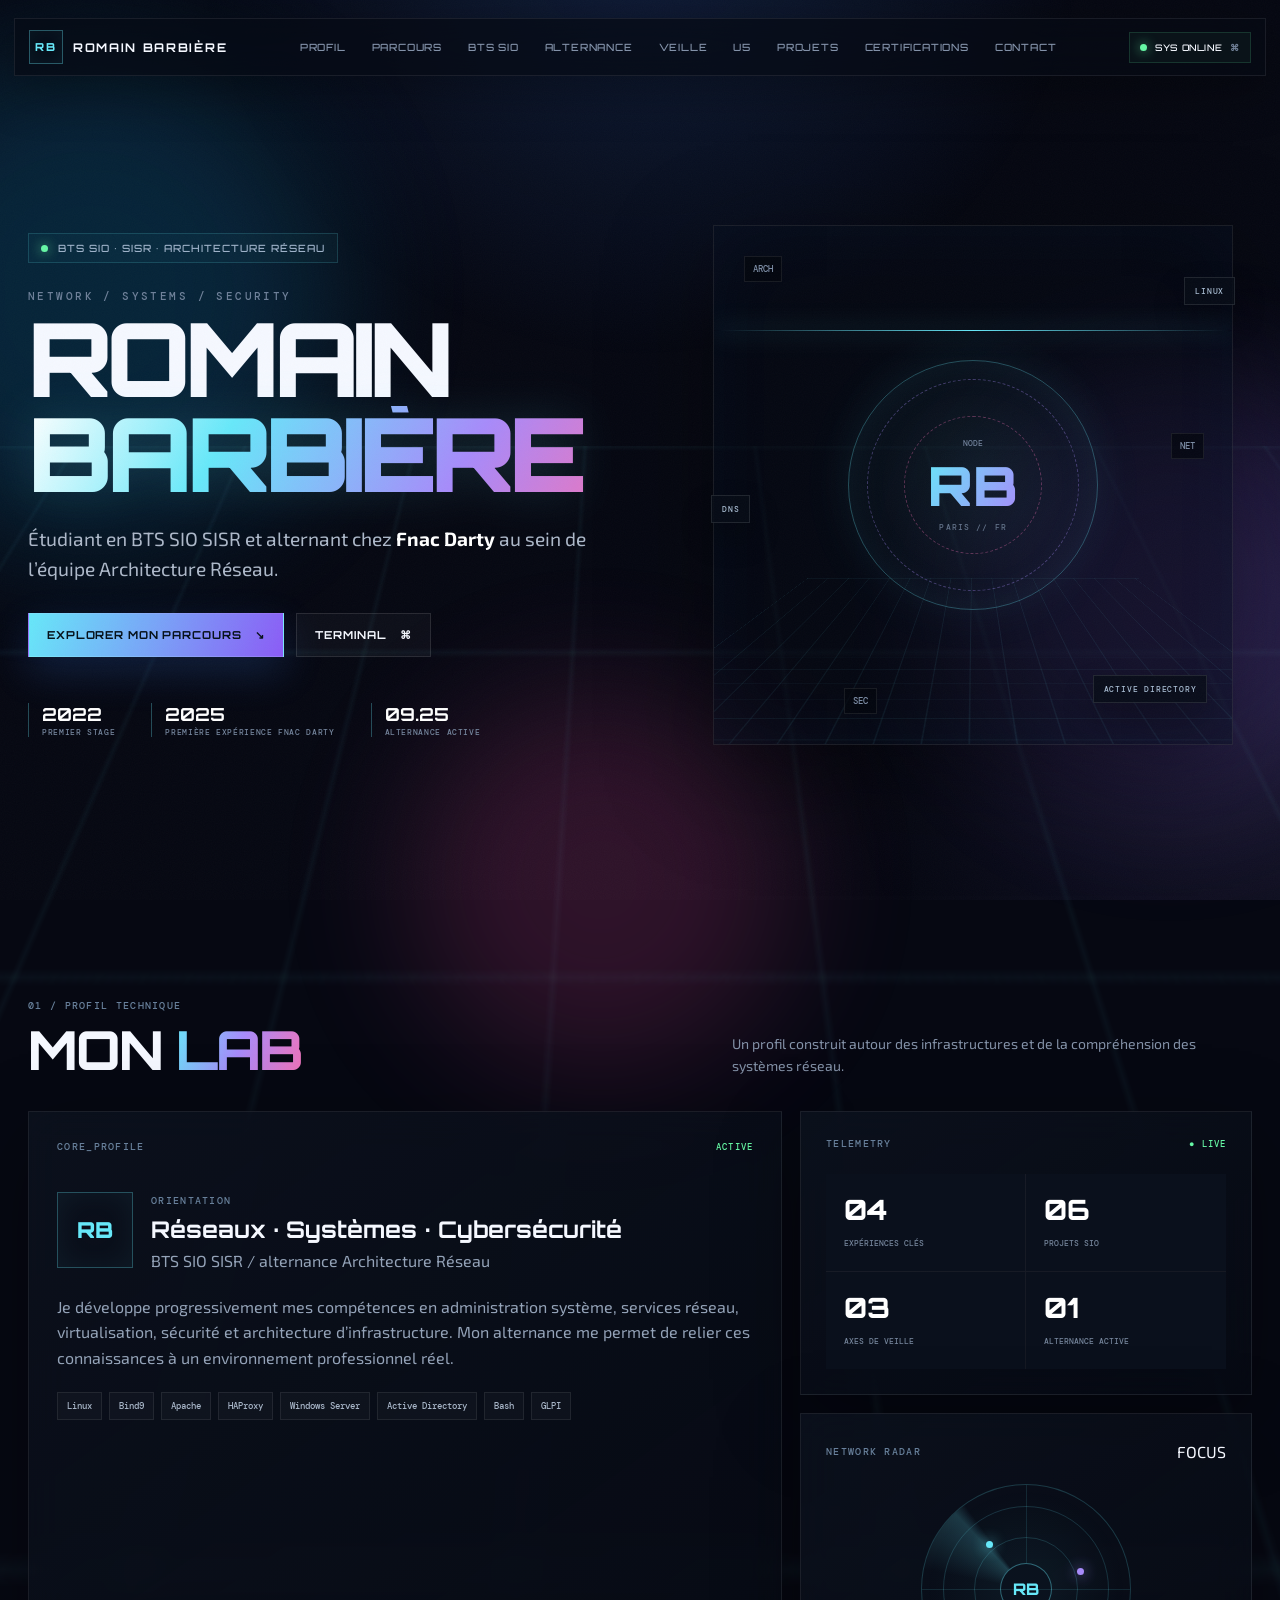
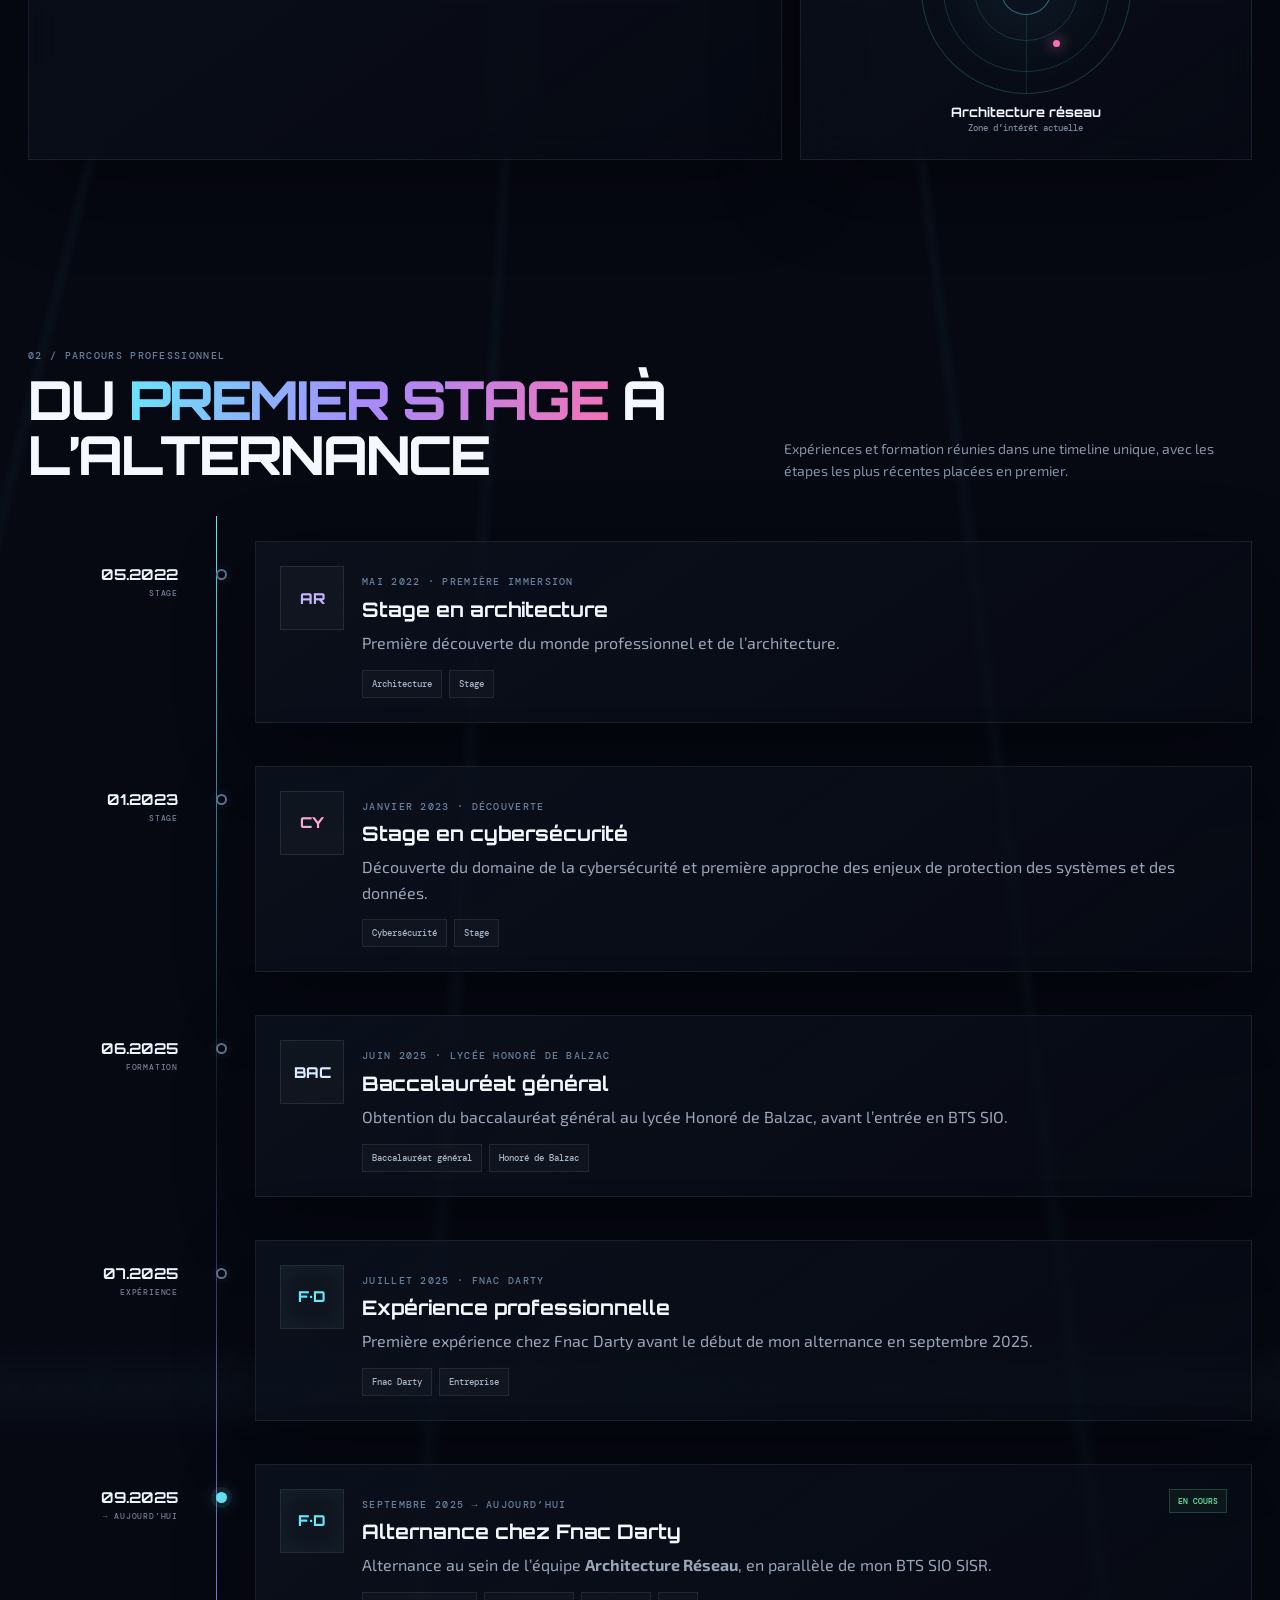
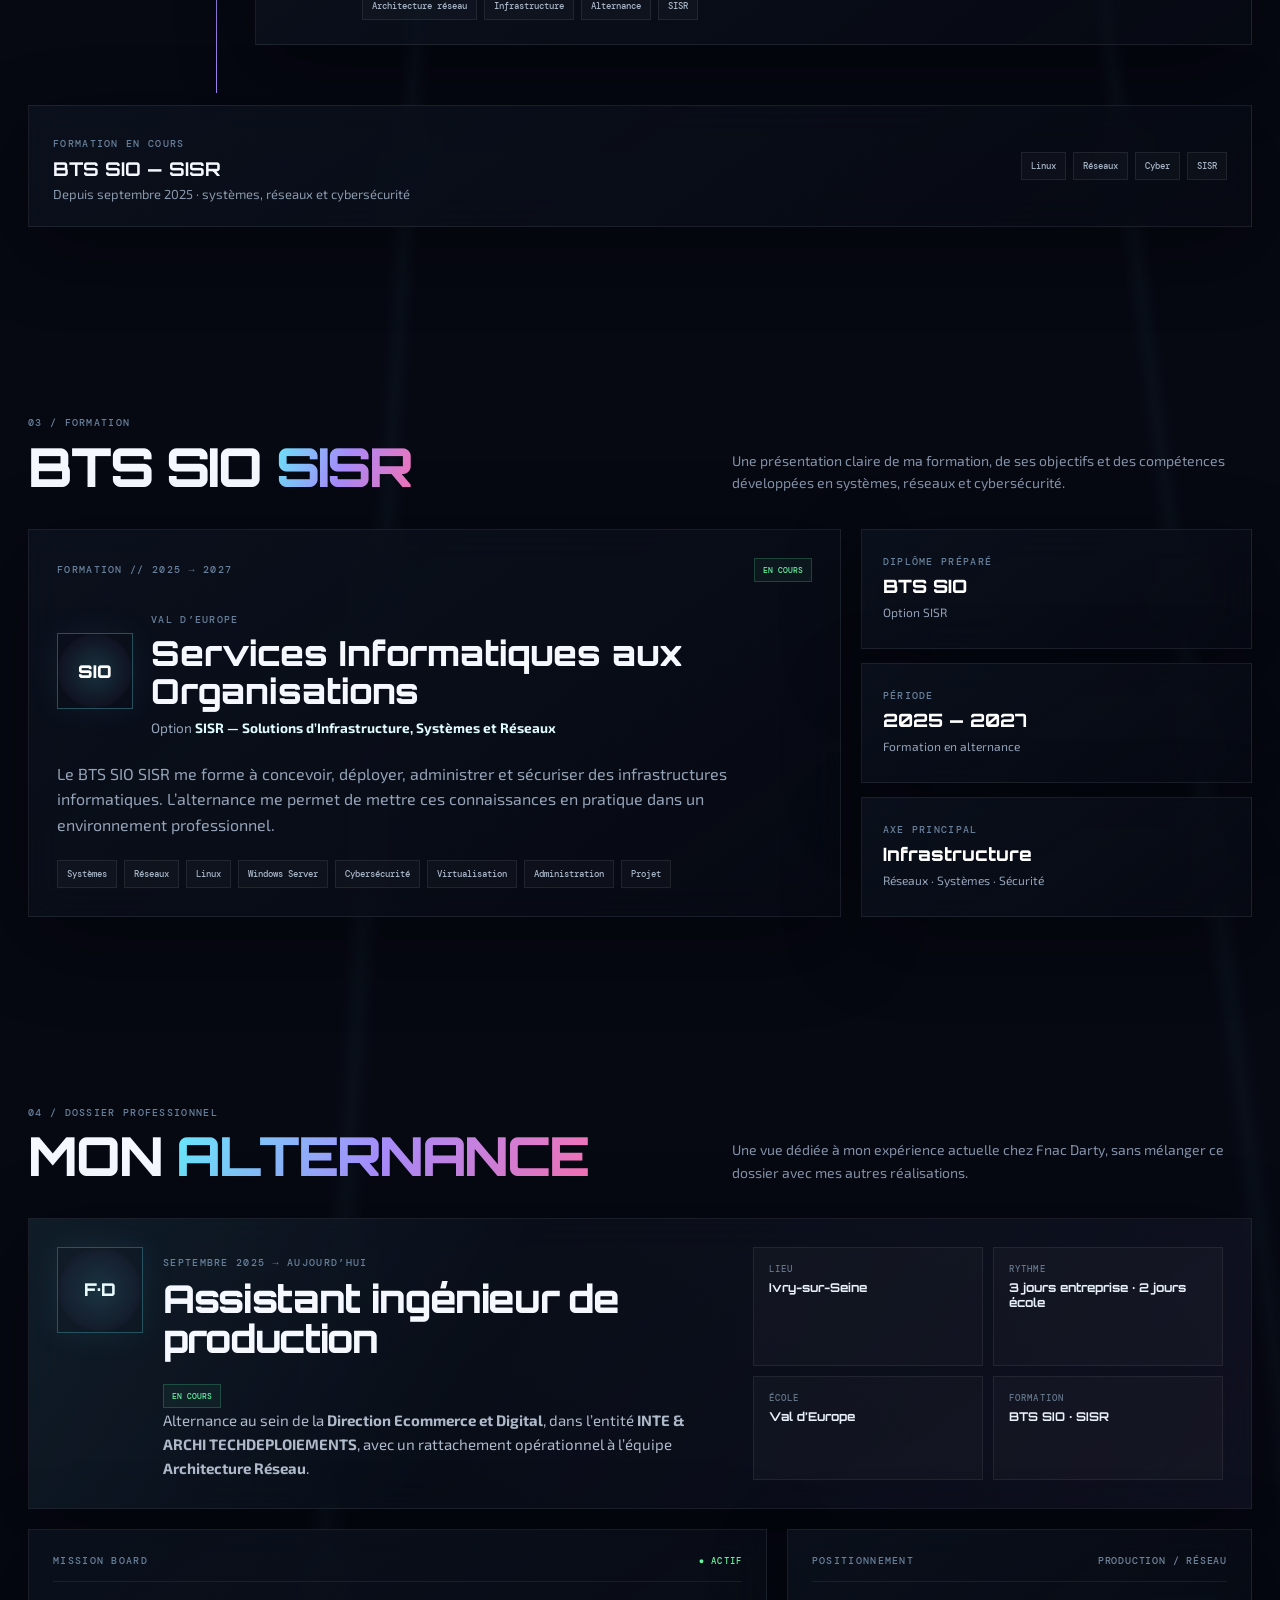
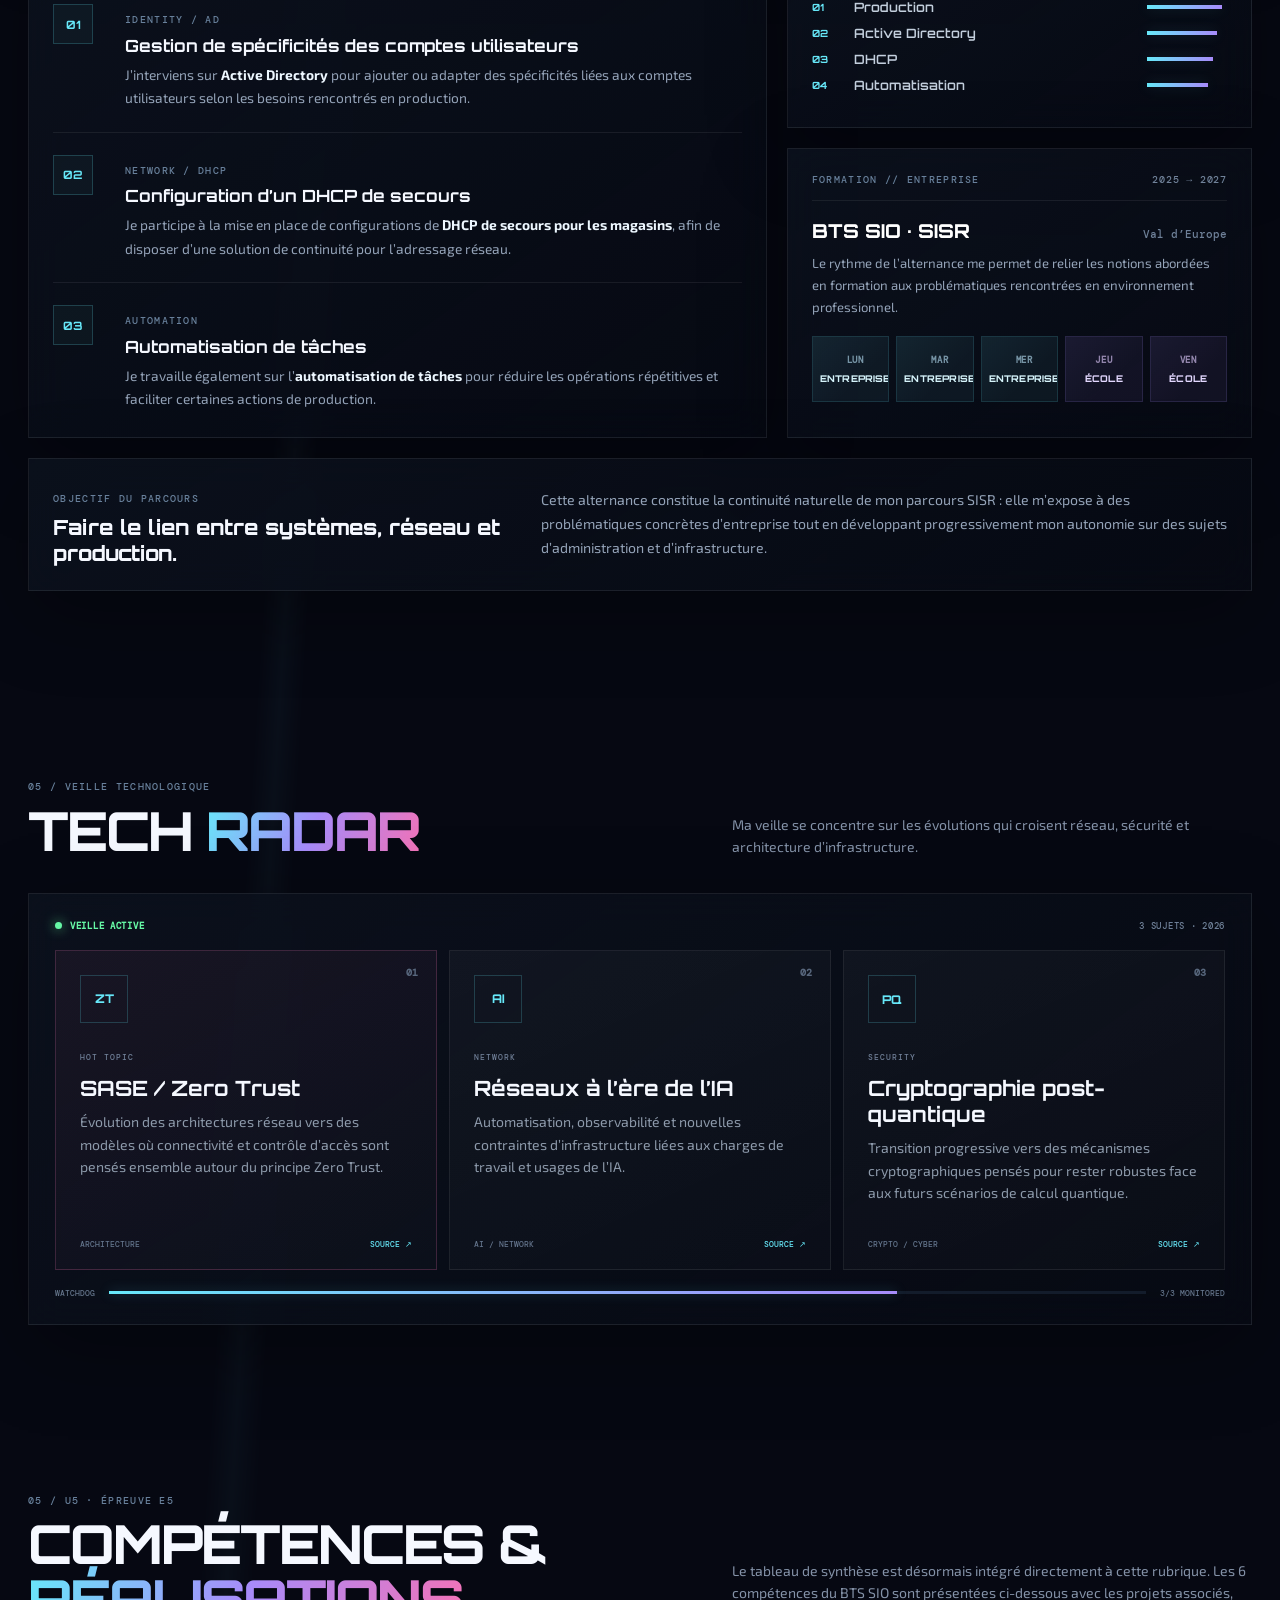
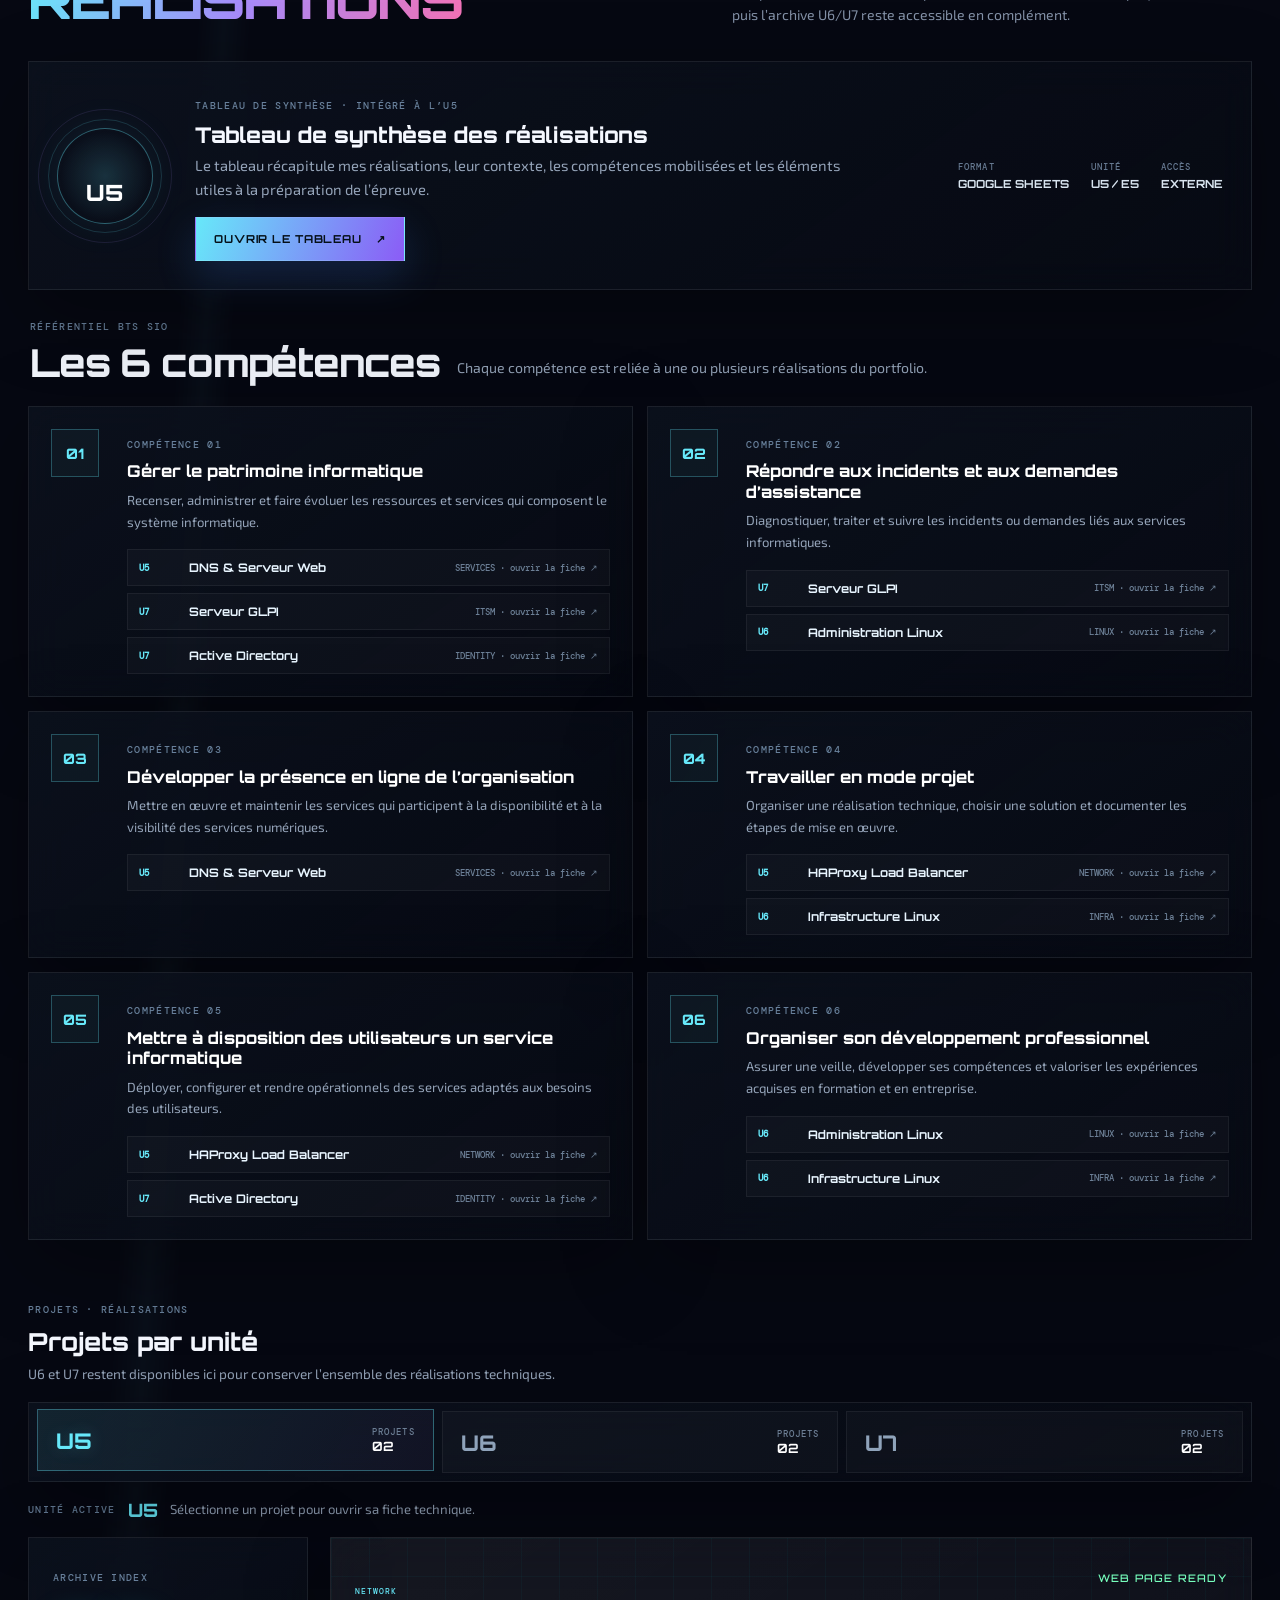
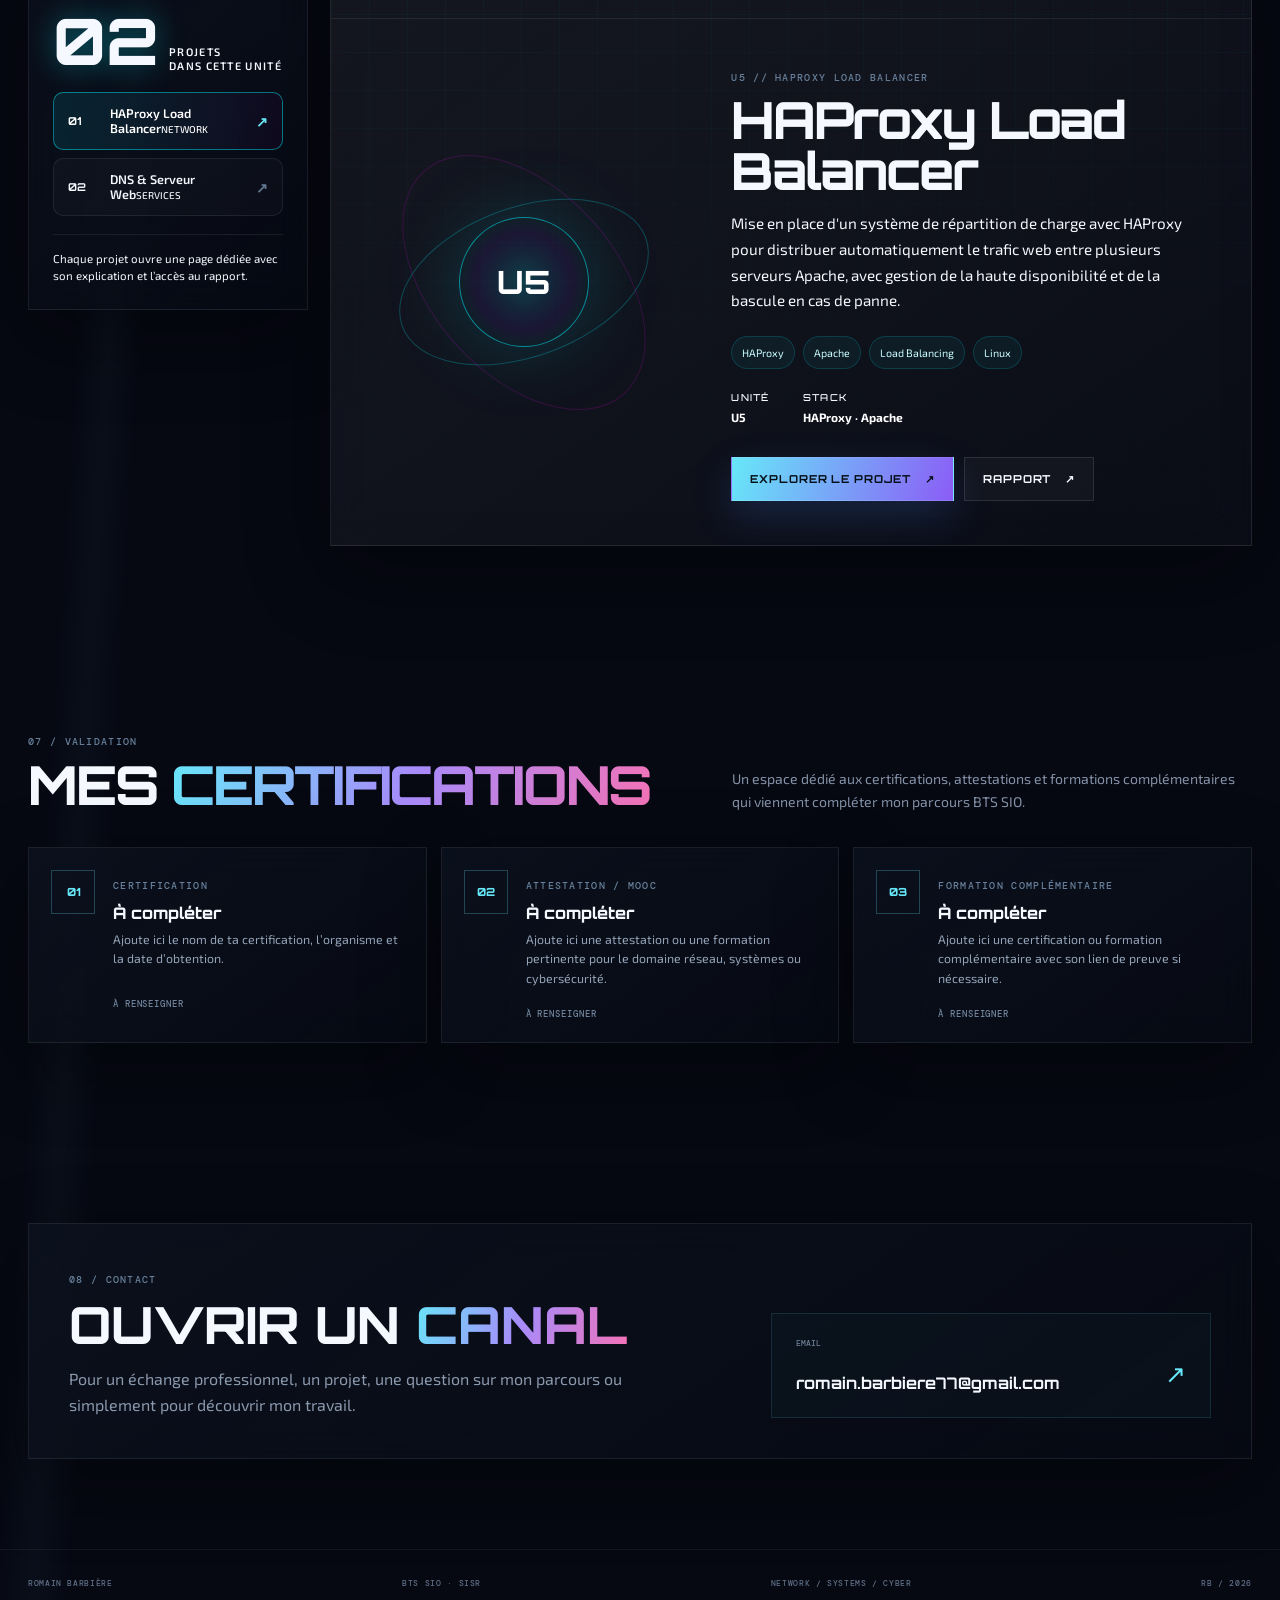
==== commit e107f231: "Mise à jour du projet" ====
--- a/index.html
+++ b/index.html
@@ -53,7 +53,7 @@
   <div class="header-content">
     <a href="#top" class="brand"><span class="brand-mark">RB</span><span>ROMAIN BARBIÈRE</span></a>
     <nav class="quick-nav">
-      <a href="#profil">PROFIL</a><a href="#experience">PARCOURS</a><a href="#bts-sio">BTS SIO</a><a href="#alternance">ALTERNANCE</a><a href="#veille">VEILLE</a><a href="#projets">U5 / PROJETS</a><a href="#certifications">CERTIFICATIONS</a><a href="#contact">CONTACT</a>
+      <a href="#profil">PROFIL</a><a href="#experience">PARCOURS</a><a href="#bts-sio">BTS SIO</a><a href="#alternance">ALTERNANCE</a><a href="#veille">VEILLE</a><a href="#u5">U5</a><a href="#projets">PROJETS</a><a href="#certifications">CERTIFICATIONS</a><a href="#contact">CONTACT</a>
     </nav>
     <button class="status-pill" id="terminal-trigger"><span class="status-dot"></span><span>SYS ONLINE</span><b>⌘</b></button>
   </div>
@@ -166,7 +166,13 @@
         <div class="alt-panel-head"><span class="card-code">FORMATION // ENTREPRISE</span><span>2025 → 2027</span></div>
         <div class="alt-school-main"><strong>BTS SIO · SISR</strong><span>Val d’Europe</span></div>
         <p>Le rythme de l’alternance me permet de relier les notions abordées en formation aux problématiques rencontrées en environnement professionnel.</p>
-        <div class="alt-week"><span>LUN</span><b>ENT.</b><span>MAR</span><b>ENT.</b><span>MER</span><b>ENT.</b><span>JEU</span><em>ÉCOLE</em><span>VEN</span><em>ÉCOLE</em></div>
+        <div class="alt-schedule" aria-label="Planning hebdomadaire de l’alternance">
+          <div class="alt-day company"><span>LUN</span><strong>ENTREPRISE</strong></div>
+          <div class="alt-day company"><span>MAR</span><strong>ENTREPRISE</strong></div>
+          <div class="alt-day company"><span>MER</span><strong>ENTREPRISE</strong></div>
+          <div class="alt-day school"><span>JEU</span><strong>ÉCOLE</strong></div>
+          <div class="alt-day school"><span>VEN</span><strong>ÉCOLE</strong></div>
+        </div>
       </article>
     </aside>
   </div>
@@ -192,7 +198,7 @@
 
 
 
-<section class="section projects-section" id="projets">
+<section class="section projects-section" id="u5">
   <div class="section-heading"><div><span class="section-eyebrow">05 / U5 · ÉPREUVE E5</span><h2>COMPÉTENCES &amp; <span class="gradient-text">RÉALISATIONS</span></h2></div><p>Le tableau de synthèse est désormais intégré directement à cette rubrique. Les 6 compétences du BTS SIO sont présentées ci-dessous avec les projets associés, puis l’archive U6/U7 reste accessible en complément.</p></div>
 
   <div class="u5-dashboard">
@@ -206,7 +212,7 @@
     <div class="competency-grid" id="competency-grid"></div>
   </div>
 
-  <div class="project-archive-heading"><span class="micro-label">ARCHIVE COMPLÉMENTAIRE</span><h3>Projets par unité</h3><p>U6 et U7 restent disponibles ici pour conserver l’ensemble des réalisations techniques.</p></div>
+  <div class="project-archive-heading" id="projets"><span class="micro-label">PROJETS · RÉALISATIONS</span><h3>Projets par unité</h3><p>U6 et U7 restent disponibles ici pour conserver l’ensemble des réalisations techniques.</p></div>
   <div class="unit-tabs glass-card" id="unit-tabs">
     <button class="unit-tab active" data-unit="U5"><span>U5</span><small>PROJETS</small><b>02</b></button>
     <button class="unit-tab" data-unit="U6"><span>U6</span><small>PROJETS</small><b>02</b></button>
--- a/portfolio8.css
+++ b/portfolio8.css
@@ -33,9 +33,9 @@
 /* ============================================
    ALTERNANCE — DOSSIER PROFESSIONNEL
    ============================================ */
-.alternance-hero{padding:28px;display:grid;grid-template-columns:1.35fr .95fr;gap:28px;align-items:stretch;position:relative;overflow:hidden}.alternance-hero:before{content:'';position:absolute;inset:0;background:linear-gradient(115deg,rgba(103,232,249,.06),transparent 38%,rgba(167,139,250,.05));pointer-events:none}.alt-identity{display:grid;grid-template-columns:86px 1fr;gap:20px;align-items:start;position:relative;z-index:1}.alt-mark{width:86px;height:86px;border:1px solid rgba(103,232,249,.28);display:grid;place-items:center;font:800 1.1rem var(--font-display);color:#eafcff;background:radial-gradient(circle,rgba(103,232,249,.13),rgba(167,139,250,.04) 65%,transparent 72%);box-shadow:0 0 35px rgba(103,232,249,.08)}.alt-title-row{display:flex;align-items:center;gap:15px;flex-wrap:wrap}.alt-title-row h3{font:800 clamp(1.6rem,3vw,2.8rem)/1.05 var(--font-display);letter-spacing:-.035em;margin:5px 0 11px}.alt-identity p{max-width:760px;color:#aeb9ca;font-size:.94rem}.alt-meta-grid{display:grid;grid-template-columns:1fr 1fr;gap:10px;position:relative;z-index:1}.alt-meta-grid div{padding:15px;border:1px solid rgba(255,255,255,.07);background:rgba(255,255,255,.025);display:grid;gap:5px;align-content:start}.alt-meta-grid span{font:500 .58rem var(--font-mono);letter-spacing:.12em;color:#65768b}.alt-meta-grid strong{font:700 .76rem var(--font-display);color:#e8f1fa}.alt-workspace{display:grid;grid-template-columns:1.35fr .85fr;gap:20px;margin-top:20px}.alt-missions-card,.alt-architecture-card,.alt-school-card{padding:24px}.alt-panel-head{display:flex;justify-content:space-between;align-items:center;gap:15px;padding-bottom:14px;border-bottom:1px solid rgba(255,255,255,.07);font:500 .62rem var(--font-mono);color:#71839a;letter-spacing:.08em}.alt-mission-list{display:grid;gap:0}.alt-mission{display:grid;grid-template-columns:54px 1fr;gap:18px;padding:22px 0;border-bottom:1px solid rgba(255,255,255,.07)}.alt-mission:last-child{border-bottom:0;padding-bottom:2px}.alt-number{width:40px;height:40px;border:1px solid rgba(103,232,249,.2);display:grid;place-items:center;font:700 .72rem var(--font-display);color:var(--cyan);background:rgba(103,232,249,.035)}.alt-mission h3{font:700 1.05rem var(--font-display);margin:5px 0 7px}.alt-mission p{font-size:.86rem;color:var(--muted);line-height:1.7}.alt-mission p strong{color:#edf7ff}.alt-side{display:grid;gap:20px}.alt-stack{display:grid;gap:10px;margin-top:17px}.alt-stack-row{display:grid;grid-template-columns:32px 1fr 80px;align-items:center;gap:10px}.alt-stack-row b{font:700 .62rem var(--font-display);color:var(--cyan)}.alt-stack-row span{font:600 .8rem var(--font-display);color:#c3cfdd}.alt-stack-row i{height:4px;background:linear-gradient(90deg,var(--cyan),var(--violet));box-shadow:0 0 14px rgba(103,232,249,.15);display:block}.alt-stack-row:nth-child(1) i{width:94%}.alt-stack-row:nth-child(2) i{width:88%}.alt-stack-row:nth-child(3) i{width:82%}.alt-stack-row:nth-child(4) i{width:76%}.alt-school-main{display:flex;align-items:baseline;justify-content:space-between;gap:12px;margin:18px 0 10px}.alt-school-main strong{font:800 1.2rem var(--font-display);color:#fff}.alt-school-main span{font:500 .7rem var(--font-mono);color:#6e8098}.alt-school-card p{color:var(--muted);font-size:.82rem;line-height:1.65}.alt-week{display:grid;grid-template-columns:repeat(5,1fr);gap:6px;margin-top:18px}.alt-week span,.alt-week b,.alt-week em{min-height:38px;display:grid;place-items:center;border:1px solid rgba(255,255,255,.06);font-style:normal}.alt-week span{font:500 .55rem var(--font-mono);color:#6f8098;background:rgba(255,255,255,.02)}.alt-week b{font:700 .58rem var(--font-display);color:#cfe8f2;background:rgba(103,232,249,.05)}.alt-week em{font:700 .55rem var(--font-display);color:#ddd2ff;background:rgba(167,139,250,.06)}.alt-bottom{margin-top:20px;padding:24px;display:grid;grid-template-columns:1fr 1.5fr;gap:30px;align-items:center}.alt-bottom h3{font:800 1.3rem var(--font-display);margin-top:6px}.alt-bottom p{color:var(--muted);font-size:.88rem;line-height:1.7}
+.alternance-hero{padding:28px;display:grid;grid-template-columns:1.35fr .95fr;gap:28px;align-items:stretch;position:relative;overflow:hidden}.alternance-hero:before{content:'';position:absolute;inset:0;background:linear-gradient(115deg,rgba(103,232,249,.06),transparent 38%,rgba(167,139,250,.05));pointer-events:none}.alt-identity{display:grid;grid-template-columns:86px 1fr;gap:20px;align-items:start;position:relative;z-index:1}.alt-mark{width:86px;height:86px;border:1px solid rgba(103,232,249,.28);display:grid;place-items:center;font:800 1.1rem var(--font-display);color:#eafcff;background:radial-gradient(circle,rgba(103,232,249,.13),rgba(167,139,250,.04) 65%,transparent 72%);box-shadow:0 0 35px rgba(103,232,249,.08)}.alt-title-row{display:flex;align-items:center;gap:15px;flex-wrap:wrap}.alt-title-row h3{font:800 clamp(1.6rem,3vw,2.8rem)/1.05 var(--font-display);letter-spacing:-.035em;margin:5px 0 11px}.alt-identity p{max-width:760px;color:#aeb9ca;font-size:.94rem}.alt-meta-grid{display:grid;grid-template-columns:1fr 1fr;gap:10px;position:relative;z-index:1}.alt-meta-grid div{padding:15px;border:1px solid rgba(255,255,255,.07);background:rgba(255,255,255,.025);display:grid;gap:5px;align-content:start}.alt-meta-grid span{font:500 .58rem var(--font-mono);letter-spacing:.12em;color:#65768b}.alt-meta-grid strong{font:700 .76rem var(--font-display);color:#e8f1fa}.alt-workspace{display:grid;grid-template-columns:1.35fr .85fr;gap:20px;margin-top:20px}.alt-missions-card,.alt-architecture-card,.alt-school-card{padding:24px}.alt-panel-head{display:flex;justify-content:space-between;align-items:center;gap:15px;padding-bottom:14px;border-bottom:1px solid rgba(255,255,255,.07);font:500 .62rem var(--font-mono);color:#71839a;letter-spacing:.08em}.alt-mission-list{display:grid;gap:0}.alt-mission{display:grid;grid-template-columns:54px 1fr;gap:18px;padding:22px 0;border-bottom:1px solid rgba(255,255,255,.07)}.alt-mission:last-child{border-bottom:0;padding-bottom:2px}.alt-number{width:40px;height:40px;border:1px solid rgba(103,232,249,.2);display:grid;place-items:center;font:700 .72rem var(--font-display);color:var(--cyan);background:rgba(103,232,249,.035)}.alt-mission h3{font:700 1.05rem var(--font-display);margin:5px 0 7px}.alt-mission p{font-size:.86rem;color:var(--muted);line-height:1.7}.alt-mission p strong{color:#edf7ff}.alt-side{display:grid;gap:20px}.alt-stack{display:grid;gap:10px;margin-top:17px}.alt-stack-row{display:grid;grid-template-columns:32px 1fr 80px;align-items:center;gap:10px}.alt-stack-row b{font:700 .62rem var(--font-display);color:var(--cyan)}.alt-stack-row span{font:600 .8rem var(--font-display);color:#c3cfdd}.alt-stack-row i{height:4px;background:linear-gradient(90deg,var(--cyan),var(--violet));box-shadow:0 0 14px rgba(103,232,249,.15);display:block}.alt-stack-row:nth-child(1) i{width:94%}.alt-stack-row:nth-child(2) i{width:88%}.alt-stack-row:nth-child(3) i{width:82%}.alt-stack-row:nth-child(4) i{width:76%}.alt-school-main{display:flex;align-items:baseline;justify-content:space-between;gap:12px;margin:18px 0 10px}.alt-school-main strong{font:800 1.2rem var(--font-display);color:#fff}.alt-school-main span{font:500 .7rem var(--font-mono);color:#6e8098}.alt-school-card p{color:var(--muted);font-size:.82rem;line-height:1.65}.alt-schedule{display:grid;grid-template-columns:repeat(5,1fr);gap:7px;margin-top:18px}.alt-day{min-height:66px;padding:10px 7px;display:grid;place-items:center;align-content:center;gap:7px;border:1px solid rgba(255,255,255,.08);text-align:center;position:relative;overflow:hidden}.alt-day:before{content:"";position:absolute;inset:0;opacity:.45;pointer-events:none}.alt-day span{font:600 .55rem var(--font-mono);letter-spacing:.08em;position:relative}.alt-day strong{font:800 .58rem var(--font-display);letter-spacing:.02em;position:relative}.alt-day.company{background:rgba(103,232,249,.055);border-color:rgba(103,232,249,.14)}.alt-day.company:before{background:linear-gradient(135deg,rgba(103,232,249,.12),transparent 65%)}.alt-day.company span{color:#7694a5}.alt-day.company strong{color:#d6f4fb}.alt-day.school{background:rgba(167,139,250,.065);border-color:rgba(167,139,250,.15)}.alt-day.school:before{background:linear-gradient(135deg,rgba(167,139,250,.12),transparent 65%)}.alt-day.school span{color:#9386ad}.alt-day.school strong{color:#e3d8ff}.alt-bottom{margin-top:20px;padding:24px;display:grid;grid-template-columns:1fr 1.5fr;gap:30px;align-items:center}.alt-bottom h3{font:800 1.3rem var(--font-display);margin-top:6px}.alt-bottom p{color:var(--muted);font-size:.88rem;line-height:1.7}
 @media(max-width:1000px){.alternance-hero,.alt-workspace,.alt-bottom{grid-template-columns:1fr}.alt-side{grid-template-columns:1fr 1fr}.alt-meta-grid{grid-template-columns:repeat(4,1fr)}}
-@media(max-width:700px){.alt-identity{grid-template-columns:1fr}.alt-mark{width:70px;height:70px}.alt-meta-grid,.alt-side{grid-template-columns:1fr}.alt-week{grid-template-columns:repeat(5,1fr)}.alt-mission{grid-template-columns:42px 1fr;gap:13px}.alt-mission h3{font-size:.95rem}.alt-bottom{padding:20px}}
+@media(max-width:700px){.alt-identity{grid-template-columns:1fr}.alt-mark{width:70px;height:70px}.alt-meta-grid,.alt-side{grid-template-columns:1fr}.alt-schedule{grid-template-columns:repeat(5,minmax(0,1fr));gap:4px}.alt-day{min-height:60px;padding:8px 3px}.alt-day strong{font-size:.5rem}.alt-mission{grid-template-columns:42px 1fr;gap:13px}.alt-mission h3{font-size:.95rem}.alt-bottom{padding:20px}}
 
 /* ===== U5 / BTS SIO / CERTIFICATIONS ADDITIONS ===== */
 .u5-dashboard{display:grid;gap:24px;margin-bottom:54px}
